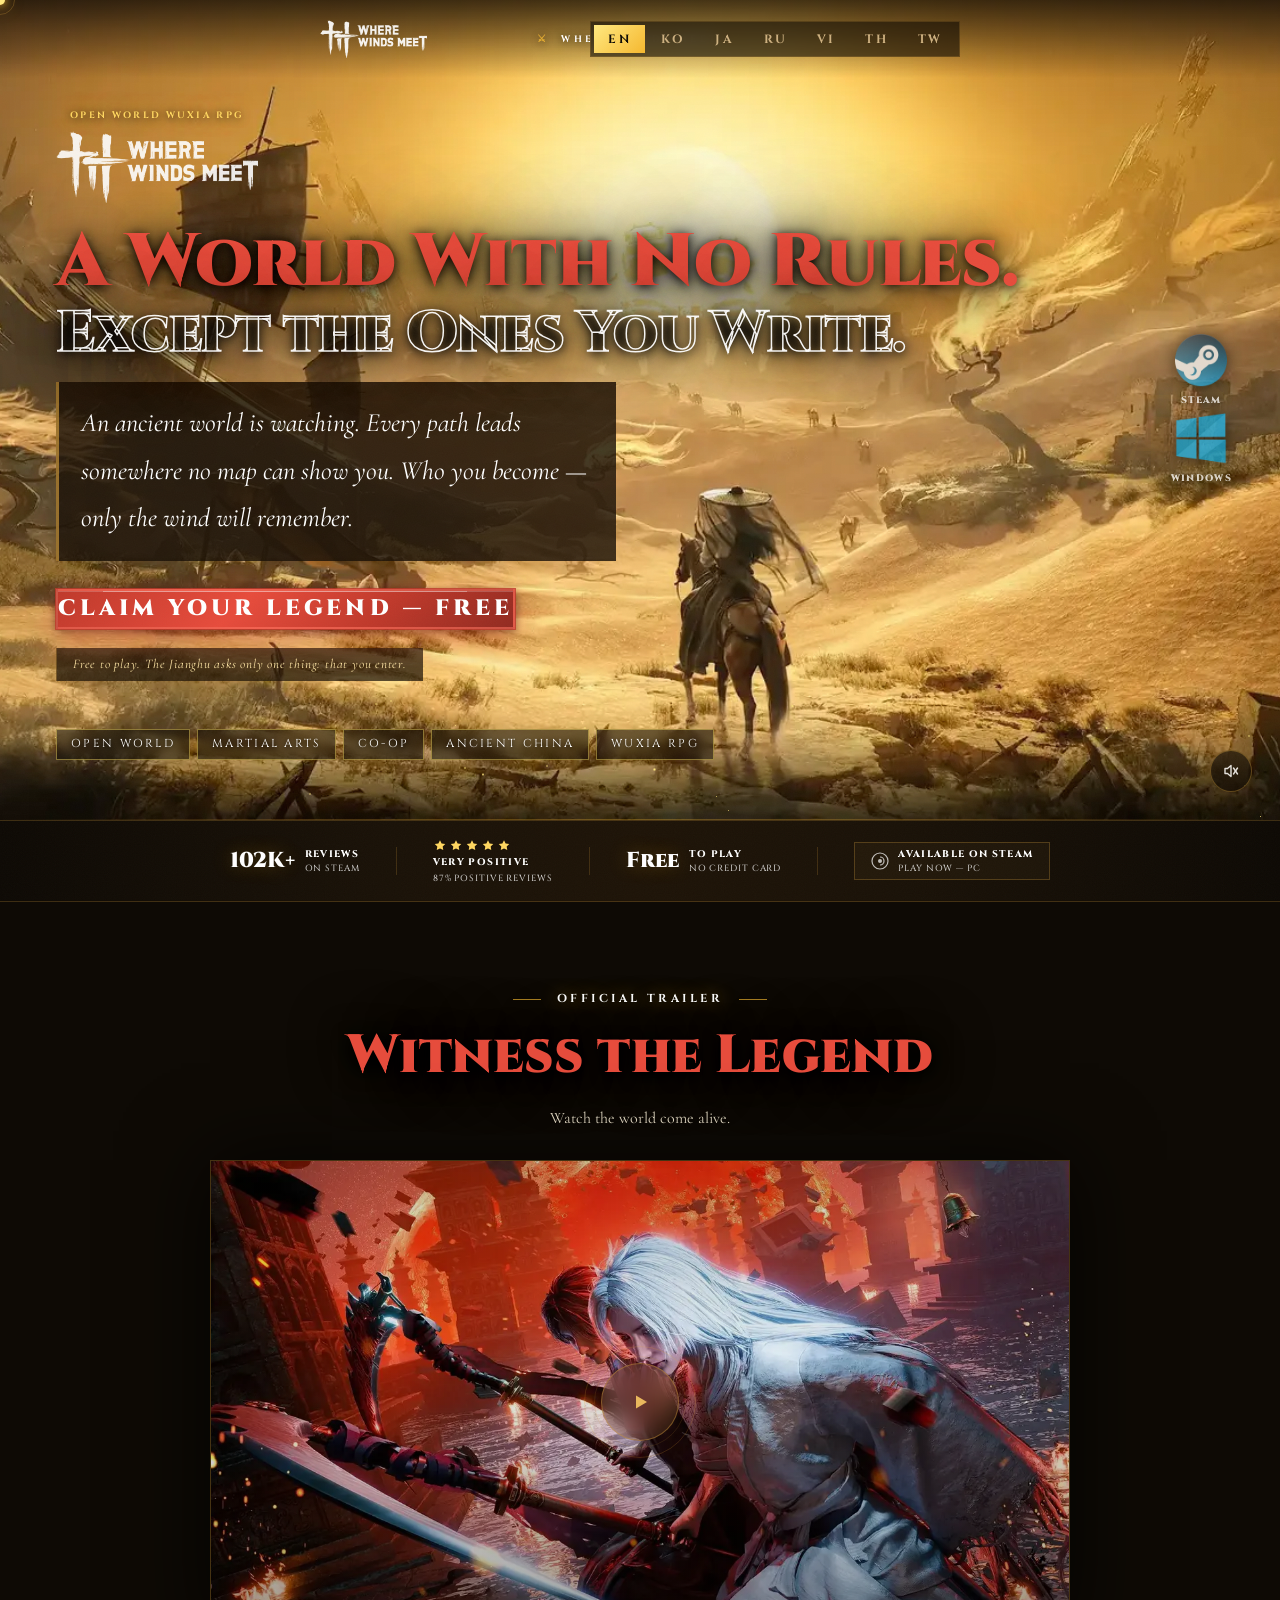
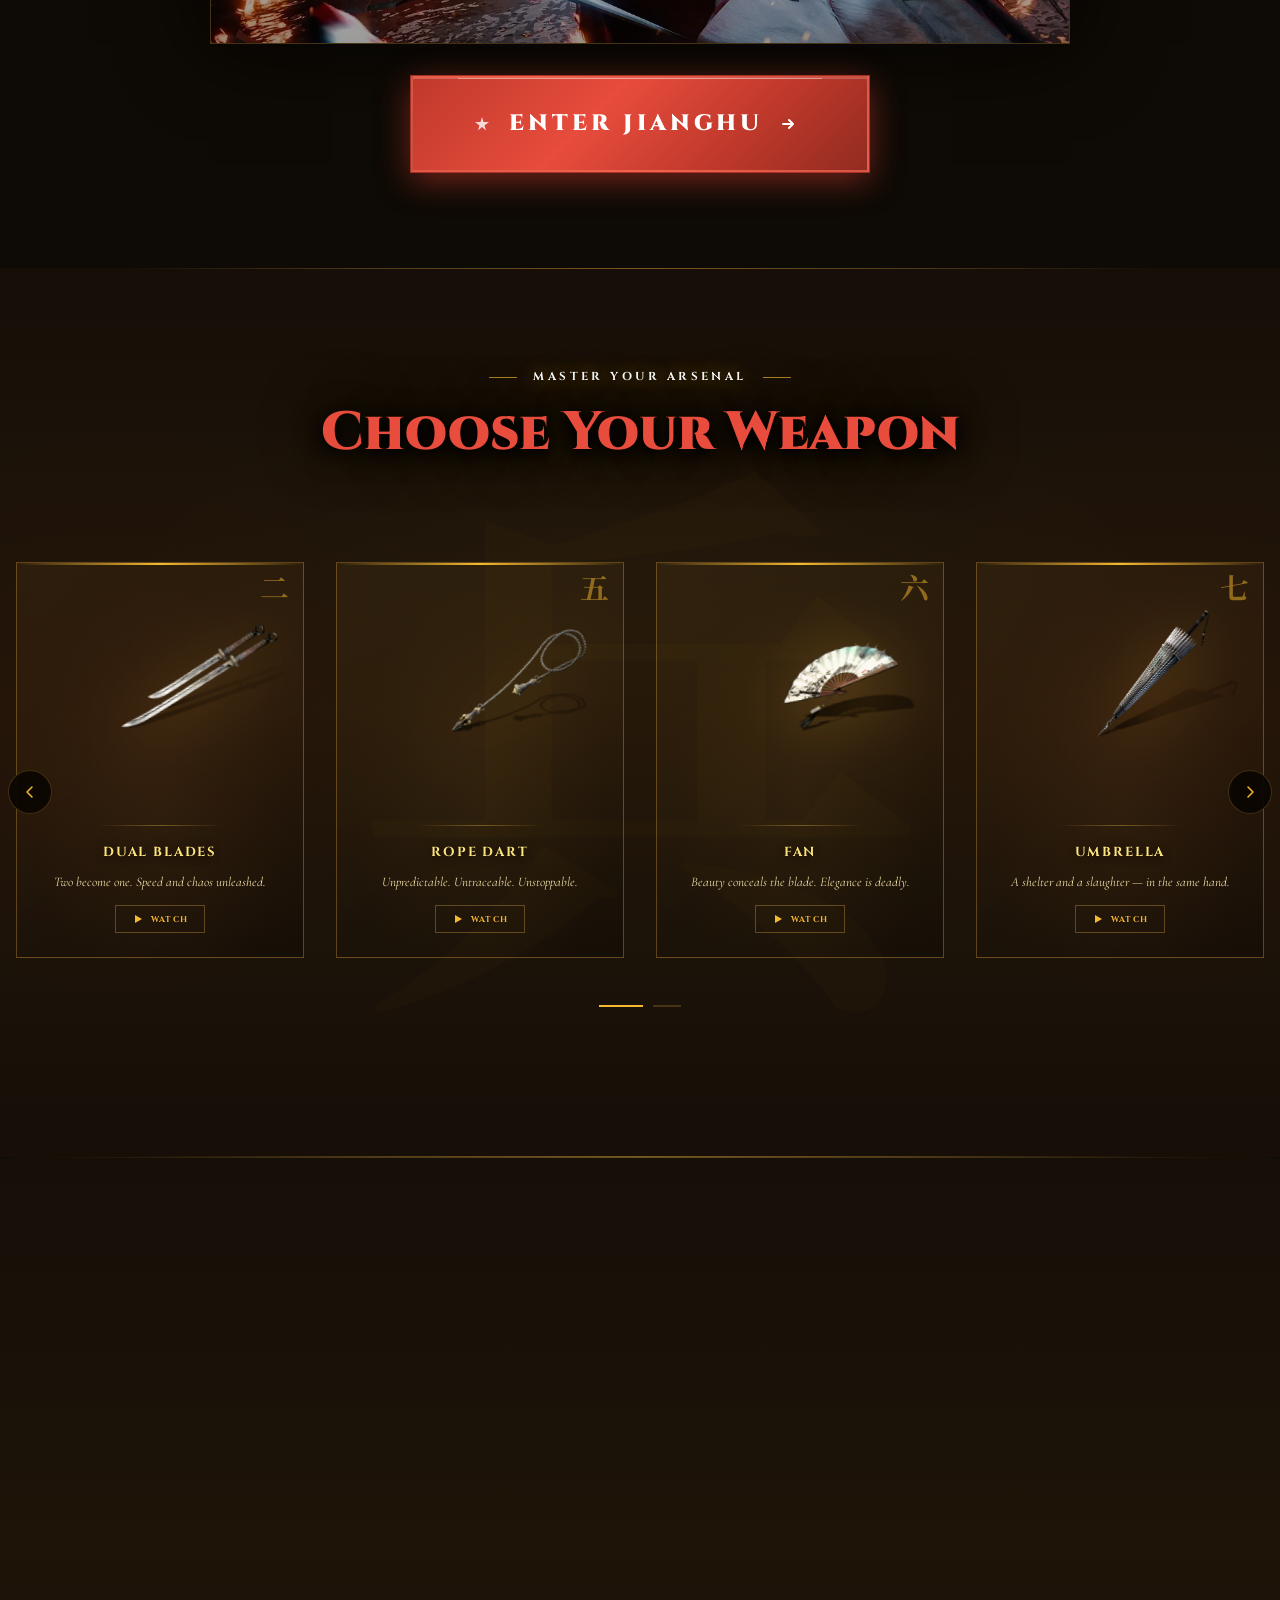
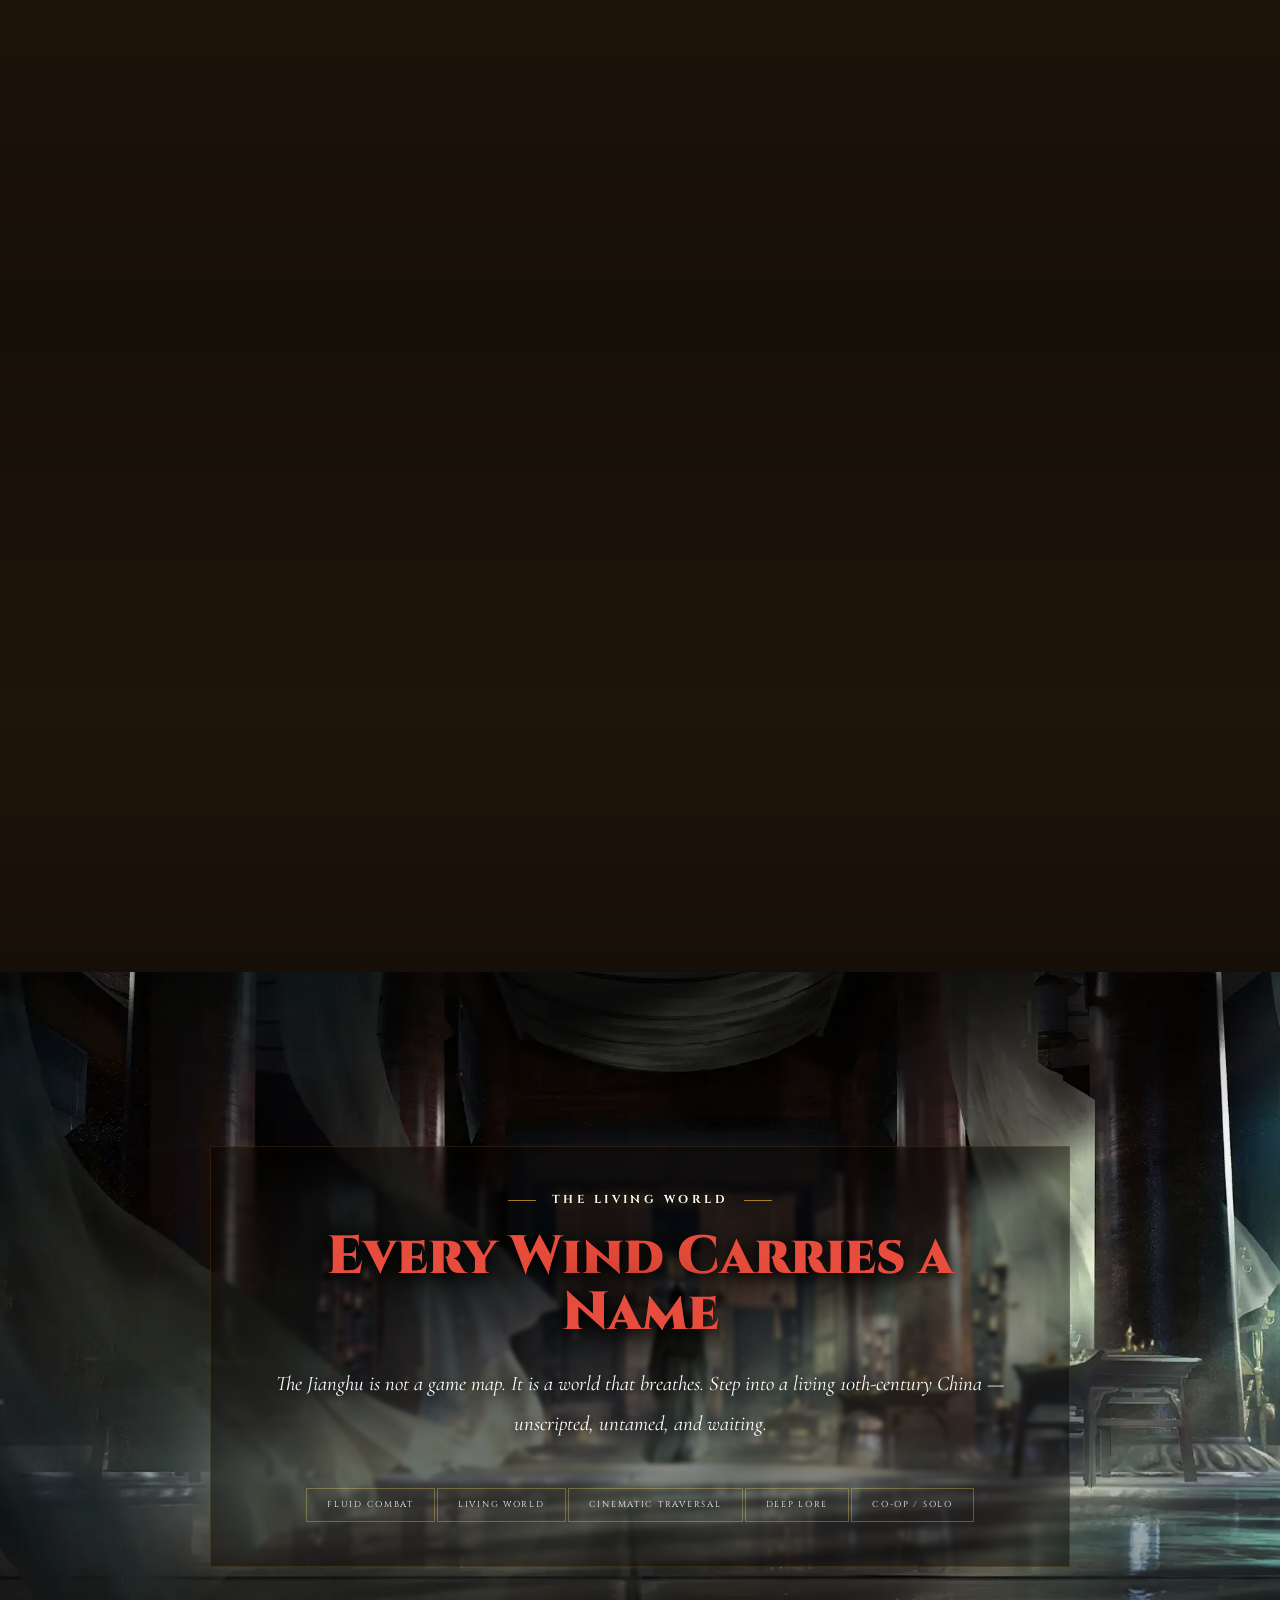
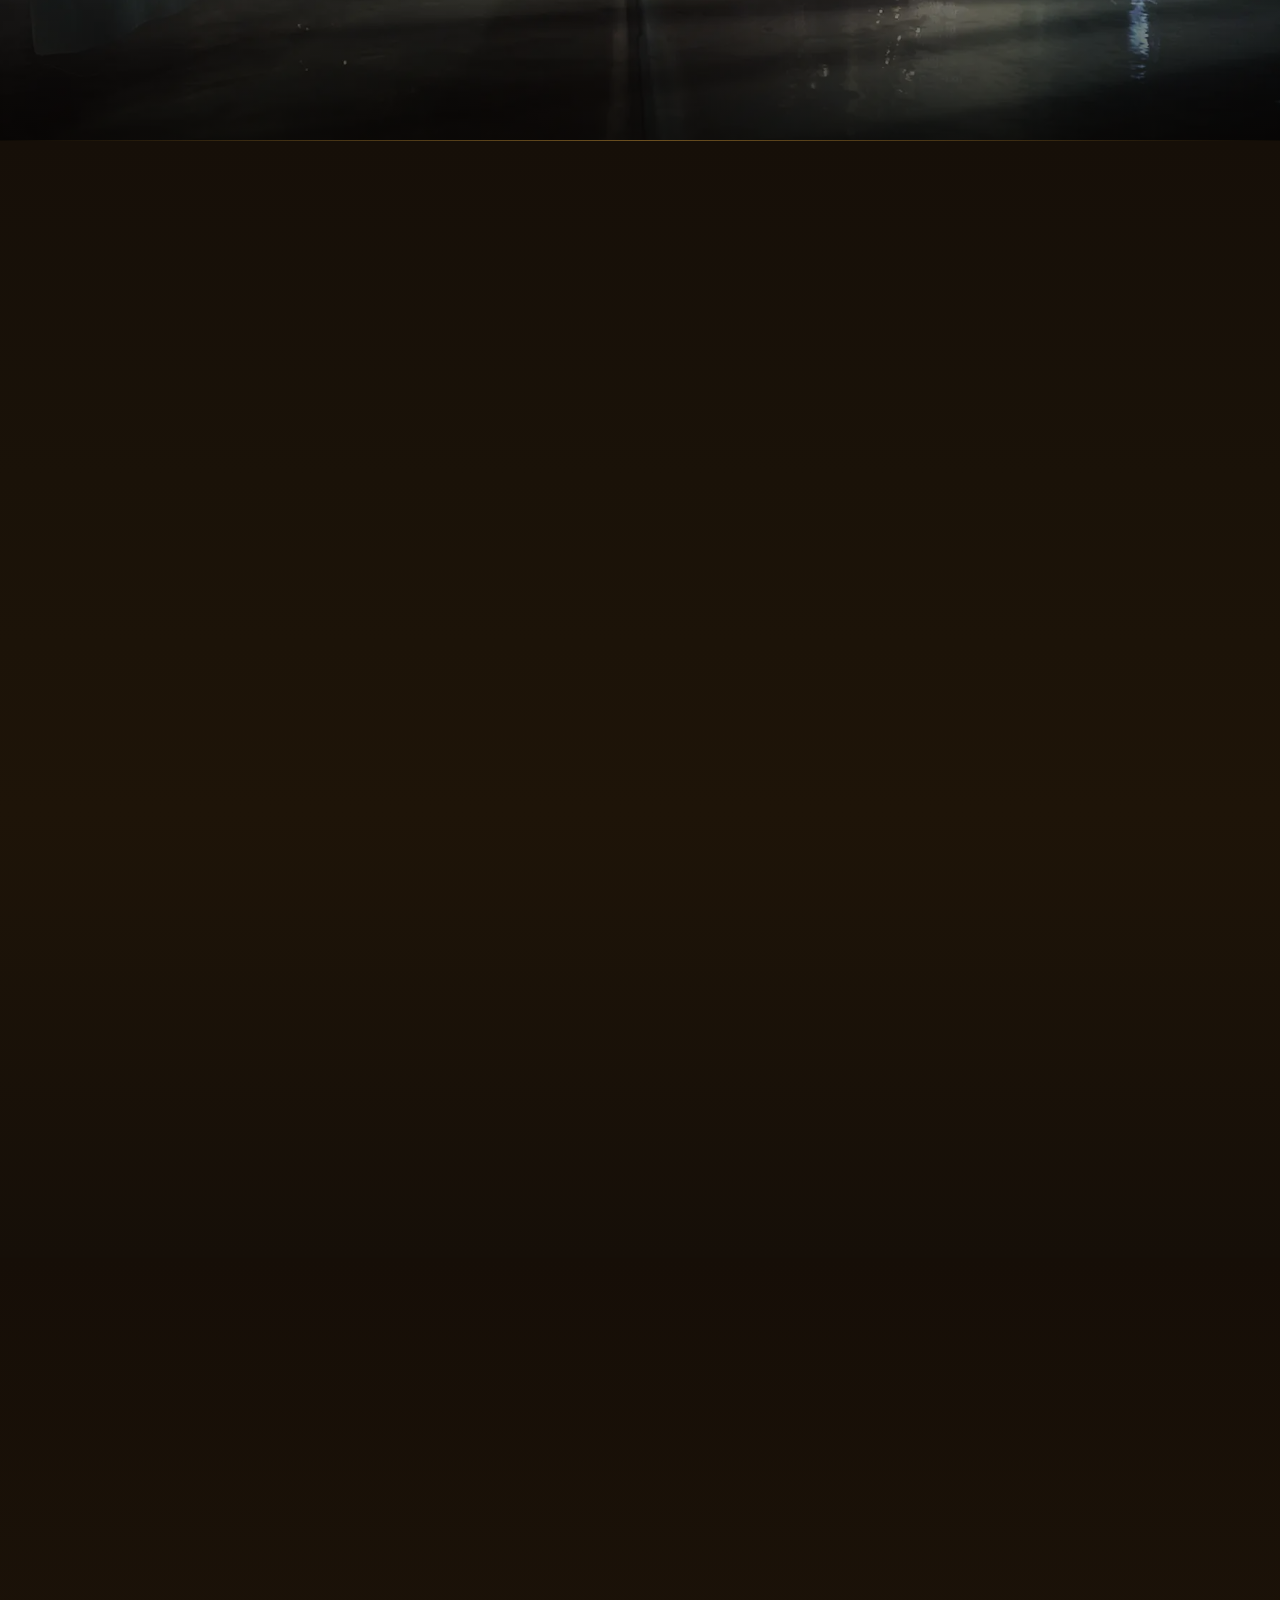
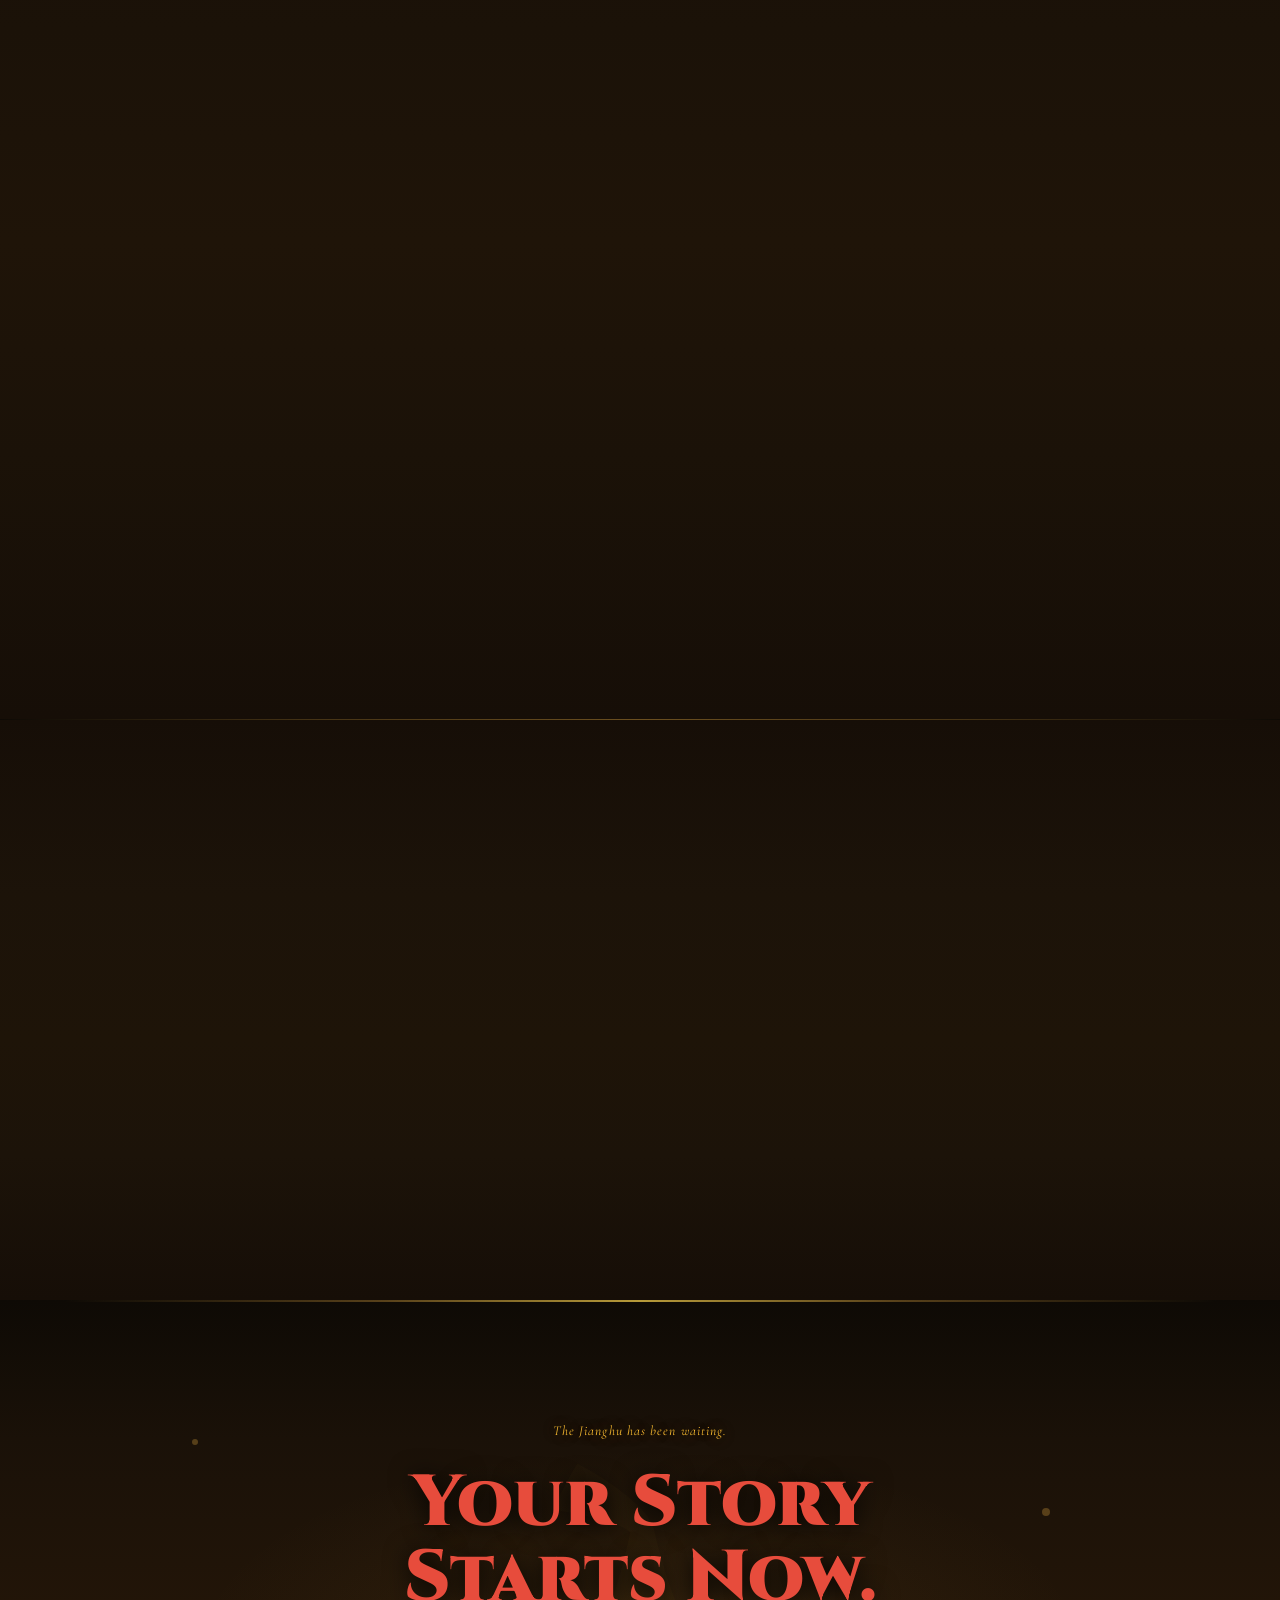
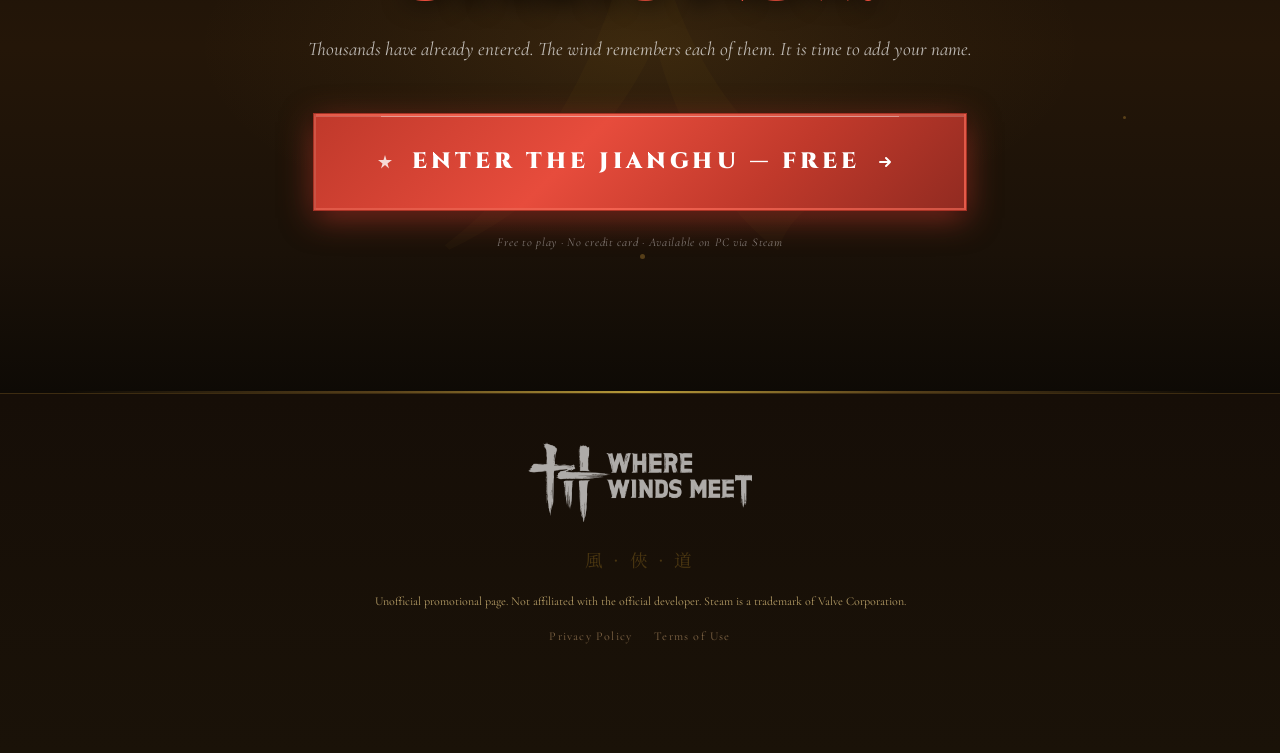
==== index.html @ 30699992 "Update index.html" ====
<!DOCTYPE html>
<html lang="en" dir="ltr">

<head>
  <meta charset="UTF-8">
  <link rel="icon"
    href="data:image/svg+xml,<svg xmlns='http://www.w3.org/2000/svg' viewBox='0 0 32 32'><text y='28' font-size='28'>⚔️</text></svg>"
    type="image/svg+xml">
  <meta name="viewport" content="width=device-width, initial-scale=1.0">
  <title>Where Winds Meet — Enter Jianghu</title>
  <meta property="og:type" content="website">
  <meta property="og:title" content="Where Winds Meet — Enter Jianghu">
  <meta property="og:description"
    content="An ancient world is watching. Free to play open-world wuxia RPG. 104K+ Steam reviews — Very Positive.">
  <meta property="og:image" content="assets/images/hero_poster.webp">
  <meta property="og:image:width" content="1920">
  <meta property="og:image:height" content="1080">
  <meta name="twitter:card" content="summary_large_image">
  <meta name="twitter:title" content="Where Winds Meet — Enter Jianghu">
  <meta name="twitter:description" content="Free to play. The Jianghu asks only one thing: that you enter.">
  <meta name="twitter:image" content="assets/images/hero_poster.webp">
  <meta name="description"
    content="An epic open-world wuxia action RPG set in ancient China. Master the blade. Shape your destiny.">
  <link rel="preconnect" href="https://fonts.googleapis.com">
  <link rel="preconnect" href="https://fonts.gstatic.com" crossorigin>
  <link rel="preload"
    href="https://fonts.googleapis.com/css2?family=Cinzel:wght@400;700;900&family=Cormorant+Garamond:ital,wght@0,300;0,400;0,600;1,300;1,400&family=Noto+Serif+SC:wght@300;400;700&family=Noto+Serif+KR:wght@300;400;700&family=Noto+Serif+JP:wght@300;400;700&display=swap"
    as="style" onload="this.onload=null;this.rel='stylesheet'">
  <noscript>
    <link
      href="https://fonts.googleapis.com/css2?family=Cinzel:wght@400;700;900&family=Cormorant+Garamond:ital,wght@0,300;0,400;0,600;1,300;1,400&family=Noto+Serif+SC:wght@300;400;700&family=Noto+Serif+KR:wght@300;400;700&family=Noto+Serif+JP:wght@300;400;700&display=swap"
      rel="stylesheet">
  </noscript>
  <style>
    *,
    *::before,
    *::after {
      box-sizing: border-box;
      margin: 0;
      padding: 0
    }

    :root {
      --void: #100c06;
      --deep: #07050300;
      --ember: #f5b830;
      --ember-hi: #ffe880;
      --ember-lo: #c08830;
      --blood: #8b1414;
      --text: #faf0d8;
      --text-soft: #d4aa78;
      --paper: #f0dea8;
      --paper-dim: #c8a870;
      --ff-en: 'Cinzel', serif;
      --ff-body: 'Cormorant Garamond', 'Georgia', serif;
      --ff-ko: 'Noto Serif KR', serif;
      --ff-ja: 'Noto Serif JP', serif;
      --ff-cn: 'Noto Serif SC', serif;
      --ease: cubic-bezier(.16, 1, .3, 1);
    }

    html {
      background: var(--void);
      scroll-behavior: smooth
    }

    body {
      font-family: var(--ff-body);
      color: var(--text);
      background: #0e0a05;
      overflow-x: hidden;
      line-height: 1.6;
      cursor: none
    }

    img {
      display: block;
      max-width: 100%
    }

    button {
      cursor: none;
      border: none;
      background: none;
      font-family: inherit
    }

    a {
      color: inherit;
      text-decoration: none;
      cursor: none
    }

    #cursor {
      position: fixed;
      z-index: 9999;
      pointer-events: none;
      width: 10px;
      height: 10px;
      border-radius: 50%;
      background: var(--ember-hi);
      box-shadow: 0 0 10px var(--ember), 0 0 20px rgba(200, 148, 58, .4);
      transform: translate(-50%, -50%);
      transition: width .2s, height .2s
    }

    #cursor-ring {
      position: fixed;
      z-index: 9998;
      pointer-events: none;
      width: 30px;
      height: 30px;
      border-radius: 50%;
      border: 1px solid rgba(200, 148, 58, .3);
      transform: translate(-50%, -50%)
    }

    html.lang-ko h1,
    html.lang-ko h2,
    html.lang-ko .card-name,
    html.lang-ko .lb,
    html.lang-ko .cta,
    html.lang-ko .chip,
    html.lang-ko .paths-label,
    html.lang-ko .sticky-btn,
    html.lang-ru .cta,
    html.lang-ru .chip,
    html.lang-ko .section-tag {
      font-family: var(--ff-ko);
      letter-spacing: .04em;
      text-transform: none
    }

    html.lang-ja h1,
    html.lang-ja h2,
    html.lang-ja .card-name,
    html.lang-ja .lb,
    html.lang-ja .cta,
    html.lang-ja .chip,
    html.lang-ja .paths-label,
    html.lang-ja .sticky-btn,
    html.lang-ja .section-tag {
      font-family: var(--ff-ja);
      letter-spacing: .04em;
      text-transform: none
    }

    body::after {
      content: '';
      position: fixed;
      inset: 0;
      z-index: 50;
      pointer-events: none;
      opacity: .025;
      background-image: url("data:image/svg+xml,%3Csvg xmlns='http://www.w3.org/2000/svg' width='250' height='250'%3E%3Cfilter id='n'%3E%3CfeTurbulence type='fractalNoise' baseFrequency='.9' numOctaves='4' stitchTiles='stitch'/%3E%3C/filter%3E%3Crect width='250' height='250' filter='url(%23n)'/%3E%3C/svg%3E");
      background-size: 250px
    }

    ::-webkit-scrollbar {
      width: 2px
    }

    ::-webkit-scrollbar-track {
      background: var(--void)
    }

    ::-webkit-scrollbar-thumb {
      background: var(--ember-lo)
    }

    .nav {
      position: fixed;
      top: 0;
      left: 0;
      right: 0;
      z-index: 200;
      padding: 20px 320px;
      display: flex;
      justify-content: space-between;
      align-items: center;
      transition: all .5s ease;
      background: linear-gradient(180deg, rgba(14, 10, 5, .75), transparent)
    }

    .nav.solid {
      background: rgba(14, 10, 5, .88);
      backdrop-filter: blur(16px);
      -webkit-backdrop-filter: blur(16px);
      border-bottom: 1px solid rgba(200, 148, 58, .2);
      padding: 14px 320px
    }

    @media(max-width:600px) {
      .nav {
        padding: 14px 20px
      }

      .nav.solid {
        padding: 12px 20px
      }
    }

    .nav-id {
      font-family: var(--ff-en);
      font-size: .6rem;
      font-weight: 700;
      letter-spacing: .3em;
      text-transform: uppercase;
      color: #fff;
      opacity: 1;
      text-shadow: 0 0 12px rgba(245, 184, 48, .4), 0 1px 8px rgba(0, 0, 0, .8)
    }

    .nav-id img {
      height: 30px;
      width: auto;
      display: none
    }

    .lang-row {
      display: flex;
      gap: 2px;
      background: rgba(4, 2, 1, .55);
      border: 1px solid rgba(200, 148, 58, .22);
      padding: 3px;
      backdrop-filter: blur(8px)
    }

    .lb {
      font-family: var(--ff-en);
      font-size: .75rem;
      font-weight: 700;
      letter-spacing: .18em;
      color: rgba(220, 190, 140, .90);
      padding: 6px 14px;
      border: none;
      background: transparent;
      transition: all .25s;
      cursor: none
    }

    .lb:hover {
      color: #fff;
      background: rgba(200, 148, 58, .15)
    }

    .lb.on {
      color: var(--void);
      background: linear-gradient(135deg, var(--ember-hi), var(--ember));
      letter-spacing: .2em
    }

    .lb:focus-visible {
      outline: 2px solid var(--ember-hi);
      outline-offset: 2px
    }

    .rv {
      opacity: 0;
      transform: translateY(22px);
      transition: opacity .9s var(--ease), transform .9s var(--ease)
    }

    .rv.show {
      opacity: 1;
      transform: none
    }

    .d1 {
      transition-delay: .12s
    }

    .d2 {
      transition-delay: .24s
    }

    .d3 {
      transition-delay: .36s
    }

    .d4 {
      transition-delay: .48s
    }

    .d5 {
      transition-delay: .6s
    }

    .hero {
      position: relative;
      width: 100%;
      min-height: min(100vh, 820px);
      height: min(100vh, 820px);
      display: flex;
      align-items: flex-start;
      justify-content: flex-start;
      overflow: hidden
    }

    .hero-world {
      position: absolute;
      inset: 0;
      z-index: 0
    }

    .hw-sky {
      position: absolute;
      inset: 0;
      background: radial-gradient(ellipse 70% 55% at 68% 22%, #4a2e0a 0%, #261408 38%, #160e06 65%, #100c06 100%)
    }

    .hw-sun {
      position: absolute;
      width: 200px;
      height: 200px;
      right: 14%;
      top: 8%;
      border-radius: 50%;
      background: radial-gradient(circle, #c8943a 0%, #7a4a10 35%, transparent 70%);
      opacity: .24;
      filter: blur(16px)
    }

    .hw-m1 {
      position: absolute;
      left: 0;
      right: 0;
      bottom: 0;
      height: 72%;
      background: linear-gradient(180deg, transparent 0%, #0e0906 60%, #0c0704 100%);
      clip-path: polygon(0 75%, 3% 60%, 8% 65%, 12% 48%, 17% 55%, 22% 38%, 27% 45%, 31% 28%, 36% 35%, 40% 20%, 44% 28%, 49% 12%, 53% 20%, 57% 8%, 60% 16%, 64% 5%, 67% 14%, 71% 2%, 74% 10%, 78% 6%, 82% 18%, 86% 12%, 90% 25%, 94% 15%, 97% 30%, 100% 22%, 100% 100%, 0 100%)
    }

    .hw-m2 {
      position: absolute;
      left: 0;
      right: 0;
      bottom: 0;
      height: 55%;
      background: linear-gradient(180deg, transparent 0%, #100b07 50%, #0e0805 100%);
      clip-path: polygon(0 82%, 5% 65%, 10% 72%, 14% 52%, 20% 60%, 25% 42%, 30% 52%, 35% 32%, 39% 42%, 44% 22%, 48% 35%, 53% 18%, 58% 30%, 62% 15%, 66% 28%, 70% 12%, 74% 24%, 79% 10%, 83% 20%, 87% 8%, 91% 18%, 95% 5%, 98% 16%, 100% 10%, 100% 100%, 0 100%)
    }

    .hw-m3 {
      position: absolute;
      left: 0;
      right: 0;
      bottom: 0;
      height: 38%;
      background: linear-gradient(180deg, transparent 0%, #130d08 40%, #100a06 100%);
      clip-path: polygon(0 88%, 4% 70%, 9% 78%, 15% 58%, 20% 68%, 26% 48%, 31% 60%, 36% 40%, 41% 52%, 46% 30%, 51% 45%, 56% 28%, 61% 42%, 66% 22%, 71% 36%, 76% 18%, 81% 32%, 86% 14%, 91% 28%, 95% 12%, 98% 22%, 100% 16%, 100% 100%, 0 100%)
    }

    .hw-m4 {
      position: absolute;
      left: 0;
      right: 0;
      bottom: 0;
      height: 22%;
      background: linear-gradient(180deg, transparent 0%, #261808 35%, #1e1208 100%);
      clip-path: polygon(0 90%, 6% 75%, 13% 82%, 20% 62%, 28% 72%, 35% 50%, 43% 65%, 50% 42%, 57% 58%, 64% 38%, 71% 55%, 78% 34%, 85% 50%, 91% 30%, 96% 44%, 100% 28%, 100% 100%, 0 100%)
    }

    .hw-m5 {
      position: absolute;
      left: 0;
      right: 0;
      bottom: 0;
      height: 12%;
      background: #281808;
      clip-path: polygon(0 95%, 8% 72%, 16% 85%, 24% 60%, 32% 78%, 40% 52%, 48% 70%, 56% 44%, 64% 65%, 72% 38%, 80% 58%, 88% 32%, 94% 50%, 100% 36%, 100% 100%, 0 100%)
    }

    .hw-mist {
      position: absolute;
      left: 0;
      right: 0;
      bottom: 8%;
      height: 28%;
      background: linear-gradient(180deg, transparent, rgba(180, 140, 90, .04) 40%, rgba(160, 120, 70, .06) 70%, transparent);
      animation: mist 22s ease-in-out infinite alternate
    }

    .hw-mist2 {
      position: absolute;
      left: -20%;
      right: -20%;
      bottom: 18%;
      height: 18%;
      background: linear-gradient(180deg, transparent, rgba(180, 140, 90, .03) 50%, transparent);
      animation: mist 30s ease-in-out infinite alternate-reverse;
      animation-delay: -10s
    }

    .hero-poster {
      position: absolute;
      inset: 0;
      width: 100%;
      height: 100%;
      object-fit: cover;
      z-index: 0;
      display: none
    }

    .hero-video {
      position: absolute;
      inset: 0;
      width: 100%;
      height: 100%;
      object-fit: cover;
      z-index: 1;
      opacity: 0;
      transition: opacity 1.4s ease
    }

    .hero-veil {
      display: none
    }

    .embers {
      position: absolute;
      inset: 0;
      z-index: 2;
      pointer-events: none;
      overflow: hidden
    }

    .em {
      position: absolute;
      border-radius: 50%;
      background: radial-gradient(circle, var(--ember-hi), transparent);
      animation: rise var(--d, 9s) var(--dl, 0s) infinite ease-out
    }

    @keyframes rise {
      0% {
        opacity: 0;
        transform: translate(0, 0)
      }

      8% {
        opacity: var(--op, .2)
      }

      90% {
        opacity: var(--op, .2)
      }

      100% {
        opacity: 0;
        transform: translate(var(--dx, 10px), calc(-60vh))
      }
    }

    .hero-vtext-l,
    .hero-vtext-r {
      position: absolute;
      z-index: 3;
      top: 50%;
      transform: translateY(-50%);
      writing-mode: vertical-rl;
      text-orientation: upright;
      font-family: var(--ff-cn);
      font-weight: 700;
      font-size: clamp(5rem, 10vw, 9rem);
      color: var(--ember);
      opacity: .03;
      pointer-events: none;
      user-select: none
    }

    .hero-vtext-l {
      left: 1%
    }

    .hero-vtext-r {
      right: 1%
    }

    .hero-content {
      position: relative;
      z-index: 4;
      pointer-events: auto;
      max-width: 1280px;
      width: 100%;
      margin: 0 auto;
      padding: clamp(90px, 12vh, 140px) 56px 60px
    }

    .hero-eyebrow {
      display: inline-flex;
      align-items: center;
      gap: 10px;
      font-family: var(--ff-body);
      font-size: .95rem;
      font-style: italic;
      font-weight: 400;
      letter-spacing: .03em;
      text-transform: none;
      color: #fff;
      margin-bottom: .9rem;
      background: rgba(28, 18, 8, .55);
      padding: 5px 14px 5px 10px;
      border-left: 2px solid #e74c3c
    }

    .hero-eyebrow::before {
      content: '';
      width: 38px;
      height: 1px;
      background: var(--ember);
      opacity: .8
    }

    h1.hero-hl {
      font-family: var(--ff-en);
      font-weight: 900;
      font-size: clamp(2.6rem, 5.8vw, 5rem);
      line-height: 1.0;
      letter-spacing: -.01em;
      color: #e74c3c;
      text-shadow: 0 2px 12px rgba(0, 0, 0, 1), 0 4px 40px rgba(0, 0, 0, 1), 0 0 80px rgba(0, 0, 0, .9), 0 0 120px rgba(231, 76, 60, .25);
      margin-bottom: 1.2rem
    }

    html.lang-ko h1.hero-hl,
    html.lang-ja h1.hero-hl {
      font-size: clamp(2.5rem, 7vw, 6.5rem);
      line-height: 1.1
    }

    .hero-hl-stroke {
      display: block;
      color: transparent;
      -webkit-text-stroke: 1.5px rgba(255, 255, 255, .95);
      font-size: .78em;
      margin-top: .08em
    }

    .hero-sub {
      max-width: 560px;
      font-size: clamp(1.25rem, 2.4vw, 1.65rem);
      font-weight: 400;
      font-style: italic;
      color: #fff;
      line-height: 1.8;
      margin-bottom: 1.8rem;
      background: rgba(28, 18, 8, .82);
      padding: 18px 22px;
      border-left: 3px solid rgba(200, 148, 58, .7)
    }

    html.lang-ko .hero-sub,
    html.lang-ja .hero-sub {
      font-style: normal;
      font-size: clamp(.92rem, 1.5vw, 1.08rem)
    }

    .hero-acts {
      display: flex;
      flex-wrap: wrap;
      gap: 10px;
      align-items: center;
      margin-bottom: 1.2rem
    }

    .cta {
      display: inline-flex;
      align-items: center;
      font-family: var(--ff-en);
      font-size: 1.4rem;
      font-weight: 900;
      letter-spacing: .18em;
      text-transform: uppercase;
      color: #ffffff;
      background: linear-gradient(135deg, #c0392b 0%, #e74c3c 40%, #c0392b 70%, #922b21 100%);
      padding: 0;
      position: relative;
      overflow: hidden;
      border: 2px solid rgba(255, 120, 100, .5);
      box-shadow:
        0 0 0 1px rgba(192, 57, 43, .8),
        0 8px 32px rgba(192, 57, 43, .6),
        0 2px 8px rgba(0, 0, 0, .5),
        inset 0 1px 0 rgba(255, 255, 255, .2);
      animation: cta-pulse 3s ease-in-out infinite;
      will-change: transform;
      transition: transform .25s ease, box-shadow .25s ease, filter .25s ease;
      cursor: pointer;
      text-decoration: none
    }

    .cta-inner {
      display: flex;
      align-items: center;
      gap: 18px;
      padding: 28px 72px 28px 60px;
      position: relative;
      z-index: 1
    }

    .cta::before {
      content: '';
      position: absolute;
      top: -10%;
      left: -80%;
      width: 50%;
      height: 120%;
      background: linear-gradient(90deg, transparent, rgba(255, 255, 255, .35), transparent);
      transform: skewX(-18deg);
      animation: cta-shimmer 3.5s ease-in-out infinite 1s;
      pointer-events: none
    }

    .cta::after {
      content: '';
      position: absolute;
      top: 0;
      left: 0;
      right: 0;
      height: 45%;
      background: linear-gradient(180deg, rgba(255, 255, 255, .12), transparent);
      pointer-events: none
    }

    .cta:hover {
      filter: brightness(1.15);
      transform: translateY(-4px) scale(1.02);
      box-shadow:
        0 0 0 2px rgba(231, 76, 60, .9),
        0 14px 48px rgba(192, 57, 43, .7),
        0 4px 14px rgba(0, 0, 0, .4),
        inset 0 1px 0 rgba(255, 255, 255, .25)
    }

    .cta:active {
      transform: translateY(0);
      filter: brightness(.95)
    }

    @keyframes cta-shimmer {
      0% {
        left: -80%
      }

      55%,
      100% {
        left: 130%
      }
    }

    }

    .cta-icon {
      width: 18px;
      height: 18px;
      flex-shrink: 0;
      opacity: .95
    }

    .cta::before {
      content: '';
      position: absolute;
      inset: 0;
      background: linear-gradient(105deg, transparent 30%, rgba(255, 255, 255, .28) 50%, transparent 70%);
      transform: translateX(-130%);
      transition: transform .7s ease
    }

    .cta::after {
      content: '';
      position: absolute;
      bottom: 0;
      left: 10%;
      right: 10%;
      height: 1px;
      background: rgba(255, 255, 255, .35)
    }

    .cta:hover::before {
      transform: translateX(130%)
    }

    .cta:hover {
      transform: translateY(-4px);
      box-shadow: 0 0 0 1px rgba(255, 224, 128, .7), 0 8px 40px rgba(200, 148, 58, .5), 0 2px 0 rgba(255, 255, 255, .15), inset 0 1px 0 rgba(255, 255, 255, .35)
    }

    .cta:focus-visible {
      outline: 2px solid var(--ember-hi);
      outline-offset: 4px
    }

    .cta svg {
      flex-shrink: 0;
      transition: transform .35s ease
    }

    .cta:hover svg {
      transform: translateX(5px)
    }

    .hero-note {
      font-size: .82rem;
      font-style: italic;
      color: #ffe9a8;
      margin-bottom: 1rem;
      font-family: var(--ff-body);
      letter-spacing: .06em;
      background: rgba(28, 18, 8, .72);
      padding: 6px 16px;
      display: inline-block;
      border-left: 1px solid rgba(200, 148, 58, .35)
    }

    .chips {
      display: flex;
      flex-wrap: wrap;
      gap: 7px
    }

    .chip {
      font-family: var(--ff-en);
      font-size: .72rem;
      letter-spacing: .2em;
      text-transform: uppercase;
      color: #fff;
      border: 1px solid rgba(255, 224, 100, .45);
      padding: 5px 14px;
      transition: all .25s;
      background: rgba(0, 0, 0, .5);
      backdrop-filter: blur(4px);
      text-shadow: 0 1px 4px rgba(0, 0, 0, .9)
    }

    .chip:hover {
      border-color: rgba(200, 148, 58, .38);
      color: var(--paper)
    }

    .hero-baseline {
      position: absolute;
      bottom: 0;
      left: 0;
      right: 0;
      height: 1px;
      z-index: 4;
      background: linear-gradient(90deg, transparent, var(--ember-lo), var(--ember), var(--ember-lo), transparent);
      opacity: .3
    }

    .world-section {
      position: relative;
      overflow: hidden
    }

    .world-art {
      width: 100%;
      height: clamp(480px, 60vw, 780px);
      position: relative;
      overflow: hidden
    }

    .world-art-bg {
      position: absolute;
      inset: 0;
      background-image: url("assets/images/screenshot_5.webp");
      background-size: cover;
      background-position: center 40%;
      background-repeat: no-repeat
    }

    .world-art-svg {
      display: none
    }

    .world-mist {
      display: none
    }

    .world-veil {
      position: absolute;
      inset: 0;
      z-index: 3;
      background: linear-gradient(180deg, rgba(6, 3, 1, .35) 0%, rgba(6, 3, 1, .05) 20%, rgba(6, 3, 1, .05) 65%, rgba(6, 3, 1, .75) 100%);
      display: flex;
      align-items: center;
      justify-content: center;
      padding: 48px 24px
    }

    .world-center {
      text-align: center;
      max-width: 860px;
      z-index: 3;
      position: relative;
      background: rgba(6, 3, 1, .45);
      backdrop-filter: blur(2px);
      -webkit-backdrop-filter: blur(2px);
      padding: 44px 48px;
      border: 1px solid rgba(200, 148, 58, .15)
    }

    .section-tag {
      font-family: var(--ff-en);
      font-size: .72rem;
      font-weight: 700;
      letter-spacing: .3em;
      text-transform: uppercase;
      color: #ffffff;
      margin-bottom: 1.2rem;
      display: flex;
      align-items: center;
      justify-content: center;
      gap: 16px;
      text-shadow: 0 0 16px rgba(245, 184, 48, .7), 0 1px 4px rgba(0, 0, 0, .9)
    }

    .section-tag::before,
    .section-tag::after {
      content: '';
      width: 28px;
      height: 1px;
      background: var(--ember);
      opacity: .65
    }

    h2.sect-hl {
      font-family: var(--ff-en);
      font-weight: 900;
      font-size: clamp(1.8rem, 4.2vw, 3.8rem);
      line-height: 1.05;
      color: #e74c3c;
      text-shadow: 0 2px 30px rgba(0, 0, 0, 1), 0 0 60px rgba(0, 0, 0, .95), 0 4px 16px rgba(0, 0, 0, 1);
      margin-bottom: 1.4rem
    }

    html.lang-ko h2.sect-hl,
    html.lang-ja h2.sect-hl {
      font-size: clamp(1.5rem, 3.5vw, 3rem)
    }

    .world-desc {
      font-size: clamp(1.05rem, 1.8vw, 1.3rem);
      font-weight: 400;
      font-style: italic;
      color: #fff;
      line-height: 1.9;
      margin-bottom: 2.8rem;
      text-shadow: 0 2px 24px rgba(0, 0, 0, 1), 0 1px 8px rgba(0, 0, 0, 1), 0 0 40px rgba(0, 0, 0, .9)
    }

    html.lang-ko .world-desc,
    html.lang-ja .world-desc {
      font-style: normal;
      font-size: clamp(.92rem, 1.4vw, 1.08rem)
    }

    .pillars {
      display: flex;
      justify-content: center;
      flex-wrap: wrap;
      gap: 2px
    }

    .pillar {
      padding: 9px 20px;
      border: 1px solid rgba(255, 224, 100, .3);
      font-family: var(--ff-en);
      font-size: .54rem;
      letter-spacing: .2em;
      text-transform: uppercase;
      color: #fff;
      transition: all .3s
    }

    html.lang-ko .pillar,
    html.lang-ja .pillar {
      letter-spacing: .04em;
      text-transform: none
    }

    .pillar:hover {
      border-color: rgba(200, 148, 58, .38);
      color: var(--paper);
      background: rgba(200, 148, 58, .04)
    }

    .paths-section {
      position: relative;
      padding: 100px 0 130px;
      overflow: hidden;
      background: linear-gradient(180deg, #160f08, #1a1208 30%, #1e1408 50%, #1a1208 70%, #160f08)
    }

    .paths-bg-glow {
      position: absolute;
      inset: 0;
      pointer-events: none;
      background: radial-gradient(ellipse 90% 60% at 50% 50%, rgba(200, 148, 58, .06) 0%, transparent 65%)
    }

    .paths-ghost {
      position: absolute;
      top: 50%;
      left: 50%;
      transform: translate(-50%, -50%);
      font-family: var(--ff-cn);
      font-weight: 700;
      font-size: clamp(18rem, 40vw, 50rem);
      color: var(--ember);
      opacity: .016;
      pointer-events: none;
      user-select: none;
      line-height: 1
    }

    .paths-header {
      text-align: center;
      padding: 0 24px 60px;
      position: relative;
      z-index: 1
    }

    .paths-label {
      font-family: var(--ff-en);
      font-size: .54rem;
      font-weight: 700;
      letter-spacing: .3em;
      text-transform: uppercase;
      color: #fff;
      margin-bottom: 1.2rem;
      display: flex;
      align-items: center;
      justify-content: center;
      gap: 16px;
      text-shadow: 0 0 16px rgba(245, 184, 48, .7), 0 1px 4px rgba(0, 0, 0, .9)
    }

    .paths-label::before,
    .paths-label::after {
      content: '';
      width: 28px;
      height: 1px;
      background: var(--ember);
      opacity: .65
    }

    .rod-wrap {
      position: relative;
      z-index: 1;
      display: flex;
      justify-content: center;
      margin-bottom: 0
    }

    .rod {
      width: min(92%, 1160px);
      height: 8px;
      background: linear-gradient(90deg, transparent, var(--ember-lo) 8%, #b07828 20%, var(--ember) 50%, #b07828 80%, var(--ember-lo) 92%, transparent);
      border-radius: 4px;
      box-shadow: 0 0 20px rgba(200, 148, 58, .15), 0 2px 8px rgba(0, 0, 0, .5);
      position: relative
    }

    .rod::before,
    .rod::after {
      content: '';
      position: absolute;
      top: 50%;
      transform: translateY(-50%);
      width: 14px;
      height: 14px;
      border-radius: 50%;
      background: radial-gradient(circle, var(--ember-hi), var(--ember-lo));
      box-shadow: 0 0 10px rgba(200, 148, 58, .3)
    }

    .rod::before {
      left: -5px
    }

    .rod::after {
      right: -5px
    }

    .strings {
      position: relative;
      z-index: 1;
      display: flex;
      justify-content: center;
      pointer-events: none;
      overflow: hidden
    }

    .string-line {
      flex: 1;
      max-width: calc(min(92%, 1160px)/5);
      height: 28px;
      border-right: 1px solid rgba(200, 148, 58, .18)
    }

    .string-line:first-child {
      border-left: 1px solid rgba(200, 148, 58, .18)
    }

    .scrolls {
      display: flex;
      justify-content: center;
      gap: 8px;
      padding: 0 max(4%, (100% - 1160px)/2);
      position: relative;
      z-index: 1
    }

    .scroll {
      flex: 1;
      min-width: 0;
      max-width: 232px;
      position: relative;
      transform-origin: top center;
      animation: sway var(--sw, 6s) var(--sd, 0s) ease-in-out infinite alternate
    }

    @keyframes sway {
      from {
        transform: rotate(var(--s1, -.4deg))
      }

      to {
        transform: rotate(var(--s2, .4deg))
      }
    }

    .scroll:hover {
      animation-play-state: paused;
      transform: scale(1.04) translateY(-10px) !important;
      transition: transform .4s var(--ease)
    }

    .scroll-top,
    .scroll-bot {
      height: 16px;
      border-radius: 3px;
      position: relative;
      z-index: 2;
      box-shadow: 0 2px 12px rgba(0, 0, 0, .5)
    }

    .scroll-top {
      background: linear-gradient(180deg, var(--ember-hi), var(--ember), #c0801a)
    }

    .scroll-bot {
      background: linear-gradient(0deg, var(--ember-hi), var(--ember), var(--ember-lo))
    }

    .scroll-body {
      padding: 28px 18px 24px;
      background: linear-gradient(180deg, rgba(200, 148, 58, .12), rgba(200, 100, 30, .08), rgba(200, 148, 58, .12)), #1c1509;
      border-left: 1px solid rgba(200, 148, 58, .09);
      border-right: 1px solid rgba(200, 148, 58, .09);
      text-align: center;
      min-height: 270px;
      display: flex;
      flex-direction: column;
      align-items: center;
      justify-content: center;
      gap: 14px;
      position: relative;
      overflow: hidden;
      transition: background .4s
    }

    .scroll:hover .scroll-body {
      background: linear-gradient(180deg, rgba(200, 148, 58, .1), rgba(200, 148, 58, .06), rgba(200, 148, 58, .1)), #0c0a06
    }

    .scroll-body::before {
      content: '';
      position: absolute;
      inset: 0;
      background: radial-gradient(ellipse at 50% 30%, rgba(200, 148, 58, .08), transparent 65%);
      opacity: 0;
      transition: opacity .4s
    }

    .scroll:hover .scroll-body::before {
      opacity: 1
    }

    .scroll-num {
      font-family: var(--ff-cn);
      font-size: 2.2rem;
      font-weight: 700;
      color: var(--ember-hi);
      opacity: .45;
      line-height: 1;
      position: absolute;
      top: 10px;
      right: 12px
    }

    .scroll-icon {
      width: 36px;
      height: 36px;
      opacity: .58
    }

    .scroll-div {
      width: 55%;
      height: 1px;
      background: linear-gradient(90deg, transparent, rgba(255, 220, 80, .7), transparent)
    }

    .card-name {
      font-family: var(--ff-en);
      font-size: .82rem;
      font-weight: 700;
      letter-spacing: .07em;
      text-transform: uppercase;
      color: #fff;
      line-height: 1.3;
      text-shadow: 0 1px 6px rgba(0, 0, 0, .7)
    }

    .card-desc {
      font-size: .86rem;
      font-style: italic;
      color: #f0dea8;
      line-height: 1.75
    }

    html.lang-ko .card-desc,
    html.lang-ja .card-desc {
      font-style: normal;
      font-size: .82rem
    }

    .scroll-tassel {
      display: flex;
      justify-content: center;
      gap: 7px;
      padding: 4px 0 0
    }

    .tsl {
      width: 1px;
      height: 20px;
      background: linear-gradient(180deg, rgba(200, 148, 58, .38), transparent)
    }

    @media(max-width:900px) {
      .scrolls {
        flex-wrap: wrap;
        padding: 0 5%
      }

      .scroll {
        flex: 0 0 calc(50% - 20px);
        max-width: none;
        min-width: 140px
      }

      .strings,
      .rod-wrap {
        display: none
      }
    }

    @media(max-width:480px) {
      .scroll {
        flex: 0 0 100%
      }
    }

    /* ═══════════════════════════
   GALLERY — CAROUSEL
═══════════════════════════ */
    .gallery-section {
      position: relative;
      padding: 100px 0 120px;
      overflow: hidden;
      background: linear-gradient(180deg, #160f08, #1a1208 30%, #1e1408 60%, #160f08)
    }

    .gallery-header {
      text-align: center;
      padding: 0 24px 48px
    }

    .gallery-carousel-wrap {
      position: relative;
      overflow: hidden
    }

    .gallery-track {
      display: flex;
      gap: 0;
      overflow-x: auto;
      -webkit-overflow-scrolling: touch;
      scrollbar-width: none;
      cursor: grab
    }

    .gallery-track::-webkit-scrollbar {
      display: none
    }

    .gallery-track:active {
      cursor: grabbing
    }

    .gallery-slide {
      flex: 0 0 calc(33.333% - 8px);
      margin: 0 4px;
      position: relative;
      overflow: hidden;
      aspect-ratio: 16/9
    }

    .gallery-slide img {
      width: 100%;
      height: 100%;
      object-fit: cover;
      display: block;
      transition: transform .5s ease
    }

    .gallery-slide:hover img {
      transform: scale(1.05)
    }

    .gallery-slide-overlay {
      position: absolute;
      inset: 0;
      background: linear-gradient(0deg, rgba(4, 2, 1, .7) 0%, transparent 50%);
      opacity: 0;
      transition: opacity .3s ease
    }

    .gallery-slide:hover .gallery-slide-overlay {
      opacity: 1
    }

    /* Nav dots */
    .gallery-dots {
      display: flex;
      justify-content: center;
      gap: 8px;
      margin-top: 28px;
      padding: 0 24px
    }

    .gallery-dot {
      width: 28px;
      height: 3px;
      background: rgba(200, 148, 58, .25);
      cursor: pointer;
      transition: background .3s, width .3s
    }

    .gallery-dot.active {
      background: var(--ember);
      width: 44px
    }

    /* Arrows */
    .gallery-arrows {
      position: absolute;
      top: 50%;
      transform: translateY(-50%);
      width: 100%;
      display: flex;
      justify-content: space-between;
      padding: 0 12px;
      pointer-events: none;
      z-index: 5
    }

    .gallery-arrow {
      width: 44px;
      height: 44px;
      background: rgba(4, 2, 1, .7);
      border: 1px solid rgba(200, 148, 58, .3);
      color: #fff;
      display: flex;
      align-items: center;
      justify-content: center;
      cursor: pointer;
      pointer-events: auto;
      transition: all .25s ease;
      backdrop-filter: blur(8px)
    }

    .gallery-arrow:hover {
      background: rgba(200, 148, 58, .2);
      border-color: var(--ember)
    }

    @media(max-width:768px) {
      .gallery-slide {
        flex: 0 0 calc(100% - 8px)
      }
    }

    @media(max-width:900px) and (min-width:769px) {
      .gallery-slide {
        flex: 0 0 calc(50% - 8px)
      }
    }

    .t-player {
      position: relative;
      aspect-ratio: 16/9;
      border: 1px solid rgba(232, 168, 58, .25);
      overflow: hidden;
      margin-bottom: 40px;
      box-shadow: 0 0 80px rgba(0, 0, 0, .8)
    }

    .t-ph {
      position: absolute;
      inset: 0;
      display: flex;
      align-items: center;
      justify-content: center;
      background: linear-gradient(135deg, #241809, #1c160a, #281c0a)
    }

    .t-ph svg {
      opacity: .08
    }

    .t-video {
      position: absolute;
      inset: 0;
      width: 100%;
      height: 100%;
      object-fit: cover;
      display: none
    }

    .play-ring {
      position: absolute;
      top: 50%;
      left: 50%;
      transform: translate(-50%, -50%);
      z-index: 5;
      width: 78px;
      height: 78px;
      border-radius: 50%;
      background: rgba(200, 148, 58, .1);
      border: 1px solid rgba(200, 148, 58, .45);
      display: flex;
      align-items: center;
      justify-content: center;
      backdrop-filter: blur(12px);
      -webkit-backdrop-filter: blur(12px);
      transition: background .35s, box-shadow .35s, opacity .3s;
      cursor: none
    }

    .t-player.is-playing .play-ring {
      opacity: 0;
      pointer-events: none
    }

    .t-player.is-playing:hover .play-ring {
      opacity: 1;
      pointer-events: auto
    }

    .play-ring::before {
      content: '';
      position: absolute;
      inset: -8px;
      border-radius: 50%;
      border: 1px solid rgba(200, 148, 58, .14);
      animation: pulse 3s ease-in-out infinite
    }

    .play-ring::after {
      content: '';
      position: absolute;
      inset: -18px;
      border-radius: 50%;
      border: 1px solid rgba(232, 168, 58, .18);
      animation: pulse 3s ease-in-out infinite .6s
    }

    @keyframes cta-pulse {

      0%,
      100% {
        box-shadow: 0 0 0 1px rgba(240, 192, 96, .4), 0 4px 24px rgba(200, 148, 58, .25), inset 0 1px 0 rgba(255, 255, 255, .3)
      }

      50% {
        box-shadow: 0 0 0 2px rgba(255, 220, 80, .7), 0 6px 36px rgba(200, 148, 58, .5), 0 0 60px rgba(200, 148, 58, .15), inset 0 1px 0 rgba(255, 255, 255, .35)
      }
    }

    .play-ring:hover {
      background: rgba(200, 148, 58, .25);
      box-shadow: 0 0 40px rgba(200, 148, 58, .25)
    }

    .play-ring:focus-visible {
      outline: 2px solid var(--ember-hi);
      outline-offset: 4px
    }

    .t-cta {
      text-align: center
    }

    .faq-section {
      padding: 90px 24px;
      background-image:
        linear-gradient(180deg, rgba(22, 14, 7, .86), rgba(28, 19, 9, .78) 30%, rgba(30, 20, 8, .8) 55%, rgba(28, 19, 9, .82) 75%, rgba(22, 14, 7, .9)),
        url('assets/images/screenshot_4.webp'),
        linear-gradient(180deg, #160e07, #1c1309 30%, #1e1408 55%, #1c1309 75%, #160e07);
      background-size: auto, cover, auto;
      background-position: center, center center, center;
      background-repeat: no-repeat, no-repeat, no-repeat;
      background-attachment: scroll, fixed, scroll
    }

    .faq-inner {
      max-width: 700px;
      margin: 0 auto
    }

    .faq-header {
      text-align: center;
      margin-bottom: 50px
    }

    .faq-list {
      list-style: none
    }

    .faq-item {
      border-bottom: 1px solid rgba(200, 148, 58, .22);
      position: relative
    }

    .faq-item::before {
      content: '';
      position: absolute;
      left: 0;
      top: 0;
      bottom: 0;
      width: 2px;
      background: linear-gradient(180deg, transparent, var(--ember), transparent);
      opacity: 0;
      transition: opacity .35s
    }

    .faq-item:has(.faq-q[aria-expanded="true"])::before {
      opacity: .38
    }

    .faq-q {
      width: 100%;
      text-align: left;
      padding: 20px 0 20px 16px;
      display: flex;
      justify-content: space-between;
      align-items: center;
      gap: 18px;
      cursor: none;
      transition: color .2s
    }

    .faq-q:hover {
      color: var(--paper)
    }

    .faq-q:focus-visible {
      outline: 1px solid var(--ember);
      outline-offset: 3px
    }

    .faq-q-t {
      font-family: var(--ff-en);
      font-size: .86rem;
      font-weight: 700;
      letter-spacing: .05em;
      color: #fff;
      transition: color .2s
    }

    .faq-q:hover .faq-q-t,
    .faq-q[aria-expanded="true"] .faq-q-t {
      color: var(--ember)
    }

    .faq-plus {
      flex-shrink: 0;
      width: 23px;
      height: 23px;
      border: 1px solid rgba(200, 148, 58, .24);
      border-radius: 50%;
      display: flex;
      align-items: center;
      justify-content: center;
      color: var(--ember);
      font-size: .85rem;
      transition: all .3s
    }

    .faq-q[aria-expanded="true"] .faq-plus {
      transform: rotate(45deg);
      background: rgba(200, 148, 58, .12);
      border-color: var(--ember)
    }

    .faq-a {
      display: grid;
      grid-template-rows: 0fr;
      transition: grid-template-rows .4s
    }

    .faq-a.open {
      grid-template-rows: 1fr
    }

    .faq-a-in {
      overflow: hidden
    }

    .faq-a-t {
      padding: 0 0 20px 16px;
      font-size: .93rem;
      font-style: italic;
      color: #f0dea8;
      line-height: 1.8
    }

    html.lang-ko .faq-a-t,
    html.lang-ja .faq-a-t {
      font-style: normal;
      font-size: .88rem
    }

    footer {
      padding: 48px 24px 110px;
      text-align: center;
      border-top: 1px solid rgba(200, 148, 58, .2);
      background: linear-gradient(180deg, #160e07, #1a1208)
    }

    .footer-seal {
      font-family: var(--ff-cn);
      font-size: 1.1rem;
      color: var(--ember);
      opacity: .22;
      margin-bottom: 16px;
      letter-spacing: .15em
    }

    .footer-note {
      font-size: .75rem;
      color: #d4b878;
      opacity: .85;
      line-height: 1.9;
      max-width: 560px;
      margin: 0 auto 16px
    }

    .footer-links {
      display: flex;
      justify-content: center;
      gap: 22px
    }

    .footer-link {
      font-size: .75rem;
      color: var(--text-soft);
      letter-spacing: .1em;
      opacity: .55;
      transition: opacity .2s, color .2s;
      cursor: none
    }

    .footer-link:hover {
      opacity: .9;
      color: var(--ember)
    }

    .sticky {
      position: fixed;
      z-index: 180;
      bottom: 24px;
      right: 80px;
      display: flex;
      align-items: center;
      gap: 16px;
      background: rgba(12, 8, 3, .95);
      backdrop-filter: blur(20px);
      -webkit-backdrop-filter: blur(20px);
      border: 1px solid rgba(192, 57, 43, .35);
      padding: 14px 32px 14px 32px;
      min-width: 420px;
      justify-content: space-between;
      transform: translateY(120px);
      opacity: 0;
      pointer-events: none;
      transition: transform .55s var(--ease), opacity .45s;
      box-shadow: 0 8px 40px rgba(0, 0, 0, .7), 0 0 0 1px rgba(192, 57, 43, .15)
    }

    .sticky.on {
      transform: translateY(0);
      opacity: 1;
      pointer-events: auto
    }

    @media(max-width:560px) {
      .sticky {
        left: 12px;
        right: 12px;
        bottom: 12px;
        justify-content: space-between
      }
    }

    .sticky-label {
      font-family: var(--ff-en);
      font-size: .55rem;
      letter-spacing: .15em;
      text-transform: uppercase;
      color: #fff
    }

    html.lang-ko .sticky-label,
    html.lang-ja .sticky-label {
      letter-spacing: .04em;
      text-transform: none
    }

    .sticky-btn {
      font-family: var(--ff-en);
      font-size: .72rem;
      font-weight: 900;
      letter-spacing: .14em;
      text-transform: uppercase;
      color: #fff;
      background: linear-gradient(135deg, #c0392b 0%, #e74c3c 50%, #c0392b 100%);
      padding: 13px 40px;
      white-space: nowrap;
      transition: all .25s;
      display: inline-block;
      box-shadow: 0 4px 20px rgba(192, 57, 43, .5), inset 0 1px 0 rgba(255, 255, 255, .15)
    }

    html.lang-ko .sticky-btn,
    html.lang-ja .sticky-btn {
      letter-spacing: .04em;
      text-transform: none
    }

    .sticky-btn:hover {
      filter: brightness(1.12);
      transform: translateY(-2px);
      box-shadow: 0 6px 28px rgba(192, 57, 43, .65)
    }

    .mbg {
      position: fixed;
      inset: 0;
      z-index: 500;
      background: rgba(18, 13, 6, .9);
      backdrop-filter: blur(12px);
      -webkit-backdrop-filter: blur(12px);
      display: flex;
      align-items: center;
      justify-content: center;
      padding: 24px;
      opacity: 0;
      pointer-events: none;
      transition: opacity .3s
    }

    .mbg.open {
      opacity: 1;
      pointer-events: auto
    }

    .mbox {
      background: #1e1609;
      border: 1px solid rgba(200, 148, 58, .18);
      max-width: 520px;
      width: 100%;
      padding: 44px;
      position: relative;
      max-height: 80vh;
      overflow-y: auto
    }

    .m-title {
      font-family: var(--ff-en);
      font-size: .7rem;
      letter-spacing: .22em;
      text-transform: uppercase;
      color: var(--ember);
      margin-bottom: 14px
    }

    .m-body {
      font-size: .88rem;
      color: var(--text-soft);
      line-height: 1.85
    }

    .m-close {
      position: absolute;
      top: 14px;
      right: 16px;
      color: var(--text-soft);
      font-size: 1rem;
      padding: 8px;
      transition: color .2s;
      cursor: none
    }

    .m-close:hover {
      color: var(--ember)
    }

    .m-close:focus-visible {
      outline: 1px solid var(--ember)
    }

    .sysreq-section {
      position: relative;
      padding: 100px 24px 110px;
      overflow: hidden;
      background-image:
        linear-gradient(180deg, rgba(22, 14, 7, .84), rgba(27, 18, 8, .76) 35%, rgba(31, 20, 8, .78) 55%, rgba(27, 18, 8, .8) 75%, rgba(22, 14, 7, .88)),
        url('assets/images/screenshot_4.webp'),
        linear-gradient(180deg, #160e07, #1b1208 35%, #1f1408 55%, #1b1208 75%, #160e07);
      background-size: auto, cover, auto;
      background-position: center, center center, center;
      background-repeat: no-repeat, no-repeat, no-repeat;
      background-attachment: scroll, fixed, scroll
    }

    .sysreq-ghost {
      position: absolute;
      top: 50%;
      left: 50%;
      transform: translate(-50%, -50%);
      font-family: var(--ff-cn);
      font-weight: 700;
      font-size: clamp(16rem, 35vw, 44rem);
      color: var(--ember);
      opacity: .016;
      pointer-events: none;
      user-select: none;
      line-height: 1
    }

    .sysreq-inner {
      max-width: 1100px;
      margin: 0 auto;
      position: relative;
      z-index: 1
    }

    .sysreq-header {
      text-align: center;
      margin-bottom: 60px
    }

    .tier-toggle {
      display: flex;
      justify-content: center;
      gap: 0;
      margin-bottom: 52px
    }

    .tier-btn {
      font-family: var(--ff-en);
      font-size: .75rem;
      font-weight: 700;
      letter-spacing: .2em;
      text-transform: uppercase;
      padding: 13px 36px;
      border: 1px solid rgba(200, 148, 58, .2);
      color: #fff;
      background: transparent;
      transition: all .3s ease;
      cursor: none;
      position: relative;
      overflow: hidden
    }

    html.lang-ko .tier-btn,
    html.lang-ja .tier-btn {
      letter-spacing: .05em;
      text-transform: none
    }

    .tier-btn::before {
      content: '';
      position: absolute;
      inset: 0;
      background: linear-gradient(90deg, transparent, rgba(200, 148, 58, .06), transparent);
      transform: translateX(-110%);
      transition: transform .5s ease
    }

    .tier-btn:hover::before {
      transform: translateX(110%)
    }

    .tier-btn.active {
      color: var(--void);
      background: linear-gradient(108deg, var(--ember-hi), var(--ember), #9a6a20);
      border-color: transparent
    }

    .tier-btn:focus-visible {
      outline: 2px solid var(--ember);
      outline-offset: 2px
    }

    .specs-panel {
      display: none
    }

    .specs-panel.active {
      display: block;
      animation: fadeSpec .4s ease
    }

    @keyframes fadeSpec {
      from {
        opacity: 0;
        transform: translateY(10px)
      }

      to {
        opacity: 1;
        transform: none
      }
    }

    .specs-grid {
      display: grid;
      grid-template-columns: 1fr;
      gap: 2px
    }

    @media(min-width:700px) {
      .specs-grid {
        grid-template-columns: 1fr 1fr;
        gap: 6px
      }
    }

    .spec-row {
      display: flex;
      align-items: flex-start;
      gap: 18px;
      padding: 20px 24px;
      background: rgba(200, 148, 58, .055);
      border: 1px solid rgba(232, 168, 58, .18);
      position: relative;
      overflow: hidden;
      transition: background .3s, border-color .3s
    }

    .spec-row:hover {
      background: rgba(200, 148, 58, .1);
      border-color: rgba(200, 148, 58, .38)
    }

    .spec-row::before {
      content: '';
      position: absolute;
      left: 0;
      top: 0;
      bottom: 0;
      width: 2px;
      background: linear-gradient(180deg, transparent, var(--ember), transparent);
      opacity: 0;
      transition: opacity .3s
    }

    .spec-row:hover::before {
      opacity: .5
    }

    @media(min-width:700px) {
      .spec-row.full {
        grid-column: span 2
      }
    }

    .spec-icon {
      width: 32px;
      height: 32px;
      flex-shrink: 0;
      display: flex;
      align-items: center;
      justify-content: center;
      opacity: .55;
      margin-top: 2px
    }

    .spec-content {
      flex: 1;
      min-width: 0
    }

    .spec-label {
      font-family: var(--ff-en);
      font-size: .72rem;
      font-weight: 700;
      letter-spacing: .22em;
      text-transform: uppercase;
      color: #ffe880;
      margin-bottom: 6px;
      line-height: 1;
      text-shadow: 0 0 14px rgba(245, 184, 48, .5), 0 1px 3px rgba(0, 0, 0, .8)
    }

    html.lang-ko .spec-label,
    html.lang-ja .spec-label {
      letter-spacing: .04em;
      text-transform: none
    }

    .spec-value {
      font-family: var(--ff-body);
      font-size: 1rem;
      font-weight: 400;
      color: #fff;
      line-height: 1.5
    }

    .spec-note {
      font-size: .78rem;
      font-style: italic;
      color: #eed898;
      margin-top: 4px
    }

    html.lang-ko .spec-note,
    html.lang-ja .spec-note {
      font-style: normal
    }

    .sysreq-footer {
      text-align: center;
      margin-top: 48px;
      display: flex;
      flex-direction: column;
      align-items: center;
      gap: 14px
    }

    .sysreq-note {
      font-size: .75rem;
      font-style: italic;
      color: #f0dea8;
      display: flex;
      align-items: center;
      gap: 10px
    }

    .sysreq-note::before,
    .sysreq-note::after {
      content: '';
      width: 20px;
      height: 1px;
      background: var(--ember);
      opacity: .3
    }

    html.lang-ko .sysreq-note,
    html.lang-ja .sysreq-note {
      font-style: normal
    }

    .weapons-section {
      position: relative;
      padding: 100px 0 120px;
      overflow: hidden;
      background: linear-gradient(180deg, #160e07 0%, #1c1309 25%, #211508 50%, #1c1309 75%, #160e07 100%)
    }

    .weapons-bg {
      position: absolute;
      inset: 0;
      pointer-events: none;
      background: radial-gradient(ellipse 70% 50% at 50% 40%, rgba(200, 148, 58, .04) 0%, transparent 60%), radial-gradient(ellipse 40% 60% at 10% 50%, rgba(139, 20, 20, .06) 0%, transparent 55%), radial-gradient(ellipse 40% 60% at 90% 50%, rgba(139, 20, 20, .06) 0%, transparent 55%)
    }

    .weapons-ghost {
      position: absolute;
      top: 50%;
      left: 50%;
      transform: translate(-50%, -50%);
      font-family: var(--ff-cn);
      font-weight: 700;
      font-size: clamp(20rem, 45vw, 60rem);
      color: var(--ember);
      opacity: .014;
      pointer-events: none;
      user-select: none;
      line-height: 1
    }

    .weapons-stroke {
      position: absolute;
      left: 10%;
      right: 10%;
      height: 1px;
      background: linear-gradient(90deg, transparent, rgba(200, 148, 58, .35) 25%, rgba(200, 148, 58, .55) 50%, rgba(200, 148, 58, .35) 75%, transparent)
    }

    .weapons-stroke.top {
      top: 0
    }

    .weapons-stroke.bot {
      bottom: 0
    }

    .weapons-header {
      text-align: center;
      padding: 0 24px 64px;
      position: relative;
      z-index: 1
    }

    .weapons-track-wrap {
      position: relative;
      z-index: 2;
      overflow: hidden;
      padding: 20px 0 30px
    }

    .weapons-track {
      display: flex;
      gap: 0;
      transition: transform .55s cubic-bezier(.4, 0, .2, 1);
      will-change: transform
    }

    .w-card {
      flex: 0 0 calc(100% / 4);
      padding: 0 16px;
      display: flex;
      flex-direction: column;
      align-items: center;
      cursor: none;
      position: relative
    }

    @media(min-width: 901px) {
      .w-card:nth-child(n+5) {
        flex: 0 0 calc(100% / 3);
      }
    }

    @media(max-width:900px) {
      .w-card {
        flex: 0 0 50%
      }
    }

    @media(max-width:540px) {
      .w-card {
        flex: 0 0 100%
      }
    }

    .w-card-inner {
      width: 100%;
      border: 1px solid rgba(200, 148, 58, .22);
      background: linear-gradient(160deg, rgba(200, 148, 58, .09), rgba(200, 148, 58, .05), rgba(20, 12, 4, .5));
      padding: 32px 16px 24px;
      display: flex;
      flex-direction: column;
      align-items: center;
      position: relative;
      overflow: hidden;
      transition: border-color .4s ease, background .4s ease, transform .4s ease;
    }

    .w-card-inner::before {
      content: '';
      position: absolute;
      top: 0;
      left: 0;
      right: 0;
      height: 2px;
      background: linear-gradient(90deg, transparent, var(--ember), transparent);
      opacity: 0;
      transition: opacity .4s ease
    }

    .w-card-inner::after {
      content: '';
      position: absolute;
      inset: 0;
      background: radial-gradient(ellipse at 50% 60%, rgba(200, 148, 58, .06), transparent 65%);
      opacity: 0;
      transition: opacity .4s ease
    }

    .w-card.active .w-card-inner,
    .w-card:hover .w-card-inner {
      border-color: rgba(200, 148, 58, .4);
      background: linear-gradient(160deg, rgba(200, 148, 58, .08), rgba(200, 148, 58, .04), rgba(0, 0, 0, .2));
      transform: translateY(-6px)
    }

    .w-card.active .w-card-inner::before,
    .w-card:hover .w-card-inner::before {
      opacity: 1
    }

    .w-card.active .w-card-inner::after,
    .w-card:hover .w-card-inner::after {
      opacity: 1
    }

    .w-num {
      font-family: var(--ff-cn);
      font-size: 1.8rem;
      font-weight: 700;
      color: var(--ember);
      opacity: .22;
      position: absolute;
      top: 10px;
      right: 14px;
      line-height: 1;
      transition: opacity .4s
    }

    .w-card.active .w-num,
    .w-card:hover .w-num {
      opacity: .5
    }

    .w-img-wrap {
      width: 100%;
      height: clamp(140px, 18vw, 210px);
      display: flex;
      align-items: center;
      justify-content: center;
      position: relative;
      margin-bottom: 20px
    }

    .w-img {
      max-width: 92%;
      max-height: 100%;
      object-fit: contain;
      mix-blend-mode: multiply;
      filter: drop-shadow(0 4px 18px rgba(200, 148, 58, .18)) brightness(1.08) contrast(1.05);
      transition: transform .5s ease, filter .4s ease;
      transform: rotate(var(--rot, 0deg));
      pointer-events: none
    }

    .w-card.active .w-img,
    .w-card:hover .w-img {
      transform: rotate(var(--rot, 0deg)) scale(1.1) translateY(-4px);
      filter: drop-shadow(0 8px 28px rgba(200, 148, 58, .35)) brightness(1.12) contrast(1.08)
    }

    .w-line {
      width: 50%;
      height: 1px;
      background: linear-gradient(90deg, transparent, rgba(200, 148, 58, .5), transparent);
      margin-bottom: 16px
    }

    .w-name {
      font-family: var(--ff-en);
      font-size: .82rem;
      font-weight: 700;
      letter-spacing: .14em;
      text-transform: uppercase;
      color: #fff;
      margin-bottom: 8px;
      text-align: center;
      transition: color .3s;
      text-shadow: 0 1px 8px rgba(0, 0, 0, .85)
    }

    html.lang-ko .w-name,
    html.lang-ja .w-name {
      letter-spacing: .05em;
      text-transform: none
    }

    .w-card.active .w-name,
    .w-card:hover .w-name {
      color: var(--ember-hi)
    }

    .w-desc {
      font-size: .82rem;
      font-style: italic;
      color: #f0dea8;
      text-align: center;
      line-height: 1.7;
      transition: color .3s
    }

    html.lang-ko .w-desc,
    html.lang-ja .w-desc {
      font-style: normal;
      font-size: .78rem
    }

    .w-card.active .w-desc,
    .w-card:hover .w-desc {
      color: var(--paper)
    }

    .weapons-dots {
      display: flex;
      justify-content: center;
      gap: 10px;
      margin-top: 40px;
      position: relative;
      z-index: 2
    }

    .w-dot {
      width: 28px;
      height: 2px;
      background: rgba(200, 148, 58, .25);
      border: none;
      padding: 0;
      cursor: none;
      transition: background .3s, width .3s
    }

    .w-dot.on {
      background: var(--ember);
      width: 44px
    }

    .w-dot:focus-visible {
      outline: 1px solid var(--ember);
      outline-offset: 3px
    }

    .weapons-arrows {
      position: absolute;
      top: 50%;
      transform: translateY(-50%);
      width: 100%;
      left: 0;
      display: flex;
      justify-content: space-between;
      padding: 0 8px;
      pointer-events: none;
      z-index: 3
    }

    .w-arrow {
      pointer-events: auto;
      width: 44px;
      height: 44px;
      border-radius: 50%;
      border: 1px solid rgba(200, 148, 58, .28);
      background: rgba(4, 2, 1, .75);
      backdrop-filter: blur(8px);
      display: flex;
      align-items: center;
      justify-content: center;
      color: var(--ember);
      cursor: none;
      transition: all .3s ease
    }

    .w-arrow:hover {
      border-color: var(--ember);
      background: rgba(200, 148, 58, .12);
      transform: scale(1.08)
    }

    .w-arrow:focus-visible {
      outline: 1px solid var(--ember);
      outline-offset: 2px
    }

    .divider {
      width: 100%;
      height: 1px;
      background: linear-gradient(90deg, transparent, rgba(200, 148, 58, .3) 25%, rgba(200, 148, 58, .5) 50%, rgba(200, 148, 58, .3) 75%, transparent)
    }

    .social-strip {
      position: relative;
      z-index: 10;
      background: linear-gradient(90deg, #0e0a05, #1a1208 30%, #1e1408 50%, #1a1208 70%, #0e0a05);
      border-top: 1px solid rgba(200, 148, 58, .25);
      border-bottom: 1px solid rgba(200, 148, 58, .25);
      padding: 18px 32px;
      display: flex;
      flex-direction: row;
      flex-wrap: nowrap;
      justify-content: center;
      align-items: center;
      gap: 0 36px;
      overflow-x: auto;
      -webkit-overflow-scrolling: touch
    }

    .social-item {
      display: flex;
      align-items: center;
      gap: 10px;
      white-space: nowrap
    }

    .social-divider {
      width: 1px;
      height: 28px;
      background: rgba(200, 148, 58, .22);
      flex-shrink: 0
    }

    @media(max-width:600px) {
      .social-divider {
        display: none
      }
    }

    .social-num {
      font-family: var(--ff-en);
      font-size: 1.35rem;
      font-weight: 900;
      color: #fff;
      line-height: 1;
      text-shadow: 0 0 20px rgba(245, 184, 48, .3)
    }

    .social-label {
      font-family: var(--ff-en);
      font-size: .5rem;
      font-weight: 600;
      letter-spacing: .18em;
      text-transform: uppercase;
      color: var(--ember);
      display: flex;
      flex-direction: column;
      gap: 1px
    }

    .social-label span {
      color: rgba(255, 255, 255, .55);
      font-weight: 400;
      letter-spacing: .12em
    }

    .stars {
      display: flex;
      gap: 2px;
      align-items: center
    }

    .star {
      width: 14px;
      height: 14px;
      fill: #ffd760
    }

    .star-empty {
      opacity: .25
    }

    .steam-badge {
      display: flex;
      align-items: center;
      gap: 9px;
      border: 1px solid rgba(200, 148, 58, .3);
      padding: 6px 16px;
      background: rgba(200, 148, 58, .05)
    }

    .steam-logo {
      display: flex;
      align-items: center;
      gap: 6px;
      font-family: var(--ff-en);
      font-size: .62rem;
      font-weight: 700;
      letter-spacing: .12em;
      text-transform: uppercase;
      color: #fff
    }

    .steam-icon {
      width: 18px;
      height: 18px;
      opacity: .85
    }

    .steam-status {
      font-family: var(--ff-en);
      font-size: .52rem;
      letter-spacing: .12em;
      text-transform: uppercase;
      color: var(--ember)
    }

    .scroll-img {
      position: absolute;
      inset: 0;
      width: 100%;
      height: 100%;
      object-fit: cover;
      object-position: center top;
      opacity: 0;
      transition: opacity .5s ease;
      pointer-events: none;
      z-index: 0
    }

    .scroll-card:hover .scroll-img {
      opacity: .25
    }

    @media(max-width:768px) {
      .nav {
        padding: 12px 16px
      }

      .nav.solid {
        padding: 10px 16px
      }

      .nav-id {
        font-size: .52rem;
        letter-spacing: .18em
      }

      .lb {
        font-size: .52rem;
        padding: 5px 9px;
        letter-spacing: .12em
      }

      .hero {
        min-height: 100svh
      }

      .hero-content {
        padding: 80px 20px 40px
      }

      .hero-vtext-l,
      .hero-vtext-r {
        display: none
      }

      h1.hero-hl {
        font-size: clamp(2rem, 10vw, 3.5rem);
        line-height: 1.0
      }

      html.lang-ko h1.hero-hl,
      html.lang-ja h1.hero-hl {
        font-size: clamp(2rem, 10vw, 3.5rem)
      }

      .hero-hl-stroke {
        font-size: .72em
      }

      .hero-eyebrow {
        font-size: .78rem
      }

      .hero-sub {
        font-size: 1rem;
        padding: 12px 14px;
        max-width: 100%
      }

      .hero-acts {
        margin-bottom: 1.4rem
      }

      .cta {
        font-size: .72rem;
        letter-spacing: .12em;
        width: 100%;
      }

      .cta-inner {
        padding: 18px 28px;
        justify-content: center;
        width: 100%
      }

      .hero-note {
        font-size: .75rem
      }

      .chips {
        gap: 6px
      }

      .chip {
        font-size: .48rem;
        padding: 4px 10px
      }

      .social-strip {
        padding: 14px 16px;
        gap: 0 20px
      }

      .social-num {
        font-size: 1.1rem
      }

      .steam-badge {
        padding: 5px 12px
      }

      .world-art {
        height: clamp(420px, 90vw, 580px)
      }

      .world-center {
        padding: 28px 20px
      }

      h2.sect-hl {
        font-size: clamp(1.5rem, 6vw, 2.5rem)
      }

      html.lang-ko h2.sect-hl,
      html.lang-ja h2.sect-hl {
        font-size: clamp(1.5rem, 6vw, 2.4rem)
      }

      .world-desc {
        font-size: .95rem
      }

      .pillars {
        gap: 4px
      }

      .pillar {
        font-size: .48rem;
        padding: 7px 12px
      }

      .weapons-header {
        padding: 0 16px 40px
      }

      .w-card {
        flex: 0 0 calc(50% - 14px)
      }

      .w-card-inner {
        padding: 20px 12px 18px
      }

      .w-img-wrap {
        height: clamp(100px, 22vw, 160px)
      }

      .w-name {
        font-size: .72rem;
        letter-spacing: .08em
      }

      .w-desc {
        font-size: .78rem
      }

      .weapons-ghost {
        font-size: clamp(12rem, 55vw, 30rem)
      }

      .paths-header {
        padding: 0 16px 40px
      }

      .scroll-body {
        min-height: 230px;
        padding: 22px 14px 18px
      }

      .card-name {
        font-size: .72rem
      }

      .card-desc {
        font-size: .78rem
      }

      .rod-wrap,
      .strings {
        display: none
      }

      .scrolls {
        gap: 6px
      }

      .gallery-header {
        padding: 0 16px 36px
      }

      .gallery-section {
        padding: 64px 0 80px
      }

      .trailer-section {
        padding: 64px 16px
      }

      .trailer-section::before,
      .trailer-section::after {
        display: none
      }

      .faq-section {
        padding: 64px 16px
      }

      .faq-inner {
        max-width: 100%
      }

      .faq-q-t {
        font-size: .8rem
      }

      .faq-a-t {
        font-size: .88rem
      }

      .sysreq-section {
        padding: 64px 16px 80px
      }

      .sysreq-ghost {
        font-size: clamp(12rem, 55vw, 28rem)
      }

      .tier-btn {
        padding: 11px 20px;
        font-size: .56rem
      }

      .spec-row {
        padding: 16px 16px
      }

      .spec-label {
        font-size: .46rem;
        letter-spacing: .18em
      }

      .spec-value {
        font-size: .9rem
      }

      .sticky {
        left: 10px;
        right: 10px;
        bottom: 10px;
        padding: 11px 14px;
        border-radius: 0
      }

      .sticky-label {
        font-size: .5rem
      }

      .sticky-btn {
        font-size: .58rem;
        padding: 9px 16px
      }

      footer {
        padding: 36px 16px 90px
      }

      .footer-seal {
        font-size: .9rem
      }

      .footer-note {
        font-size: .58rem
      }
    }

    @media(max-width:400px) {
      h1.hero-hl {
        font-size: clamp(2.2rem, 14vw, 3.5rem)
      }

      .hero-eyebrow {
        font-size: .72rem
      }

      .cta {
        font-size: .62rem;
        letter-spacing: .1em
      }

      .w-card {
        flex: 0 0 100%
      }

      .world-center {
        padding: 20px 16px
      }

      .section-tag {
        font-size: .46rem;
        letter-spacing: .2em
      }

      h2.sect-hl {
        font-size: clamp(1.5rem, 9vw, 2.4rem)
      }
    }

    @media(pointer:coarse) {
      .lb {
        min-width: 44px;
        min-height: 44px;
        display: flex;
        align-items: center;
        justify-content: center
      }

      .faq-q {
        min-height: 52px
      }

      .w-dot {
        min-height: 32px;
        min-width: 36px
      }

      .w-arrow {
        width: 48px;
        height: 48px
      }

      .play-ring {
        width: 88px;
        height: 88px
      }

      .footer-link {
        min-height: 44px;
        display: inline-flex;
        align-items: center
      }

      .scroll-card .scroll-img {
        opacity: .18
      }

      .w-card-inner {
        border-color: rgba(200, 148, 58, .18)
      }
    }

    @media(max-width:900px) and (orientation:landscape) and (max-height:500px) {
      .hero {
        min-height: auto;
        padding-bottom: 40px
      }

      .hero-content {
        padding: 72px 24px 36px
      }

      h1.hero-hl {
        font-size: clamp(2rem, 6vw, 3.5rem)
      }

      .hero-sub {
        font-size: .9rem;
        padding: 10px 14px
      }
    }

    .game-title-wrap {
      display: flex;
      flex-direction: column;
      align-items: flex-start;
      margin-bottom: 1.2rem;
      position: relative
    }

    .game-title {
      font-family: var(--ff-en);
      font-weight: 900;
      font-size: clamp(1rem, 2.5vw, 1.8rem);
      letter-spacing: .32em;
      text-transform: uppercase;
      color: #fff;
      text-shadow: 0 2px 20px rgba(0, 0, 0, 1), 0 0 50px rgba(0, 0, 0, 1);
      line-height: 1;
      position: relative;
      display: inline-block
    }

    html.lang-ko .game-title,
    html.lang-ja .game-title {
      font-family: var(--ff-ko);
      letter-spacing: .12em
    }

    html.lang-ja .game-title {
      font-family: var(--ff-ja)
    }

    .game-title-deco {
      display: flex;
      align-items: center;
      gap: 14px;
      margin-bottom: 8px
    }

    .game-title-line {
      height: 1px;
      background: linear-gradient(90deg, var(--ember), rgba(200, 148, 58, .3));
      flex: 1;
      max-width: 60px
    }

    .game-title-line.right {
      background: linear-gradient(270deg, var(--ember), rgba(200, 148, 58, .3))
    }

    .game-title-badge {
      font-family: var(--ff-en);
      font-size: .58rem;
      font-weight: 700;
      letter-spacing: .25em;
      text-transform: uppercase;
      color: #ffd760;
      text-shadow: 0 1px 8px rgba(0, 0, 0, 1), 0 0 20px rgba(245, 184, 48, .6)
    }

    .game-subtitle-line {
      display: flex;
      align-items: center;
      gap: 10px;
      margin-top: 6px
    }

    .game-subtitle-dot {
      width: 4px;
      height: 4px;
      border-radius: 50%;
      background: var(--ember);
      flex-shrink: 0
    }

    .game-subtitle-text {
      font-family: var(--ff-body);
      font-size: .82rem;
      font-style: italic;
      color: #fff;
      letter-spacing: .06em;
      background: rgba(28, 18, 8, .75);
      padding: 4px 14px;
      border-left: 2px solid rgba(200, 148, 58, .5)
    }

    html.lang-ko .game-subtitle-text,
    html.lang-ja .game-subtitle-text {
      font-style: normal;
      font-size: .7rem
    }

    @media(max-width:768px) {
      .game-title {
        font-size: clamp(1rem, 5.5vw, 1.5rem);
        letter-spacing: .2em
      }

      .game-title-line {
        max-width: 36px
      }

      .game-subtitle-text {
        font-size: .68rem
      }
    }

    .hero-controls {
      position: absolute;
      bottom: 28px;
      right: 28px;
      z-index: 10;
      display: flex;
      gap: 10px;
      align-items: center
    }

    .hero-ctrl-btn {
      width: 42px;
      height: 42px;
      border-radius: 50%;
      border: 1px solid rgba(200, 148, 58, .45);
      background: rgba(4, 2, 1, .65);
      backdrop-filter: blur(10px);
      -webkit-backdrop-filter: blur(10px);
      display: flex;
      align-items: center;
      justify-content: center;
      color: #fff;
      cursor: pointer;
      transition: all .25s ease;
      opacity: .85
    }

    .hero-ctrl-btn:hover {
      background: rgba(200, 148, 58, .25);
      border-color: var(--ember);
      opacity: 1;
      transform: scale(1.08)
    }

    .hero-ctrl-btn:focus-visible {
      outline: 1px solid var(--ember);
      outline-offset: 3px
    }

    .hero-ctrl-btn svg {
      pointer-events: none;
      flex-shrink: 0
    }

    .hero-replay {
      position: absolute;
      bottom: 90px;
      right: 0;
      left: 0;
      z-index: 6;
      display: none;
      align-items: center;
      justify-content: center;
      background: transparent;
      cursor: pointer;
      pointer-events: none
    }

    .hero-replay.show {
      display: flex;
      pointer-events: auto
    }

    .hero-replay-ring {
      width: 76px;
      height: 76px;
      border-radius: 50%;
      border: 1px solid rgba(200, 148, 58, .55);
      background: rgba(4, 2, 1, .45);
      backdrop-filter: blur(12px);
      -webkit-backdrop-filter: blur(12px);
      display: flex;
      align-items: center;
      justify-content: center;
      flex-direction: column;
      gap: 3px;
      transition: all .3s ease;
      opacity: .85
    }

    .hero-replay:hover .hero-replay-ring {
      background: rgba(200, 148, 58, .18);
      border-color: var(--ember-hi);
      opacity: 1;
      transform: scale(1.06)
    }

    .hero-replay-icon {
      color: var(--ember-hi)
    }

    .hero-replay-text {
      font-family: var(--ff-en);
      font-size: .4rem;
      letter-spacing: .16em;
      text-transform: uppercase;
      color: var(--ember-hi);
      margin-top: 1px
    }

    .reviews-section {
      position: relative;
      padding: 100px 0 120px;
      overflow: hidden;
      background-image:
        linear-gradient(180deg, rgba(22, 15, 8, .84), rgba(26, 18, 8, .76) 30%, rgba(30, 20, 8, .78) 60%, rgba(22, 15, 8, .88)),
        url('assets/images/screenshot_4.webp'),
        linear-gradient(180deg, #160f08, #1a1208 30%, #1e1408 60%, #160f08);
      background-size: auto, cover, auto;
      background-position: center, center center, center;
      background-repeat: no-repeat, no-repeat, no-repeat;
      background-attachment: scroll, fixed, scroll
    }

    .reviews-ghost {
      position: absolute;
      top: 50%;
      left: 50%;
      transform: translate(-50%, -50%);
      font-family: var(--ff-cn);
      font-weight: 700;
      font-size: clamp(16rem, 38vw, 48rem);
      color: var(--ember);
      opacity: .014;
      pointer-events: none;
      user-select: none;
      line-height: 1
    }

    .reviews-header {
      text-align: center;
      padding: 0 24px 60px;
      position: relative;
      z-index: 1
    }

    .reviews-stats {
      display: flex;
      justify-content: center;
      flex-wrap: wrap;
      gap: 0;
      margin-bottom: 72px;
      max-width: 900px;
      margin-left: auto;
      margin-right: auto;
      border: 1px solid rgba(200, 148, 58, .2);
      position: relative;
      z-index: 1
    }

    .reviews-stats::before {
      content: '';
      position: absolute;
      top: -1px;
      left: 10%;
      right: 10%;
      height: 2px;
      background: linear-gradient(90deg, transparent, var(--ember), transparent)
    }

    .reviews-stat {
      flex: 1;
      min-width: 160px;
      padding: 28px 24px;
      text-align: center;
      border-right: 1px solid rgba(200, 148, 58, .15);
      position: relative
    }

    .reviews-stat:last-child {
      border-right: none
    }

    .reviews-stat::after {
      content: '';
      position: absolute;
      bottom: 0;
      left: 20%;
      right: 20%;
      height: 1px;
      background: rgba(200, 148, 58, .1)
    }

    .rstat-num {
      font-family: var(--ff-en);
      font-size: clamp(1.8rem, 4vw, 2.8rem);
      font-weight: 900;
      color: #fff;
      line-height: 1;
      margin-bottom: 6px;
      text-shadow: 0 0 30px rgba(200, 148, 58, .25)
    }

    .rstat-label {
      font-family: var(--ff-en);
      font-size: .52rem;
      font-weight: 700;
      letter-spacing: .22em;
      text-transform: uppercase;
      color: var(--ember)
    }

    html.lang-ko .rstat-label,
    html.lang-ja .rstat-label {
      letter-spacing: .05em;
      text-transform: none
    }

    .rstat-sub {
      font-size: .72rem;
      font-style: italic;
      color: var(--text-soft);
      margin-top: 3px
    }

    html.lang-ko .rstat-sub,
    html.lang-ja .rstat-sub {
      font-style: normal
    }

    @media(max-width:600px) {
      .reviews-stats {
        flex-direction: column
      }

      .reviews-stat {
        border-right: none;
        border-bottom: 1px solid rgba(200, 148, 58, .15);
        padding: 20px
      }

      .reviews-stat:last-child {
        border-bottom: none
      }
    }

    .reviews-track-outer {
      position: relative;
      z-index: 1;
      overflow: hidden;
      padding: 8px 0 24px
    }

    .reviews-track {
      display: grid;
      grid-template-columns: repeat(3, 1fr);
      gap: 12px;
      max-width: 1200px;
      margin: 0 auto;
      padding: 0 24px
    }

    @media(max-width:900px) {
      .reviews-track {
        grid-template-columns: 1fr 1fr
      }
    }

    @media(max-width:540px) {
      .reviews-track {
        grid-template-columns: 1fr
      }
    }

    .review-card {
      position: relative;
      background: linear-gradient(160deg, rgba(200, 148, 58, .06), rgba(200, 148, 58, .02), rgba(0, 0, 0, .25));
      border: 1px solid rgba(200, 148, 58, .15);
      padding: 28px 24px 24px;
      overflow: hidden;
      transition: border-color .4s, transform .4s ease, background .4s
    }

    .review-card:hover {
      border-color: rgba(200, 148, 58, .38);
      background: linear-gradient(160deg, rgba(200, 148, 58, .1), rgba(200, 148, 58, .04), rgba(0, 0, 0, .15));
      transform: translateY(-4px)
    }

    .review-card::before {
      content: '';
      position: absolute;
      top: 0;
      left: 0;
      right: 0;
      height: 2px;
      background: linear-gradient(90deg, transparent, var(--ember), transparent);
      opacity: 0;
      transition: opacity .4s
    }

    .review-card:hover::before {
      opacity: 1
    }

    .review-card::after {
      content: '"';
      position: absolute;
      top: 10px;
      right: 16px;
      font-family: var(--ff-body);
      font-size: 4rem;
      font-weight: 900;
      line-height: 1;
      color: var(--ember);
      opacity: .1;
      pointer-events: none
    }

    .review-stars {
      display: flex;
      gap: 3px;
      margin-bottom: 14px
    }

    .review-stars svg {
      width: 13px;
      height: 13px;
      fill: var(--ember-hi)
    }

    .review-quote {
      font-family: var(--ff-body);
      font-size: 1rem;
      font-style: italic;
      color: #fff;
      line-height: 1.75;
      margin-bottom: 16px;
      text-shadow: 0 1px 6px rgba(0, 0, 0, .8)
    }

    html.lang-ko .review-quote,
    html.lang-ja .review-quote {
      font-style: normal;
      font-size: .94rem
    }

    .review-divider {
      height: 1px;
      background: linear-gradient(90deg, rgba(200, 148, 58, .3), transparent);
      margin-bottom: 14px
    }

    .review-author {
      display: flex;
      align-items: center;
      gap: 10px
    }

    .review-avatar {
      width: 28px;
      height: 28px;
      border-radius: 50%;
      background: linear-gradient(135deg, rgba(200, 148, 58, .35), rgba(200, 148, 58, .1));
      border: 1px solid rgba(200, 148, 58, .3);
      display: flex;
      align-items: center;
      justify-content: center;
      flex-shrink: 0;
      font-family: var(--ff-cn);
      font-size: .75rem;
      color: var(--ember);
      font-weight: 700
    }

    .review-name {
      font-family: var(--ff-en);
      font-size: .68rem;
      font-weight: 700;
      letter-spacing: .1em;
      color: var(--paper)
    }

    .review-hours {
      font-size: .62rem;
      font-style: italic;
      color: var(--text-soft);
      margin-top: 1px
    }

    html.lang-ko .review-hours,
    html.lang-ja .review-hours {
      font-style: normal
    }

    .review-steam {
      margin-left: auto;
      font-family: var(--ff-en);
      font-size: .48rem;
      letter-spacing: .12em;
      text-transform: uppercase;
      color: rgba(255, 255, 255, .3);
      white-space: nowrap
    }

    .reviews-footer {
      text-align: center;
      margin-top: 52px;
      position: relative;
      z-index: 1
    }

    .reviews-steam-link {
      display: inline-flex;
      align-items: center;
      gap: 10px;
      font-family: var(--ff-en);
      font-size: .6rem;
      font-weight: 700;
      letter-spacing: .18em;
      text-transform: uppercase;
      color: var(--ember);
      border: 1px solid rgba(200, 148, 58, .3);
      padding: 12px 28px;
      transition: all .3s ease
    }

    html.lang-ko .reviews-steam-link,
    html.lang-ja .reviews-steam-link {
      letter-spacing: .05em;
      text-transform: none
    }

    .reviews-steam-link:hover {
      color: #fff;
      border-color: var(--ember);
      background: rgba(200, 148, 58, .08)
    }

    .paths-section,
    .gallery-section,
    .trailer-section,
    .reviews-section,
    .sysreq-section,
    .faq-section {
      content-visibility: auto;
      contain-intrinsic-size: 0 600px
    }

    /* ═══════════════════════════
   FINAL CTA SECTION
═══════════════════════════ */
    .final-cta-section {
      position: relative;
      overflow: hidden;
      padding: 120px 24px 140px;
      background: linear-gradient(180deg, #0e0a05, #1a1108 20%, #241608 50%, #1a1108 80%, #0e0a05);
      text-align: center
    }

    /* Radial amber bloom */
    .final-cta-section::before {
      content: '';
      position: absolute;
      top: 50%;
      left: 50%;
      transform: translate(-50%, -50%);
      width: 900px;
      height: 400px;
      background: radial-gradient(ellipse at center, rgba(200, 148, 58, .12) 0%, rgba(200, 148, 58, .04) 40%, transparent 70%);
      pointer-events: none
    }

    /* Top and bottom amber lines */
    .final-cta-section::after {
      content: '';
      position: absolute;
      top: 0;
      left: 0;
      right: 0;
      height: 2px;
      background: linear-gradient(90deg, transparent 5%, rgba(200, 148, 58, .4) 30%, rgba(255, 216, 80, .7) 50%, rgba(200, 148, 58, .4) 70%, transparent 95%)
    }

    .final-cta-line-bot {
      position: absolute;
      bottom: 0;
      left: 0;
      right: 0;
      height: 2px;
      background: linear-gradient(90deg, transparent 5%, rgba(200, 148, 58, .4) 30%, rgba(255, 216, 80, .7) 50%, rgba(200, 148, 58, .4) 70%, transparent 95%)
    }

    .final-cta-ghost {
      position: absolute;
      top: 50%;
      left: 50%;
      transform: translate(-50%, -52%);
      font-family: var(--ff-cn);
      font-weight: 700;
      font-size: clamp(14rem, 32vw, 38rem);
      color: var(--ember);
      opacity: .025;
      pointer-events: none;
      user-select: none;
      line-height: 1;
      white-space: nowrap
    }

    .final-cta-inner {
      position: relative;
      z-index: 1;
      max-width: 700px;
      margin: 0 auto
    }

    .final-cta-pre {
      font-family: var(--ff-body);
      font-size: .85rem;
      font-style: italic;
      color: var(--ember);
      letter-spacing: .08em;
      margin-bottom: 24px;
      text-shadow: 0 0 20px rgba(200, 148, 58, .4)
    }

    html.lang-ko .final-cta-pre,
    html.lang-ja .final-cta-pre {
      font-style: normal
    }

    .final-cta-h {
      font-family: var(--ff-en);
      font-weight: 900;
      font-size: clamp(2.2rem, 6vw, 4.5rem);
      color: #e74c3c;
      line-height: 1.05;
      margin-bottom: 16px;
      text-shadow: 0 2px 24px rgba(0, 0, 0, .9)
    }

    html.lang-ko .final-cta-h,
    html.lang-ja .final-cta-h {
      font-size: clamp(1.8rem, 5vw, 3.5rem)
    }

    .final-cta-sub {
      font-size: clamp(1rem, 2vw, 1.2rem);
      font-style: italic;
      color: rgba(255, 255, 255, .7);
      margin-bottom: 48px;
      line-height: 1.7
    }

    html.lang-ko .final-cta-sub,
    html.lang-ja .final-cta-sub {
      font-style: normal
    }

    .final-cta-note {
      margin-top: 24px;
      font-size: .75rem;
      font-style: italic;
      color: rgba(255, 255, 255, .45);
      letter-spacing: .06em
    }

    /* Floating particles around final CTA */
    .final-cta-dots {
      position: absolute;
      inset: 0;
      pointer-events: none;
      overflow: hidden
    }

    .final-cta-dot {
      position: absolute;
      border-radius: 50%;
      background: rgba(200, 148, 58, .35);
      animation: float-dot 6s ease-in-out infinite
    }

    @keyframes float-dot {

      0%,
      100% {
        transform: translateY(0) scale(1);
        opacity: .3
      }

      50% {
        transform: translateY(-20px) scale(1.2);
        opacity: .6
      }
    }

    @media(max-width:768px) {
      .final-cta-section {
        padding: 80px 20px 100px
      }

      .final-cta-h {
        font-size: clamp(1.8rem, 8vw, 3rem)
      }

      .final-cta-sub {
        font-size: .95rem;
        margin-bottom: 36px
      }
    }


    /* ═══════════════════════
   HERO PLATFORM BADGES
═══════════════════════ */
    .hero-platforms {
      position: absolute;
      right: 48px;
      top: 50%;
      transform: translateY(-50%);
      z-index: 10;
      display: flex;
      flex-direction: column;
      align-items: center;
      gap: 4px
    }

    .hero-platform-btn {
      display: flex;
      flex-direction: column;
      align-items: center;
      gap: 7px;
      text-decoration: none;
      opacity: .75;
      transition: opacity .3s ease, transform .3s ease;
      cursor: pointer
    }

    .hero-platform-btn:hover {
      opacity: 1;
      transform: scale(1.1) translateX(-4px)
    }

    .hero-platform-img {
      width: 52px;
      height: 52px;
      object-fit: contain;
      filter: drop-shadow(0 2px 8px rgba(0, 0, 0, .7))
    }

    .hero-platform-label {
      font-family: var(--ff-en);
      font-size: .58rem;
      font-weight: 900;
      letter-spacing: .14em;
      text-transform: uppercase;
      color: #ffffff;
      text-shadow: 0 1px 8px rgba(0, 0, 0, 1), 0 0 16px rgba(0, 0, 0, 1)
    }

    .hero-platform-divider {
      display: none
    }

    @media(max-width:768px) {
      .hero-platforms {
        right: 16px;
        gap: 14px
      }

      .hero-platform-img {
        width: 38px;
        height: 38px
      }

      .hero-platform-divider {
        height: 20px
      }

      .hero-platform-label {
        font-size: .36rem
      }
    }


    .nav-center-title {
      position: absolute;
      left: 50%;
      transform: translateX(-50%);
      font-family: var(--ff-en);
      font-size: .58rem;
      font-weight: 700;
      letter-spacing: .38em;
      text-transform: uppercase;
      color: #fff;
      display: flex;
      align-items: center;
      gap: 12px;
      white-space: nowrap;
      text-shadow: 0 1px 8px rgba(0, 0, 0, .8);
      pointer-events: none;
      user-select: none
    }

    .nav-center-icon {
      color: var(--ember);
      font-size: .65rem;
      opacity: .8
    }

    /* Make nav position:relative for absolute child */
    .nav {
      position: fixed !important
    }


    .skip-link {
      position: absolute;
      top: -100px;
      left: 16px;
      background: #e74c3c;
      color: #fff;
      font-family: var(--ff-en);
      font-size: .75rem;
      font-weight: 700;
      letter-spacing: .1em;
      text-transform: uppercase;
      padding: 10px 20px;
      z-index: 9999;
      transition: top .2s ease;
      text-decoration: none
    }

    .skip-link:focus {
      top: 8px
    }


    .social-text-group {
      display: flex;
      flex-direction: column;
      gap: 2px
    }

    .social-stars-group {
      display: flex;
      flex-direction: column;
      gap: 4px;
      align-items: flex-start
    }

    .social-top {
      font-family: var(--ff-en);
      font-size: .6rem;
      font-weight: 800;
      letter-spacing: .14em;
      text-transform: uppercase;
      color: #ffffff;
      line-height: 1.2
    }

    .social-bot {
      font-family: var(--ff-en);
      font-size: .56rem;
      font-weight: 500;
      letter-spacing: .1em;
      text-transform: uppercase;
      color: rgba(255, 255, 255, .75);
      line-height: 1.2
    }

    /* Weapon card video */
    .w-video {
      position: absolute;
      inset: 0;
      width: 100%;
      height: 100%;
      object-fit: cover;
      object-position: center;
      display: none;
      opacity: 1;
      border-radius: 2px;
      z-index: 2
    }

    .w-img-wrap {
      position: relative
    }

    /* Play hint icon */
    .w-play-hint {
      position: absolute;
      bottom: 8px;
      right: 8px;
      width: 28px;
      height: 28px;
      background: rgba(200, 148, 58, .75);
      border-radius: 50%;
      display: flex;
      align-items: center;
      justify-content: center;
      opacity: 0;
      transition: opacity .3s ease;
      pointer-events: none;
      z-index: 3
    }

    .w-card[data-video]:hover .w-play-hint {
      opacity: 1
    }

    .w-card[data-video].playing .w-play-hint {
      opacity: 0
    }


    /* ═══════════════════════════
   WEAPON VIDEO MODAL
═══════════════════════════ */
    .wpn-modal-bg {
      position: fixed;
      inset: 0;
      z-index: 600;
      background: rgba(0, 0, 0, .88);
      backdrop-filter: blur(8px);
      -webkit-backdrop-filter: blur(8px);
      display: flex;
      align-items: center;
      justify-content: center;
      opacity: 0;
      pointer-events: none;
      transition: opacity .3s ease;
      padding: 20px
    }

    .wpn-modal-bg.open {
      opacity: 1;
      pointer-events: auto
    }

    .wpn-modal-inner {
      position: relative;
      display: flex;
      align-items: flex-start;
      gap: 20px;
      max-height: 90vh
    }

    /* Video container — 9:16 portrait */
    .wpn-modal-video-wrap {
      position: relative;
      width: min(340px, 40vw);
      aspect-ratio: 9/16;
      background: #000;
      flex-shrink: 0
    }

    .wpn-modal-video-wrap video {
      width: 100%;
      height: 100%;
      object-fit: cover;
      display: block
    }

    /* Info panel beside video */
    .wpn-modal-info {
      color: #fff;
      max-width: 280px;
      padding-top: 8px
    }

    .wpn-modal-name {
      font-family: var(--ff-en);
      font-weight: 900;
      font-size: clamp(1.4rem, 3vw, 2.2rem);
      color: #e74c3c;
      line-height: 1.1;
      margin-bottom: 12px;
      text-transform: uppercase;
      letter-spacing: .05em
    }

    .wpn-modal-desc {
      font-size: 1rem;
      font-style: italic;
      color: rgba(255, 255, 255, .8);
      line-height: 1.7;
      margin-bottom: 24px
    }

    .wpn-modal-divider {
      width: 48px;
      height: 2px;
      background: var(--ember);
      margin-bottom: 20px
    }

    .wpn-modal-cta {
      display: inline-flex;
      align-items: center;
      gap: 10px;
      font-family: var(--ff-en);
      font-size: .7rem;
      font-weight: 900;
      letter-spacing: .18em;
      text-transform: uppercase;
      color: #fff;
      background: linear-gradient(135deg, #c0392b, #e74c3c);
      padding: 14px 32px;
      box-shadow: 0 4px 20px rgba(192, 57, 43, .5);
      text-decoration: none;
      transition: filter .25s
    }

    .wpn-modal-cta:hover {
      filter: brightness(1.1)
    }

    /* Close button */
    .wpn-modal-close {
      position: absolute;
      top: -14px;
      right: -14px;
      width: 36px;
      height: 36px;
      border-radius: 50%;
      background: rgba(30, 20, 10, .9);
      border: 1px solid rgba(200, 148, 58, .4);
      color: #fff;
      font-size: 1.1rem;
      display: flex;
      align-items: center;
      justify-content: center;
      cursor: pointer !important;
      z-index: 10;
      transition: all .2s ease
    }

    .wpn-modal-close:hover {
      background: #e74c3c;
      border-color: #e74c3c
    }

    /* Mobile — stack vertically */
    @media(max-width:640px) {
      .wpn-modal-inner {
        flex-direction: column;
        align-items: center;
        gap: 16px
      }

      .wpn-modal-video-wrap {
        width: min(260px, 75vw)
      }

      .wpn-modal-info {
        max-width: min(260px, 75vw);
        padding-top: 0
      }

      .wpn-modal-close {
        top: -12px;
        right: -4px
      }
    }

    /* Watch button on weapon card */
    .w-watch-btn {
      display: inline-flex;
      align-items: center;
      gap: 7px;
      font-family: var(--ff-en);
      font-size: .52rem;
      font-weight: 700;
      letter-spacing: .14em;
      text-transform: uppercase;
      color: var(--ember);
      border: 1px solid rgba(200, 148, 58, .4);
      padding: 7px 16px;
      margin-top: 12px;
      cursor: pointer !important;
      transition: all .25s;
      background: transparent;
      pointer-events: auto !important;
      z-index: 10;
      position: relative
    }

    .w-watch-btn:hover {
      background: rgba(200, 148, 58, .12);
      color: #fff;
      border-color: var(--ember)
    }

    .w-watch-btn svg {
      flex-shrink: 0
    }



    /* === trailer section centered only === */
    .trailer-section {
      padding: 88px 16px 96px !important
    }

    .trailer-inner {
      width: min(980px, 100%);
      margin: 0 auto
    }

    .trailer-header {
      max-width: 760px;
      margin: 0 auto 28px;
      text-align: center
    }

    .t-player {
      width: min(860px, 100%);
      margin: 0 auto 32px !important
    }

    .t-cta {
      display: flex;
      justify-content: center
    }

    @media(max-width:768px) {
      .trailer-section {
        padding: 64px 16px 80px !important
      }

      .trailer-header {
        margin-bottom: 22px
      }

      .t-player {
        width: 100%;
        margin: 0 auto 24px !important
      }
    }

    @media(max-width:768px) {

      .reviews-section,
      .sysreq-section,
      .faq-section {
        background-attachment: scroll, scroll, scroll !important;
        background-position: center, center top, center
      }
    }
  </style>
  <!-- Preload LCP images -->
  <link rel="preload" as="image" href="assets/images/hero_poster.webp" fetchpriority="high">
  <link rel="preload" as="image" href="assets/images/screenshot_1.webp" fetchpriority="low">
</head>

<body>

  <a href="#hero" class="skip-link">Skip to content</a>
  <div id="cursor" aria-hidden="true"></div>
  <div id="cursor-ring" aria-hidden="true"></div>

  <!-- NAV -->
  <nav class="nav" id="nav">
    <div class="nav-id">
      <img id="nav-logo" alt="Where Winds Meet logo" width="180" height="38"
        style="height:38px;width:auto;display:none;object-fit:contain">
      <span id="nav-word">WHERE WINDS MEET</span>
    </div>
    <div class="nav-center-title">
      <span class="nav-center-icon">⚔</span>
      WHERE WINDS MEET
      <span class="nav-center-icon">⚔</span>
    </div>
    <div class="lang-row" role="group" aria-label="Language selector">
      <button class="lb on" data-lang="en" aria-pressed="true">EN</button>
      <button class="lb" data-lang="ko" aria-pressed="false">KO</button>
      <button class="lb" data-lang="ja" aria-pressed="false">JA</button>
      <button class="lb" data-lang="ru" aria-pressed="false">RU</button>
      <button class="lb" data-lang="vi" aria-pressed="false">VI</button>
      <button class="lb" data-lang="th" aria-pressed="false">TH</button>
      <button class="lb" data-lang="tw" aria-pressed="false">TW</button>
    </div>
  </nav>

  <!-- HERO -->
  <section class="hero" id="hero" aria-label="Hero section">
    <div class="hero-world" aria-hidden="true">
      <div class="hw-sky"></div>
      <div class="hw-sun"></div>
      <div class="hw-m1"></div>
      <div class="hw-m2"></div>
      <div class="hw-m3"></div>
      <div class="hw-m4"></div>
      <div class="hw-m5"></div>
      <div class="hw-mist"></div>
      <div class="hw-mist2"></div>
      <img class="hero-poster" id="hero-poster" alt="">
      <video class="hero-video" id="hero-video"
        src="https://res.cloudinary.com/dcc17awcl/video/upload/v1773723566/hero_sx3hiw_ed7f41.mp4" autoplay playsinline
        poster="assets/images/hero_poster.webp" preload="auto">
      </video>
    </div>
    <div class="hero-vtext-l" aria-hidden="true">武俠</div>
    <div class="hero-vtext-r" aria-hidden="true">江湖</div>
    <div class="hero-veil" aria-hidden="true"></div>

    <!-- Replay overlay — shows when video ends -->
    <button class="hero-replay" id="hero-replay" aria-label="Replay video" type="button">
      <div class="hero-replay-ring">
        <svg class="hero-replay-icon" width="28" height="28" viewBox="0 0 28 28" fill="none" aria-hidden="true">
          <path d="M6 14a8 8 0 1 0 1.5-4.7" stroke="currentColor" stroke-width="2" stroke-linecap="round" />
          <path d="M6 7v4h4" stroke="currentColor" stroke-width="2" stroke-linecap="round" stroke-linejoin="round" />
        </svg>
        <span class="hero-replay-text">Replay</span>
      </div>
    </button>

    <!-- Hero video controls -->
    <div class="hero-controls" aria-label="Video controls">
      <button class="hero-ctrl-btn" id="hero-mute-btn" aria-label="Mute video">
        <!-- Unmuted icon -->
        <svg id="icon-sound-on" width="18" height="18" viewBox="0 0 18 18" fill="none" aria-hidden="true">
          <path d="M3 6.5h2.5L9 3.5v11L5.5 11.5H3v-5z" stroke="currentColor" stroke-width="1.4"
            stroke-linejoin="round" />
          <path d="M11.5 6a3 3 0 0 1 0 6" stroke="currentColor" stroke-width="1.4" stroke-linecap="round" />
          <path d="M13 4a5.5 5.5 0 0 1 0 10" stroke="currentColor" stroke-width="1.4" stroke-linecap="round" />
        </svg>
        <!-- Muted icon -->
        <svg id="icon-sound-off" width="18" height="18" viewBox="0 0 18 18" fill="none" aria-hidden="true"
          style="display:none">
          <path d="M3 6.5h2.5L9 3.5v11L5.5 11.5H3v-5z" stroke="currentColor" stroke-width="1.4"
            stroke-linejoin="round" />
          <line x1="11.5" y1="6" x2="15.5" y2="12" stroke="currentColor" stroke-width="1.4" stroke-linecap="round" />
          <line x1="15.5" y1="6" x2="11.5" y2="12" stroke="currentColor" stroke-width="1.4" stroke-linecap="round" />
        </svg>
      </button>
    </div>
    <div class="embers" id="embers" aria-hidden="true"></div>
    <div class="hero-content">
      <!-- GAME TITLE IDENTITY -->
      <div class="game-title-wrap rv">
        <div class="game-title-deco">
          <div class="game-title-line"></div>
          <span class="game-title-badge" data-i18n="game.badge">Open World Wuxia RPG</span>
          <div class="game-title-line right"></div>
        </div>
        <img id="hero-logo" src="" alt="Where Winds Meet"
          style="height:clamp(40px,6vw,72px);width:auto;display:none;object-fit:contain;filter:brightness(0) invert(1);opacity:.9;margin-bottom:4px">
        <div class="game-title" id="game-title-text" data-i18n="game.name">WHERE WINDS MEET</div>
      </div>

      <h1 class="hero-hl rv d1">
        <span data-i18n="hero.h1">A World With No Rules.</span>
        <span class="hero-hl-stroke" data-i18n="hero.h2">Except the Ones You Write.</span>
      </h1>
      <p class="hero-sub rv d2" data-i18n="hero.sub">An ancient world is watching. Every path leads somewhere no map can
        show you. Who you become — only the wind will remember.</p>
      <div class="hero-acts rv d3" style="flex-wrap:wrap;gap:14px;align-items:center">
        <a href="https://to.wendiro.com/u?k=9db47141846349488810b469b5a18a32&via=16314" class="cta" id="hero-cta"
          data-i18n="hero.cta" aria-label="Play Where Winds Meet on PC">
          <span class="cta-inner">
            <svg class="cta-icon" width="18" height="18" viewBox="0 0 18 18" fill="none" aria-hidden="true">
              <path d="M9 2L10.5 7H16L11.5 10.5L13 15.5L9 12L5 15.5L6.5 10.5L2 7H7.5Z" fill="currentColor"
                opacity=".8" />
            </svg>
            <span data-i18n="hero.cta">Claim Your Legend — Free</span>
            <svg width="14" height="14" viewBox="0 0 14 14" fill="none" aria-hidden="true">
              <path d="M2 7h10M8 3l4 4-4 4" stroke="currentColor" stroke-width="2" stroke-linecap="round"
                stroke-linejoin="round" />
            </svg>
          </span>
        </a>
      </div>
      <p class="hero-note rv d3" data-i18n="hero.note">Free to play. The Jianghu asks only one thing: that you enter.
      </p>
      <div class="chips rv d4" role="list" aria-label="Game features" style="margin-top:auto;padding-top:32px">
        <span class="chip" role="listitem" data-i18n="chip1">Open World</span>
        <span class="chip" role="listitem" data-i18n="chip2">Martial Arts</span>
        <span class="chip" role="listitem" data-i18n="chip3">Co-op</span>
        <span class="chip" role="listitem" data-i18n="chip4">Ancient China</span>
        <span class="chip" role="listitem" data-i18n="chip5">Wuxia RPG</span>
      </div>
    </div>

    <!-- Platform Badges -->
    <div class="hero-platforms" aria-label="Available platforms">
      <a href="https://to.wendiro.com/u?k=9db47141846349488810b469b5a18a32&via=16314" id="steam-badge-btn"
        class="hero-platform-btn" aria-label="Play on Steam" target="_blank" rel="noopener noreferrer">
        <img src="assets/images/steam_logo.webp" alt="Steam" class="hero-platform-img">
        <span class="hero-platform-label">Steam</span>
      </a>
      <div class="hero-platform-divider" aria-hidden="true"></div>
      <a href="https://to.wendiro.com/u?k=9db47141846349488810b469b5a18a32&via=16314" id="win-badge-btn"
        class="hero-platform-btn" aria-label="Available on Windows PC" target="_blank" rel="noopener noreferrer">
        <img src="assets/images/windows_logo.webp" alt="Windows" class="hero-platform-img">
        <span class="hero-platform-label">Windows</span>
      </a>
    </div>

    <div class="hero-baseline" aria-hidden="true"></div>
  </section>


  <main id="main-content">
    <!-- SOCIAL PROOF STRIP -->
    <div class="social-strip" role="region" aria-label="Game statistics">

      <div class="social-item">
        <div class="social-num">102K+</div>
        <div class="social-text-group">
          <span class="social-top" data-i18n="social.rev_label">Reviews</span>
          <span class="social-bot" data-i18n="social.on_steam">on Steam</span>
        </div>
      </div>

      <div class="social-divider" aria-hidden="true"></div>

      <div class="social-item">
        <div class="social-stars-group">
          <div class="stars" aria-label="5 stars — Very Positive rating">
            <svg class="star" width="14" height="14" viewBox="0 0 12 12">
              <path d="M6 1l1.4 2.8 3.1.4-2.2 2.2.5 3.1L6 8.1 3.2 9.5l.5-3.1L1.5 4.2l3.1-.4z" />
            </svg>
            <svg class="star" width="14" height="14" viewBox="0 0 12 12">
              <path d="M6 1l1.4 2.8 3.1.4-2.2 2.2.5 3.1L6 8.1 3.2 9.5l.5-3.1L1.5 4.2l3.1-.4z" />
            </svg>
            <svg class="star" width="14" height="14" viewBox="0 0 12 12">
              <path d="M6 1l1.4 2.8 3.1.4-2.2 2.2.5 3.1L6 8.1 3.2 9.5l.5-3.1L1.5 4.2l3.1-.4z" />
            </svg>
            <svg class="star" width="14" height="14" viewBox="0 0 12 12">
              <path d="M6 1l1.4 2.8 3.1.4-2.2 2.2.5 3.1L6 8.1 3.2 9.5l.5-3.1L1.5 4.2l3.1-.4z" />
            </svg>
            <svg class="star" width="14" height="14" viewBox="0 0 12 12">
              <path d="M6 1l1.4 2.8 3.1.4-2.2 2.2.5 3.1L6 8.1 3.2 9.5l.5-3.1L1.5 4.2l3.1-.4z" />
            </svg>
          </div>
          <span class="social-top" data-i18n="social.very_pos">Very Positive</span>
          <span class="social-bot" data-i18n="social.reviews">87% Positive Reviews</span>
        </div>
      </div>

      <div class="social-divider" aria-hidden="true"></div>

      <div class="social-item">
        <div class="social-num" data-i18n="social.free_num">Free</div>
        <div class="social-text-group">
          <span class="social-top" data-i18n="social.to_play">to Play</span>
          <span class="social-bot" data-i18n="social.no_card">No credit card</span>
        </div>
      </div>

      <div class="social-divider" aria-hidden="true"></div>

      <div class="steam-badge">
        <svg class="steam-icon" width="22" height="22" viewBox="0 0 18 18" fill="none" aria-hidden="true">
          <circle cx="9" cy="9" r="8" stroke="rgba(255,255,255,.85)" stroke-width="1.2" />
          <path d="M9 5a4 4 0 0 1 0 8" stroke="rgba(255,255,255,.85)" stroke-width="1.2" fill="none" />
          <circle cx="9" cy="9" r="2" fill="rgba(255,255,255,.85)" />
        </svg>
        <div class="social-text-group">
          <span class="social-top" data-i18n="social.available">Available on Steam</span>
          <span class="social-bot" data-i18n="social.now">Play Now — PC</span>
        </div>
      </div>

    </div>


    <section class="trailer-section" aria-labelledby="trailer-h">
      <div class="trailer-inner">
        <div class="trailer-header">
          <p class="section-tag rv" data-i18n="tra.tag">Official Trailer</p>
          <h2 class="sect-hl rv d1" id="trailer-h" data-i18n="tra.h">Witness the Legend</h2>
          <p class="t-sub rv d2" data-i18n="tra.sub">Watch the world come alive.</p>
        </div>
        <div class="t-player rv d2">
          <div class="t-ph" id="t-ph">
            <img src="assets/images/screenshot_3.webp" alt="Trailer thumbnail"
              style="position:absolute;inset:0;width:100%;height:100%;object-fit:cover;object-position:center top">
            <div
              style="position:absolute;inset:0;background:linear-gradient(180deg,rgba(4,2,1,.2),rgba(4,2,1,.05) 40%,rgba(4,2,1,.4))">
            </div>
          </div>
          <video class="t-video" id="t-video"
            src="https://res.cloudinary.com/dcc17awcl/video/upload/v1773636073/Trailer_offic_lq0prb.mp4"
            poster="assets/images/screenshot_3.webp" playsinline aria-label="Game trailer">
          </video>
          <button class="play-ring" id="play-btn" aria-label="Play official trailer" data-state="paused">
            <svg id="icon-play" width="22" height="22" viewBox="0 0 22 22" fill="none" aria-hidden="true">
              <path d="M7 4.5L18 11L7 17.5Z" fill="rgba(240,192,96,.95)" />
            </svg>
            <svg id="icon-pause" width="22" height="22" viewBox="0 0 22 22" fill="none" aria-hidden="true"
              style="display:none">
              <rect x="5" y="4" width="4" height="14" rx="1.5" fill="rgba(240,192,96,.95)" />
              <rect x="13" y="4" width="4" height="14" rx="1.5" fill="rgba(240,192,96,.95)" />
            </svg>
          </button>
        </div>
        <div class="t-cta rv">
          <a href="https://to.wendiro.com/u?k=9db47141846349488810b469b5a18a32&via=16314" class="cta" id="tra-cta"
            aria-label="Play game on Steam">
            <span class="cta-inner">
              <svg class="cta-icon" width="18" height="18" viewBox="0 0 18 18" fill="none" aria-hidden="true">
                <path d="M9 2L10.5 7H16L11.5 10.5L13 15.5L9 12L5 15.5L6.5 10.5L2 7H7.5Z" fill="currentColor"
                  opacity=".8" />
              </svg>
              <span data-i18n="tra.cta">Enter Jianghu</span>
              <svg width="14" height="14" viewBox="0 0 14 14" fill="none" aria-hidden="true">
                <path d="M2 7h10M8 3l4 4-4 4" stroke="currentColor" stroke-width="2" stroke-linecap="round"
                  stroke-linejoin="round" />
              </svg>
            </span>
          </a>
        </div>
      </div>
    </section>

    <!-- WEAPONS ARSENAL -->
    <section class="weapons-section" aria-labelledby="weapons-h">
      <div class="weapons-bg" aria-hidden="true"></div>
      <div class="weapons-ghost" aria-hidden="true">兵</div>
      <div class="weapons-stroke top" aria-hidden="true"></div>
      <div class="weapons-stroke bot" aria-hidden="true"></div>

      <div class="weapons-header">
        <p class="section-tag rv" data-i18n="wpn.tag">Master Your Arsenal</p>
        <h2 class="sect-hl rv d1" id="weapons-h" data-i18n="wpn.h">Choose Your Weapon</h2>
      </div>

      <div class="weapons-track-wrap">
        <div class="weapons-arrows">
          <button class="w-arrow" id="w-prev" aria-label="Previous weapon">
            <svg width="14" height="14" viewBox="0 0 14 14" fill="none">
              <path d="M9 2L4 7L9 12" stroke="currentColor" stroke-width="1.5" stroke-linecap="round"
                stroke-linejoin="round" />
            </svg>
          </button>
          <button class="w-arrow" id="w-next" aria-label="Next weapon">
            <svg width="14" height="14" viewBox="0 0 14 14" fill="none">
              <path d="M5 2L10 7L5 12" stroke="currentColor" stroke-width="1.5" stroke-linecap="round"
                stroke-linejoin="round" />
            </svg>
          </button>
        </div>
        <div class="weapons-track" id="weapons-track" role="list" aria-label="Weapon carousel">

          <div class="w-card rv active" style="--rot:-14deg" role="listitem" data-idx="0"
            data-video="https://res.cloudinary.com/dcc17awcl/video/upload/v1773626628/Weapon_-_Dual_Blades_brjyxq.mp4">
            <div class="w-card-inner">
              <span class="w-num" aria-hidden="true">二</span>
              <div class="w-img-wrap">
                <img class="w-img" src="assets/images/dual_blades.webp" alt="Dual Blades weapon" loading="lazy">
                <div class="w-play-hint" aria-hidden="true">
                  <svg width="10" height="10" viewBox="0 0 10 10" fill="white">
                    <path d="M3 2l5 3-5 3z" />
                  </svg>
                </div>
              </div>
              <div class="w-line" aria-hidden="true"></div>
              <h3 class="w-name" data-i18n="wpn.w2.n">Dual Blades</h3>
              <p class="w-desc" data-i18n="wpn.w2.d">Two become one. Speed and chaos unleashed.</p>
              <button class="w-watch-btn" data-wpn-name="Dual Blades" data-wpn-key="wpn.w2.n"
                data-wpn-desc-key="wpn.w2.d" data-wpn-desc="Two become one. Speed and chaos unleashed.">
                <svg width="12" height="12" viewBox="0 0 12 12" fill="none">
                  <path d="M3 2l7 4-7 4z" fill="currentColor" />
                </svg>
                <span data-i18n="wpn.watch">Watch</span>
              </button>
            </div>
          </div>
          <div class="w-card rv d1" style="--rot:-10deg" role="listitem" data-idx="1"
            data-video="https://res.cloudinary.com/dcc17awcl/video/upload/v1773626631/weapon_-_Rope_Dart_g0the3.mp4">
            <div class="w-card-inner">
              <span class="w-num" aria-hidden="true">五</span>
              <div class="w-img-wrap">
                <img class="w-img" src="assets/images/rope_dart.webp" alt="Rope Dart weapon" loading="lazy">
                <div class="w-play-hint" aria-hidden="true">
                  <svg width="10" height="10" viewBox="0 0 10 10" fill="white">
                    <path d="M3 2l5 3-5 3z" />
                  </svg>
                </div>
              </div>
              <div class="w-line" aria-hidden="true"></div>
              <h3 class="w-name" data-i18n="wpn.w5.n">Rope Dart</h3>
              <p class="w-desc" data-i18n="wpn.w5.d">Unpredictable. Untraceable. Unstoppable.</p>
              <button class="w-watch-btn" data-wpn-name="Rope Dart" data-wpn-key="wpn.w5.n" data-wpn-desc-key="wpn.w5.d"
                data-wpn-desc="Unpredictable. Untraceable. Unstoppable.">
                <svg width="12" height="12" viewBox="0 0 12 12" fill="none">
                  <path d="M3 2l7 4-7 4z" fill="currentColor" />
                </svg>
                <span data-i18n="wpn.watch">Watch</span>
              </button>
            </div>
          </div>
          <div class="w-card rv d2" style="--rot:-8deg" role="listitem" data-idx="2"
            data-video="https://res.cloudinary.com/dcc17awcl/video/upload/v1773626627/Weapon_-_Fan_sdetd0.mp4">
            <div class="w-card-inner">
              <span class="w-num" aria-hidden="true">六</span>
              <div class="w-img-wrap">
                <img class="w-img" src="assets/images/fan.webp" alt="Fan weapon" loading="lazy">
                <div class="w-play-hint" aria-hidden="true">
                  <svg width="10" height="10" viewBox="0 0 10 10" fill="white">
                    <path d="M3 2l5 3-5 3z" />
                  </svg>
                </div>
              </div>
              <div class="w-line" aria-hidden="true"></div>
              <h3 class="w-name" data-i18n="wpn.w6.n">Fan</h3>
              <p class="w-desc" data-i18n="wpn.w6.d">Beauty conceals the blade. Elegance is deadly.</p>
              <button class="w-watch-btn" data-wpn-name="Fan" data-wpn-key="wpn.w6.n" data-wpn-desc-key="wpn.w6.d"
                data-wpn-desc="Beauty conceals the blade. Elegance is deadly.">
                <svg width="12" height="12" viewBox="0 0 12 12" fill="none">
                  <path d="M3 2l7 4-7 4z" fill="currentColor" />
                </svg>
                <span data-i18n="wpn.watch">Watch</span>
              </button>
            </div>
          </div>
          <div class="w-card rv d3" style="--rot:-20deg" role="listitem" data-idx="3"
            data-video="https://res.cloudinary.com/dcc17awcl/video/upload/v1773626628/weapon_-_umbrella_pqqudu.mp4">
            <div class="w-card-inner">
              <span class="w-num" aria-hidden="true">七</span>
              <div class="w-img-wrap">
                <img class="w-img" src="assets/images/umbrella.webp" alt="Umbrella weapon" loading="lazy">
                <div class="w-play-hint" aria-hidden="true">
                  <svg width="10" height="10" viewBox="0 0 10 10" fill="white">
                    <path d="M3 2l5 3-5 3z" />
                  </svg>
                </div>
              </div>
              <div class="w-line" aria-hidden="true"></div>
              <h3 class="w-name" data-i18n="wpn.w7.n">Umbrella</h3>
              <p class="w-desc" data-i18n="wpn.w7.d">A shelter and a slaughter — in the same hand.</p>
              <button class="w-watch-btn" data-wpn-name="Umbrella" data-wpn-key="wpn.w7.n" data-wpn-desc-key="wpn.w7.d"
                data-wpn-desc="A shelter and a slaughter — in the same hand.">
                <svg width="12" height="12" viewBox="0 0 12 12" fill="none">
                  <path d="M3 2l7 4-7 4z" fill="currentColor" />
                </svg>
                <span data-i18n="wpn.watch">Watch</span>
              </button>
            </div>
          </div>
          <div class="w-card rv d4" style="--rot:-12deg" role="listitem" data-idx="4">
            <div class="w-card-inner">
              <span class="w-num" aria-hidden="true">一</span>
              <div class="w-img-wrap">
                <img class="w-img" src="assets/images/sword.webp" alt="Sword weapon" loading="lazy">
              </div>
              <div class="w-line" aria-hidden="true"></div>
              <h3 class="w-name" data-i18n="wpn.w1.n">Sword</h3>
              <p class="w-desc" data-i18n="wpn.w1.d">Grace and lethality as one. The soul of the Jianghu.</p>
            </div>
          </div>
          <div class="w-card rv d5" style="--rot:-16deg" role="listitem" data-idx="5">
            <div class="w-card-inner">
              <span class="w-num" aria-hidden="true">三</span>
              <div class="w-img-wrap">
                <img class="w-img" src="assets/images/spear.webp" alt="Spear weapon" loading="lazy">
              </div>
              <div class="w-line" aria-hidden="true"></div>
              <h3 class="w-name" data-i18n="wpn.w3.n">Spear</h3>
              <p class="w-desc" data-i18n="wpn.w3.d">Strike before they reach you. Dominate the distance.</p>
            </div>
          </div>
          <div class="w-card rv d6" style="--rot:-18deg" role="listitem" data-idx="6">
            <div class="w-card-inner">
              <span class="w-num" aria-hidden="true">四</span>
              <div class="w-img-wrap">
                <img class="w-img" src="assets/images/mo_blade.webp" alt="Mo Blade weapon" loading="lazy">
              </div>
              <div class="w-line" aria-hidden="true"></div>
              <h3 class="w-name" data-i18n="wpn.w4.n">Mo Blade</h3>
              <p class="w-desc" data-i18n="wpn.w4.d">Brute force shaped into brutal art.</p>
            </div>
          </div>



        </div>

        <div class="weapons-dots" id="weapons-dots">
          <button class="w-dot on" data-page="0" aria-selected="true" aria-label="Page 1"></button>
          <button class="w-dot" data-page="1" aria-selected="false" aria-label="Page 2"></button>
        </div>

    </section>

    <div class="divider" aria-hidden="true"></div>




    <!-- PATHS — HANGING SCROLLS -->
    <section class="paths-section" aria-labelledby="paths-h">
      <div class="paths-bg-glow" aria-hidden="true"></div>
      <div class="paths-ghost" aria-hidden="true">道</div>
      <div class="paths-header">
        <p class="paths-label rv" data-i18n="paths.tag">Choose Your Path</p>
        <h2 class="sect-hl rv d1" id="paths-h" data-i18n="paths.h">Who Will You Be?</h2>
      </div>
      <div class="rod-wrap rv d1" aria-hidden="true">
        <div class="rod"></div>
      </div>
      <div class="strings rv d1" aria-hidden="true">
        <div class="string-line"></div>
        <div class="string-line"></div>
        <div class="string-line"></div>
        <div class="string-line"></div>
        <div class="string-line"></div>
      </div>
      <div class="scrolls" role="list">
        <article class="scroll rv" style="--tilt:-2.35deg" role="listitem">
          <div class="scroll-top"></div>
          <div class="scroll-body">
            <img class="scroll-img" src="assets/images/screenshot_3.webp" alt="" aria-hidden="true" loading="lazy">
            <span class="scroll-num" aria-hidden="true">一</span>
            <svg class="scroll-icon" viewBox="0 0 36 36" fill="none" aria-hidden="true">
              <line x1="18" y1="2" x2="18" y2="10" stroke="rgba(200,148,58,.7)" stroke-width="1.5" />
              <path d="M11 8L18 2L25 8" stroke="rgba(200,148,58,.7)" stroke-width="1.5" fill="none" />
              <line x1="8" y1="15" x2="28" y2="15" stroke="rgba(200,148,58,.4)" stroke-width="1" />
              <line x1="10" y1="23" x2="26" y2="23" stroke="rgba(200,148,58,.22)" stroke-width="1" />
            </svg>
            <div class="scroll-div"></div>
            <h3 class="card-name" data-i18n="paths.c1.n">The Swordmaster</h3>
            <p class="card-desc" data-i18n="paths.c1.d">Perfect every strike. Become untouchable.</p>
          </div>
          <div class="scroll-bot"></div>
          <div class="scroll-tassel" aria-hidden="true">
            <div class="tsl"></div>
            <div class="tsl"></div>
            <div class="tsl"></div>
            <div class="tsl"></div>
            <div class="tsl"></div>
          </div>
        </article>
        <article class="scroll rv d1" style="--tilt:1.3deg" role="listitem">
          <div class="scroll-top"></div>
          <div class="scroll-body">
            <img class="scroll-img" src="assets/images/screenshot_1.webp" alt="" aria-hidden="true" loading="lazy">
            <span class="scroll-num" aria-hidden="true">二</span>
            <svg class="scroll-icon" viewBox="0 0 36 36" fill="none" aria-hidden="true">
              <circle cx="18" cy="18" r="12" stroke="rgba(200,148,58,.65)" stroke-width="1.5" />
              <path d="M18 6Q25 12 18 18Q11 24 18 30" stroke="rgba(200,148,58,.4)" stroke-width="1" fill="none" />
              <circle cx="18" cy="18" r="2.8" fill="rgba(200,148,58,.5)" />
            </svg>
            <div class="scroll-div"></div>
            <h3 class="card-name" data-i18n="paths.c2.n">The Wanderer</h3>
            <p class="card-desc" data-i18n="paths.c2.d">Follow no map. Write your own legend.</p>
          </div>
          <div class="scroll-bot"></div>
          <div class="scroll-tassel" aria-hidden="true">
            <div class="tsl"></div>
            <div class="tsl"></div>
            <div class="tsl"></div>
            <div class="tsl"></div>
            <div class="tsl"></div>
          </div>
        </article>
        <article class="scroll rv d2" style="--tilt:-1.5deg" role="listitem">
          <div class="scroll-top"></div>
          <div class="scroll-body">
            <img class="scroll-img" src="assets/images/screenshot_2.webp" alt="" aria-hidden="true" loading="lazy">
            <span class="scroll-num" aria-hidden="true">三</span>
            <svg class="scroll-icon" viewBox="0 0 36 36" fill="none" aria-hidden="true">
              <rect x="3" y="3" width="11" height="11" stroke="rgba(200,148,58,.7)" stroke-width="1.5" />
              <rect x="22" y="3" width="11" height="11" stroke="rgba(200,148,58,.35)" stroke-width="1" />
              <rect x="3" y="22" width="11" height="11" stroke="rgba(200,148,58,.35)" stroke-width="1" />
              <rect x="22" y="22" width="11" height="11" stroke="rgba(200,148,58,.7)" stroke-width="1.5" />
            </svg>
            <div class="scroll-div"></div>
            <h3 class="card-name" data-i18n="paths.c3.n">The Strategist</h3>
            <p class="card-desc" data-i18n="paths.c3.d">Win before the fight begins.</p>
          </div>
          <div class="scroll-bot"></div>
          <div class="scroll-tassel" aria-hidden="true">
            <div class="tsl"></div>
            <div class="tsl"></div>
            <div class="tsl"></div>
            <div class="tsl"></div>
            <div class="tsl"></div>
          </div>
        </article>
        <article class="scroll rv d3" style="--tilt:1.42deg" role="listitem">
          <div class="scroll-top"></div>
          <div class="scroll-body">
            <img class="scroll-img" src="assets/images/screenshot_4.webp" alt="" aria-hidden="true" loading="lazy">
            <span class="scroll-num" aria-hidden="true">四</span>
            <svg class="scroll-icon" viewBox="0 0 36 36" fill="none" aria-hidden="true">
              <path d="M4 32L4 19L10 12L18 10L26 12L32 19L32 32" stroke="rgba(200,148,58,.7)" stroke-width="1.5"
                fill="rgba(200,148,58,.04)" />
              <line x1="2" y1="32" x2="34" y2="32" stroke="rgba(200,148,58,.35)" stroke-width="1" />
            </svg>
            <div class="scroll-div"></div>
            <h3 class="card-name" data-i18n="paths.c4.n">The Builder</h3>
            <p class="card-desc" data-i18n="paths.c4.d">Shape towns. Leave your mark.</p>
          </div>
          <div class="scroll-bot"></div>
          <div class="scroll-tassel" aria-hidden="true">
            <div class="tsl"></div>
            <div class="tsl"></div>
            <div class="tsl"></div>
            <div class="tsl"></div>
            <div class="tsl"></div>
          </div>
        </article>
        <article class="scroll rv d4" style="--tilt:-1.22deg" role="listitem">
          <div class="scroll-top"></div>
          <div class="scroll-body">
            <img class="scroll-img" src="assets/images/screenshot_5.webp" alt="" aria-hidden="true" loading="lazy">
            <span class="scroll-num" aria-hidden="true">五</span>
            <svg class="scroll-icon" viewBox="0 0 36 36" fill="none" aria-hidden="true">
              <path d="M18 2L22 12L33 15L24.5 23L26 34L18 29L10 34L11.5 23L3 15L14 12Z" stroke="rgba(200,148,58,.7)"
                stroke-width="1.5" fill="rgba(200,148,58,.06)" />
            </svg>
            <div class="scroll-div"></div>
            <h3 class="card-name" data-i18n="paths.c5.n">The Seeker</h3>
            <p class="card-desc" data-i18n="paths.c5.d">Some truths are buried deep.</p>
          </div>
          <div class="scroll-bot"></div>
          <div class="scroll-tassel" aria-hidden="true">
            <div class="tsl"></div>
            <div class="tsl"></div>
            <div class="tsl"></div>
            <div class="tsl"></div>
            <div class="tsl"></div>
          </div>
        </article>
      </div>
    </section>


    <!-- GALLERY -->
    <section class="gallery-section" aria-labelledby="gallery-h">
      <div class="gallery-header">
        <p class="section-tag rv" data-i18n="gal.tag">The World Awaits</p>
        <h2 class="sect-hl rv d1" id="gallery-h" data-i18n="gal.h">See the Jianghu</h2>
      </div>
      <div class="gallery-carousel-wrap">
        <div class="gallery-arrows" aria-hidden="true">
          <button class="gallery-arrow" id="gal-prev" aria-label="Previous"><svg width="14" height="14"
              viewBox="0 0 14 14" fill="none">
              <path d="M9 2L4 7L9 12" stroke="currentColor" stroke-width="2" stroke-linecap="round" />
            </svg></button>
          <button class="gallery-arrow" id="gal-next" aria-label="Next"><svg width="14" height="14" viewBox="0 0 14 14"
              fill="none">
              <path d="M5 2L10 7L5 12" stroke="currentColor" stroke-width="2" stroke-linecap="round" />
            </svg></button>
        </div>
        <div class="gallery-track" id="gallery-track" tabindex="0" aria-label="World gallery" role="region">
          <div class="gallery-slide rv"><img src="assets/images/screenshot_1.webp" alt="The Martial World"
              loading="lazy">
            <div class="gallery-slide-overlay"></div>
          </div>
          <div class="gallery-slide rv"><img src="assets/images/screenshot_2.webp" alt="Where the Rain Falls"
              loading="lazy">
            <div class="gallery-slide-overlay"></div>
          </div>
          <div class="gallery-slide rv"><img src="assets/images/screenshot_3.webp" alt="Where Legends Are Born"
              loading="lazy">
            <div class="gallery-slide-overlay"></div>
          </div>
          <div class="gallery-slide rv"><img src="assets/images/screenshot_4.webp" alt="Ancient Paths" loading="lazy">
            <div class="gallery-slide-overlay"></div>
          </div>
          <div class="gallery-slide rv"><img src="assets/images/screenshot_5.webp" alt="The Wandering Seeker"
              loading="lazy">
            <div class="gallery-slide-overlay"></div>
          </div>
          <div class="gallery-slide rv"><img src="assets/images/15.webp" alt="Game world" loading="lazy">
            <div class="gallery-slide-overlay"></div>
          </div>
          <div class="gallery-slide rv"><img src="assets/images/16.webp" alt="Game world" loading="lazy">
            <div class="gallery-slide-overlay"></div>
          </div>
          <div class="gallery-slide rv"><img src="assets/images/12.webp" alt="Game world" loading="lazy">
            <div class="gallery-slide-overlay"></div>
          </div>
          <div class="gallery-slide rv"><img src="assets/images/2.webp" alt="Game world" loading="lazy">
            <div class="gallery-slide-overlay"></div>
          </div>
          <div class="gallery-slide rv"><img src="assets/images/9.webp" alt="Game world" loading="lazy">
            <div class="gallery-slide-overlay"></div>
          </div>
        </div>
      </div>
      <div class="gallery-dots" id="gallery-dots" role="tablist" aria-label="Gallery pagination"></div>
    </section>


    <!-- TRAILER -->


    <!-- WORLD -->
    <section class="world-section" aria-labelledby="world-h">
      <div class="world-art" role="img" aria-label="Game world landscape art">
        <div class="world-art-bg"
          style="background-image:url('assets/images/screenshot_5.webp');background-size:cover;background-position:center 40%">
        </div>
        <svg class="world-art-svg" style="display:none" viewBox="0 0 1440 500" fill="none" aria-hidden="true"></svg>
        <div class="world-mist" style="display:none" aria-hidden="true"></div>
        <div class="world-veil">
          <div class="world-center">
            <p class="section-tag rv" data-i18n="world.tag">The Living World</p>
            <h2 class="sect-hl rv d1" id="world-h" data-i18n="world.h">Every Wind Carries a Name</h2>
            <p class="world-desc rv d2" data-i18n="world.desc">The Jianghu is not a game map. It is a world that
              breathes. Step into a living 10th-century China — unscripted, untamed, and waiting.</p>
            <div class="pillars rv d3" role="list">
              <span class="pillar" data-i18n="world.p1">Fluid Combat</span>
              <span class="pillar" data-i18n="world.p2">Living World</span>
              <span class="pillar" data-i18n="world.p3">Cinematic Traversal</span>
              <span class="pillar" data-i18n="world.p4">Deep Lore</span>
              <span class="pillar" data-i18n="world.p5">Co-op / Solo</span>
            </div>
          </div>
        </div>
      </div>
    </section>


    <!-- REVIEWS -->
    <div class="divider" aria-hidden="true"></div>
    <section class="reviews-section" aria-labelledby="reviews-h">
      <div class="reviews-ghost" aria-hidden="true">評</div>
      <div class="reviews-header">
        <p class="section-tag rv" data-i18n="rev.tag">What Players Say</p>
        <h2 class="sect-hl rv d1" id="reviews-h" data-i18n="rev.h">The Jianghu Speaks</h2>
      </div>
      <div class="reviews-stats rv d2" role="list">
        <div class="reviews-stat" role="listitem">
          <div class="rstat-num">104K+</div>
          <div class="rstat-label" data-i18n="rev.s1.lbl">Steam Reviews</div>
          <div class="rstat-sub" data-i18n="rev.s1.sub">All languages combined</div>
        </div>
        <div class="reviews-stat" role="listitem">
          <div class="rstat-num">87%</div>
          <div class="rstat-label" data-i18n="rev.s2.lbl">Very Positive</div>
          <div class="rstat-sub" data-i18n="rev.s2.sub">English reviews rating</div>
        </div>
        <div class="reviews-stat" role="listitem">
          <div class="rstat-num">9M+</div>
          <div class="rstat-label" data-i18n="rev.s3.lbl">Players in 2 Weeks</div>
          <div class="rstat-sub" data-i18n="rev.s3.sub">PC & PS5 combined</div>
        </div>
        <div class="reviews-stat" role="listitem">
          <div class="rstat-num">#5</div>
          <div class="rstat-label" data-i18n="rev.s4.lbl">Steam Most Played</div>
          <div class="rstat-sub" data-i18n="rev.s4.sub">At launch globally</div>
        </div>
      </div>
      <div class="reviews-track-outer">
        <div class="reviews-track" role="list">
          <article class="review-card rv" role="listitem" aria-label="Player review">
            <div class="review-stars" aria-label="5 stars"><svg viewBox="0 0 12 12">
                <path d="M6 1l1.4 2.8 3.1.4-2.2 2.2.5 3.1L6 8.1 3.2 9.5l.5-3.1L1.5 4.2l3.1-.4z"
                  fill="var(--ember-hi)" />
              </svg><svg viewBox="0 0 12 12">
                <path d="M6 1l1.4 2.8 3.1.4-2.2 2.2.5 3.1L6 8.1 3.2 9.5l.5-3.1L1.5 4.2l3.1-.4z"
                  fill="var(--ember-hi)" />
              </svg><svg viewBox="0 0 12 12">
                <path d="M6 1l1.4 2.8 3.1.4-2.2 2.2.5 3.1L6 8.1 3.2 9.5l.5-3.1L1.5 4.2l3.1-.4z"
                  fill="var(--ember-hi)" />
              </svg><svg viewBox="0 0 12 12">
                <path d="M6 1l1.4 2.8 3.1.4-2.2 2.2.5 3.1L6 8.1 3.2 9.5l.5-3.1L1.5 4.2l3.1-.4z"
                  fill="var(--ember-hi)" />
              </svg><svg viewBox="0 0 12 12">
                <path d="M6 1l1.4 2.8 3.1.4-2.2 2.2.5 3.1L6 8.1 3.2 9.5l.5-3.1L1.5 4.2l3.1-.4z"
                  fill="var(--ember-hi)" />
              </svg></div>
            <p class="review-quote" data-i18n="rev.q1">"How can a free game be this expansive? I expected a cash-grab
              and got one of the best open worlds I have ever explored."</p>
            <div class="review-divider" aria-hidden="true"></div>
            <div class="review-author">
              <div class="review-avatar" aria-hidden="true">劍</div>
              <div>
                <div class="review-name">SteelWanderer_92</div>
                <div class="review-hours"><span>247</span> <span data-i18n="rev.hours">hrs on record</span></div>
              </div><span class="review-steam">Steam ✓</span>
            </div>
          </article>
          <article class="review-card rv d1" role="listitem" aria-label="Player review">
            <div class="review-stars" aria-label="5 stars"><svg viewBox="0 0 12 12">
                <path d="M6 1l1.4 2.8 3.1.4-2.2 2.2.5 3.1L6 8.1 3.2 9.5l.5-3.1L1.5 4.2l3.1-.4z"
                  fill="var(--ember-hi)" />
              </svg><svg viewBox="0 0 12 12">
                <path d="M6 1l1.4 2.8 3.1.4-2.2 2.2.5 3.1L6 8.1 3.2 9.5l.5-3.1L1.5 4.2l3.1-.4z"
                  fill="var(--ember-hi)" />
              </svg><svg viewBox="0 0 12 12">
                <path d="M6 1l1.4 2.8 3.1.4-2.2 2.2.5 3.1L6 8.1 3.2 9.5l.5-3.1L1.5 4.2l3.1-.4z"
                  fill="var(--ember-hi)" />
              </svg><svg viewBox="0 0 12 12">
                <path d="M6 1l1.4 2.8 3.1.4-2.2 2.2.5 3.1L6 8.1 3.2 9.5l.5-3.1L1.5 4.2l3.1-.4z"
                  fill="var(--ember-hi)" />
              </svg><svg viewBox="0 0 12 12">
                <path d="M6 1l1.4 2.8 3.1.4-2.2 2.2.5 3.1L6 8.1 3.2 9.5l.5-3.1L1.5 4.2l3.1-.4z"
                  fill="var(--ember-hi)" />
              </svg></div>
            <p class="review-quote" data-i18n="rev.q2">"The open world detail rivals Red Dead Redemption 2. The Jianghu
              feels genuinely alive."</p>
            <div class="review-divider" aria-hidden="true"></div>
            <div class="review-author">
              <div class="review-avatar" aria-hidden="true">俠</div>
              <div>
                <div class="review-name">NightBladeKira</div>
                <div class="review-hours"><span>189</span> <span data-i18n="rev.hours">hrs on record</span></div>
              </div><span class="review-steam">Steam ✓</span>
            </div>
          </article>
          <article class="review-card rv d2" role="listitem" aria-label="Player review">
            <div class="review-stars" aria-label="5 stars"><svg viewBox="0 0 12 12">
                <path d="M6 1l1.4 2.8 3.1.4-2.2 2.2.5 3.1L6 8.1 3.2 9.5l.5-3.1L1.5 4.2l3.1-.4z"
                  fill="var(--ember-hi)" />
              </svg><svg viewBox="0 0 12 12">
                <path d="M6 1l1.4 2.8 3.1.4-2.2 2.2.5 3.1L6 8.1 3.2 9.5l.5-3.1L1.5 4.2l3.1-.4z"
                  fill="var(--ember-hi)" />
              </svg><svg viewBox="0 0 12 12">
                <path d="M6 1l1.4 2.8 3.1.4-2.2 2.2.5 3.1L6 8.1 3.2 9.5l.5-3.1L1.5 4.2l3.1-.4z"
                  fill="var(--ember-hi)" />
              </svg><svg viewBox="0 0 12 12">
                <path d="M6 1l1.4 2.8 3.1.4-2.2 2.2.5 3.1L6 8.1 3.2 9.5l.5-3.1L1.5 4.2l3.1-.4z"
                  fill="var(--ember-hi)" />
              </svg><svg viewBox="0 0 12 12">
                <path d="M6 1l1.4 2.8 3.1.4-2.2 2.2.5 3.1L6 8.1 3.2 9.5l.5-3.1L1.5 4.2l3.1-.4z"
                  fill="var(--ember-hi)" />
              </svg></div>
            <p class="review-quote" data-i18n="rev.q3">"When I got tired of fighting, I became an architect and healed
              villagers as a doctor. I ran into a bear practicing Tai Chi. This game is something else."</p>
            <div class="review-divider" aria-hidden="true"></div>
            <div class="review-author">
              <div class="review-avatar" aria-hidden="true">道</div>
              <div>
                <div class="review-name">CrimsonPetal_XI</div>
                <div class="review-hours"><span>312</span> <span data-i18n="rev.hours">hrs on record</span></div>
              </div><span class="review-steam">Steam ✓</span>
            </div>
          </article>
          <article class="review-card rv d1" role="listitem" aria-label="Player review">
            <div class="review-stars" aria-label="5 stars"><svg viewBox="0 0 12 12">
                <path d="M6 1l1.4 2.8 3.1.4-2.2 2.2.5 3.1L6 8.1 3.2 9.5l.5-3.1L1.5 4.2l3.1-.4z"
                  fill="var(--ember-hi)" />
              </svg><svg viewBox="0 0 12 12">
                <path d="M6 1l1.4 2.8 3.1.4-2.2 2.2.5 3.1L6 8.1 3.2 9.5l.5-3.1L1.5 4.2l3.1-.4z"
                  fill="var(--ember-hi)" />
              </svg><svg viewBox="0 0 12 12">
                <path d="M6 1l1.4 2.8 3.1.4-2.2 2.2.5 3.1L6 8.1 3.2 9.5l.5-3.1L1.5 4.2l3.1-.4z"
                  fill="var(--ember-hi)" />
              </svg><svg viewBox="0 0 12 12">
                <path d="M6 1l1.4 2.8 3.1.4-2.2 2.2.5 3.1L6 8.1 3.2 9.5l.5-3.1L1.5 4.2l3.1-.4z"
                  fill="var(--ember-hi)" />
              </svg><svg viewBox="0 0 12 12">
                <path d="M6 1l1.4 2.8 3.1.4-2.2 2.2.5 3.1L6 8.1 3.2 9.5l.5-3.1L1.5 4.2l3.1-.4z"
                  fill="var(--ember-hi)" />
              </svg></div>
            <p class="review-quote" data-i18n="rev.q4">"This is literally the best free-to-play game I have ever seen.
              Premium quality at zero cost."</p>
            <div class="review-divider" aria-hidden="true"></div>
            <div class="review-author">
              <div class="review-avatar" aria-hidden="true">風</div>
              <div>
                <div class="review-name">IronBamboo</div>
                <div class="review-hours"><span>421</span> <span data-i18n="rev.hours">hrs on record</span></div>
              </div><span class="review-steam">Steam ✓</span>
            </div>
          </article>
          <article class="review-card rv d2" role="listitem" aria-label="Player review">
            <div class="review-stars" aria-label="5 stars"><svg viewBox="0 0 12 12">
                <path d="M6 1l1.4 2.8 3.1.4-2.2 2.2.5 3.1L6 8.1 3.2 9.5l.5-3.1L1.5 4.2l3.1-.4z"
                  fill="var(--ember-hi)" />
              </svg><svg viewBox="0 0 12 12">
                <path d="M6 1l1.4 2.8 3.1.4-2.2 2.2.5 3.1L6 8.1 3.2 9.5l.5-3.1L1.5 4.2l3.1-.4z"
                  fill="var(--ember-hi)" />
              </svg><svg viewBox="0 0 12 12">
                <path d="M6 1l1.4 2.8 3.1.4-2.2 2.2.5 3.1L6 8.1 3.2 9.5l.5-3.1L1.5 4.2l3.1-.4z"
                  fill="var(--ember-hi)" />
              </svg><svg viewBox="0 0 12 12">
                <path d="M6 1l1.4 2.8 3.1.4-2.2 2.2.5 3.1L6 8.1 3.2 9.5l.5-3.1L1.5 4.2l3.1-.4z"
                  fill="var(--ember-hi)" />
              </svg><svg viewBox="0 0 12 12">
                <path d="M6 1l1.4 2.8 3.1.4-2.2 2.2.5 3.1L6 8.1 3.2 9.5l.5-3.1L1.5 4.2l3.1-.4z"
                  fill="var(--ember-hi)" />
              </svg></div>
            <p class="review-quote" data-i18n="rev.q5">"A live service game done right. Gameplay and player satisfaction
              come first. See you in the Jianghu."</p>
            <div class="review-divider" aria-hidden="true"></div>
            <div class="review-author">
              <div class="review-avatar" aria-hidden="true">江</div>
              <div>
                <div class="review-name">GhostOfTheSword</div>
                <div class="review-hours"><span>178</span> <span data-i18n="rev.hours">hrs on record</span></div>
              </div><span class="review-steam">Steam ✓</span>
            </div>
          </article>
          <article class="review-card rv d3" role="listitem" aria-label="Player review">
            <div class="review-stars" aria-label="5 stars"><svg viewBox="0 0 12 12">
                <path d="M6 1l1.4 2.8 3.1.4-2.2 2.2.5 3.1L6 8.1 3.2 9.5l.5-3.1L1.5 4.2l3.1-.4z"
                  fill="var(--ember-hi)" />
              </svg><svg viewBox="0 0 12 12">
                <path d="M6 1l1.4 2.8 3.1.4-2.2 2.2.5 3.1L6 8.1 3.2 9.5l.5-3.1L1.5 4.2l3.1-.4z"
                  fill="var(--ember-hi)" />
              </svg><svg viewBox="0 0 12 12">
                <path d="M6 1l1.4 2.8 3.1.4-2.2 2.2.5 3.1L6 8.1 3.2 9.5l.5-3.1L1.5 4.2l3.1-.4z"
                  fill="var(--ember-hi)" />
              </svg><svg viewBox="0 0 12 12">
                <path d="M6 1l1.4 2.8 3.1.4-2.2 2.2.5 3.1L6 8.1 3.2 9.5l.5-3.1L1.5 4.2l3.1-.4z"
                  fill="var(--ember-hi)" />
              </svg><svg viewBox="0 0 12 12">
                <path d="M6 1l1.4 2.8 3.1.4-2.2 2.2.5 3.1L6 8.1 3.2 9.5l.5-3.1L1.5 4.2l3.1-.4z"
                  fill="var(--ember-hi)" />
              </svg></div>
            <p class="review-quote" data-i18n="rev.q6">"Give it 2 hours. Do not rush. Immerse yourself. Better enjoyed
              with friends."</p>
            <div class="review-divider" aria-hidden="true"></div>
            <div class="review-author">
              <div class="review-avatar" aria-hidden="true">湖</div>
              <div>
                <div class="review-name">LotusStrike</div>
                <div class="review-hours"><span>556</span> <span data-i18n="rev.hours">hrs on record</span></div>
              </div><span class="review-steam">Steam ✓</span>
            </div>
          </article>
        </div>
      </div>
    </section>


    <!-- SYSTEM REQUIREMENTS -->
    <section class="sysreq-section" aria-labelledby="sysreq-h">
      <div class="sysreq-ghost" aria-hidden="true">硬</div>
      <div class="sysreq-inner">
        <div class="sysreq-header">
          <p class="section-tag rv" data-i18n="sys.tag">System Requirements</p>
          <h2 class="sect-hl rv d1" id="sysreq-h" data-i18n="sys.h">Is Your Blade Ready?</h2>
        </div>
        <div class="tier-toggle rv d2" role="group" aria-label="Select specification tier">
          <button class="tier-btn active" id="btn-min" aria-pressed="true" data-i18n="sys.min">Minimum</button>
          <button class="tier-btn" id="btn-rec" aria-pressed="false" data-i18n="sys.rec">Recommended</button>
        </div>
        <div class="specs-panel active" id="panel-min" aria-label="Minimum requirements">
          <div class="specs-grid">
            <div class="spec-row rv">
              <div class="spec-icon" aria-hidden="true"><svg width="28" height="28" viewBox="0 0 28 28" fill="none">
                  <rect x="2" y="5" width="24" height="16" rx="1" stroke="rgba(200,148,58,.8)" stroke-width="1.4" />
                  <line x1="8" y1="21" x2="20" y2="21" stroke="rgba(200,148,58,.8)" stroke-width="1.4" />
                  <line x1="6" y1="24" x2="22" y2="24" stroke="rgba(200,148,58,.5)" stroke-width="1.2" />
                </svg></div>
              <div class="spec-content">
                <p class="spec-label" data-i18n="sys.os.lbl">Operating System</p>
                <p class="spec-value">Windows 10 / 11 <span style="font-size:.75em;color:#d4c090">(64-bit)</span></p>
              </div>
            </div>
            <div class="spec-row rv d1">
              <div class="spec-icon" aria-hidden="true"><svg width="28" height="28" viewBox="0 0 28 28" fill="none">
                  <rect x="4" y="7" width="20" height="14" rx="1" stroke="rgba(200,148,58,.8)" stroke-width="1.4" />
                  <line x1="9" y1="11" x2="19" y2="11" stroke="rgba(200,148,58,.5)" stroke-width="1" />
                  <line x1="9" y1="14" x2="19" y2="14" stroke="rgba(200,148,58,.5)" stroke-width="1" />
                  <line x1="9" y1="17" x2="16" y2="17" stroke="rgba(200,148,58,.5)" stroke-width="1" />
                </svg></div>
              <div class="spec-content">
                <p class="spec-label" data-i18n="sys.cpu.lbl">Processor</p>
                <p class="spec-value">Intel Core i7-7700K</p>
                <p class="spec-note">AMD Ryzen 5 1600</p>
              </div>
            </div>
            <div class="spec-row rv d2">
              <div class="spec-icon" aria-hidden="true"><svg width="28" height="28" viewBox="0 0 28 28" fill="none">
                  <rect x="3" y="10" width="22" height="8" rx="1" stroke="rgba(200,148,58,.8)" stroke-width="1.4" />
                  <rect x="6" y="13" width="3" height="2" fill="rgba(200,148,58,.5)" />
                  <rect x="11" y="13" width="3" height="2" fill="rgba(200,148,58,.5)" />
                  <rect x="16" y="13" width="3" height="2" fill="rgba(200,148,58,.5)" />
                </svg></div>
              <div class="spec-content">
                <p class="spec-label" data-i18n="sys.ram.lbl">Memory</p>
                <p class="spec-value">16 GB RAM</p>
              </div>
            </div>
            <div class="spec-row rv d3">
              <div class="spec-icon" aria-hidden="true"><svg width="28" height="28" viewBox="0 0 28 28" fill="none">
                  <rect x="2" y="8" width="24" height="12" rx="1" stroke="rgba(200,148,58,.8)" stroke-width="1.4" />
                  <circle cx="9" cy="14" r="3" stroke="rgba(200,148,58,.6)" stroke-width="1.2" />
                  <line x1="14" y1="12" x2="22" y2="12" stroke="rgba(200,148,58,.4)" stroke-width="1" />
                </svg></div>
              <div class="spec-content">
                <p class="spec-label" data-i18n="sys.gpu.lbl">Graphics</p>
                <p class="spec-value">NVIDIA GTX 1060 <span style="font-size:.75em;color:#d4c090">(6 GB)</span></p>
                <p class="spec-note">AMD RX 480 (8 GB)</p>
              </div>
            </div>
            <div class="spec-row rv d1">
              <div class="spec-icon" aria-hidden="true"><svg width="28" height="28" viewBox="0 0 28 28" fill="none">
                  <path d="M14 4 L24 9 L24 19 L14 24 L4 19 L4 9 Z" stroke="rgba(200,148,58,.8)" stroke-width="1.4" />
                </svg></div>
              <div class="spec-content">
                <p class="spec-label" data-i18n="sys.dx.lbl">DirectX</p>
                <p class="spec-value">Version 12</p>
              </div>
            </div>
            <div class="spec-row rv d2">
              <div class="spec-icon" aria-hidden="true"><svg width="28" height="28" viewBox="0 0 28 28" fill="none">
                  <circle cx="14" cy="14" r="10" stroke="rgba(200,148,58,.8)" stroke-width="1.4" />
                  <line x1="4" y1="14" x2="24" y2="14" stroke="rgba(200,148,58,.4)" stroke-width="1" />
                </svg></div>
              <div class="spec-content">
                <p class="spec-label" data-i18n="sys.net.lbl">Network</p>
                <p class="spec-value" data-i18n="sys.net.val">Broadband Internet</p>
              </div>
            </div>
            <div class="spec-row full rv d3">
              <div class="spec-icon" aria-hidden="true"><svg width="28" height="28" viewBox="0 0 28 28" fill="none">
                  <rect x="5" y="6" width="18" height="16" rx="1" stroke="rgba(200,148,58,.8)" stroke-width="1.4" />
                  <line x1="9" y1="10" x2="19" y2="10" stroke="rgba(200,148,58,.4)" stroke-width="1" />
                  <line x1="9" y1="14" x2="16" y2="14" stroke="rgba(200,148,58,.4)" stroke-width="1" />
                  <circle cx="19" cy="19" r="3" stroke="rgba(200,148,58,.6)" stroke-width="1" />
                </svg></div>
              <div class="spec-content">
                <p class="spec-label" data-i18n="sys.sto.lbl">Storage</p>
                <p class="spec-value">100 GB <span style="font-size:.75em;color:#d4c090"
                    data-i18n="sys.sto.avail">available space</span></p>
                <p class="spec-note" data-i18n="sys.sto.note">SSD installation recommended for best performance</p>
              </div>
            </div>
          </div>
        </div>
        <div class="specs-panel" id="panel-rec" aria-label="Recommended requirements">
          <div class="specs-grid">
            <div class="spec-row rv">
              <div class="spec-icon" aria-hidden="true"><svg width="28" height="28" viewBox="0 0 28 28" fill="none">
                  <rect x="2" y="5" width="24" height="16" rx="1" stroke="rgba(200,148,58,.8)" stroke-width="1.4" />
                </svg></div>
              <div class="spec-content">
                <p class="spec-label" data-i18n="sys.os.lbl">Operating System</p>
                <p class="spec-value">Windows 10 / 11 <span style="font-size:.75em;color:#d4c090">(64-bit)</span></p>
              </div>
            </div>
            <div class="spec-row rv d1">
              <div class="spec-icon" aria-hidden="true"><svg width="28" height="28" viewBox="0 0 28 28" fill="none">
                  <rect x="4" y="7" width="20" height="14" rx="1" stroke="rgba(200,148,58,.8)" stroke-width="1.4" />
                </svg></div>
              <div class="spec-content">
                <p class="spec-label" data-i18n="sys.cpu.lbl">Processor</p>
                <p class="spec-value">Intel Core i7-10700</p>
                <p class="spec-note">AMD Ryzen 7 3700X</p>
              </div>
            </div>
            <div class="spec-row rv d2">
              <div class="spec-icon" aria-hidden="true"><svg width="28" height="28" viewBox="0 0 28 28" fill="none">
                  <rect x="3" y="10" width="22" height="8" rx="1" stroke="rgba(200,148,58,.8)" stroke-width="1.4" />
                </svg></div>
              <div class="spec-content">
                <p class="spec-label" data-i18n="sys.ram.lbl">Memory</p>
                <p class="spec-value">32 GB RAM</p>
              </div>
            </div>
            <div class="spec-row rv d3">
              <div class="spec-icon" aria-hidden="true"><svg width="28" height="28" viewBox="0 0 28 28" fill="none">
                  <rect x="2" y="8" width="24" height="12" rx="1" stroke="rgba(200,148,58,.8)" stroke-width="1.4" />
                </svg></div>
              <div class="spec-content">
                <p class="spec-label" data-i18n="sys.gpu.lbl">Graphics</p>
                <p class="spec-value">NVIDIA RTX 2070 SUPER</p>
                <p class="spec-note">AMD RX 6700 XT · Intel ARC A750</p>
              </div>
            </div>
            <div class="spec-row rv d1">
              <div class="spec-icon" aria-hidden="true"><svg width="28" height="28" viewBox="0 0 28 28" fill="none">
                  <path d="M14 4 L24 9 L24 19 L14 24 L4 19 L4 9 Z" stroke="rgba(200,148,58,.8)" stroke-width="1.4" />
                </svg></div>
              <div class="spec-content">
                <p class="spec-label" data-i18n="sys.dx.lbl">DirectX</p>
                <p class="spec-value">Version 12</p>
              </div>
            </div>
            <div class="spec-row rv d2">
              <div class="spec-icon" aria-hidden="true"><svg width="28" height="28" viewBox="0 0 28 28" fill="none">
                  <circle cx="14" cy="14" r="10" stroke="rgba(200,148,58,.8)" stroke-width="1.4" />
                </svg></div>
              <div class="spec-content">
                <p class="spec-label" data-i18n="sys.net.lbl">Network</p>
                <p class="spec-value" data-i18n="sys.net.val">Broadband Internet</p>
              </div>
            </div>
            <div class="spec-row full rv d3">
              <div class="spec-icon" aria-hidden="true"><svg width="28" height="28" viewBox="0 0 28 28" fill="none">
                  <rect x="5" y="6" width="18" height="16" rx="1" stroke="rgba(200,148,58,.8)" stroke-width="1.4" />
                </svg></div>
              <div class="spec-content">
                <p class="spec-label" data-i18n="sys.sto.lbl">Storage</p>
                <p class="spec-value">100 GB <span style="font-size:.75em;color:#d4c090"
                    data-i18n="sys.sto.avail">available space</span></p>
                <p class="spec-note" data-i18n="sys.sto.note">SSD installation recommended for best performance</p>
              </div>
            </div>
          </div>
        </div>
        <div class="sysreq-footer rv">
          <p class="sysreq-note" data-i18n="sys.footnote">Requires 64-bit processor and operating system</p>
          <a href="https://to.wendiro.com/u?k=9db47141846349488810b469b5a18a32&via=16314" class="cta" id="sysreq-cta"
            aria-label="Download the game">
            <span class="cta-inner">
              <svg class="cta-icon" width="18" height="18" viewBox="0 0 18 18" fill="none" aria-hidden="true">
                <path d="M9 2L10.5 7H16L11.5 10.5L13 15.5L9 12L5 15.5L6.5 10.5L2 7H7.5Z" fill="currentColor"
                  opacity=".8" />
              </svg>
              <span data-i18n="sys.cta">Play Free on PC</span>
              <svg width="14" height="14" viewBox="0 0 14 14" fill="none" aria-hidden="true">
                <path d="M2 7h10M8 3l4 4-4 4" stroke="currentColor" stroke-width="2" stroke-linecap="round"
                  stroke-linejoin="round" />
              </svg>
            </span>
          </a>
        </div>
      </div>
    </section>

    <div class="divider" aria-hidden="true"></div>

    <!-- FAQ -->
    <section class="faq-section" aria-labelledby="faq-h">
      <div class="faq-inner">
        <div class="faq-header">
          <p class="section-tag rv" data-i18n="faq.tag">Quick Answers</p>
          <h2 class="sect-hl rv d1" id="faq-h" data-i18n="faq.h">Before You Step In</h2>
        </div>
        <ul class="faq-list rv" aria-label="Frequently asked questions">
          <li class="faq-item"><button class="faq-q" aria-expanded="false" aria-controls="fa1"><span class="faq-q-t"
                data-i18n="faq.q1">Is it free to play?</span><span class="faq-plus" aria-hidden="true">+</span></button>
            <div class="faq-a" id="fa1" role="region">
              <div class="faq-a-in">
                <p class="faq-a-t" data-i18n="faq.a1">Yes. Where Winds Meet is free to play on PC.</p>
              </div>
            </div>
          </li>
          <li class="faq-item"><button class="faq-q" aria-expanded="false" aria-controls="fa2"><span class="faq-q-t"
                data-i18n="faq.q2">What platform?</span><span class="faq-plus" aria-hidden="true">+</span></button>
            <div class="faq-a" id="fa2" role="region">
              <div class="faq-a-in">
                <p class="faq-a-t" data-i18n="faq.a2">Available on PC via Steam.</p>
              </div>
            </div>
          </li>
          <li class="faq-item"><button class="faq-q" aria-expanded="false" aria-controls="fa3"><span class="faq-q-t"
                data-i18n="faq.q3">Is co-op supported?</span><span class="faq-plus" aria-hidden="true">+</span></button>
            <div class="faq-a" id="fa3" role="region">
              <div class="faq-a-in">
                <p class="faq-a-t" data-i18n="faq.a3">Yes — explore solo or with friends.</p>
              </div>
            </div>
          </li>
          <li class="faq-item"><button class="faq-q" aria-expanded="false" aria-controls="fa4"><span class="faq-q-t"
                data-i18n="faq.q4">Can I start now?</span><span class="faq-plus" aria-hidden="true">+</span></button>
            <div class="faq-a" id="fa4" role="region">
              <div class="faq-a-in">
                <p class="faq-a-t" data-i18n="faq.a4">Right now. Click below.</p>
              </div>
            </div>
          </li>
        </ul>
      </div>
    </section>


    <!-- FINAL CTA -->
    <section class="final-cta-section" aria-labelledby="final-cta-h">
      <div class="final-cta-ghost" aria-hidden="true">入</div>
      <div class="final-cta-line-bot" aria-hidden="true"></div>
      <div class="final-cta-dots" aria-hidden="true">
        <div class="final-cta-dot"
          style="width:6px;height:6px;top:20%;left:15%;animation-delay:0s;animation-duration:7s"></div>
        <div class="final-cta-dot"
          style="width:4px;height:4px;top:70%;left:25%;animation-delay:1s;animation-duration:5s"></div>
        <div class="final-cta-dot"
          style="width:8px;height:8px;top:30%;right:18%;animation-delay:2s;animation-duration:8s"></div>
        <div class="final-cta-dot"
          style="width:3px;height:3px;top:60%;right:12%;animation-delay:.5s;animation-duration:6s"></div>
        <div class="final-cta-dot"
          style="width:5px;height:5px;top:80%;left:50%;animation-delay:3s;animation-duration:7s"></div>
      </div>
      <div class="final-cta-inner">
        <p class="final-cta-pre rv" data-i18n="fcta.pre">The Jianghu has been waiting.</p>
        <h2 class="final-cta-h rv d1" id="final-cta-h" data-i18n="fcta.h">Your Story<br>Starts Now.</h2>
        <p class="final-cta-sub rv d2" data-i18n="fcta.sub">Thousands have already entered. The wind remembers each of
          them. It is time to add your name.</p>
        <div class="rv d3">
          <a href="https://to.wendiro.com/u?k=9db47141846349488810b469b5a18a32&via=16314" class="cta" id="final-cta-btn"
            aria-label="Play Where Winds Meet for free">
            <span class="cta-inner">
              <svg class="cta-icon" width="18" height="18" viewBox="0 0 18 18" fill="none" aria-hidden="true">
                <path d="M9 2L10.5 7H16L11.5 10.5L13 15.5L9 12L5 15.5L6.5 10.5L2 7H7.5Z" fill="currentColor"
                  opacity=".8" />
              </svg>
              <span data-i18n="fcta.cta">Enter the Jianghu — Free</span>
              <svg width="14" height="14" viewBox="0 0 14 14" fill="none" aria-hidden="true">
                <path d="M2 7h10M8 3l4 4-4 4" stroke="currentColor" stroke-width="2" stroke-linecap="round"
                  stroke-linejoin="round" />
              </svg>
            </span>
          </a>
        </div>
        <p class="final-cta-note rv d4" data-i18n="fcta.note">Free to play · No credit card · Available on PC via Steam
        </p>
      </div>
    </section>

    <footer>
      <img id="footer-logo" src="assets/images/logo.webp" alt=""
        style="height:clamp(56px,7vw,80px);width:auto;display:none;object-fit:contain;filter:brightness(0) invert(1);opacity:.65;margin:0 auto 24px">
      <p class="footer-seal" aria-hidden="true">風 · 俠 · 道</p>
      <p class="footer-note" data-i18n="footer.note">Unofficial promotional page. Not affiliated with the official
        developer. Steam is a trademark of Valve Corporation.</p>
      <div class="footer-links">
        <button class="footer-link" id="priv-btn" type="button" data-i18n="footer.priv">Privacy Policy</button>
        <button class="footer-link" id="terms-btn" type="button" data-i18n="footer.terms">Terms of Use</button>
      </div>
    </footer>

    <div class="sticky" id="sticky" role="complementary" aria-label="Download prompt">
      <span class="sticky-label" data-i18n="sty.lbl">Where Winds Meet</span>
      <a href="https://to.wendiro.com/u?k=9db47141846349488810b469b5a18a32&via=16314" class="sticky-btn" id="sty-cta"
        data-i18n="sty.cta">Play Free on PC</a>
    </div>

    <div class="mbg" id="priv-modal" role="dialog" aria-modal="true" aria-labelledby="pm-t">
      <div class="mbox"><button class="m-close" id="close-priv" aria-label="Close">✕</button>
        <h3 class="m-title" id="pm-t">PRIVACY POLICY</h3>
        <div class="m-body">
          <p>This is an unofficial promotional page and is not affiliated with the official developers of Where Winds
            Meet. For official privacy information, please visit the official Steam page.</p>
        </div>
      </div>
    </div>
    <div class="mbg" id="terms-modal" role="dialog" aria-modal="true" aria-labelledby="tm-t">
      <div class="mbox"><button class="m-close" id="close-terms" aria-label="Close">✕</button>
        <h3 class="m-title" id="tm-t">TERMS OF USE</h3>
        <div class="m-body">
          <p>Unofficial promotional page for Where Winds Meet. Steam® is a trademark of Valve Corporation.</p>
        </div>
      </div>
    </div>

    <!-- WEAPON VIDEO MODAL -->
    <div class="wpn-modal-bg" id="wpn-modal" role="dialog" aria-modal="true" aria-label="Weapon video">
      <div class="wpn-modal-inner">
        <div class="wpn-modal-video-wrap">
          <button class="wpn-modal-close" id="wpn-modal-close" aria-label="Close video">✕</button>
          <video id="wpn-modal-video" muted playsinline controls></video>
        </div>
        <div class="wpn-modal-info">
          <div class="wpn-modal-divider"></div>
          <h3 class="wpn-modal-name" id="wpn-modal-name"></h3>
          <p class="wpn-modal-desc" id="wpn-modal-desc"></p>
          <a href="https://to.wendiro.com/u?k=9db47141846349488810b469b5a18a32&via=16314" class="wpn-modal-cta"
            target="_blank" rel="noopener">
            <svg width="14" height="14" viewBox="0 0 18 18" fill="none">
              <path d="M9 2L10.5 7H16L11.5 10.5L13 15.5L9 12L5 15.5L6.5 10.5L2 7H7.5Z" fill="currentColor" />
            </svg>
            <span data-i18n="hero.cta">Claim Your Legend — Free</span>
          </a>
        </div>
      </div>
    </div>

    <!-- removed duplicate main element -->

    <script>
      (function () {
        'use strict';
        /* ── CONFIG ── */
        var CFG = {
          logo: 'assets/images/logo.webp',
          heroVideo: 'assets/videos/hero.mp4',
          heroPoster: 'assets/images/hero_poster.webp',
          ss1: 'assets/images/screenshot_1.webp',
          ss2: 'assets/images/screenshot_2.webp',
          ss3: 'assets/images/screenshot_3.webp',
          trailerVideo: 'assets/videos/trailer.mp4',
          trailerPoster: 'assets/images/screenshot_3.webp',
          ctaUrl: 'https://to.wendiro.com/u?k=9db47141846349488810b469b5a18a32&via=16314'
        };
        function isPH(v) { return !v || v.startsWith('{{') || /^[A-Z][A-Z0-9_]+$/.test(v); }
        /* ── TRANSLATIONS ── */
        var T = {
          en: {
            'meta.t': 'Where Winds Meet — Enter Jianghu',
            'game.badge': 'Open World Wuxia RPG', 'game.name': 'WHERE WINDS MEET', 'game.tagline': '10th-Century China · Free to Play · PC',
            'hero.ey': 'Every blade has a story. Write yours.', 'hero.h1': 'A World With No Rules.', 'hero.h2': 'Except the Ones You Write.',
            'hero.sub': 'An ancient world is watching. Every path leads somewhere no map can show you. Who you become — only the wind will remember.',
            'hero.cta': 'Claim Your Legend — Free', 'hero.note': 'Free to play. The Jianghu asks only one thing: that you enter.',
            'chip1': 'Open World', 'chip2': 'Martial Arts', 'chip3': 'Co-op', 'chip4': 'Ancient China', 'chip5': 'Wuxia RPG',
            'world.tag': 'The Living World', 'world.h': 'Every Wind Carries a Name',
            'world.desc': 'The Jianghu is not a game map. It is a world that breathes. Step into a living 10th-century China — unscripted, untamed, and waiting.',
            'world.p1': 'Fluid Combat', 'world.p2': 'Living World', 'world.p3': 'Cinematic Traversal', 'world.p4': 'Deep Lore', 'world.p5': 'Co-op / Solo',
            'paths.tag': 'Choose Your Path', 'paths.h': 'Who Will You Be?',
            'paths.c1.n': 'The Swordmaster', 'paths.c1.d': 'Perfect every strike. Become untouchable.',
            'paths.c2.n': 'The Wanderer', 'paths.c2.d': 'Follow no map. Write your own legend.',
            'paths.c3.n': 'The Strategist', 'paths.c3.d': 'Win before the fight begins.',
            'paths.c4.n': 'The Builder', 'paths.c4.d': 'Shape towns. Leave your mark.',
            'paths.c5.n': 'The Seeker', 'paths.c5.d': 'Some truths are buried deep.',
            'wpn.tag': 'Master Your Arsenal', 'wpn.h': 'Choose Your Weapon',
            'wpn.w1.n': 'Sword', 'wpn.w1.d': 'Grace and lethality as one. The soul of the Jianghu.',
            'wpn.w2.n': 'Dual Blades', 'wpn.w2.d': 'Two become one. Speed and chaos unleashed.',
            'wpn.w3.n': 'Spear', 'wpn.w3.d': 'Strike before they reach you. Dominate the distance.',
            'wpn.w4.n': 'Mo Blade', 'wpn.w4.d': 'Brute force shaped into brutal art.',
            'wpn.w5.n': 'Rope Dart', 'wpn.w5.d': 'Unpredictable. Untraceable. Unstoppable.',
            'wpn.w6.n': 'Fan', 'wpn.w6.d': 'Beauty conceals the blade. Elegance is deadly.',
            'wpn.w7.n': 'Umbrella', 'wpn.w7.d': 'A shelter and a slaughter — in the same hand.',
            'gal.tag': 'The World Awaits', 'gal.h': 'See the Jianghu',
            'gal.l1': 'The Martial World', 'gal.l2': 'Where the Rain Falls', 'gal.l3': 'Where Legends Are Born', 'gal.l4': 'Ancient Paths', 'gal.l5': 'The Wandering Seeker',
            'tra.tag': 'Official Trailer', 'tra.h': 'Witness the Legend', 'tra.sub': 'Watch the world come alive.', 'tra.cta': 'Enter Jianghu',
            'rev.tag': 'What Players Say', 'rev.h': 'The Jianghu Speaks',
            'rev.s1.lbl': 'Steam Reviews', 'rev.s1.sub': 'All languages combined',
            'rev.s2.lbl': 'Very Positive', 'rev.s2.sub': 'English reviews rating',
            'rev.s3.lbl': 'Players in 2 Weeks', 'rev.s3.sub': 'PC & PS5 combined',
            'rev.s4.lbl': 'Steam Most Played', 'rev.s4.sub': 'At launch globally',
            'rev.hours': 'hrs on record',
            'rev.q1': '"How can a free game be this expansive? I expected a cash-grab and got one of the best open worlds I have ever explored."',
            'rev.q2': '"The open world detail rivals Red Dead Redemption 2. The Jianghu feels genuinely alive."',
            'rev.q3': '"When I got tired of fighting, I became an architect and healed villagers as a doctor. I ran into a bear practicing Tai Chi. This game is something else."',
            'rev.q4': '"This is literally the best free-to-play game I have ever seen. The combat, the world, the story — premium quality at zero cost."',
            'rev.q5': '"A live service game done right. Gameplay and player satisfaction come first. I found the game that is right for me. See you in the Jianghu."',
            'rev.q6': '"Give it 2 hours. Do not rush. Immerse yourself. Better enjoyed with friends."',
            'rev.link': 'Read All 104K+ Reviews on Steam',
            'sys.tag': 'System Requirements', 'sys.h': 'Is Your Blade Ready?', 'sys.min': 'Minimum', 'sys.rec': 'Recommended',
            'sys.os.lbl': 'Operating System', 'sys.cpu.lbl': 'Processor', 'sys.ram.lbl': 'Memory', 'sys.gpu.lbl': 'Graphics',
            'sys.dx.lbl': 'DirectX', 'sys.net.lbl': 'Network', 'sys.net.val': 'Broadband Internet',
            'sys.sto.lbl': 'Storage', 'sys.sto.avail': 'available space', 'sys.sto.note': 'SSD installation recommended for best performance',
            'sys.footnote': 'Requires 64-bit processor and operating system', 'sys.cta': 'Play Free on PC',
            'faq.tag': 'Quick Answers', 'faq.h': 'Before You Step In',
            'faq.q1': 'Is it free to play?', 'faq.a1': 'Yes. Where Winds Meet is free to play on PC.',
            'faq.q2': 'What platform?', 'faq.a2': 'Available on PC via Steam.',
            'faq.q3': 'Is co-op supported?', 'faq.a3': 'Yes — explore solo or with friends.',
            'faq.q4': 'Can I start now?', 'faq.a4': 'Right now. Click below.',
            'social.rev_label': 'Reviews', 'social.on_steam': 'on Steam', 'social.very_pos': 'Very Positive',
            'social.reviews': '87% Positive Reviews', 'social.free_num': 'Free', 'social.to_play': 'to Play',
            'social.no_card': 'No credit card', 'social.available': 'Available on Steam', 'social.now': 'Play Now — PC',
            'social.steam_hero': 'Available Free on Steam',
            'sty.lbl': 'Where Winds Meet', 'sty.cta': 'Play Free on PC',
            'fcta.pre': 'The Jianghu has been waiting.', 'fcta.h': 'Your Story<br>Starts Now.', 'fcta.sub': 'Thousands have already entered. The wind remembers each of them. It is time to add your name.', 'fcta.cta': 'Enter the Jianghu — Free', 'fcta.note': 'Free to play · No credit card · Available on PC via Steam', 'footer.note': 'Unofficial promotional page. Not affiliated with the official developer. Steam is a trademark of Valve Corporation.',
            'footer.priv': 'Privacy Policy', 'footer.terms': 'Terms of Use'
          },
          ko: {
            'meta.t': 'Where Winds Meet — 강호 입문',
            'game.badge': '오픈 월드 무협 RPG', 'game.name': '바람이 만나는 곳', 'game.tagline': '10세기 중국 · 무료 플레이 · PC',
            'hero.ey': '모든 검에는 이야기가 있다. 당신의 것을 써라.', 'hero.h1': '규칙 없는 세계.', 'hero.h2': '오직 당신이 쓰는 것만이 규칙이다.',
            'hero.sub': '고대의 세계가 당신을 지켜보고 있다. 모든 길은 어떤 지도도 보여줄 수 없는 곳으로 이어진다.',
            'hero.cta': '전설을 차지하라 — 무료', 'hero.note': '무료 플레이. 강호는 단 하나만 요구한다: 들어올 것.',
            'chip1': '오픈 월드', 'chip2': '무술', 'chip3': '협동 플레이', 'chip4': '고대 중국', 'chip5': '무협 RPG',
            'world.tag': '살아 숨쉬는 세계', 'world.h': '모든 바람에는 이름이 있다',
            'world.desc': '강호는 게임 지도가 아닙니다. 숨 쉬는 세계입니다. 10세기 중국으로 발을 들이세요.',
            'world.p1': '유동적인 전투', 'world.p2': '살아있는 세계', 'world.p3': '시네마틱 이동', 'world.p4': '심층 세계관', 'world.p5': '협동 / 솔로',
            'paths.tag': '당신의 길을 선택하세요', 'paths.h': '당신은 누가 될 것인가?',
            'paths.c1.n': '검의 대가', 'paths.c1.d': '모든 자세를 완성하라. 무적이 되어라.',
            'paths.c2.n': '방랑자', 'paths.c2.d': '지도를 따르지 마라. 전설을 써라.',
            'paths.c3.n': '전략가', 'paths.c3.d': '싸움이 시작되기 전에 이겨라.',
            'paths.c4.n': '건설자', 'paths.c4.d': '마을을 만들어라. 흔적을 남겨라.',
            'paths.c5.n': '탐구자', 'paths.c5.d': '어떤 진실은 깊이 묻혀 있다.',
            'wpn.tag': '무기를 마스터하라', 'wpn.h': '무기를 선택하라',
            'wpn.w1.n': '검', 'wpn.w1.d': '강호의 혼.', 'wpn.w2.n': '쌍검', 'wpn.w2.d': '속도와 혼돈.',
            'wpn.w3.n': '창', 'wpn.w3.d': '거리를 지배하라.', 'wpn.w4.n': '모검', 'wpn.w4.d': '힘을 예술로.',
            'wpn.w5.n': '유성추', 'wpn.w5.d': '예측불가.', 'wpn.w6.n': '부채', 'wpn.w6.d': '우아함은 치명적이다.',
            'wpn.w7.n': '우산', 'wpn.w7.d': '피난처이자 학살.',
            'gal.tag': '세계가 기다린다', 'gal.h': '강호를 보라',
            'gal.l1': '무협의 세계', 'gal.l2': '비가 내리는 곳', 'gal.l3': '전설이 태어나는 곳', 'gal.l4': '고대의 길', 'gal.l5': '방랑하는 탐구자',
            'tra.tag': '공식 트레일러', 'tra.h': '전설을 목격하라', 'tra.sub': '세계가 살아 숨쉬는 모습을 보라.', 'tra.cta': '강호 입문',
            'rev.tag': '플레이어들의 이야기', 'rev.h': '강호가 말하다',
            'rev.s1.lbl': 'Steam 리뷰', 'rev.s1.sub': '전체 언어 합산',
            'rev.s2.lbl': '매우 긍정적', 'rev.s2.sub': '영어 리뷰 평가',
            'rev.s3.lbl': '2주 만에 플레이어', 'rev.s3.sub': 'PC & PS5 합산',
            'rev.s4.lbl': 'Steam 최다 플레이', 'rev.s4.sub': '글로벌 출시 당시',
            'rev.hours': '시간 플레이',
            'rev.q1': '"무료 게임이 이렇게 방대할 수 있나? 역대 최고의 오픈 월드였다."',
            'rev.q2': '"강호의 디테일은 레드 데드 리뎀션 2에 필적한다. 강호는 정말 살아있다."',
            'rev.q3': '"전투에 지쳤을 때 건축가가 됐다. 태극권 하는 곰도 만났다. 이 게임은 독특하다."',
            'rev.q4': '"내가 본 최고의 무료 게임이다. 유료 게임 수준의 퀄리티다."',
            'rev.q5': '"제대로 된 라이브 서비스 게임. 내게 맞는 게임을 찾았다. 강호에서 만나자."',
            'rev.q6': '"2시간을 줘라. 서두르지 마라. 친구들과 더욱 즐겁다."',
            'rev.link': 'Steam에서 104K+ 리뷰 전체 읽기',
            'sys.tag': '시스템 사양', 'sys.h': '당신의 검은 준비되었나?', 'sys.min': '최소 사양', 'sys.rec': '권장 사양',
            'sys.os.lbl': '운영 체제', 'sys.cpu.lbl': '프로세서', 'sys.ram.lbl': '메모리', 'sys.gpu.lbl': '그래픽',
            'sys.dx.lbl': 'DirectX', 'sys.net.lbl': '네트워크', 'sys.net.val': '광대역 인터넷',
            'sys.sto.lbl': '저장 공간', 'sys.sto.avail': '여유 공간', 'sys.sto.note': 'SSD 설치를 권장합니다',
            'sys.footnote': '64비트 프로세서 및 운영 체제 필요', 'sys.cta': 'PC에서 무료 플레이',
            'faq.tag': '빠른 답변', 'faq.h': '발을 들이기 전에',
            'faq.q1': '무료 플레이인가요?', 'faq.a1': '네. PC에서 무료로 플레이할 수 있습니다.',
            'faq.q2': '어떤 플랫폼인가요?', 'faq.a2': 'Steam을 통해 PC에서 이용 가능합니다.',
            'faq.q3': '협동 플레이가 가능한가요?', 'faq.a3': '네 — 혼자 또는 친구들과 탐험할 수 있습니다.',
            'faq.q4': '지금 시작할 수 있나요?', 'faq.a4': '지금 바로. 아래를 클릭하세요.',
            'social.rev_label': '리뷰', 'social.on_steam': 'Steam 기준', 'social.very_pos': '매우 긍정적',
            'social.reviews': '87% 긍정적 리뷰', 'social.free_num': '무료', 'social.to_play': '플레이',
            'social.no_card': '신용카드 불필요', 'social.available': 'Steam에서 이용 가능', 'social.now': '지금 플레이 — PC',
            'social.steam_hero': 'Steam에서 무료 이용 가능',
            'sty.lbl': '바람이 만나는 곳', 'sty.cta': 'PC에서 무료 플레이',
            'fcta.pre': '강호는 기다려 왔다.', 'fcta.h': '당신의 이야기가<br>지금 시작된다.', 'fcta.sub': '수천 명이 이미 강호에 들어섰다. 바람은 그들 모두를 기억한다. 이제 당신의 이름을 새길 차례다.', 'fcta.cta': '강호에 들어서라 — 무료', 'fcta.note': '무료 플레이 · 신용카드 불필요 · Steam PC', 'footer.note': '비공식 홍보 페이지입니다. Steam은 Valve Corporation의 상표입니다.',
            'footer.priv': '개인정보 처리방침', 'footer.terms': '이용약관'
          },
          ja: {
            'meta.t': 'Where Winds Meet — 江湖へ踏み込め',
            'game.badge': 'オープンワールド武侠RPG', 'game.name': 'Where Winds Meet', 'game.tagline': '10世紀の中国 · 無料プレイ · PC',
            'hero.ey': 'すべての剣には物語がある。お前の物語を刻め。', 'hero.h1': 'ルールのない世界。', 'hero.h2': 'ルールはお前が書く。',
            'hero.sub': '古の世界がお前を見ている。すべての道は地図にない場所へ続く。',
            'hero.cta': '伝説を掴め — 無料', 'hero.note': '無料プレイ。江湖はただ一つだけを求める：踏み込むこと。',
            'chip1': 'オープンワールド', 'chip2': '武術', 'chip3': '協力プレイ', 'chip4': '古代中国', 'chip5': '武侠RPG',
            'world.tag': '生きた世界', 'world.h': 'すべての風に名がある',
            'world.desc': '江湖はゲームマップではない。息吹く世界だ。10世紀の中国へ踏み込め。',
            'world.p1': '流体戦闘', 'world.p2': '生きた世界', 'world.p3': '映像的移動', 'world.p4': '深い伝承', 'world.p5': '協力 / ソロ',
            'paths.tag': '道を選べ', 'paths.h': 'あなたは何者になる？',
            'paths.c1.n': '剣の達人', 'paths.c1.d': 'あらゆる一刀を極め、無敵となれ。',
            'paths.c2.n': '放浪者', 'paths.c2.d': '地図に従うな。伝説を刻め。',
            'paths.c3.n': '策士', 'paths.c3.d': '戦う前に勝て。',
            'paths.c4.n': '建設者', 'paths.c4.d': '街を築き、爪痕を残せ。',
            'paths.c5.n': '探求者', 'paths.c5.d': '深く埋もれた真実がある。',
            'wpn.tag': '武器を極めよ', 'wpn.h': '武器を選べ',
            'wpn.w1.n': '剣', 'wpn.w1.d': '江湖の魂。', 'wpn.w2.n': '双剣', 'wpn.w2.d': '速度と混沌。',
            'wpn.w3.n': '槍', 'wpn.w3.d': '距離を制圧せよ。', 'wpn.w4.n': '莫刀', 'wpn.w4.d': '力を芸術へ。',
            'wpn.w5.n': '流星錘', 'wpn.w5.d': '予測不能。', 'wpn.w6.n': '扇', 'wpn.w6.d': '優雅さは致命的だ。',
            'wpn.w7.n': '傘', 'wpn.w7.d': '避難所と殺戮が宿る。',
            'gal.tag': '世界が待つ', 'gal.h': '江湖を見よ',
            'gal.l1': '武侠の世界', 'gal.l2': '雨が降る場所', 'gal.l3': '伝説が生まれる場所', 'gal.l4': '古の道', 'gal.l5': 'さすらいの探求者',
            'tra.tag': '公式トレーラー', 'tra.h': '伝説を目撃せよ', 'tra.sub': '世界が息吹く瞬間を見よ。', 'tra.cta': '江湖へ進む',
            'rev.tag': 'プレイヤーの声', 'rev.h': '江湖が語る',
            'rev.s1.lbl': 'Steamレビュー', 'rev.s1.sub': '全言語合計',
            'rev.s2.lbl': '非常に好評', 'rev.s2.sub': '英語レビュー評価',
            'rev.s3.lbl': '2週間でのプレイヤー数', 'rev.s3.sub': 'PC & PS5合算',
            'rev.s4.lbl': 'Steam最多プレイ', 'rev.s4.sub': 'グローバル発売時',
            'rev.hours': '時間プレイ済み',
            'rev.q1': '"無料ゲームがこれほど広大なはずがない。史上最高のオープンワールドだった。"',
            'rev.q2': '"江湖の細部はRDR2に匹敵する。江湖は本当に生きている。"',
            'rev.q3': '"戦闘に飽きたとき建築家になり村人を治療した。太極拳の熊にも会った。このゲームは別格だ。"',
            'rev.q4': '"今まで見た最高の無料ゲームだ。有料タイトルのような品質だ。"',
            'rev.q5': '"正しいライブサービスゲーム。自分にぴったりのゲームを見つけた。江湖で会おう。"',
            'rev.q6': '"2時間与えろ。急ぐな。没入せよ。友達と一緒がさらに良い。"',
            'rev.link': 'Steamで104K+レビューを全て読む',
            'sys.tag': '動作環境', 'sys.h': 'あなたの刃は準備できているか？', 'sys.min': '最低要件', 'sys.rec': '推奨要件',
            'sys.os.lbl': 'OS', 'sys.cpu.lbl': 'プロセッサ', 'sys.ram.lbl': 'メモリ', 'sys.gpu.lbl': 'グラフィック',
            'sys.dx.lbl': 'DirectX', 'sys.net.lbl': 'ネットワーク', 'sys.net.val': 'ブロードバンド接続',
            'sys.sto.lbl': 'ストレージ', 'sys.sto.avail': '空き容量', 'sys.sto.note': 'SSDへのインストールを推奨',
            'sys.footnote': '64ビットプロセッサとOSが必要', 'sys.cta': 'PCで無料プレイ',
            'faq.tag': 'よくある質問', 'faq.h': '踏み込む前に',
            'faq.q1': '無料でプレイできますか？', 'faq.a1': 'はい。PCで無料プレイできます。',
            'faq.q2': 'どのプラットフォームですか？', 'faq.a2': 'Steam経由でPCにて利用可能です。',
            'faq.q3': '協力プレイはできますか？', 'faq.a3': 'はい — 一人でも友達とでも探索できます。',
            'faq.q4': '今すぐ始められますか？', 'faq.a4': '今すぐ。以下をクリックして始めましょう。',
            'social.rev_label': 'レビュー', 'social.on_steam': 'Steam基準', 'social.very_pos': '非常に好評',
            'social.reviews': '87%のポジティブレビュー', 'social.free_num': '無料', 'social.to_play': 'プレイ',
            'social.no_card': 'クレジットカード不要', 'social.available': 'Steamで利用可能', 'social.now': '今すぐプレイ — PC',
            'social.steam_hero': 'Steamで無料プレイ',
            'sty.lbl': 'Where Winds Meet', 'sty.cta': 'PCで無料プレイ',
            'fcta.pre': '江湖はずっと待っていた。', 'fcta.h': 'あなたの物語が<br>今始まる。', 'fcta.sub': 'すでに何千人もが江湖に踏み込んだ。風は彼らすべてを覚えている。今こそあなたの名を刻む時だ。', 'fcta.cta': '江湖へ踏み込め — 無料', 'fcta.note': '無料プレイ · クレジットカード不要 · Steam PC', 'footer.note': '非公式プロモーションページです。Steam はValve Corporationの商標です。',
            'footer.priv': 'プライバシーポリシー', 'footer.terms': '利用規約'
          }
        };

        Object.assign(T, {
          ru: {
            'meta.t': 'Where Winds Meet — Войти в Цзянху',
            'game.badge': 'Wuxia RPG с открытым миром', 'game.name': 'WHERE WINDS MEET', 'game.tagline': 'Китай X века · Бесплатно · PC',
            'hero.ey': 'У каждого клинка есть история. Напиши свою.', 'hero.h1': 'Мир без правил.', 'hero.h2': 'Кроме тех, что ты создашь сам.',
            'hero.sub': 'Древний мир наблюдает за тобой. Каждая тропа ведёт туда, куда не укажет ни одна карта. Кем ты станешь — запомнит только ветер.',
            'hero.cta': 'Начать легенду — бесплатно', 'hero.note': 'Играть можно бесплатно. Цзянху просит только одного: сделай первый шаг.',
            'chip1': 'Открытый мир', 'chip2': 'Боевые искусства', 'chip3': 'Кооператив', 'chip4': 'Древний Китай', 'chip5': 'Wuxia RPG',
            'world.tag': 'Живой мир', 'world.h': 'У каждого ветра есть имя',
            'world.desc': 'Цзянху — это не просто карта. Это мир, который дышит. Войди в Китай X века: дикий, живой и полный историй, которые ещё не написаны.',
            'world.p1': 'Плавный бой', 'world.p2': 'Живой мир', 'world.p3': 'Кинематографичное передвижение', 'world.p4': 'Глубокий лор', 'world.p5': 'Соло / кооп',
            'paths.tag': 'Выбери свой путь', 'paths.h': 'Кем ты станешь?',
            'paths.c1.n': 'Мастер меча', 'paths.c1.d': 'Идеальный тайминг. Безупречный удар.',
            'paths.c2.n': 'Странник', 'paths.c2.d': 'Иди не по карте, а по зову мира.',
            'paths.c3.n': 'Стратег', 'paths.c3.d': 'Побеждай ещё до начала боя.',
            'paths.c4.n': 'Созидатель', 'paths.c4.d': 'Меняй города. Оставляй след.',
            'paths.c5.n': 'Искатель', 'paths.c5.d': 'Самые важные тайны лежат глубже всего.',
            'wpn.tag': 'Овладей арсеналом', 'wpn.h': 'Выбери своё оружие',
            'wpn.w1.n': 'Меч', 'wpn.w1.d': 'Изящество и смертельная точность — сердце Цзянху.',
            'wpn.w2.n': 'Парные клинки', 'wpn.w2.d': 'Скорость, ритм и чистый хаос в двух руках.',
            'wpn.w3.n': 'Копьё', 'wpn.w3.d': 'Держи дистанцию под своим контролем.',
            'wpn.w4.n': 'Мо-дао', 'wpn.w4.d': 'Грубая сила, превращённая в искусство.',
            'wpn.w5.n': 'Верёвочный дротик', 'wpn.w5.d': 'Непредсказуемо. Неуловимо. Неостановимо.',
            'wpn.w6.n': 'Веер', 'wpn.w6.d': 'Красота скрывает клинок. Элегантность тоже убивает.',
            'wpn.w7.n': 'Зонт', 'wpn.w7.d': 'Защита и расправа — в одной ладони.',
            'gal.tag': 'Мир уже зовёт', 'gal.h': 'Увидь Цзянху',
            'gal.l1': 'Мир боевых искусств', 'gal.l2': 'Там, где приходит дождь', 'gal.l3': 'Там, где рождаются легенды', 'gal.l4': 'Древние тропы', 'gal.l5': 'Странник в поиске',
            'tra.tag': 'Официальный трейлер', 'tra.h': 'Увидь легенду', 'tra.sub': 'Посмотри, как этот мир оживает.', 'tra.cta': 'Войти в Цзянху',
            'rev.tag': 'Что говорят игроки', 'rev.h': 'Цзянху говорит само за себя',
            'rev.s1.lbl': 'Отзывы в Steam', 'rev.s1.sub': 'Все языки вместе',
            'rev.s2.lbl': 'Очень положительные', 'rev.s2.sub': 'Оценка англоязычных отзывов',
            'rev.s3.lbl': 'Игроков за 2 недели', 'rev.s3.sub': 'PC и PS5 вместе',
            'rev.s4.lbl': 'Топ Steam по онлайну', 'rev.s4.sub': 'На глобальном старте',
            'rev.hours': 'часов в игре',
            'rev.q1': '"Сначала ожидал обычную бесплатную игру, а получил один из самых впечатляющих открытых миров за долгое время."',
            'rev.q2': '"По деталям мира игра легко держится на уровне больших премиум-релизов. Цзянху ощущается живым."',
            'rev.q3': '"Когда устал от боёв, занялся архитектурой и лечением людей. А потом встретил медведя, тренирующего тайцзи. Это нечто особенное."',
            'rev.q4': '"Одна из самых качественных free-to-play игр, которые я видел. Бой, мир и история ощущаются по-настоящему дорогими."',
            'rev.q5': '"Редкий пример live service, где на первом месте сама игра. В Цзянху хочется возвращаться."',
            'rev.q6': '"Дай ей пару часов, не спеши и просто растворись в мире. С друзьями впечатление ещё сильнее."',
            'rev.link': 'Читать все 104K+ отзывов в Steam',
            'sys.tag': 'Системные требования', 'sys.h': 'Твой клинок готов?', 'sys.min': 'Минимум', 'sys.rec': 'Рекомендовано',
            'sys.os.lbl': 'ОС', 'sys.cpu.lbl': 'Процессор', 'sys.ram.lbl': 'Память', 'sys.gpu.lbl': 'Видеокарта',
            'sys.dx.lbl': 'DirectX', 'sys.net.lbl': 'Сеть', 'sys.net.val': 'Широкополосный интернет',
            'sys.sto.lbl': 'Место на диске', 'sys.sto.avail': 'свободного места', 'sys.sto.note': 'Для лучшей производительности рекомендуется SSD',
            'sys.footnote': 'Требуются 64-битный процессор и ОС', 'sys.cta': 'Играть бесплатно на PC',
            'faq.tag': 'Быстрые ответы', 'faq.h': 'Перед первым шагом',
            'faq.q1': 'Игра бесплатная?', 'faq.a1': 'Да. Where Winds Meet доступна бесплатно на PC.',
            'faq.q2': 'На какой платформе?', 'faq.a2': 'Игра доступна на PC через Steam.',
            'faq.q3': 'Есть кооператив?', 'faq.a3': 'Да — можно идти в путь одному или вместе с друзьями.',
            'faq.q4': 'Можно начать прямо сейчас?', 'faq.a4': 'Да. Нажми ниже и входи.',
            'social.rev_label': 'Отзывы', 'social.on_steam': 'в Steam', 'social.very_pos': 'Очень положительные',
            'social.reviews': '87% положительных отзывов', 'social.free_num': 'Бесплатно', 'social.to_play': 'играть',
            'social.no_card': 'Без банковской карты', 'social.available': 'Доступно в Steam', 'social.now': 'Играть сейчас — PC',
            'social.steam_hero': 'Бесплатно в Steam',
            'sty.lbl': 'Where Winds Meet', 'sty.cta': 'Играть бесплатно на PC',
            'fcta.pre': 'Цзянху уже ждёт.', 'fcta.h': 'Твоя история<br>начинается сейчас.', 'fcta.sub': 'Тысячи игроков уже вошли в этот мир. Ветер запомнит и твоё имя.', 'fcta.cta': 'Войти в Цзянху — бесплатно', 'fcta.note': 'Бесплатно · Без банковской карты · Доступно на PC через Steam', 'footer.note': 'Неофициальная промостраница. Steam является товарным знаком Valve Corporation.',
            'footer.priv': 'Политика конфиденциальности', 'footer.terms': 'Условия использования'
          },
          vi: {
            'meta.t': 'Where Winds Meet — Bước vào giang hồ',
            'game.badge': 'Wuxia RPG thế giới mở', 'game.name': 'WHERE WINDS MEET', 'game.tagline': 'Trung Hoa thế kỷ 10 · Miễn phí · PC',
            'hero.ey': 'Mỗi lưỡi kiếm đều có một câu chuyện. Hãy viết nên câu chuyện của bạn.', 'hero.h1': 'Một thế giới không luật lệ.', 'hero.h2': 'Ngoại trừ luật do chính bạn tạo ra.',
            'hero.sub': 'Một thế giới cổ xưa đang dõi theo bạn. Mỗi con đường đều dẫn đến nơi không tấm bản đồ nào chỉ ra được. Người bạn trở thành — chỉ gió mới còn nhớ.',
            'hero.cta': 'Mở ra huyền thoại — miễn phí', 'hero.note': 'Chơi miễn phí. Giang hồ chỉ hỏi bạn một điều: dám bước vào.',
            'chip1': 'Thế giới mở', 'chip2': 'Võ hiệp', 'chip3': 'Co-op', 'chip4': 'Trung Hoa cổ đại', 'chip5': 'Wuxia RPG',
            'world.tag': 'Một thế giới đang sống', 'world.h': 'Mỗi cơn gió đều mang một cái tên',
            'world.desc': 'Giang hồ không phải một bản đồ nhiệm vụ. Đó là một thế giới biết thở. Hãy bước vào Trung Hoa thế kỷ 10 — sống động, dữ dội và đầy những ngã rẽ chưa ai viết sẵn.',
            'world.p1': 'Chiến đấu mượt mà', 'world.p2': 'Thế giới sống động', 'world.p3': 'Di chuyển điện ảnh', 'world.p4': 'Lore chiều sâu', 'world.p5': 'Co-op / Solo',
            'paths.tag': 'Chọn con đường của bạn', 'paths.h': 'Bạn sẽ trở thành ai?',
            'paths.c1.n': 'Kiếm khách', 'paths.c1.d': 'Từng nhát chém phải thật hoàn hảo.',
            'paths.c2.n': 'Lãng khách', 'paths.c2.d': 'Không đi theo bản đồ. Tự viết nên hành trình.',
            'paths.c3.n': 'Mưu sĩ', 'paths.c3.d': 'Thắng trước khi giao chiến bắt đầu.',
            'paths.c4.n': 'Kiến tạo giả', 'paths.c4.d': 'Định hình thị trấn. Để lại dấu ấn.',
            'paths.c5.n': 'Kẻ truy tầm', 'paths.c5.d': 'Có những chân tướng chỉ lộ ra với người dám đi sâu.',
            'wpn.tag': 'Luyện khí thành danh', 'wpn.h': 'Chọn vũ khí của bạn',
            'wpn.w1.n': 'Kiếm', 'wpn.w1.d': 'Thanh thoát và chí mạng — linh hồn của giang hồ.',
            'wpn.w2.n': 'Song đao', 'wpn.w2.d': 'Tốc độ, nhịp điệu và hỗn loạn trong một thể thống nhất.',
            'wpn.w3.n': 'Thương', 'wpn.w3.d': 'Làm chủ khoảng cách trước khi đối thủ kịp chạm tới.',
            'wpn.w4.n': 'Mạch đao', 'wpn.w4.d': 'Sức mạnh thô được rèn thành nghệ thuật chiến đấu.',
            'wpn.w5.n': 'Phi tiêu dây', 'wpn.w5.d': 'Khó đoán. Khó lần. Khó ngăn.',
            'wpn.w6.n': 'Phiến', 'wpn.w6.d': 'Vẻ đẹp che giấu lưỡi dao. Sự tao nhã vẫn có thể chí mạng.',
            'wpn.w7.n': 'Ô', 'wpn.w7.d': 'Vừa che chở, vừa kết liễu — trong cùng một bàn tay.',
            'gal.tag': 'Thế giới đang chờ', 'gal.h': 'Ngắm nhìn giang hồ',
            'gal.l1': 'Thế giới võ lâm', 'gal.l2': 'Nơi mưa rơi', 'gal.l3': 'Nơi huyền thoại ra đời', 'gal.l4': 'Lối xưa cổ kính', 'gal.l5': 'Người lữ khách đơn hành',
            'tra.tag': 'Trailer chính thức', 'tra.h': 'Chứng kiến huyền thoại', 'tra.sub': 'Xem thế giới ấy chuyển động và sống dậy.', 'tra.cta': 'Bước vào giang hồ',
            'rev.tag': 'Người chơi nói gì', 'rev.h': 'Giang hồ đã lên tiếng',
            'rev.s1.lbl': 'Đánh giá trên Steam', 'rev.s1.sub': 'Tổng hợp mọi ngôn ngữ',
            'rev.s2.lbl': 'Rất tích cực', 'rev.s2.sub': 'Tỷ lệ đánh giá tiếng Anh',
            'rev.s3.lbl': 'Người chơi trong 2 tuần', 'rev.s3.sub': 'PC & PS5 cộng gộp',
            'rev.s4.lbl': 'Top Steam Most Played', 'rev.s4.sub': 'Trong giai đoạn ra mắt toàn cầu',
            'rev.hours': 'giờ đã chơi',
            'rev.q1': '"Tôi từng nghĩ đây chỉ là một game miễn phí nữa thôi, nhưng thứ tôi nhận được lại là một thế giới mở đáng nhớ đến bất ngờ."',
            'rev.q2': '"Mức độ chi tiết của thế giới có thể đứng cạnh nhiều bom tấn lớn. Giang hồ thực sự có linh hồn."',
            'rev.q3': '"Lúc mệt vì chiến đấu, tôi chuyển sang làm kiến trúc sư rồi chữa bệnh cho dân làng. Sau đó gặp cả gấu tập Thái Cực Quyền. Quá khác biệt."',
            'rev.q4': '"Đây là một trong những game free-to-play chất lượng nhất tôi từng chơi. Combat, thế giới và cốt truyện đều rất premium."',
            'rev.q5': '"Một live service hiếm hoi đặt trải nghiệm người chơi lên trước. Tôi đã tìm được game dành cho mình."',
            'rev.q6': '"Hãy cho game này vài tiếng, đừng vội. Cứ để mình chìm vào thế giới đó. Chơi cùng bạn bè còn đã hơn nữa."',
            'rev.link': 'Đọc toàn bộ 104K+ đánh giá trên Steam',
            'sys.tag': 'Cấu hình yêu cầu', 'sys.h': 'Thanh kiếm của bạn đã sẵn sàng chưa?', 'sys.min': 'Tối thiểu', 'sys.rec': 'Khuyên dùng',
            'sys.os.lbl': 'Hệ điều hành', 'sys.cpu.lbl': 'Bộ xử lý', 'sys.ram.lbl': 'Bộ nhớ', 'sys.gpu.lbl': 'Card đồ hoạ',
            'sys.dx.lbl': 'DirectX', 'sys.net.lbl': 'Mạng', 'sys.net.val': 'Internet băng thông rộng',
            'sys.sto.lbl': 'Dung lượng lưu trữ', 'sys.sto.avail': 'dung lượng trống', 'sys.sto.note': 'Khuyến nghị cài trên SSD để có hiệu năng tốt hơn',
            'sys.footnote': 'Yêu cầu CPU và hệ điều hành 64-bit', 'sys.cta': 'Chơi miễn phí trên PC',
            'faq.tag': 'Giải đáp nhanh', 'faq.h': 'Trước khi bước vào',
            'faq.q1': 'Game có miễn phí không?', 'faq.a1': 'Có. Where Winds Meet miễn phí trên PC.',
            'faq.q2': 'Có trên nền tảng nào?', 'faq.a2': 'Hiện có trên PC qua Steam.',
            'faq.q3': 'Có hỗ trợ co-op không?', 'faq.a3': 'Có — bạn có thể đi một mình hoặc cùng bạn bè.',
            'faq.q4': 'Có thể chơi ngay bây giờ không?', 'faq.a4': 'Có. Chỉ cần bấm bên dưới.',
            'social.rev_label': 'Đánh giá', 'social.on_steam': 'trên Steam', 'social.very_pos': 'Rất tích cực',
            'social.reviews': '87% đánh giá tích cực', 'social.free_num': 'Miễn phí', 'social.to_play': 'để chơi',
            'social.no_card': 'Không cần thẻ tín dụng', 'social.available': 'Có trên Steam', 'social.now': 'Chơi ngay — PC',
            'social.steam_hero': 'Miễn phí trên Steam',
            'sty.lbl': 'Where Winds Meet', 'sty.cta': 'Chơi miễn phí trên PC',
            'fcta.pre': 'Giang hồ đã chờ rất lâu.', 'fcta.h': 'Câu chuyện của bạn<br>bắt đầu từ đây.', 'fcta.sub': 'Hàng nghìn người đã bước vào thế giới ấy. Đã đến lúc để gió nhớ đến tên bạn.', 'fcta.cta': 'Bước vào giang hồ — miễn phí', 'fcta.note': 'Miễn phí · Không cần thẻ tín dụng · Có trên PC qua Steam', 'footer.note': 'Trang quảng bá không chính thức. Steam là thương hiệu của Valve Corporation.',
            'footer.priv': 'Chính sách quyền riêng tư', 'footer.terms': 'Điều khoản sử dụng'
          },
          th: {
            'meta.t': 'Where Winds Meet — ก้าวเข้าสู่ยุทธภพ',
            'game.badge': 'Wuxia RPG โลกเปิด', 'game.name': 'WHERE WINDS MEET', 'game.tagline': 'จีนศตวรรษที่ 10 · เล่นฟรี · PC',
            'hero.ey': 'ทุกคมดาบมีเรื่องราวของตัวเอง ถึงเวลาที่คุณจะเขียนของคุณ.', 'hero.h1': 'โลกที่ไร้กฎเกณฑ์.', 'hero.h2': 'ยกเว้นกฎที่คุณสร้างขึ้นเอง.',
            'hero.sub': 'โลกโบราณกำลังเฝ้ามองอยู่ ทุกเส้นทางพาคุณไปยังสถานที่ที่ไม่มีแผนที่ใดบอกได้ว่าคือที่ไหน สุดท้ายแล้วสายลมเท่านั้นที่จะจดจำว่าคุณกลายเป็นใคร.',
            'hero.cta': 'เริ่มตำนานของคุณ — เล่นฟรี', 'hero.note': 'เล่นฟรี ยุทธภพขอเพียงอย่างเดียว: กล้าก้าวเข้ามา.',
            'chip1': 'โลกเปิด', 'chip2': 'ยุทธศิลป์', 'chip3': 'Co-op', 'chip4': 'จีนโบราณ', 'chip5': 'Wuxia RPG',
            'world.tag': 'โลกที่มีลมหายใจ', 'world.h': 'ทุกสายลมล้วนมีชื่อ',
            'world.desc': 'ยุทธภพไม่ใช่แค่แผนที่ของเกม แต่มันคือโลกที่มีชีวิตจริง ก้าวเข้าสู่จีนศตวรรษที่ 10 ที่ดิบ ลึก และเต็มไปด้วยเรื่องราวที่ยังไม่มีใครเขียนแทนคุณ.',
            'world.p1': 'การต่อสู้ลื่นไหล', 'world.p2': 'โลกที่มีชีวิต', 'world.p3': 'การเคลื่อนไหวแบบภาพยนตร์', 'world.p4': 'เนื้อเรื่องลึกซึ้ง', 'world.p5': 'เล่นเดี่ยว / Co-op',
            'paths.tag': 'เลือกเส้นทางของคุณ', 'paths.h': 'คุณจะเป็นใครในยุทธภพ?',
            'paths.c1.n': 'จอมดาบ', 'paths.c1.d': 'ทุกจังหวะ ทุกคมดาบ ต้องสมบูรณ์แบบ.',
            'paths.c2.n': 'ผู้พเนจร', 'paths.c2.d': 'ไม่ต้องเดินตามแผนที่ เขียนตำนานของตัวเอง.',
            'paths.c3.n': 'นักวางกลยุทธ์', 'paths.c3.d': 'ชนะตั้งแต่ก่อนการต่อสู้จะเริ่ม.',
            'paths.c4.n': 'ผู้สร้าง', 'paths.c4.d': 'เปลี่ยนเมืองให้จำชื่อของคุณ.',
            'paths.c5.n': 'ผู้แสวงหา', 'paths.c5.d': 'ความจริงบางอย่างมีไว้สำหรับคนที่กล้าลงลึก.',
            'wpn.tag': 'ฝึกอาวุธให้เป็นตำนาน', 'wpn.h': 'เลือกอาวุธของคุณ',
            'wpn.w1.n': 'ดาบ', 'wpn.w1.d': 'งามสง่าและเฉียบคม — หัวใจของยุทธภพ.',
            'wpn.w2.n': 'ดาบคู่', 'wpn.w2.d': 'ความเร็ว จังหวะ และความโกลาหลในมือเดียวกัน.',
            'wpn.w3.n': 'หอก', 'wpn.w3.d': 'คุมระยะก่อนศัตรูจะเข้าถึงตัว.',
            'wpn.w4.n': 'มีดโม', 'wpn.w4.d': 'พลังดิบที่ถูกตีขึ้นเป็นศิลปะแห่งการสังหาร.',
            'wpn.w5.n': 'เชือกพุ่ง', 'wpn.w5.d': 'คาดเดาไม่ได้ ไล่ไม่ทัน หยุดยาก.',
            'wpn.w6.n': 'พัด', 'wpn.w6.d': 'ความงามซ่อนคมมีด ความอ่อนช้อยก็อันตรายได้.',
            'wpn.w7.n': 'ร่ม', 'wpn.w7.d': 'ทั้งปกป้องและปลิดชีพในมือเดียว.',
            'gal.tag': 'โลกกำลังรออยู่', 'gal.h': 'มองเห็นยุทธภพด้วยตา',
            'gal.l1': 'โลกแห่งยุทธจักร', 'gal.l2': 'ที่ซึ่งฝนโปรยลงมา', 'gal.l3': 'ที่ซึ่งตำนานถือกำเนิด', 'gal.l4': 'เส้นทางโบราณ', 'gal.l5': 'ผู้แสวงหาที่เดินเดียวดาย',
            'tra.tag': 'ตัวอย่างอย่างเป็นทางการ', 'tra.h': 'เห็นตำนานด้วยตาของคุณเอง', 'tra.sub': 'ดูโลกใบนี้มีชีวิตขึ้นตรงหน้า.', 'tra.cta': 'ก้าวสู่ยุทธภพ',
            'rev.tag': 'เสียงจากผู้เล่น', 'rev.h': 'ยุทธภพพูดแทนตัวเองแล้ว',
            'rev.s1.lbl': 'รีวิวบน Steam', 'rev.s1.sub': 'รวมทุกภาษา',
            'rev.s2.lbl': 'แง่บวกมาก', 'rev.s2.sub': 'คะแนนจากรีวิวภาษาอังกฤษ',
            'rev.s3.lbl': 'จำนวนผู้เล่นใน 2 สัปดาห์', 'rev.s3.sub': 'รวม PC และ PS5',
            'rev.s4.lbl': 'Steam Most Played', 'rev.s4.sub': 'ช่วงเปิดตัวทั่วโลก',
            'rev.hours': 'ชั่วโมงที่เล่น',
            'rev.q1': '"ตอนแรกคิดว่าเป็นเกมฟรีทั่ว ๆ ไป แต่สิ่งที่ได้กลับเป็นโอเพนเวิลด์ที่น่าจดจำอย่างไม่น่าเชื่อ."',
            'rev.q2': '"รายละเอียดของโลกเกมทำได้ถึงระดับเกมฟอร์มใหญ่หลายเกม ยุทธภพรู้สึกมีชีวิตจริง ๆ."',
            'rev.q3': '"พอเบื่อการต่อสู้ ฉันไปเป็นสถาปนิกแล้วรักษาชาวบ้านต่อ ยังมีหมีฝึกไทเก็กอีก เกมนี้มันไม่ธรรมดา."',
            'rev.q4': '"นี่คือหนึ่งในเกม free-to-play ที่คุณภาพดีที่สุดที่ฉันเคยเล่น ทั้งโลก การต่อสู้ และเรื่องราวให้ความรู้สึกพรีเมียมมาก."',
            'rev.q5': '"เป็นเกม live service ที่เอาความพอใจของผู้เล่นมาก่อนจริง ๆ ฉันเจอเกมที่ใช่สำหรับตัวเองแล้ว."',
            'rev.q6': '"ให้เวลากับมันสักสองชั่วโมง อย่ารีบ ปล่อยให้ตัวเองจมไปกับบรรยากาศ แล้วจะเข้าใจทันที."',
            'rev.link': 'อ่านรีวิวทั้งหมด 104K+ บน Steam',
            'sys.tag': 'สเปกที่ต้องใช้', 'sys.h': 'คมดาบของคุณพร้อมหรือยัง?', 'sys.min': 'ขั้นต่ำ', 'sys.rec': 'แนะนำ',
            'sys.os.lbl': 'ระบบปฏิบัติการ', 'sys.cpu.lbl': 'โปรเซสเซอร์', 'sys.ram.lbl': 'หน่วยความจำ', 'sys.gpu.lbl': 'กราฟิก',
            'sys.dx.lbl': 'DirectX', 'sys.net.lbl': 'เครือข่าย', 'sys.net.val': 'อินเทอร์เน็ตบรอดแบนด์',
            'sys.sto.lbl': 'พื้นที่เก็บข้อมูล', 'sys.sto.avail': 'พื้นที่ว่าง', 'sys.sto.note': 'แนะนำให้ติดตั้งบน SSD เพื่อประสิทธิภาพที่ดีกว่า',
            'sys.footnote': 'ต้องใช้ระบบปฏิบัติการและโปรเซสเซอร์แบบ 64-bit', 'sys.cta': 'เล่นฟรีบน PC',
            'faq.tag': 'คำตอบแบบรวดเร็ว', 'faq.h': 'ก่อนจะก้าวเข้าไป',
            'faq.q1': 'เล่นฟรีไหม?', 'faq.a1': 'ใช่ Where Winds Meet เล่นฟรีบน PC.',
            'faq.q2': 'เล่นได้บนแพลตฟอร์มไหน?', 'faq.a2': 'เล่นได้บน PC ผ่าน Steam.',
            'faq.q3': 'มีโหมด co-op ไหม?', 'faq.a3': 'มี — จะเล่นคนเดียวหรือไปกับเพื่อนก็ได้.',
            'faq.q4': 'เริ่มได้ตอนนี้เลยไหม?', 'faq.a4': 'ได้เลย กดด้านล่างแล้วเข้าไป.',
            'social.rev_label': 'รีวิว', 'social.on_steam': 'บน Steam', 'social.very_pos': 'แง่บวกมาก',
            'social.reviews': '87% รีวิวเชิงบวก', 'social.free_num': 'ฟรี', 'social.to_play': 'ให้เล่น',
            'social.no_card': 'ไม่ต้องใช้บัตรเครดิต', 'social.available': 'พร้อมบน Steam', 'social.now': 'เล่นตอนนี้ — PC',
            'social.steam_hero': 'เล่นฟรีบน Steam',
            'sty.lbl': 'Where Winds Meet', 'sty.cta': 'เล่นฟรีบน PC',
            'fcta.pre': 'ยุทธภพกำลังรอคุณอยู่.', 'fcta.h': 'เรื่องราวของคุณ<br>เริ่มได้ตอนนี้.', 'fcta.sub': 'มีผู้เล่นนับพันก้าวเข้าไปแล้ว ถึงเวลาที่สายลมจะจดจำชื่อของคุณบ้าง.', 'fcta.cta': 'ก้าวสู่ยุทธภพ — เล่นฟรี', 'fcta.note': 'เล่นฟรี · ไม่ต้องใช้บัตรเครดิต · เล่นบน PC ผ่าน Steam', 'footer.note': 'หน้านี้เป็นหน้าประชาสัมพันธ์อย่างไม่เป็นทางการ Steam เป็นเครื่องหมายการค้าของ Valve Corporation.',
            'footer.priv': 'นโยบายความเป็นส่วนตัว', 'footer.terms': 'ข้อกำหนดการใช้งาน'
          },
          tw: {
            'meta.t': 'Where Winds Meet — 踏入江湖',
            'game.badge': '開放世界武俠 RPG', 'game.name': 'WHERE WINDS MEET', 'game.tagline': '十世紀中國 · 免費遊玩 · PC',
            'hero.ey': '每一把劍，都有自己的故事。現在輪到你來寫。', 'hero.h1': '一個沒有既定規則的世界。', 'hero.h2': '除了你親手寫下的那一套。',
            'hero.sub': '古老的世界正注視著你。每一條路都通往地圖之外的地方。你會成為誰，最後只有風會記得。',
            'hero.cta': '開啟你的傳奇 — 免費', 'hero.note': '免費遊玩。江湖只問你一件事：敢不敢踏進來。',
            'chip1': '開放世界', 'chip2': '武學', 'chip3': '合作遊玩', 'chip4': '古代中國', 'chip5': '武俠 RPG',
            'world.tag': '一個會呼吸的世界', 'world.h': '每一道風，都有名字',
            'world.desc': '江湖不是任務地圖，而是一個真正活著的世界。走進十世紀的中國——野性、鮮活，且沒有任何一條路是替你預先安排好的。',
            'world.p1': '流暢戰鬥', 'world.p2': '活著的世界', 'world.p3': '電影感移動', 'world.p4': '厚重世界觀', 'world.p5': '單人 / 合作',
            'paths.tag': '選擇你的道路', 'paths.h': '你想成為什麼樣的人？',
            'paths.c1.n': '劍客', 'paths.c1.d': '把每一次出手都磨到極致。',
            'paths.c2.n': '行者', 'paths.c2.d': '不跟著地圖走，跟著心走。',
            'paths.c3.n': '謀者', 'paths.c3.d': '在交手之前，就先贏下局勢。',
            'paths.c4.n': '築者', 'paths.c4.d': '改變城鎮，留下屬於你的痕跡。',
            'paths.c5.n': '尋者', 'paths.c5.d': '真正的答案，從來都藏得更深。',
            'wpn.tag': '練就你的兵器之道', 'wpn.h': '選擇你的武器',
            'wpn.w1.n': '劍', 'wpn.w1.d': '優雅與致命並存，這就是江湖的靈魂。',
            'wpn.w2.n': '雙刀', 'wpn.w2.d': '速度、節奏與混亂，在雙手之間合而為一。',
            'wpn.w3.n': '長槍', 'wpn.w3.d': '掌握距離，先於敵人出手。',
            'wpn.w4.n': '陌刀', 'wpn.w4.d': '把純粹的力量鍛造成暴烈的藝術。',
            'wpn.w5.n': '繩鏢', 'wpn.w5.d': '難以預測，也幾乎無法阻止。',
            'wpn.w6.n': '扇', 'wpn.w6.d': '美感遮住了鋒芒，優雅也可以很致命。',
            'wpn.w7.n': '傘', 'wpn.w7.d': '同一隻手裡，既能護你，也能奪命。',
            'gal.tag': '世界正在等你', 'gal.h': '看見這片江湖',
            'gal.l1': '武俠世界', 'gal.l2': '雨落之地', 'gal.l3': '傳奇誕生之所', 'gal.l4': '古道舊跡', 'gal.l5': '行於風中的尋路人',
            'tra.tag': '官方預告片', 'tra.h': '親眼見證傳奇', 'tra.sub': '看這個世界如何真正活起來。', 'tra.cta': '踏入江湖',
            'rev.tag': '玩家怎麼說', 'rev.h': '江湖自己會說話',
            'rev.s1.lbl': 'Steam 評價', 'rev.s1.sub': '所有語言綜合',
            'rev.s2.lbl': '極度好評', 'rev.s2.sub': '英文評價表現',
            'rev.s3.lbl': '兩週玩家數', 'rev.s3.sub': 'PC 與 PS5 合計',
            'rev.s4.lbl': 'Steam 熱門排行', 'rev.s4.sub': '全球上市期間',
            'rev.hours': '遊玩時數',
            'rev.q1': '"原本以為只是又一款免費遊戲，結果卻得到了一個規模驚人、讓人停不下來的開放世界。"',
            'rev.q2': '"世界細節完全有大作水準，這片江湖不是背景板，而是真的有靈魂。"',
            'rev.q3': '"打累了之後我跑去當建築師、當大夫，甚至遇到正在打太極的熊。這遊戲真的很特別。"',
            'rev.q4': '"這是我看過最有誠意的免費遊戲之一。戰鬥、世界、故事都很有高品質感。"',
            'rev.q5': '"少數真正把玩家體驗放在前面的 live service 遊戲。我找到想長期待下去的江湖了。"',
            'rev.q6': '"先給它兩個小時，不要急著衝，讓自己沉進去。跟朋友一起玩會更有感。"',
            'rev.link': '在 Steam 閱讀全部 104K+ 則評價',
            'sys.tag': '系統需求', 'sys.h': '你的刀，準備好了嗎？', 'sys.min': '最低配備', 'sys.rec': '建議配備',
            'sys.os.lbl': '作業系統', 'sys.cpu.lbl': '處理器', 'sys.ram.lbl': '記憶體', 'sys.gpu.lbl': '顯示卡',
            'sys.dx.lbl': 'DirectX', 'sys.net.lbl': '網路', 'sys.net.val': '寬頻網路連線',
            'sys.sto.lbl': '儲存空間', 'sys.sto.avail': '可用空間', 'sys.sto.note': '建議安裝於 SSD 以獲得更佳表現',
            'sys.footnote': '需要 64 位元處理器與作業系統', 'sys.cta': '在 PC 免費開玩',
            'faq.tag': '快速解答', 'faq.h': '踏進去之前',
            'faq.q1': '這款遊戲免費嗎？', 'faq.a1': '是的，Where Winds Meet 可在 PC 免費遊玩。',
            'faq.q2': '支援哪些平台？', 'faq.a2': '目前可透過 Steam 在 PC 上遊玩。',
            'faq.q3': '有合作模式嗎？', 'faq.a3': '有——你可以獨行，也可以與朋友同行。',
            'faq.q4': '現在就能開始嗎？', 'faq.a4': '當然，點下去就能進入江湖。',
            'social.rev_label': '評價', 'social.on_steam': '於 Steam', 'social.very_pos': '極度好評',
            'social.reviews': '87% 正面評價', 'social.free_num': '免費', 'social.to_play': '遊玩',
            'social.no_card': '不需信用卡', 'social.available': 'Steam 現已上線', 'social.now': '立即遊玩 — PC',
            'social.steam_hero': 'Steam 免費遊玩',
            'sty.lbl': 'Where Winds Meet', 'sty.cta': '在 PC 免費遊玩',
            'fcta.pre': '江湖一直都在等你。', 'fcta.h': '你的故事<br>現在開始。', 'fcta.sub': '已有成千上萬的人踏進這片世界。現在，該輪到風記住你的名字了。', 'fcta.cta': '踏入江湖 — 免費', 'fcta.note': '免費遊玩 · 不需信用卡 · 透過 Steam 在 PC 上體驗', 'footer.note': '本頁為非官方宣傳頁面。Steam 為 Valve Corporation 之商標。',
            'footer.priv': '隱私政策', 'footer.terms': '使用條款'
          }
        });

        /* ── LANGUAGE ── */
        var lang = 'en';
        function detectLang() {
          try {
            var u = new URLSearchParams(location.search).get('lang');
            if (u && T[u]) return u;
            var s = localStorage.getItem('wwm_lang');
            if (s && T[s]) return s;
          } catch (e) { }
          var b = (navigator.language || '').toLowerCase();
          if (b.startsWith('ko')) return 'ko';
          if (b.startsWith('ja')) return 'ja';
          if (b.startsWith('ru')) return 'ru';
          if (b.startsWith('vi')) return 'vi';
          if (b.startsWith('th')) return 'th';
          if (b.startsWith('zh-tw') || b.startsWith('zh-hk') || b.indexOf('hant') > -1) return 'tw';
          return 'en';
        }
        function setLang(l, push) {
          if (!T[l]) l = 'en';
          lang = l;
          document.documentElement.lang = l;
          document.documentElement.className = document.documentElement.className.replace(/\blang-\S+/g, '').trim();
          document.documentElement.classList.add('lang-' + l);
          document.querySelectorAll('[data-i18n]').forEach(function (el) {
            var k = el.dataset.i18n;
            var v = T[l][k];
            if (v === undefined) return;
            var htmlKeys = ['fcta.h', 'fcta.sub'];
            var isHtml = htmlKeys.indexOf(k) >= 0 || k.indexOf('rev.q') === 0 || v.indexOf('<br') >= 0 || v.indexOf('<b>') >= 0;
            if (isHtml) {
              el.innerHTML = v;
            } else {
              el.textContent = v;
            }
          });
          document.title = T[l]['meta.t'] || T.en['meta.t'];
          document.querySelectorAll('.lb').forEach(function (b) {
            var on = b.dataset.lang === l;
            b.classList.toggle('on', on);
            b.setAttribute('aria-pressed', String(on));
          });
          if (push) {
            try {
              var u = new URL(location.href);
              u.searchParams.set('lang', l);
              history.pushState({ lang: l }, '', u.toString());
              localStorage.setItem('wwm_lang', l);
            } catch (e) { }
          }
        }
        document.querySelectorAll('.lb').forEach(function (b) {
          b.addEventListener('click', function () { setLang(b.dataset.lang, true); });
        });
        window.addEventListener('popstate', function () {
          setLang(new URLSearchParams(location.search).get('lang') || 'en', false);
        });
        /* ── ASSETS ── */
        function loadAssets() {
          var url = isPH(CFG.ctaUrl) ? '#' : CFG.ctaUrl;
          ['hero-cta', 'tra-cta', 'sty-cta', 'sysreq-cta', 'final-cta-btn', 'steam-badge-btn', 'win-badge-btn'].forEach(function (id) {
            var el = document.getElementById(id); if (el) el.href = url;
          });
          if (!isPH(CFG.logo)) {
            var li = document.getElementById('nav-logo');
            if (li) {
              li.src = CFG.logo;
              li.style.display = 'block';
              li.style.filter = 'brightness(0) invert(1)';
              li.style.opacity = '.92';
            }
            var nw = document.getElementById('nav-word');
            if (nw) nw.style.display = 'none';
            var hl = document.getElementById('hero-logo');
            if (hl) { hl.src = CFG.logo; hl.style.display = 'block'; }
            var gt = document.getElementById('game-title-text');
            if (gt) gt.style.display = 'none';
            var fl = document.getElementById('footer-logo'); if (fl) { fl.src = CFG.logo; fl.style.display = 'block'; fl.style.marginLeft = 'auto'; fl.style.marginRight = 'auto'; }
          }
          var galSrcs = [CFG.ss1, CFG.ss2, CFG.ss3,
            'assets/images/screenshot_4.webp',
            'assets/images/screenshot_5.webp'];
          document.querySelectorAll('.gallery-grid .g-img').forEach(function (img, i) {
            if (galSrcs[i] && !isPH(galSrcs[i])) img.src = galSrcs[i];
          });
          var wpnSrcs = [
            'assets/images/dual_blades.webp', 'assets/images/rope_dart.webp',
            'assets/images/fan.webp', 'assets/images/umbrella.webp',
            'assets/images/sword.webp', 'assets/images/spear.webp', 'assets/images/mo_blade.webp'
          ];
          document.querySelectorAll('.w-img').forEach(function (img, i) {
            if (wpnSrcs[i]) img.src = wpnSrcs[i];
          });
          var scrollSrcs = [
            'assets/images/screenshot_3.webp', 'assets/images/screenshot_1.webp',
            'assets/images/screenshot_2.webp', 'assets/images/screenshot_4.webp',
            'assets/images/screenshot_5.webp'
          ];
          document.querySelectorAll('.scroll-img').forEach(function (img, i) {
            if (scrollSrcs[i]) img.src = scrollSrcs[i];
          });
          var wb = document.querySelector('.world-art-bg');
          if (wb) {
            wb.style.backgroundImage = 'url(assets/images/screenshot_5.webp)';
            wb.style.backgroundSize = 'cover';
            wb.style.backgroundPosition = 'center 40%';
          }
          var tph = document.getElementById('t-ph');
          if (tph) {
            var timg = tph.querySelector('img');
            if (timg) timg.src = 'assets/images/screenshot_3.webp';
          }
        }
        /* ── HERO VIDEO ── */
        function initHeroVideo() {
          var hv = document.getElementById('hero-video');
          var poster = document.getElementById('hero-poster');
          var replay = document.getElementById('hero-replay');
          var muteBtn = document.getElementById('hero-mute-btn');
          var iconOn = document.getElementById('icon-sound-on');
          var iconOff = document.getElementById('icon-sound-off');
          if (!hv) return;
          function hideMountains() {
            ['hw-sky', 'hw-sun', 'hw-m1', 'hw-m2', 'hw-m3', 'hw-m4', 'hw-m5', 'hw-mist', 'hw-mist2'].forEach(function (c) {
              var el = document.querySelector('.' + c);
              if (el) { el.style.transition = 'opacity 1.2s ease'; el.style.opacity = '0'; }
            });
          }
          function showVideo() {
            hv.style.opacity = '1';
            hideMountains();
          }
          if (poster) {
            poster.src = 'assets/images/hero_poster.webp';
          }
          hv.poster = 'assets/images/hero_poster.webp';
          hv.muted = false;
          hv.volume = 0.8;
          var p = hv.play();
          if (p) {
            p.then(showVideo).catch(function () {
              hv.muted = true;
              if (iconOn) iconOn.style.display = 'none';
              if (iconOff) iconOff.style.display = '';
              if (muteBtn) muteBtn.setAttribute('aria-label', 'Unmute video');
              hv.play().then(showVideo).catch(function () {
                hv.style.opacity = '1';
                hideMountains();
              });
            });
          }
          if (hv.readyState >= 2) showVideo();
          else {
            hv.addEventListener('canplay', showVideo, { once: true });
            hv.addEventListener('loadeddata', showVideo, { once: true });
          }
          hv.addEventListener('ended', function () {
            hv.style.transition = 'opacity .6s ease';
            hv.style.opacity = '0';
            setTimeout(function () {
              hv.style.display = 'none';
              if (poster) {
                poster.style.display = 'block';
                poster.style.opacity = '0';
                poster.style.transition = 'opacity .8s ease';
                requestAnimationFrame(function () {
                  requestAnimationFrame(function () { poster.style.opacity = '1'; });
                });
              }
              if (replay) {
                replay.classList.add('show');
                var hc = document.querySelector('.hero-content');
                if (hc) hc.style.pointerEvents = 'none';
              }
            }, 600);
          });
          if (replay) {
            replay.addEventListener('click', function () {
              replay.classList.remove('show');
              var hc = document.querySelector('.hero-content');
              if (hc) hc.style.pointerEvents = '';
              if (poster) {
                poster.style.transition = 'opacity .3s ease';
                poster.style.opacity = '0';
                setTimeout(function () { poster.style.display = 'none'; }, 300);
              }
              hv.style.display = '';
              hv.style.opacity = '0';
              hv.style.transition = 'opacity .8s ease';
              hv.currentTime = 0;
              setTimeout(function () {
                hv.style.opacity = '1';
                hv.play().catch(function () { });
              }, 50);
            });
            replay.addEventListener('keydown', function (e) {
              if (e.key === 'Enter' || e.key === ' ') { e.preventDefault(); replay.click(); }
            });
          }
          if (muteBtn) {
            muteBtn.addEventListener('click', function () {
              hv.muted = !hv.muted;
              if (iconOn) iconOn.style.display = hv.muted ? 'none' : '';
              if (iconOff) iconOff.style.display = hv.muted ? '' : 'none';
              muteBtn.setAttribute('aria-label', hv.muted ? 'Unmute video' : 'Mute video');
            });
          }
        }
        /* ── EMBERS ── */
        function spawnEmbers() {
          var c = document.getElementById('embers'); if (!c) return;
          for (var i = 0; i < 20; i++) {
            var e = document.createElement('div'); e.className = 'em';
            var sz = .8 + Math.random() * 1.8;
            e.style.cssText = ['left:' + (Math.random() * 100) + '%', 'bottom:' + (Math.random() * 20) + '%',
            'width:' + sz + 'px', 'height:' + sz + 'px',
            '--d:' + (7 + Math.random() * 10) + 's', '--dl:' + (-Math.random() * 14) + 's',
            '--dx:' + ((Math.random() - .5) * 60) + 'px', '--op:' + (0.1 + Math.random() * .2)].join(';');
            c.appendChild(e);
          }
        }
        /* ── CURSOR ── */
        function initCursor() {
          if (window.matchMedia('(pointer:coarse)').matches) {
            var cur = document.getElementById('cursor');
            var ring = document.getElementById('cursor-ring');
            if (cur) cur.style.display = 'none';
            if (ring) ring.style.display = 'none';
            document.body.style.cursor = 'auto';
            document.querySelectorAll('a,button').forEach(function (el) { el.style.cursor = 'auto'; });
            return;
          }
          var cur = document.getElementById('cursor'), ring = document.getElementById('cursor-ring');
          var mx = 0, my = 0, rx = 0, ry = 0;
          document.addEventListener('mousemove', function (e) {
            mx = e.clientX; my = e.clientY;
            cur.style.left = mx + 'px'; cur.style.top = my + 'px';
          });
          (function anim() {
            rx += (mx - rx) * .16; ry += (my - ry) * .16;
            ring.style.left = rx + 'px'; ring.style.top = ry + 'px';
            requestAnimationFrame(anim);
          })();
        }
        /* ── REVEAL ── */
        function initReveal() {
          if (!window.IntersectionObserver) return;
          var obs = new IntersectionObserver(function (entries) {
            entries.forEach(function (e) {
              if (e.isIntersecting) { e.target.classList.add('show'); obs.unobserve(e.target); }
            });
          }, { threshold: .07, rootMargin: '0px 0px -20px 0px' });
          document.querySelectorAll('.rv').forEach(function (el) { obs.observe(el); });
        }
        /* ── NAV ── */
        function initNav() {
          var nav = document.getElementById('nav');
          function up() { nav.classList.toggle('solid', scrollY > 55); }
          addEventListener('scroll', up, { passive: true }); up();
        }
        /* ── STICKY ── */
        function initSticky() {
          var s = document.getElementById('sticky'), h = document.getElementById('hero');
          if (!window.IntersectionObserver || !h) return;
          new IntersectionObserver(function (entries) {
            s.classList.toggle('on', !entries[0].isIntersecting);
          }, { threshold: 0 }).observe(h);
        }
        /* ── FAQ ── */
        function initFaq() {
          document.querySelectorAll('.faq-q').forEach(function (btn) {
            btn.addEventListener('click', function () {
              var open = this.getAttribute('aria-expanded') === 'true';
              document.querySelectorAll('.faq-q').forEach(function (b) {
                b.setAttribute('aria-expanded', 'false');
                document.getElementById(b.getAttribute('aria-controls')).classList.remove('open');
              });
              if (!open) {
                this.setAttribute('aria-expanded', 'true');
                document.getElementById(this.getAttribute('aria-controls')).classList.add('open');
              }
            });
          });
        }
        /* ── TRAILER ── */
        function initTrailer() {
          var btn = document.getElementById('play-btn');
          var tv = document.getElementById('t-video');
          var ph = document.getElementById('t-ph');
          var iconPlay = document.getElementById('icon-play');
          var iconPause = document.getElementById('icon-pause');
          if (!btn || !tv) return;
          var player = tv.closest('.t-player') || tv.parentElement;
          function setPlaying(playing) {
            if (iconPlay) iconPlay.style.display = playing ? 'none' : '';
            if (iconPause) iconPause.style.display = playing ? '' : 'none';
            btn.setAttribute('aria-label', playing ? 'Pause trailer' : 'Play official trailer');
            btn.dataset.state = playing ? 'playing' : 'paused';
            btn.style.opacity = '';
            btn.style.pointerEvents = '';
            btn.style.animationPlayState = playing ? 'paused' : 'running';
            if (player) player.classList.toggle('is-playing', playing);
          }
          btn.addEventListener('click', function () {
            var isPlaying = btn.dataset.state === 'playing';
            if (isPlaying) {
              tv.pause(); setPlaying(false);
            } else {
              tv.style.display = 'block';
              tv.style.opacity = '0';
              tv.style.transition = 'opacity .8s ease';
              if (ph) { ph.style.transition = 'opacity .6s ease'; ph.style.opacity = '0'; }
              var p = tv.play();
              if (p) {
                p.then(function () {
                  tv.style.opacity = '1';
                  setPlaying(true);
                  setTimeout(function () { if (ph) ph.style.display = 'none'; }, 600);
                }).catch(function () { setPlaying(false); });
              } else {
                tv.style.opacity = '1';
                setPlaying(true);
                if (ph) ph.style.display = 'none';
              }
            }
          });
          tv.addEventListener('click', function () { btn.click(); });
          tv.addEventListener('ended', function () {
            setPlaying(false);
            tv.style.transition = 'opacity .5s ease';
            tv.style.opacity = '0';
            setTimeout(function () {
              tv.style.display = 'none';
              if (ph) {
                ph.style.display = ''; ph.style.opacity = '0';
                requestAnimationFrame(function () { ph.style.transition = 'opacity .5s ease'; ph.style.opacity = '1'; });
              }
            }, 500);
          });
        }
        /* ── PARALLAX ── */
        function initParallax() {
          if (window.matchMedia('(prefers-reduced-motion:reduce)').matches) return;
          var items = [{ s: '.hw-m1', r: .06 }, { s: '.hw-m2', r: .1 }, { s: '.hw-m3', r: .14 }, { s: '.hw-sun', r: .04 }, { s: '.hw-mist', r: .08 }];
          var els = items.map(function (it) { return { el: document.querySelector(it.s), r: it.r }; });
          var tick = false;
          addEventListener('scroll', function () {
            if (!tick) {
              requestAnimationFrame(function () {
                var y = scrollY;
                els.forEach(function (it) { if (it.el) it.el.style.transform = 'translateY(' + (y * it.r) + 'px)'; });
                tick = false;
              }); tick = true;
            }
          }, { passive: true });
        }
        /* ── MODALS ── */
        function initModals() {
          function open(id) { document.getElementById(id).classList.add('open'); }
          function close(id) { document.getElementById(id).classList.remove('open'); }
          var pb = document.getElementById('priv-btn');
          var tb = document.getElementById('terms-btn');
          var cp = document.getElementById('close-priv');
          var ct = document.getElementById('close-terms');
          if (pb) pb.addEventListener('click', function () { open('priv-modal'); });
          if (tb) tb.addEventListener('click', function () { open('terms-modal'); });
          if (cp) cp.addEventListener('click', function () { close('priv-modal'); });
          if (ct) ct.addEventListener('click', function () { close('terms-modal'); });
          document.querySelectorAll('.mbg').forEach(function (m) {
            m.addEventListener('click', function (e) { if (e.target === m) m.classList.remove('open'); });
          });
          document.addEventListener('keydown', function (e) {
            if (e.key === 'Escape') document.querySelectorAll('.mbg.open').forEach(function (m) { m.classList.remove('open'); });
          });
        }

        /* ── GALLERY CAROUSEL ── */
        function initGallery() {
          var track = document.getElementById('gallery-track');
          var prev = document.getElementById('gal-prev');
          var next = document.getElementById('gal-next');
          var dotsWrap = document.getElementById('gallery-dots');
          if (!track || !dotsWrap) return;

          var slides = [].slice.call(track.querySelectorAll('.gallery-slide'));
          if (!slides.length) return;

          dotsWrap.innerHTML = slides.map(function (_, i) {
            return '<button class="gallery-dot' + (i === 0 ? ' active' : '') + '" data-idx="' + i + '" role="tab" aria-selected="' + (i === 0 ? 'true' : 'false') + '" aria-label="Go to image ' + (i + 1) + '"></button>';
          }).join('');

          var dots = [].slice.call(dotsWrap.querySelectorAll('.gallery-dot'));

          function slideWidth() {
            return slides[0].getBoundingClientRect().width + 8;
          }

          function activeIndex() {
            var w = slideWidth();
            return Math.max(0, Math.min(slides.length - 1, Math.round(track.scrollLeft / w)));
          }

          function updateDots() {
            var idx = activeIndex();
            dots.forEach(function (dot, i) {
              var on = i === idx;
              dot.classList.toggle('active', on);
              dot.setAttribute('aria-selected', String(on));
            });
          }

          function goTo(idx) {
            idx = Math.max(0, Math.min(slides.length - 1, idx));
            slides[idx].scrollIntoView({ behavior: 'smooth', inline: 'start', block: 'nearest' });
          }

          if (prev) prev.addEventListener('click', function () { goTo(activeIndex() - 1); });
          if (next) next.addEventListener('click', function () { goTo(activeIndex() + 1); });
          dots.forEach(function (dot) {
            dot.addEventListener('click', function () { goTo(parseInt(dot.dataset.idx, 10) || 0); });
          });

          var raf;
          track.addEventListener('scroll', function () {
            cancelAnimationFrame(raf);
            raf = requestAnimationFrame(updateDots);
          }, { passive: true });

          track.addEventListener('keydown', function (e) {
            if (e.key === 'ArrowRight') { e.preventDefault(); goTo(activeIndex() + 1); }
            if (e.key === 'ArrowLeft') { e.preventDefault(); goTo(activeIndex() - 1); }
          });

          updateDots();

          /* Auto-slide logic */
          var animId;
          function startAutoSlide() {
            stopAutoSlide();
            function step() {
              track.scrollLeft += 0.5; // slow speed
              if (track.scrollLeft >= track.scrollWidth - track.clientWidth) {
                // simple loop back
                track.scrollLeft = 0;
              }
              animId = requestAnimationFrame(step);
            }
            animId = requestAnimationFrame(step);
          }
          function stopAutoSlide() {
            if (animId) cancelAnimationFrame(animId);
          }
          var galWrap = track.closest('.gallery-section');
          if (galWrap) {
            galWrap.addEventListener('mouseenter', stopAutoSlide);
            galWrap.addEventListener('mouseleave', startAutoSlide);
            galWrap.addEventListener('touchstart', stopAutoSlide, { passive: true });
            galWrap.addEventListener('touchend', startAutoSlide, { passive: true });
          }
          startAutoSlide();
        }

        /* ── WEAPONS CAROUSEL ── */
        function initWeapons() {
          var track = document.getElementById('weapons-track');
          var dots = document.querySelectorAll('.w-dot');
          var cards = document.querySelectorAll('.w-card');
          if (!track) return;
          var page = 0;
          function getPerPage() {
            if (window.innerWidth <= 400) return 1;
            if (window.innerWidth <= 768) return 2;
            return 4;
          }
          function goTo(p) {
            var perPage = getPerPage();
            var total = cards.length;
            var pages = Math.ceil(total / perPage);
            p = Math.max(0, Math.min(p, pages - 1));
            page = p;
            var shiftPercent = p * 100;
            if (window.innerWidth <= 900) {
              var shiftCards = p * perPage;
              if (shiftCards > total - perPage) {
                shiftCards = total - perPage;
              }
              shiftPercent = shiftCards * (100 / perPage);
            }
            track.style.transform = 'translateX(-' + shiftPercent + '%)';
            dots.forEach(function (d, i) {
              d.classList.toggle('on', i === p);
              d.setAttribute('aria-selected', String(i === p));
            });
            cards.forEach(function (c, i) {
              c.classList.toggle('active', i >= p * perPage && i < (p + 1) * perPage);
            });
          }
          var wp = document.getElementById('w-prev');
          var wn = document.getElementById('w-next');
          if (wp) wp.addEventListener('click', function () { goTo(page - 1); });
          if (wn) wn.addEventListener('click', function () { goTo(page + 1); });
          dots.forEach(function (d) {
            d.addEventListener('click', function () { goTo(parseInt(d.dataset.page)); });
          });
          cards.forEach(function (c) {
            c.addEventListener('click', function () {
              cards.forEach(function (x) { x.classList.remove('active'); });
              c.classList.add('active');
            });
          });
          var sx = 0;
          track.addEventListener('touchstart', function (e) { sx = e.touches[0].clientX; }, { passive: true });
          track.addEventListener('touchend', function (e) {
            var dx = e.changedTouches[0].clientX - sx;
            if (Math.abs(dx) > 40) goTo(dx < 0 ? page + 1 : page - 1);
          }, { passive: true });
          window.addEventListener('resize', function () { goTo(page); });
          goTo(0);
        }

        /* ── WEAPON VIDEO MODAL ── */
        function initWeaponVideoModal() {
          var modal = document.getElementById('wpn-modal');
          var modalVideo = document.getElementById('wpn-modal-video');
          var modalName = document.getElementById('wpn-modal-name');
          var modalDesc = document.getElementById('wpn-modal-desc');
          var modalClose = document.getElementById('wpn-modal-close');
          if (!modal || !modalVideo || !modalName || !modalDesc) return;

          function openWeapon(card, btn) {
            if (!card) return;
            var src = card.getAttribute('data-video');
            if (!src) return;
            var nameKey = btn && btn.getAttribute('data-wpn-key');
            var descKey = btn && btn.getAttribute('data-wpn-desc-key');
            var fallbackName = btn && btn.getAttribute('data-wpn-name') || '';
            var fallbackDesc = btn && btn.getAttribute('data-wpn-desc') || '';
            modalName.textContent = (nameKey && T[lang] && T[lang][nameKey]) || fallbackName;
            modalDesc.textContent = (descKey && T[lang] && T[lang][descKey]) || fallbackDesc;
            modalVideo.pause();
            modalVideo.removeAttribute('src');
            modalVideo.load();
            modalVideo.src = src;
            modal.classList.add('open');
            document.body.classList.add('modal-open');
            try { modalVideo.currentTime = 0; } catch (e) { }
            modalVideo.play().catch(function () { });
          }

          function closeWeapon() {
            modal.classList.remove('open');
            document.body.classList.remove('modal-open');
            modalVideo.pause();
            modalVideo.removeAttribute('src');
            modalVideo.load();
          }

          document.querySelectorAll('.w-watch-btn').forEach(function (btn) {
            btn.addEventListener('click', function (e) {
              e.preventDefault();
              e.stopPropagation();
              openWeapon(btn.closest('.w-card'), btn);
            });
          });

          modalClose.addEventListener('click', closeWeapon);
          modal.addEventListener('click', function (e) {
            if (e.target === modal) closeWeapon();
          });
          document.addEventListener('keydown', function (e) {
            if (e.key === 'Escape' && modal.classList.contains('open')) closeWeapon();
          });
        }

        /* ── SYSREQ TOGGLE ── */
        function initSysreq() {
          var btnMin = document.getElementById('btn-min');
          var btnRec = document.getElementById('btn-rec');
          var pMin = document.getElementById('panel-min');
          var pRec = document.getElementById('panel-rec');
          if (!btnMin) return;
          function activate(panel, btn, other, otherBtn) {
            panel.classList.add('active'); other.classList.remove('active');
            btn.classList.add('active'); btn.setAttribute('aria-pressed', 'true');
            otherBtn.classList.remove('active'); otherBtn.setAttribute('aria-pressed', 'false');
            panel.querySelectorAll('.rv:not(.show)').forEach(function (el) {
              setTimeout(function () { el.classList.add('show'); }, 30);
            });
          }
          btnMin.addEventListener('click', function () { activate(pMin, btnMin, pRec, btnRec); });
          btnRec.addEventListener('click', function () { activate(pRec, btnRec, pMin, btnMin); });
        }
        /* ── INIT ── */
        function init() {
          setLang(detectLang());
          loadAssets();
          initHeroVideo();
          spawnEmbers();
          initCursor();
          initReveal();
          initNav();
          initSticky();
          initFaq();
          initTrailer();
          initParallax();
          initModals();
          initGallery();
          initWeapons();
          initWeaponVideoModal();
          initSysreq();
          requestAnimationFrame(function () {
            document.querySelectorAll('.hero .rv').forEach(function (el) { el.classList.add('show'); });
          });
        }
        document.readyState === 'loading'
          ? document.addEventListener('DOMContentLoaded', init)
          : init();
      })();

    </script>
</body>

</html>
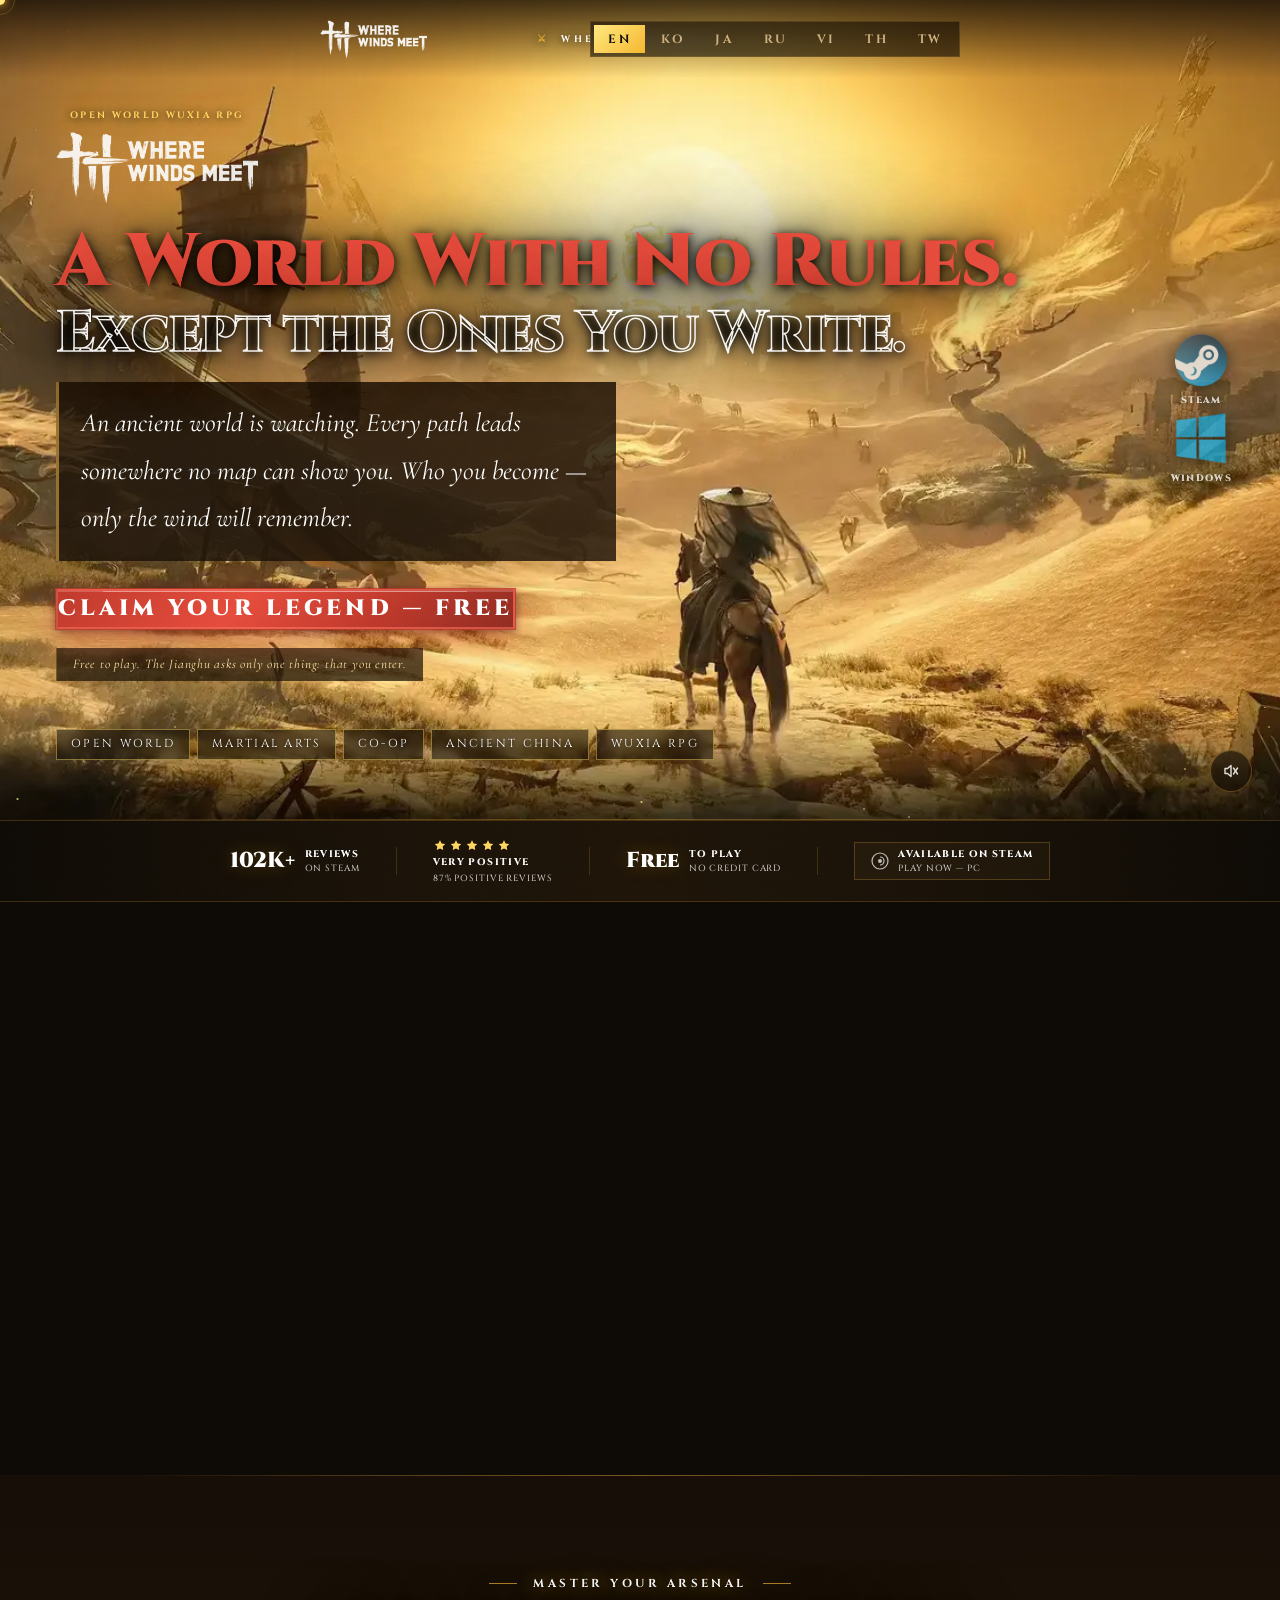
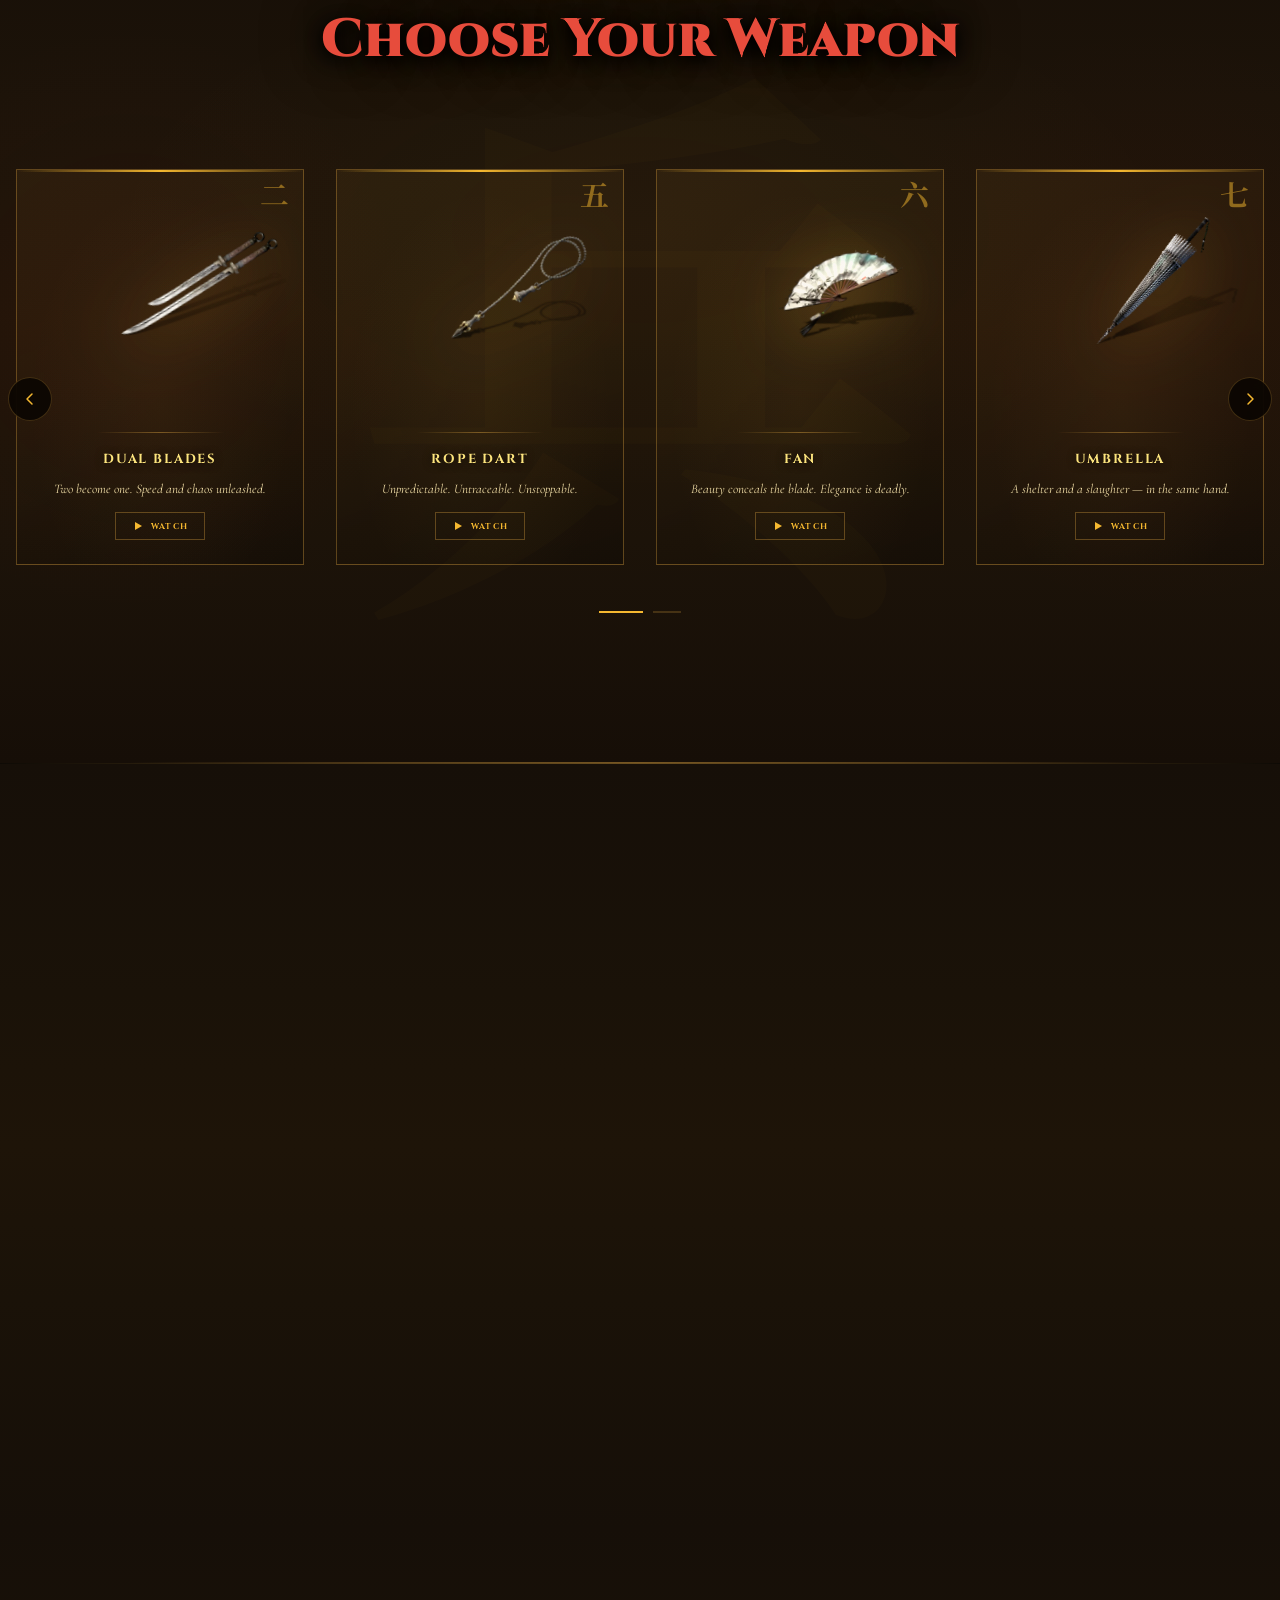
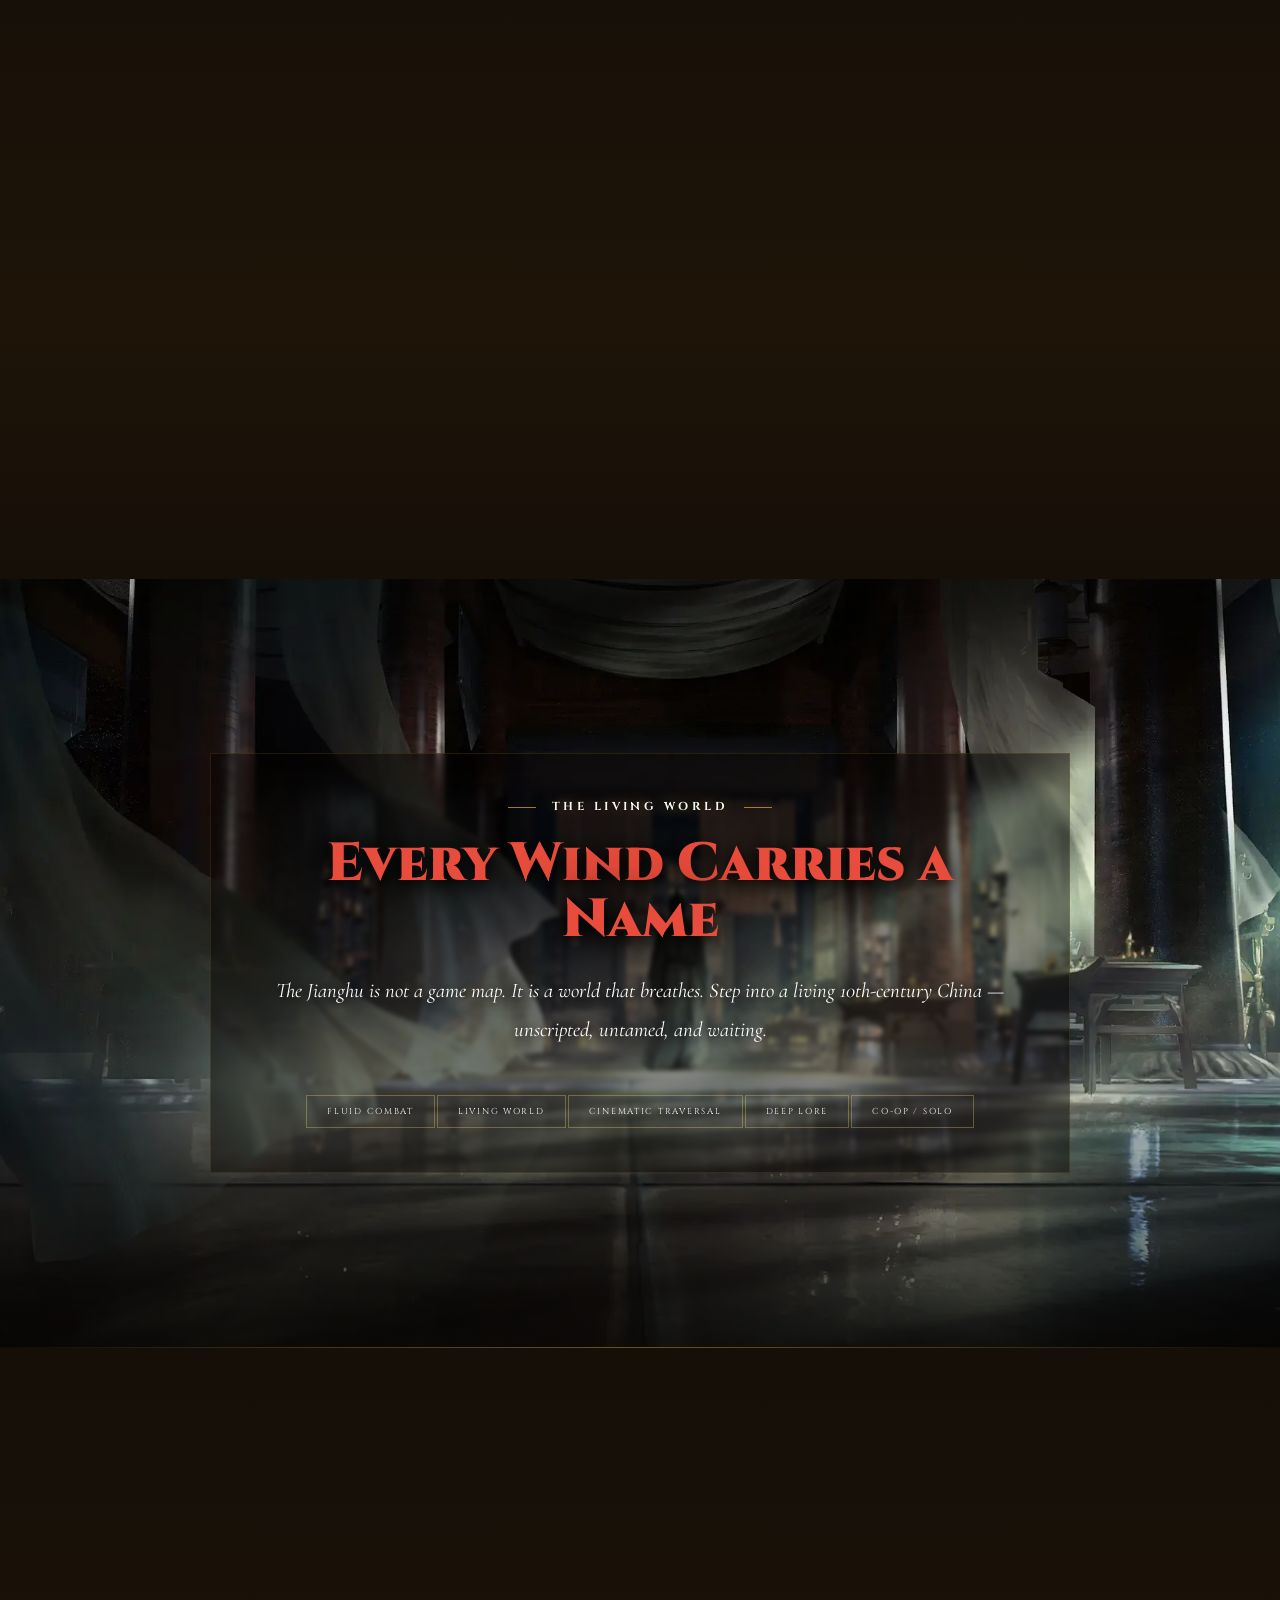
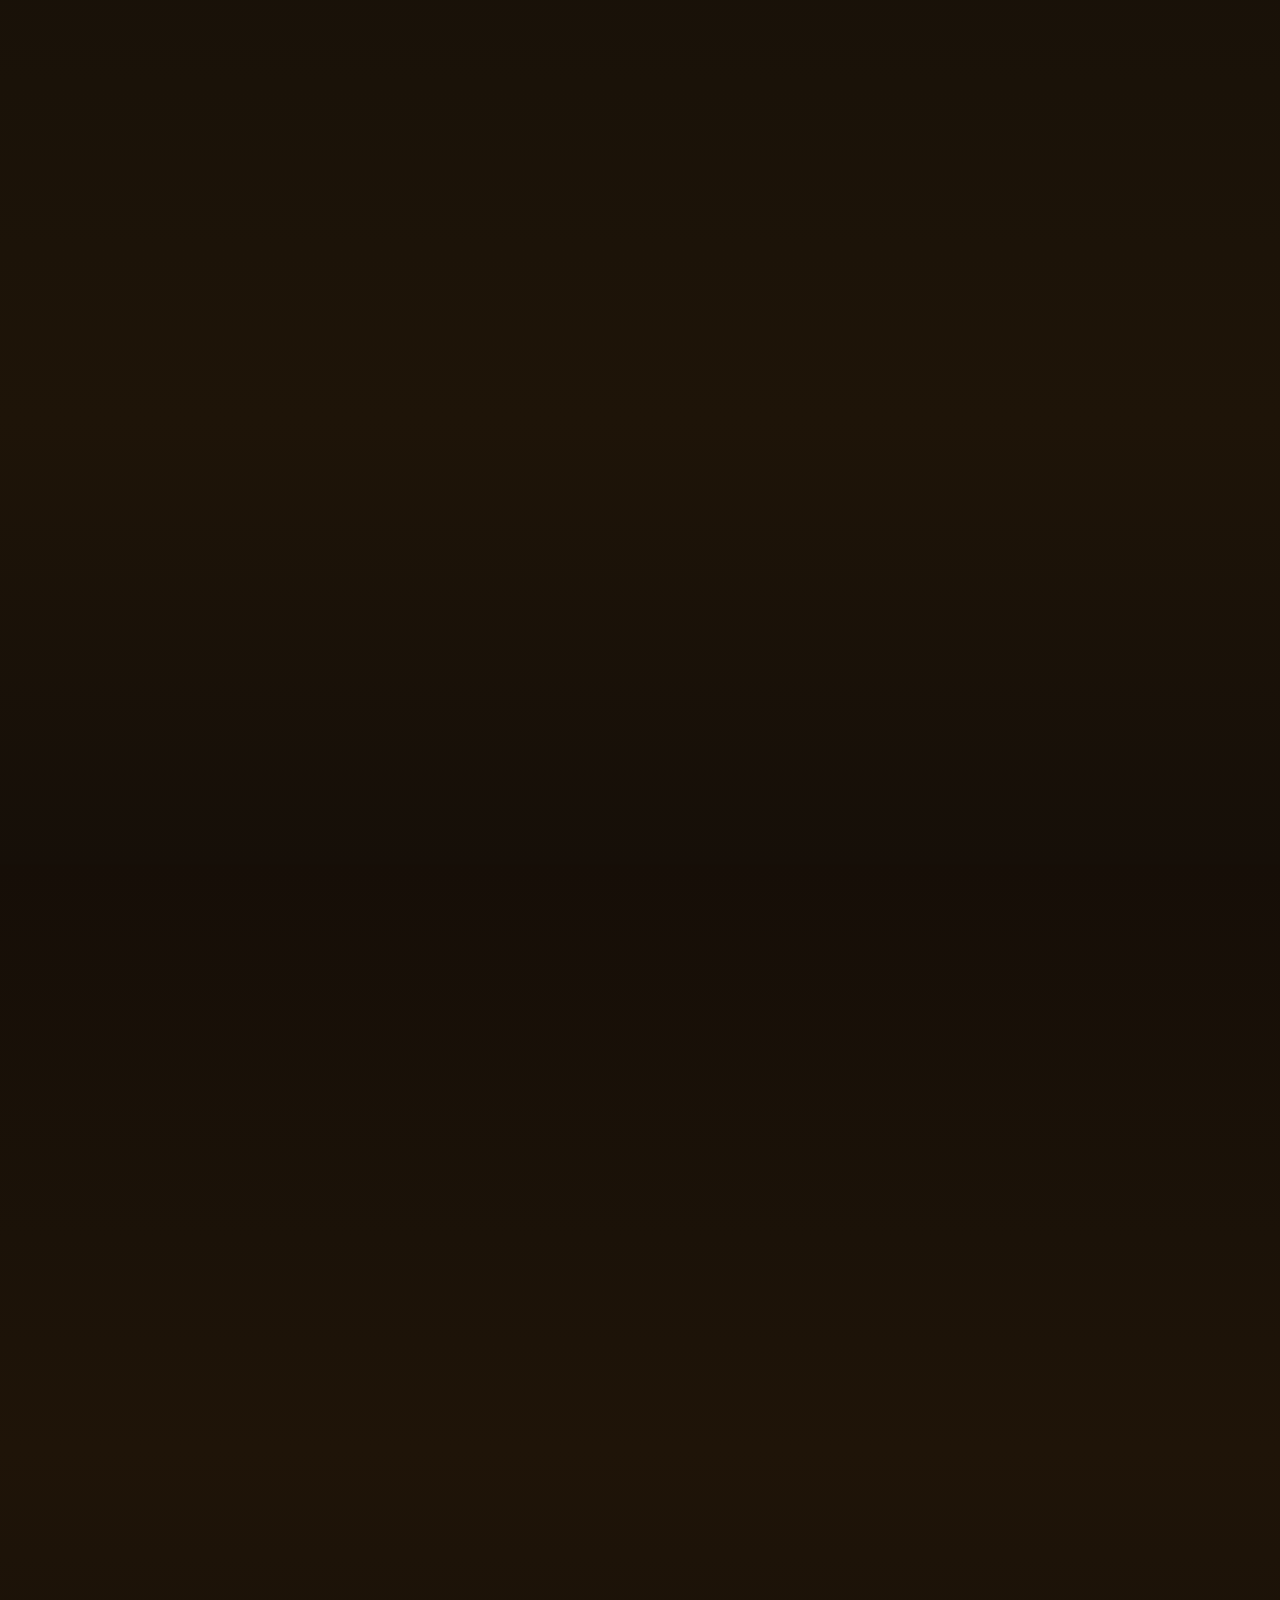
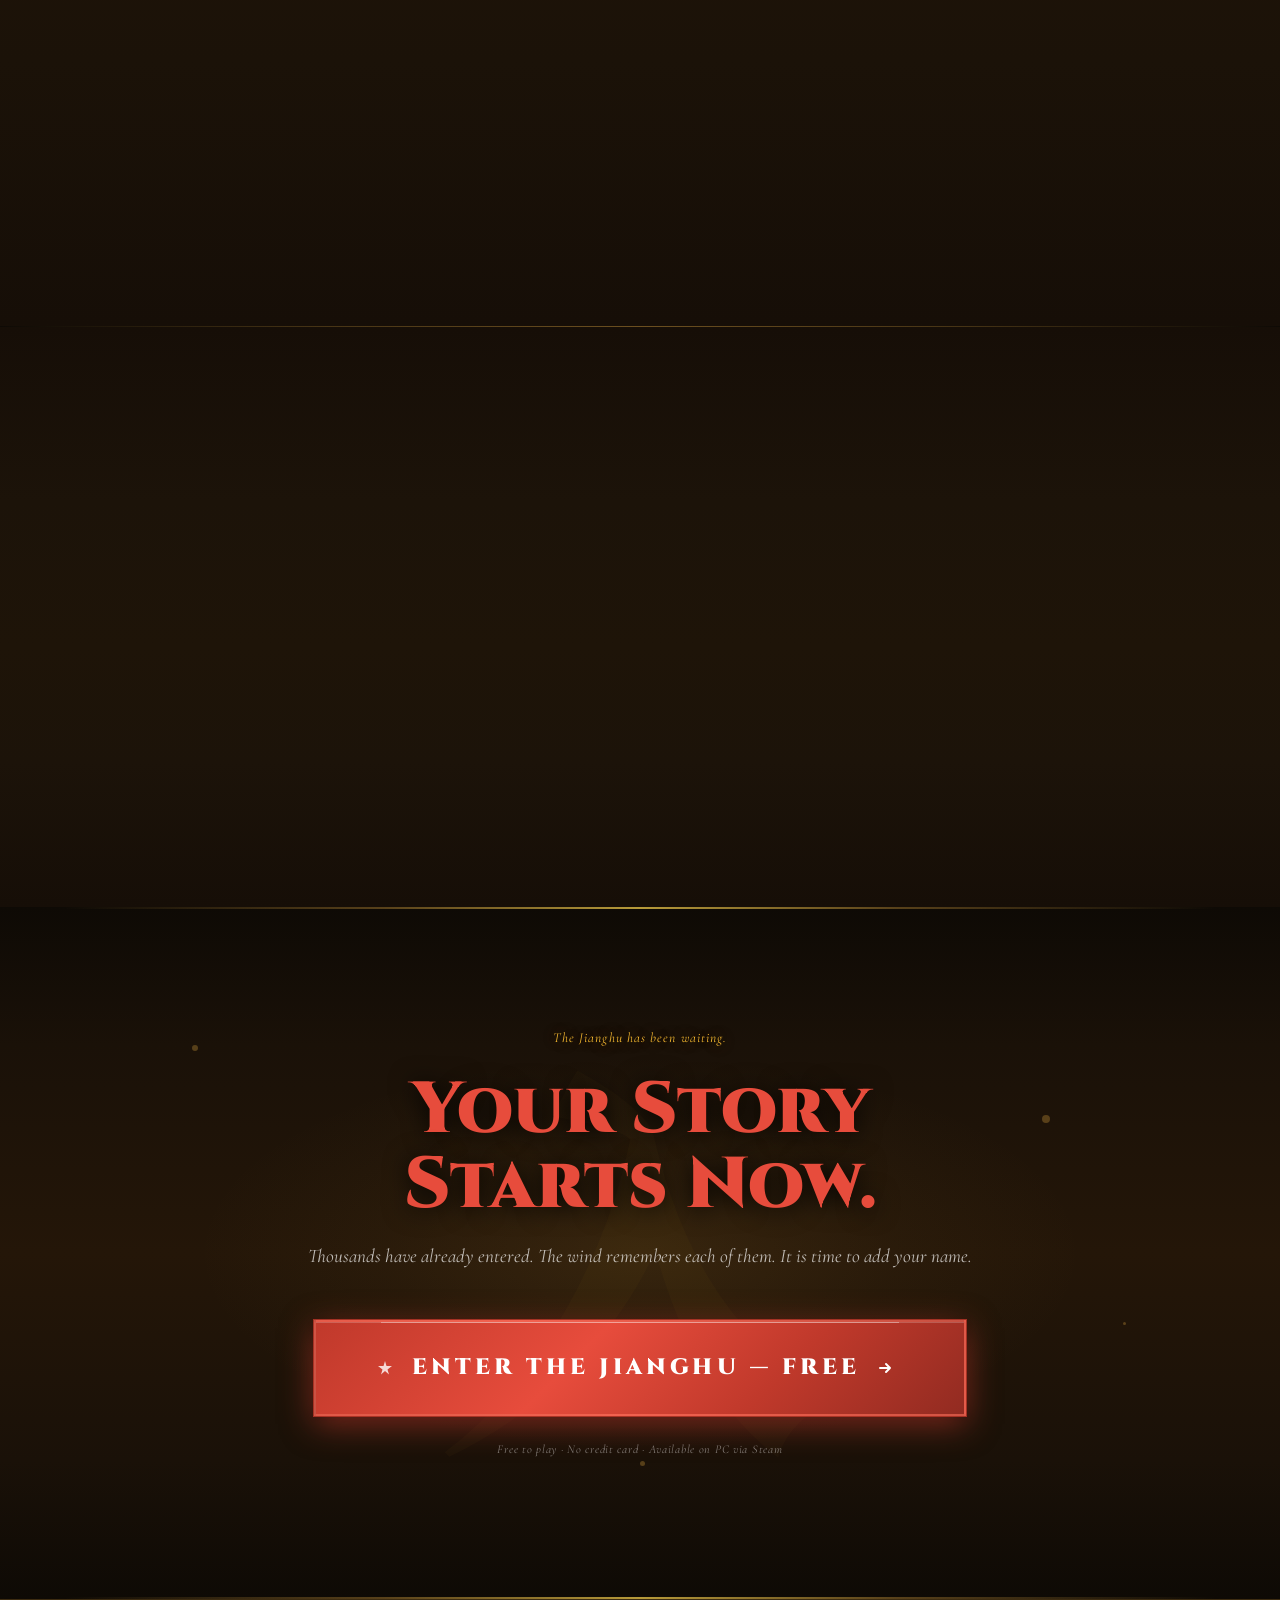
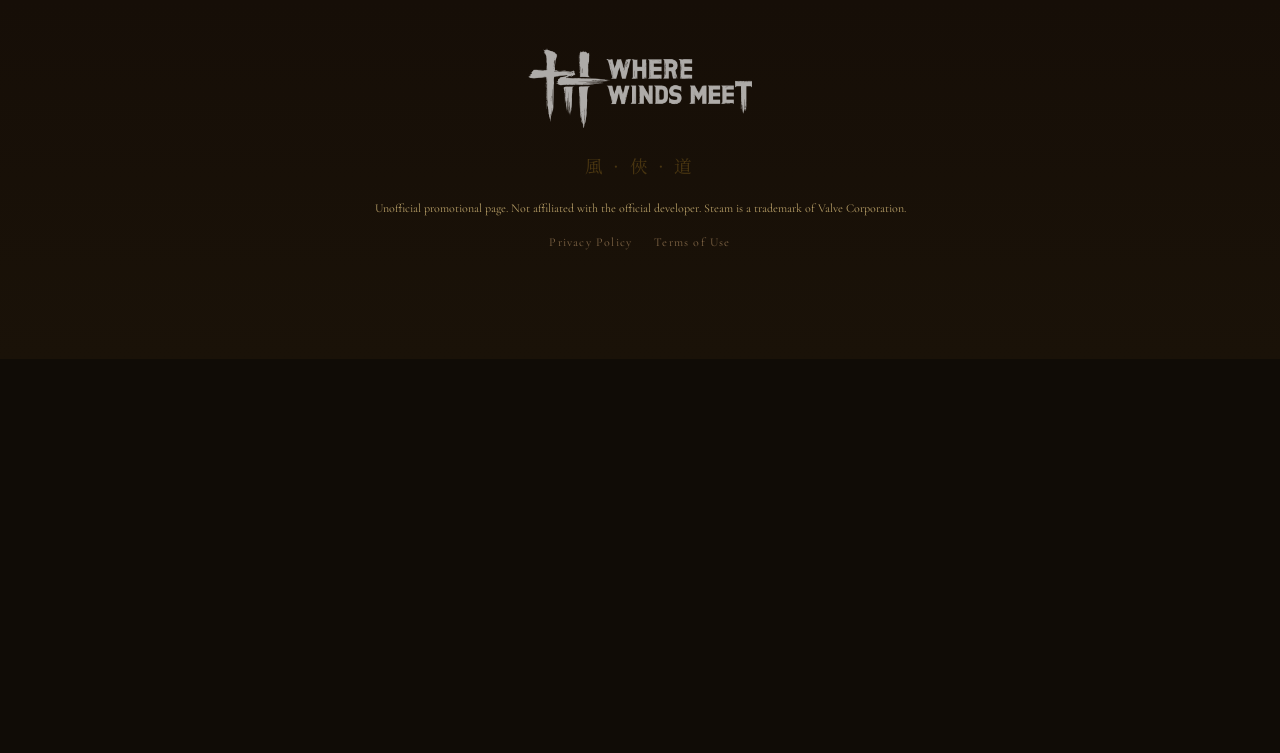
==== commit f3ad9592: "Update index.html" ====
--- a/index.html
+++ b/index.html
@@ -5195,7 +5195,7 @@
             'paths.c3.n': 'The Strategist', 'paths.c3.d': 'Win before the fight begins.',
             'paths.c4.n': 'The Builder', 'paths.c4.d': 'Shape towns. Leave your mark.',
             'paths.c5.n': 'The Seeker', 'paths.c5.d': 'Some truths are buried deep.',
-            'wpn.tag': 'Master Your Arsenal', 'wpn.h': 'Choose Your Weapon',
+            'wpn.tag': 'Master Your Arsenal', 'wpn.h': 'Choose Your Weapon', 'wpn.watch': 'Watch',
             'wpn.w1.n': 'Sword', 'wpn.w1.d': 'Grace and lethality as one. The soul of the Jianghu.',
             'wpn.w2.n': 'Dual Blades', 'wpn.w2.d': 'Two become one. Speed and chaos unleashed.',
             'wpn.w3.n': 'Spear', 'wpn.w3.d': 'Strike before they reach you. Dominate the distance.',
@@ -5253,7 +5253,7 @@
             'paths.c3.n': '전략가', 'paths.c3.d': '싸움이 시작되기 전에 이겨라.',
             'paths.c4.n': '건설자', 'paths.c4.d': '마을을 만들어라. 흔적을 남겨라.',
             'paths.c5.n': '탐구자', 'paths.c5.d': '어떤 진실은 깊이 묻혀 있다.',
-            'wpn.tag': '무기를 마스터하라', 'wpn.h': '무기를 선택하라',
+            'wpn.tag': '무기를 마스터하라', 'wpn.h': '무기를 선택하라', 'wpn.watch': '시청하기',
             'wpn.w1.n': '검', 'wpn.w1.d': '강호의 혼.', 'wpn.w2.n': '쌍검', 'wpn.w2.d': '속도와 혼돈.',
             'wpn.w3.n': '창', 'wpn.w3.d': '거리를 지배하라.', 'wpn.w4.n': '모검', 'wpn.w4.d': '힘을 예술로.',
             'wpn.w5.n': '유성추', 'wpn.w5.d': '예측불가.', 'wpn.w6.n': '부채', 'wpn.w6.d': '우아함은 치명적이다.',
@@ -5308,7 +5308,7 @@
             'paths.c3.n': '策士', 'paths.c3.d': '戦う前に勝て。',
             'paths.c4.n': '建設者', 'paths.c4.d': '街を築き、爪痕を残せ。',
             'paths.c5.n': '探求者', 'paths.c5.d': '深く埋もれた真実がある。',
-            'wpn.tag': '武器を極めよ', 'wpn.h': '武器を選べ',
+            'wpn.tag': '武器を極めよ', 'wpn.h': '武器を選べ', 'wpn.watch': '視聴する',
             'wpn.w1.n': '剣', 'wpn.w1.d': '江湖の魂。', 'wpn.w2.n': '双剣', 'wpn.w2.d': '速度と混沌。',
             'wpn.w3.n': '槍', 'wpn.w3.d': '距離を制圧せよ。', 'wpn.w4.n': '莫刀', 'wpn.w4.d': '力を芸術へ。',
             'wpn.w5.n': '流星錘', 'wpn.w5.d': '予測不能。', 'wpn.w6.n': '扇', 'wpn.w6.d': '優雅さは致命的だ。',
@@ -5366,7 +5366,7 @@
             'paths.c3.n': 'Стратег', 'paths.c3.d': 'Побеждай ещё до начала боя.',
             'paths.c4.n': 'Созидатель', 'paths.c4.d': 'Меняй города. Оставляй след.',
             'paths.c5.n': 'Искатель', 'paths.c5.d': 'Самые важные тайны лежат глубже всего.',
-            'wpn.tag': 'Овладей арсеналом', 'wpn.h': 'Выбери своё оружие',
+            'wpn.tag': 'Овладей арсеналом', 'wpn.h': 'Выбери своё оружие', 'wpn.watch': 'Смотреть',
             'wpn.w1.n': 'Меч', 'wpn.w1.d': 'Изящество и смертельная точность — сердце Цзянху.',
             'wpn.w2.n': 'Парные клинки', 'wpn.w2.d': 'Скорость, ритм и чистый хаос в двух руках.',
             'wpn.w3.n': 'Копьё', 'wpn.w3.d': 'Держи дистанцию под своим контролем.',
@@ -5424,7 +5424,7 @@
             'paths.c3.n': 'Mưu sĩ', 'paths.c3.d': 'Thắng trước khi giao chiến bắt đầu.',
             'paths.c4.n': 'Kiến tạo giả', 'paths.c4.d': 'Định hình thị trấn. Để lại dấu ấn.',
             'paths.c5.n': 'Kẻ truy tầm', 'paths.c5.d': 'Có những chân tướng chỉ lộ ra với người dám đi sâu.',
-            'wpn.tag': 'Luyện khí thành danh', 'wpn.h': 'Chọn vũ khí của bạn',
+            'wpn.tag': 'Luyện khí thành danh', 'wpn.h': 'Chọn vũ khí của bạn', 'wpn.watch': 'Xem',
             'wpn.w1.n': 'Kiếm', 'wpn.w1.d': 'Thanh thoát và chí mạng — linh hồn của giang hồ.',
             'wpn.w2.n': 'Song đao', 'wpn.w2.d': 'Tốc độ, nhịp điệu và hỗn loạn trong một thể thống nhất.',
             'wpn.w3.n': 'Thương', 'wpn.w3.d': 'Làm chủ khoảng cách trước khi đối thủ kịp chạm tới.',
@@ -5482,7 +5482,7 @@
             'paths.c3.n': 'นักวางกลยุทธ์', 'paths.c3.d': 'ชนะตั้งแต่ก่อนการต่อสู้จะเริ่ม.',
             'paths.c4.n': 'ผู้สร้าง', 'paths.c4.d': 'เปลี่ยนเมืองให้จำชื่อของคุณ.',
             'paths.c5.n': 'ผู้แสวงหา', 'paths.c5.d': 'ความจริงบางอย่างมีไว้สำหรับคนที่กล้าลงลึก.',
-            'wpn.tag': 'ฝึกอาวุธให้เป็นตำนาน', 'wpn.h': 'เลือกอาวุธของคุณ',
+            'wpn.tag': 'ฝึกอาวุธให้เป็นตำนาน', 'wpn.h': 'เลือกอาวุธของคุณ', 'wpn.watch': 'รับชมวิดีโอ',
             'wpn.w1.n': 'ดาบ', 'wpn.w1.d': 'งามสง่าและเฉียบคม — หัวใจของยุทธภพ.',
             'wpn.w2.n': 'ดาบคู่', 'wpn.w2.d': 'ความเร็ว จังหวะ และความโกลาหลในมือเดียวกัน.',
             'wpn.w3.n': 'หอก', 'wpn.w3.d': 'คุมระยะก่อนศัตรูจะเข้าถึงตัว.',
@@ -5540,7 +5540,7 @@
             'paths.c3.n': '謀者', 'paths.c3.d': '在交手之前，就先贏下局勢。',
             'paths.c4.n': '築者', 'paths.c4.d': '改變城鎮，留下屬於你的痕跡。',
             'paths.c5.n': '尋者', 'paths.c5.d': '真正的答案，從來都藏得更深。',
-            'wpn.tag': '練就你的兵器之道', 'wpn.h': '選擇你的武器',
+            'wpn.tag': '練就你的兵器之道', 'wpn.h': '選擇你的武器', 'wpn.watch': '觀看',
             'wpn.w1.n': '劍', 'wpn.w1.d': '優雅與致命並存，這就是江湖的靈魂。',
             'wpn.w2.n': '雙刀', 'wpn.w2.d': '速度、節奏與混亂，在雙手之間合而為一。',
             'wpn.w3.n': '長槍', 'wpn.w3.d': '掌握距離，先於敵人出手。',
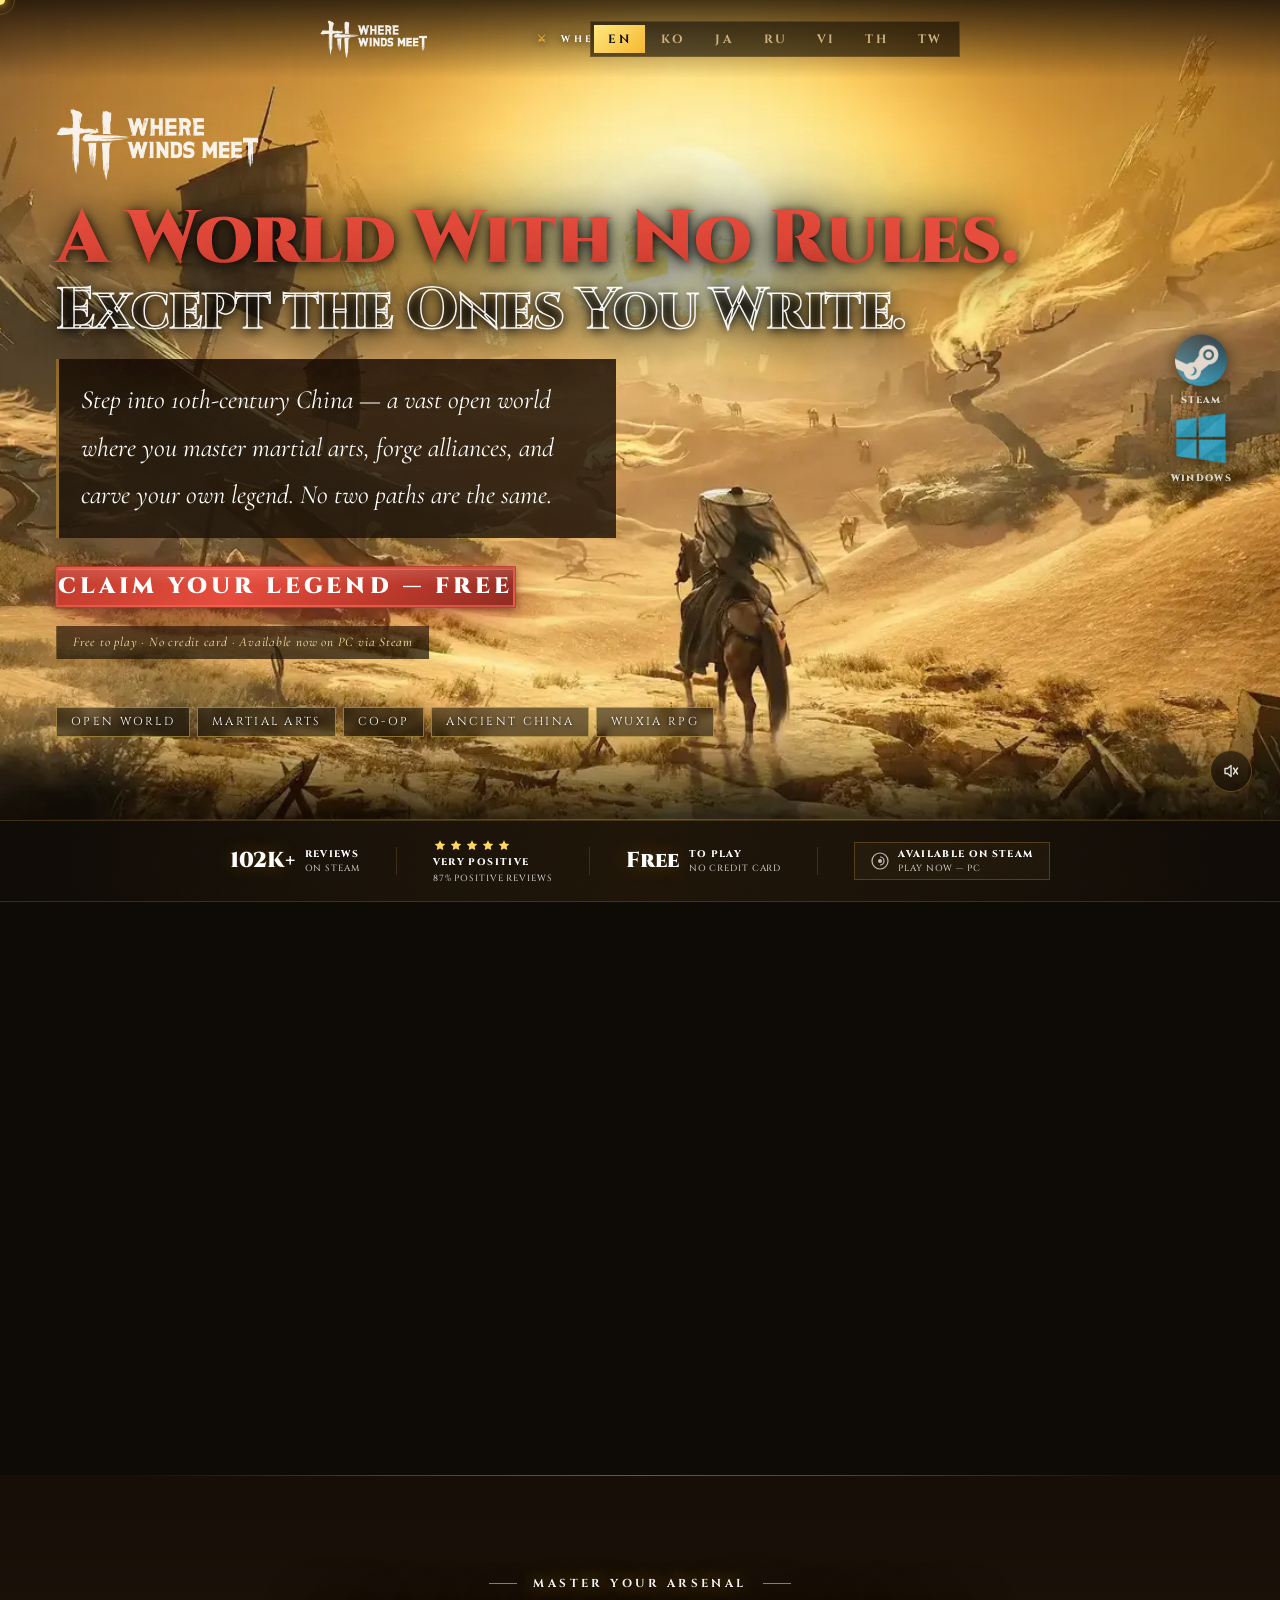
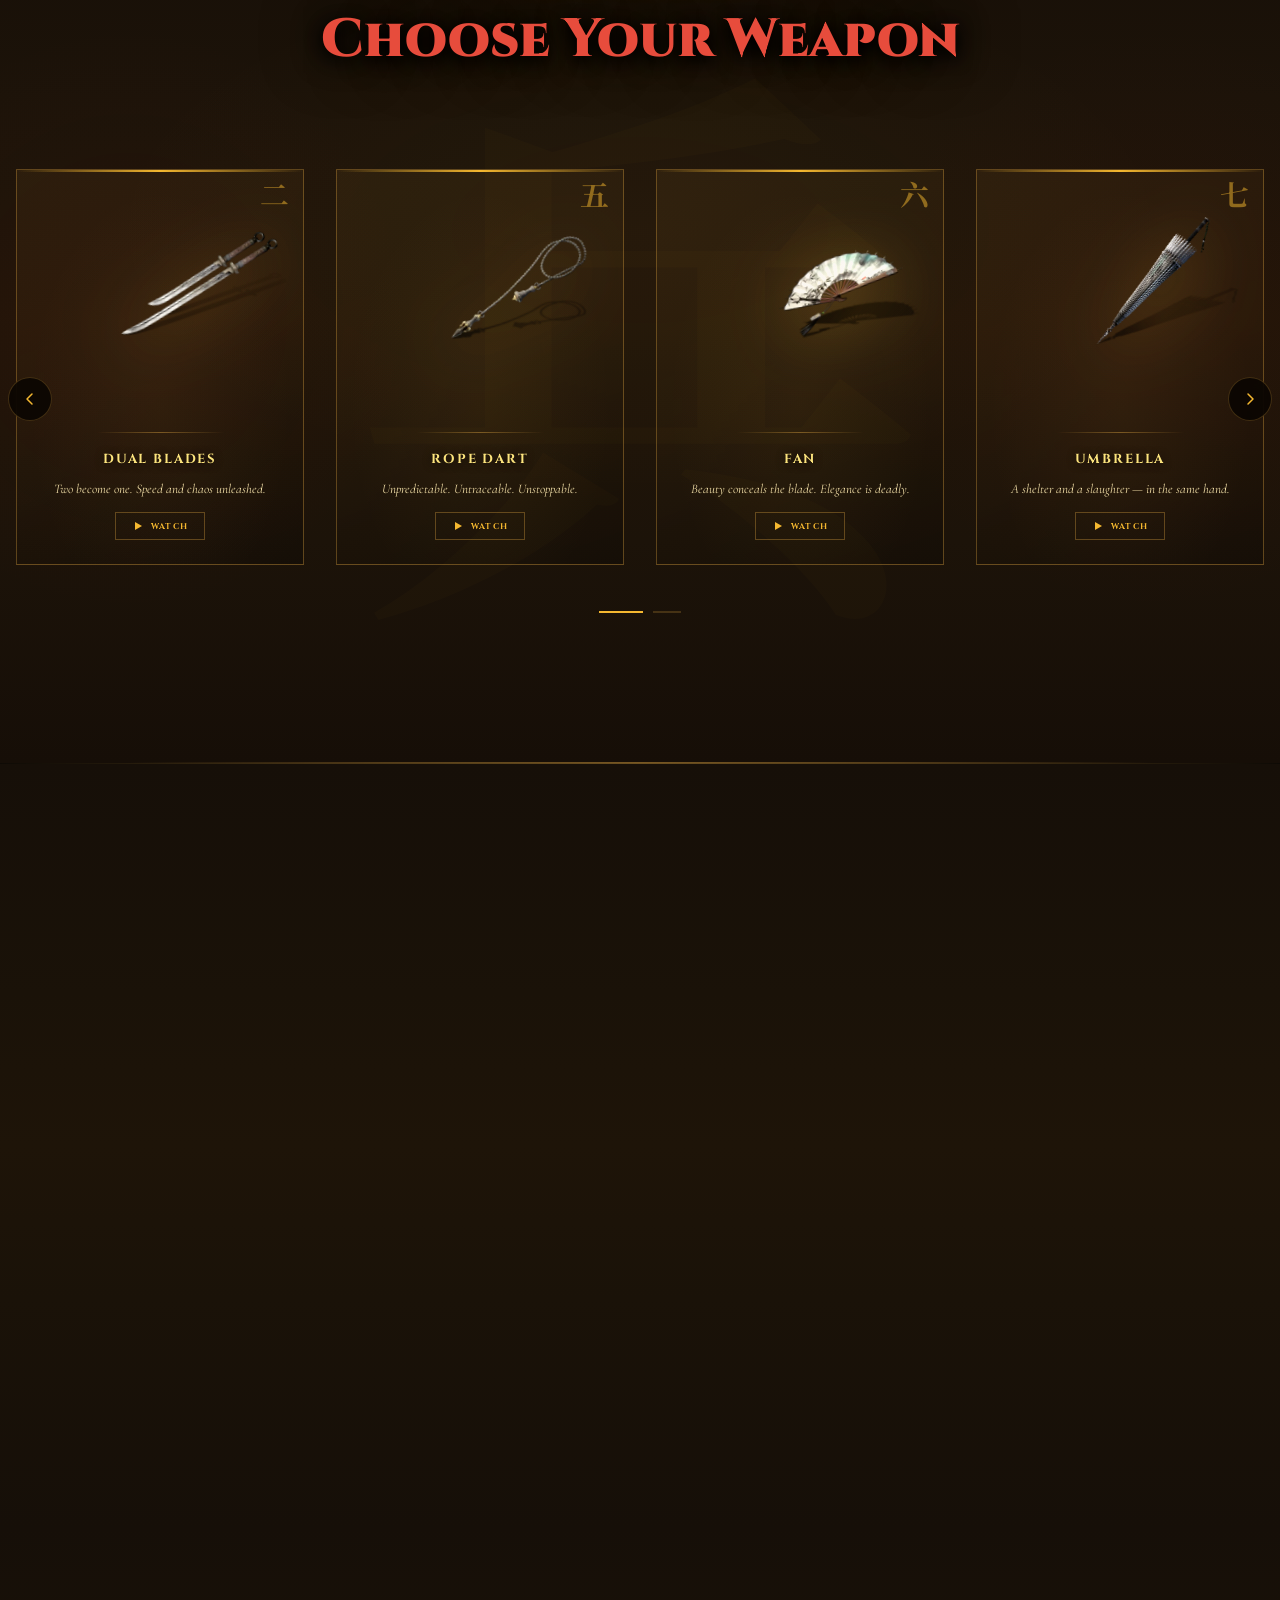
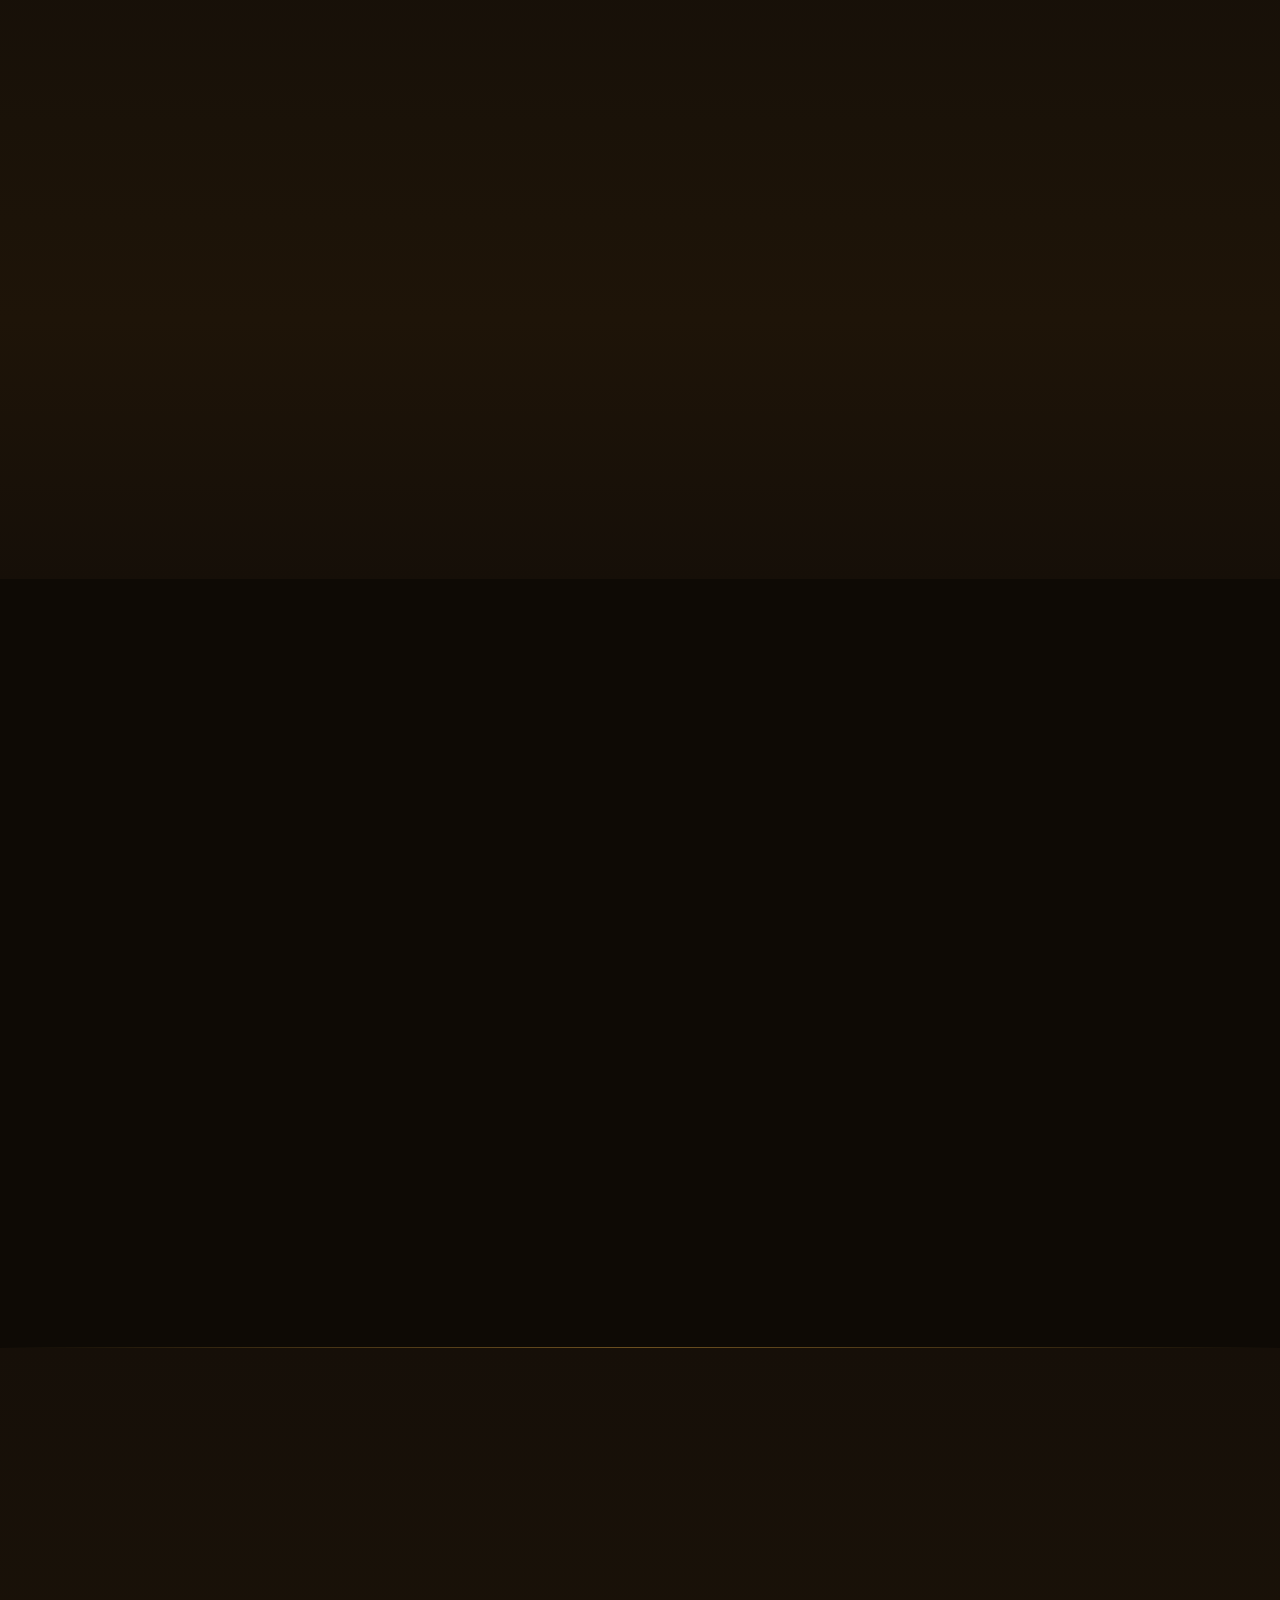
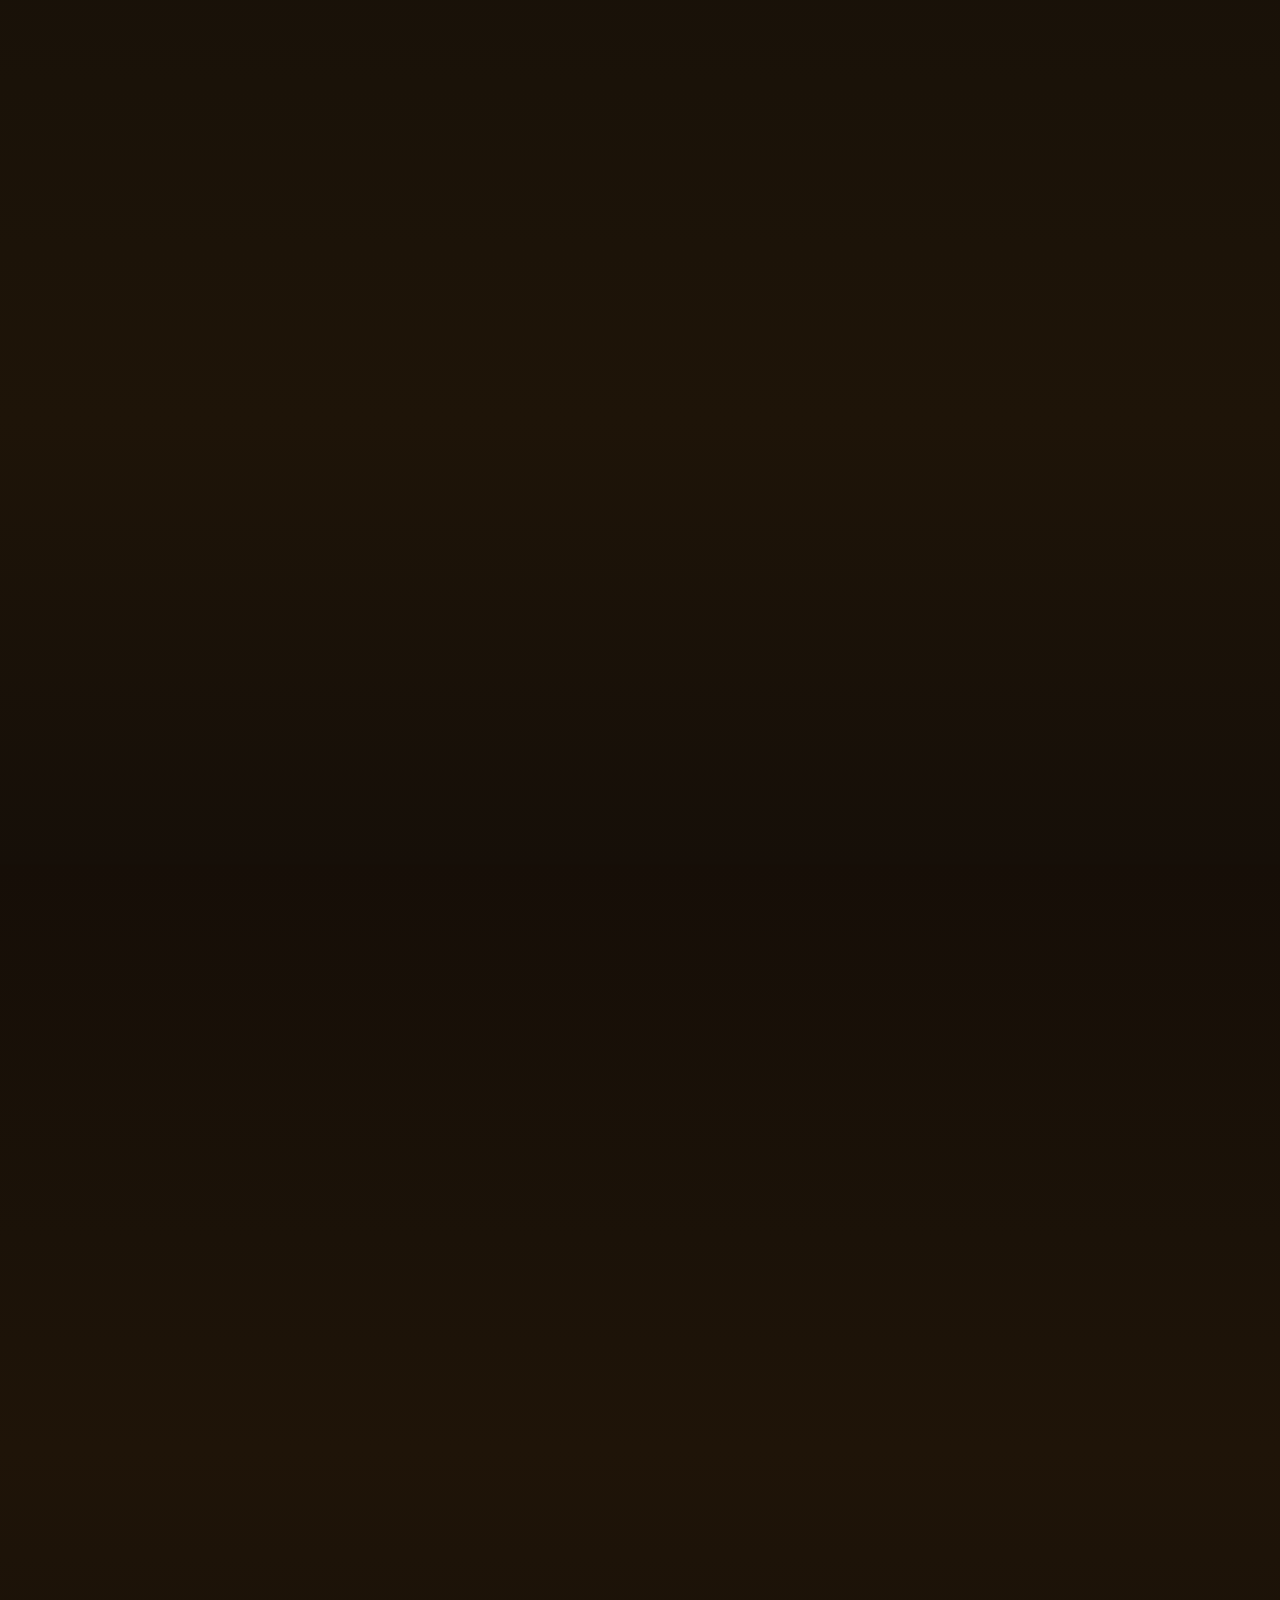
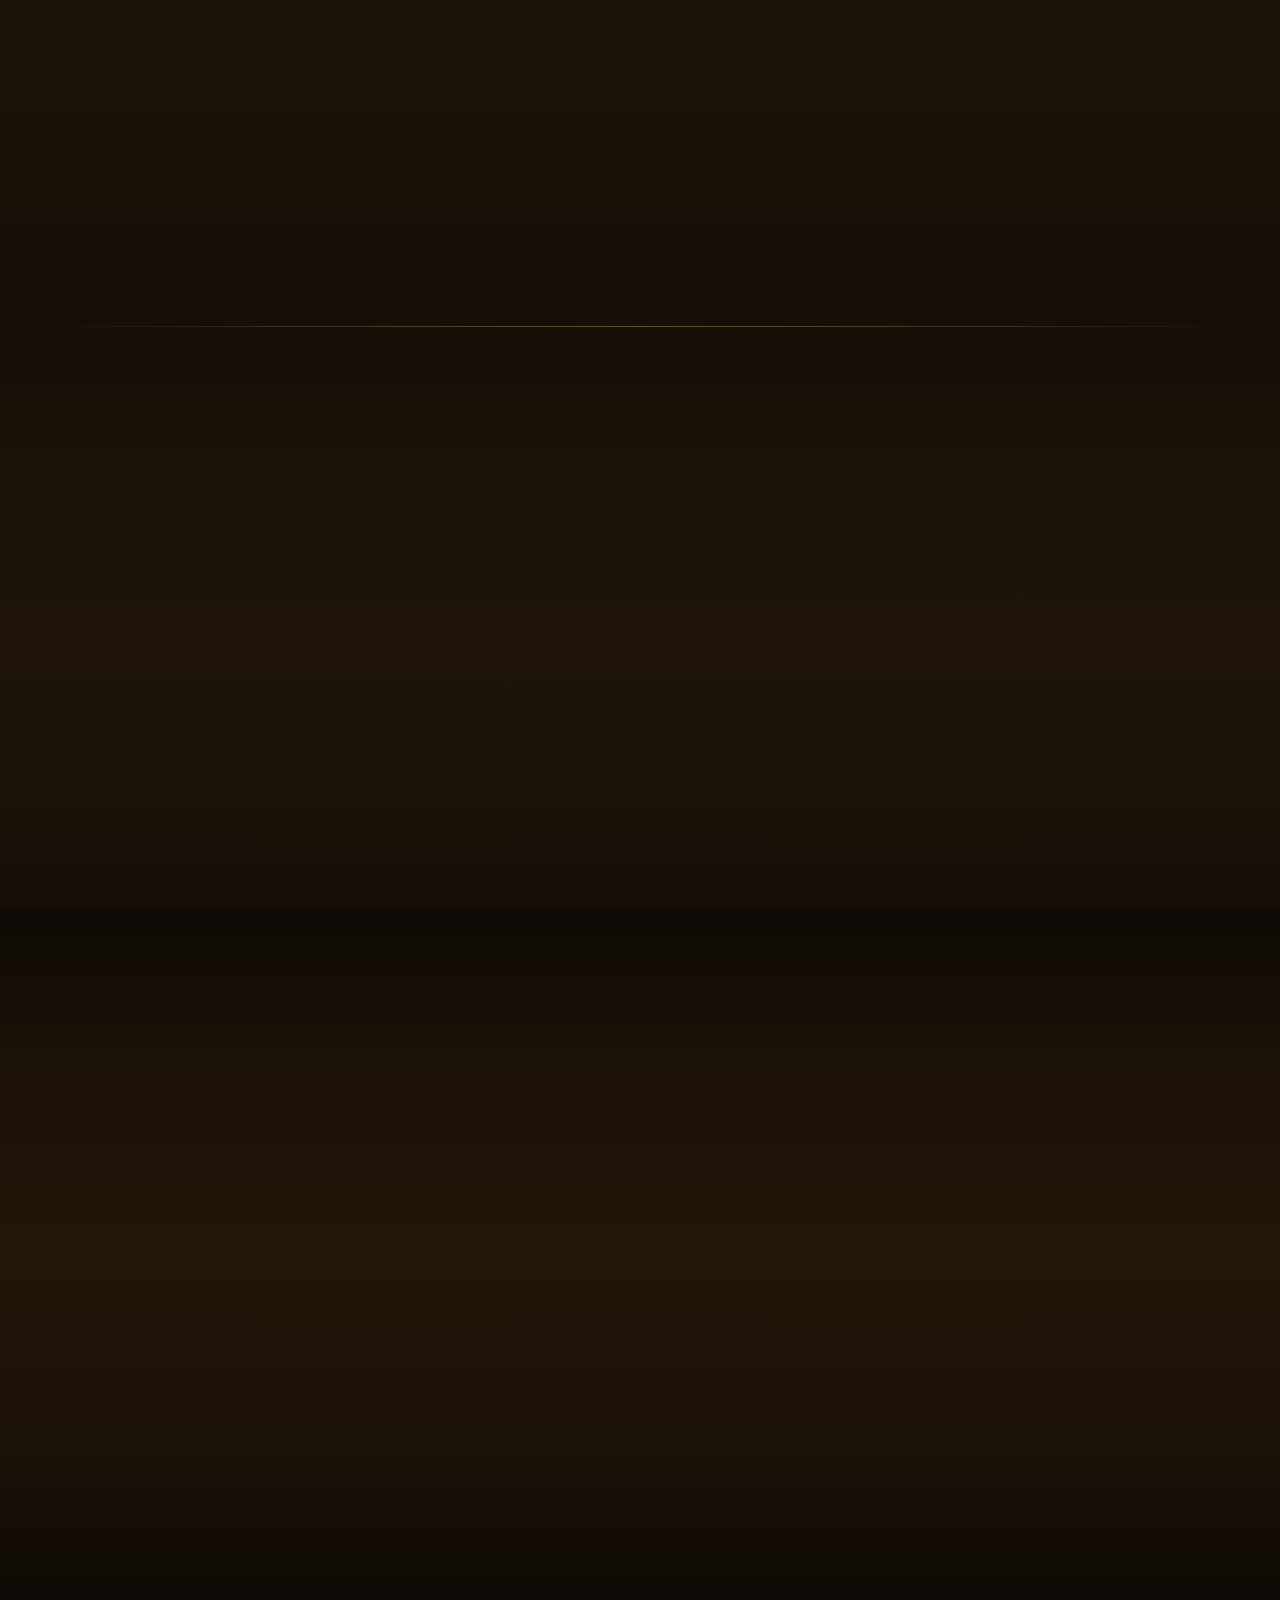
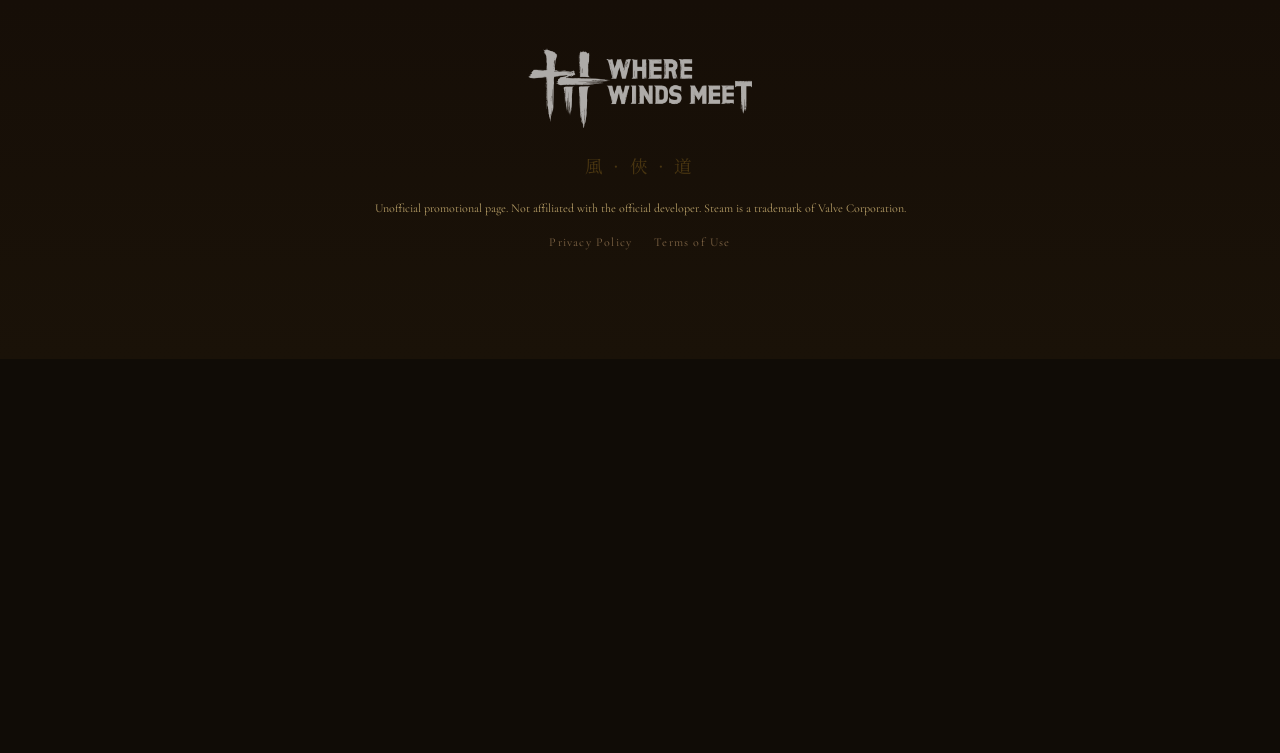
==== commit 80cae9f0: "Update index.html" ====
--- a/index.html
+++ b/index.html
@@ -23,13 +23,12 @@
     content="An epic open-world wuxia action RPG set in ancient China. Master the blade. Shape your destiny.">
   <link rel="preconnect" href="https://fonts.googleapis.com">
   <link rel="preconnect" href="https://fonts.gstatic.com" crossorigin>
+  <!-- Critical fonts (above-the-fold): load immediately -->
   <link rel="preload"
-    href="https://fonts.googleapis.com/css2?family=Cinzel:wght@400;700;900&family=Cormorant+Garamond:ital,wght@0,300;0,400;0,600;1,300;1,400&family=Noto+Serif+SC:wght@300;400;700&family=Noto+Serif+KR:wght@300;400;700&family=Noto+Serif+JP:wght@300;400;700&display=swap"
+    href="https://fonts.googleapis.com/css2?family=Cinzel:wght@700;900&family=Cormorant+Garamond:ital,wght@0,400;0,600;1,400&display=swap"
     as="style" onload="this.onload=null;this.rel='stylesheet'">
   <noscript>
-    <link
-      href="https://fonts.googleapis.com/css2?family=Cinzel:wght@400;700;900&family=Cormorant+Garamond:ital,wght@0,300;0,400;0,600;1,300;1,400&family=Noto+Serif+SC:wght@300;400;700&family=Noto+Serif+KR:wght@300;400;700&family=Noto+Serif+JP:wght@300;400;700&display=swap"
-      rel="stylesheet">
+    <link href="https://fonts.googleapis.com/css2?family=Cinzel:wght@700;900&family=Cormorant+Garamond:ital,wght@0,400;0,600;1,400&display=swap" rel="stylesheet">
   </noscript>
   <style>
     *,
@@ -399,7 +398,7 @@
       height: 100%;
       object-fit: cover;
       z-index: 0;
-      display: none
+      display: block
     }
 
     .hero-video {
@@ -410,7 +409,8 @@
       object-fit: cover;
       z-index: 1;
       opacity: 0;
-      transition: opacity 1.4s ease
+      transition: opacity 1.4s ease;
+      will-change: opacity
     }
 
     .hero-veil {
@@ -651,41 +651,6 @@
 
     }
 
-    .cta-icon {
-      width: 18px;
-      height: 18px;
-      flex-shrink: 0;
-      opacity: .95
-    }
-
-    .cta::before {
-      content: '';
-      position: absolute;
-      inset: 0;
-      background: linear-gradient(105deg, transparent 30%, rgba(255, 255, 255, .28) 50%, transparent 70%);
-      transform: translateX(-130%);
-      transition: transform .7s ease
-    }
-
-    .cta::after {
-      content: '';
-      position: absolute;
-      bottom: 0;
-      left: 10%;
-      right: 10%;
-      height: 1px;
-      background: rgba(255, 255, 255, .35)
-    }
-
-    .cta:hover::before {
-      transform: translateX(130%)
-    }
-
-    .cta:hover {
-      transform: translateY(-4px);
-      box-shadow: 0 0 0 1px rgba(255, 224, 128, .7), 0 8px 40px rgba(200, 148, 58, .5), 0 2px 0 rgba(255, 255, 255, .15), inset 0 1px 0 rgba(255, 255, 255, .35)
-    }
-
     .cta:focus-visible {
       outline: 2px solid var(--ember-hi);
       outline-offset: 4px
@@ -3466,33 +3431,7 @@
       letter-spacing: .06em
     }
 
-    /* Floating particles around final CTA */
-    .final-cta-dots {
-      position: absolute;
-      inset: 0;
-      pointer-events: none;
-      overflow: hidden
-    }
-
-    .final-cta-dot {
-      position: absolute;
-      border-radius: 50%;
-      background: rgba(200, 148, 58, .35);
-      animation: float-dot 6s ease-in-out infinite
-    }
-
-    @keyframes float-dot {
-
-      0%,
-      100% {
-        transform: translateY(0) scale(1);
-        opacity: .3
-      }
-
-      50% {
-        transform: translateY(-20px) scale(1.2);
-        opacity: .6
-      }
+
     }
 
     @media(max-width:768px) {
@@ -3953,6 +3892,19 @@
   <!-- Preload LCP images -->
   <link rel="preload" as="image" href="assets/images/hero_poster.webp" fetchpriority="high">
   <link rel="preload" as="image" href="assets/images/screenshot_1.webp" fetchpriority="low">
+  <style>
+    /* Performance: defer rendering of off-screen sections */
+    .world-section,
+    .paths-section,
+    .gallery-section,
+    .reviews-section,
+    .sysreq-section,
+    .faq-section,
+    .final-cta-section {
+      content-visibility: auto;
+      contain-intrinsic-size: 0 600px;
+    }
+  </style>
 </head>
 
 <body>
@@ -3996,10 +3948,11 @@
       <div class="hw-m5"></div>
       <div class="hw-mist"></div>
       <div class="hw-mist2"></div>
-      <img class="hero-poster" id="hero-poster" alt="">
+      <img class="hero-poster" id="hero-poster" src="assets/images/hero_poster.webp" alt="" decoding="async" fetchpriority="high">
       <video class="hero-video" id="hero-video"
         src="https://res.cloudinary.com/dcc17awcl/video/upload/v1773723566/hero_sx3hiw_ed7f41.mp4" autoplay playsinline
-        poster="assets/images/hero_poster.webp" preload="auto">
+        muted
+        poster="assets/images/hero_poster.webp" preload="metadata">
       </video>
     </div>
     <div class="hero-vtext-l" aria-hidden="true">武俠</div>
@@ -4041,11 +3994,7 @@
     <div class="hero-content">
       <!-- GAME TITLE IDENTITY -->
       <div class="game-title-wrap rv">
-        <div class="game-title-deco">
-          <div class="game-title-line"></div>
-          <span class="game-title-badge" data-i18n="game.badge">Open World Wuxia RPG</span>
-          <div class="game-title-line right"></div>
-        </div>
+
         <img id="hero-logo" src="" alt="Where Winds Meet"
           style="height:clamp(40px,6vw,72px);width:auto;display:none;object-fit:contain;filter:brightness(0) invert(1);opacity:.9;margin-bottom:4px">
         <div class="game-title" id="game-title-text" data-i18n="game.name">WHERE WINDS MEET</div>
@@ -4055,8 +4004,7 @@
         <span data-i18n="hero.h1">A World With No Rules.</span>
         <span class="hero-hl-stroke" data-i18n="hero.h2">Except the Ones You Write.</span>
       </h1>
-      <p class="hero-sub rv d2" data-i18n="hero.sub">An ancient world is watching. Every path leads somewhere no map can
-        show you. Who you become — only the wind will remember.</p>
+      <p class="hero-sub rv d2" data-i18n="hero.sub">Step into 10th-century China — a vast open world where you master martial arts, forge alliances, and carve your own legend. No two paths are the same.</p>
       <div class="hero-acts rv d3" style="flex-wrap:wrap;gap:14px;align-items:center">
         <a href="https://to.wendiro.com/u?k=9db47141846349488810b469b5a18a32&via=16314" class="cta" id="hero-cta"
           data-i18n="hero.cta" aria-label="Play Where Winds Meet on PC">
@@ -4073,9 +4021,8 @@
           </span>
         </a>
       </div>
-      <p class="hero-note rv d3" data-i18n="hero.note">Free to play. The Jianghu asks only one thing: that you enter.
-      </p>
-      <div class="chips rv d4" role="list" aria-label="Game features" style="margin-top:auto;padding-top:32px">
+      <p class="hero-note rv d3" data-i18n="hero.note">Free to play · No credit card · Available now on PC via Steam</p>
+      <div class="chips rv d4" role="list" aria-label="Game features" style="padding-top:32px">
         <span class="chip" role="listitem" data-i18n="chip1">Open World</span>
         <span class="chip" role="listitem" data-i18n="chip2">Martial Arts</span>
         <span class="chip" role="listitem" data-i18n="chip3">Co-op</span>
@@ -5063,18 +5010,7 @@
     <section class="final-cta-section" aria-labelledby="final-cta-h">
       <div class="final-cta-ghost" aria-hidden="true">入</div>
       <div class="final-cta-line-bot" aria-hidden="true"></div>
-      <div class="final-cta-dots" aria-hidden="true">
-        <div class="final-cta-dot"
-          style="width:6px;height:6px;top:20%;left:15%;animation-delay:0s;animation-duration:7s"></div>
-        <div class="final-cta-dot"
-          style="width:4px;height:4px;top:70%;left:25%;animation-delay:1s;animation-duration:5s"></div>
-        <div class="final-cta-dot"
-          style="width:8px;height:8px;top:30%;right:18%;animation-delay:2s;animation-duration:8s"></div>
-        <div class="final-cta-dot"
-          style="width:3px;height:3px;top:60%;right:12%;animation-delay:.5s;animation-duration:6s"></div>
-        <div class="final-cta-dot"
-          style="width:5px;height:5px;top:80%;left:50%;animation-delay:3s;animation-duration:7s"></div>
-      </div>
+
       <div class="final-cta-inner">
         <p class="final-cta-pre rv" data-i18n="fcta.pre">The Jianghu has been waiting.</p>
         <h2 class="final-cta-h rv d1" id="final-cta-h" data-i18n="fcta.h">Your Story<br>Starts Now.</h2>
@@ -5183,8 +5119,8 @@
             'meta.t': 'Where Winds Meet — Enter Jianghu',
             'game.badge': 'Open World Wuxia RPG', 'game.name': 'WHERE WINDS MEET', 'game.tagline': '10th-Century China · Free to Play · PC',
             'hero.ey': 'Every blade has a story. Write yours.', 'hero.h1': 'A World With No Rules.', 'hero.h2': 'Except the Ones You Write.',
-            'hero.sub': 'An ancient world is watching. Every path leads somewhere no map can show you. Who you become — only the wind will remember.',
-            'hero.cta': 'Claim Your Legend — Free', 'hero.note': 'Free to play. The Jianghu asks only one thing: that you enter.',
+            'hero.sub': 'Step into 10th-century China — a vast open world where you master martial arts, forge alliances, and carve your own legend. No two paths are the same.',
+            'hero.cta': 'Claim Your Legend — Free', 'hero.note': 'Free to play · No credit card · Available now on PC via Steam',
             'chip1': 'Open World', 'chip2': 'Martial Arts', 'chip3': 'Co-op', 'chip4': 'Ancient China', 'chip5': 'Wuxia RPG',
             'world.tag': 'The Living World', 'world.h': 'Every Wind Carries a Name',
             'world.desc': 'The Jianghu is not a game map. It is a world that breathes. Step into a living 10th-century China — unscripted, untamed, and waiting.',
@@ -5717,7 +5653,8 @@
             hideMountains();
           }
           if (poster) {
-            poster.src = 'assets/images/hero_poster.webp';
+            // src already set in HTML for faster LCP — no need to reassign
+            poster.style.display = 'block';
           }
           hv.poster = 'assets/images/hero_poster.webp';
           hv.muted = false;
@@ -5794,16 +5731,7 @@
         }
         /* ── EMBERS ── */
         function spawnEmbers() {
-          var c = document.getElementById('embers'); if (!c) return;
-          for (var i = 0; i < 20; i++) {
-            var e = document.createElement('div'); e.className = 'em';
-            var sz = .8 + Math.random() * 1.8;
-            e.style.cssText = ['left:' + (Math.random() * 100) + '%', 'bottom:' + (Math.random() * 20) + '%',
-            'width:' + sz + 'px', 'height:' + sz + 'px',
-            '--d:' + (7 + Math.random() * 10) + 's', '--dl:' + (-Math.random() * 14) + 's',
-            '--dx:' + ((Math.random() - .5) * 60) + 'px', '--op:' + (0.1 + Math.random() * .2)].join(';');
-            c.appendChild(e);
-          }
+          return; // Disabled to improve performance (lighter page)
         }
         /* ── CURSOR ── */
         function initCursor() {
@@ -6197,6 +6125,13 @@
           requestAnimationFrame(function () {
             document.querySelectorAll('.hero .rv').forEach(function (el) { el.classList.add('show'); });
           });
+          // Defer heavy Noto fonts (CJK) until after page load — saves ~200ms on LCP
+          window.addEventListener('load', function () {
+            var noto = document.createElement('link');
+            noto.rel = 'stylesheet';
+            noto.href = 'https://fonts.googleapis.com/css2?family=Noto+Serif+SC:wght@300;400;700&family=Noto+Serif+KR:wght@300;400;700&family=Noto+Serif+JP:wght@300;400;700&display=swap';
+            document.head.appendChild(noto);
+          }, { once: true });
         }
         document.readyState === 'loading'
           ? document.addEventListener('DOMContentLoaded', init)
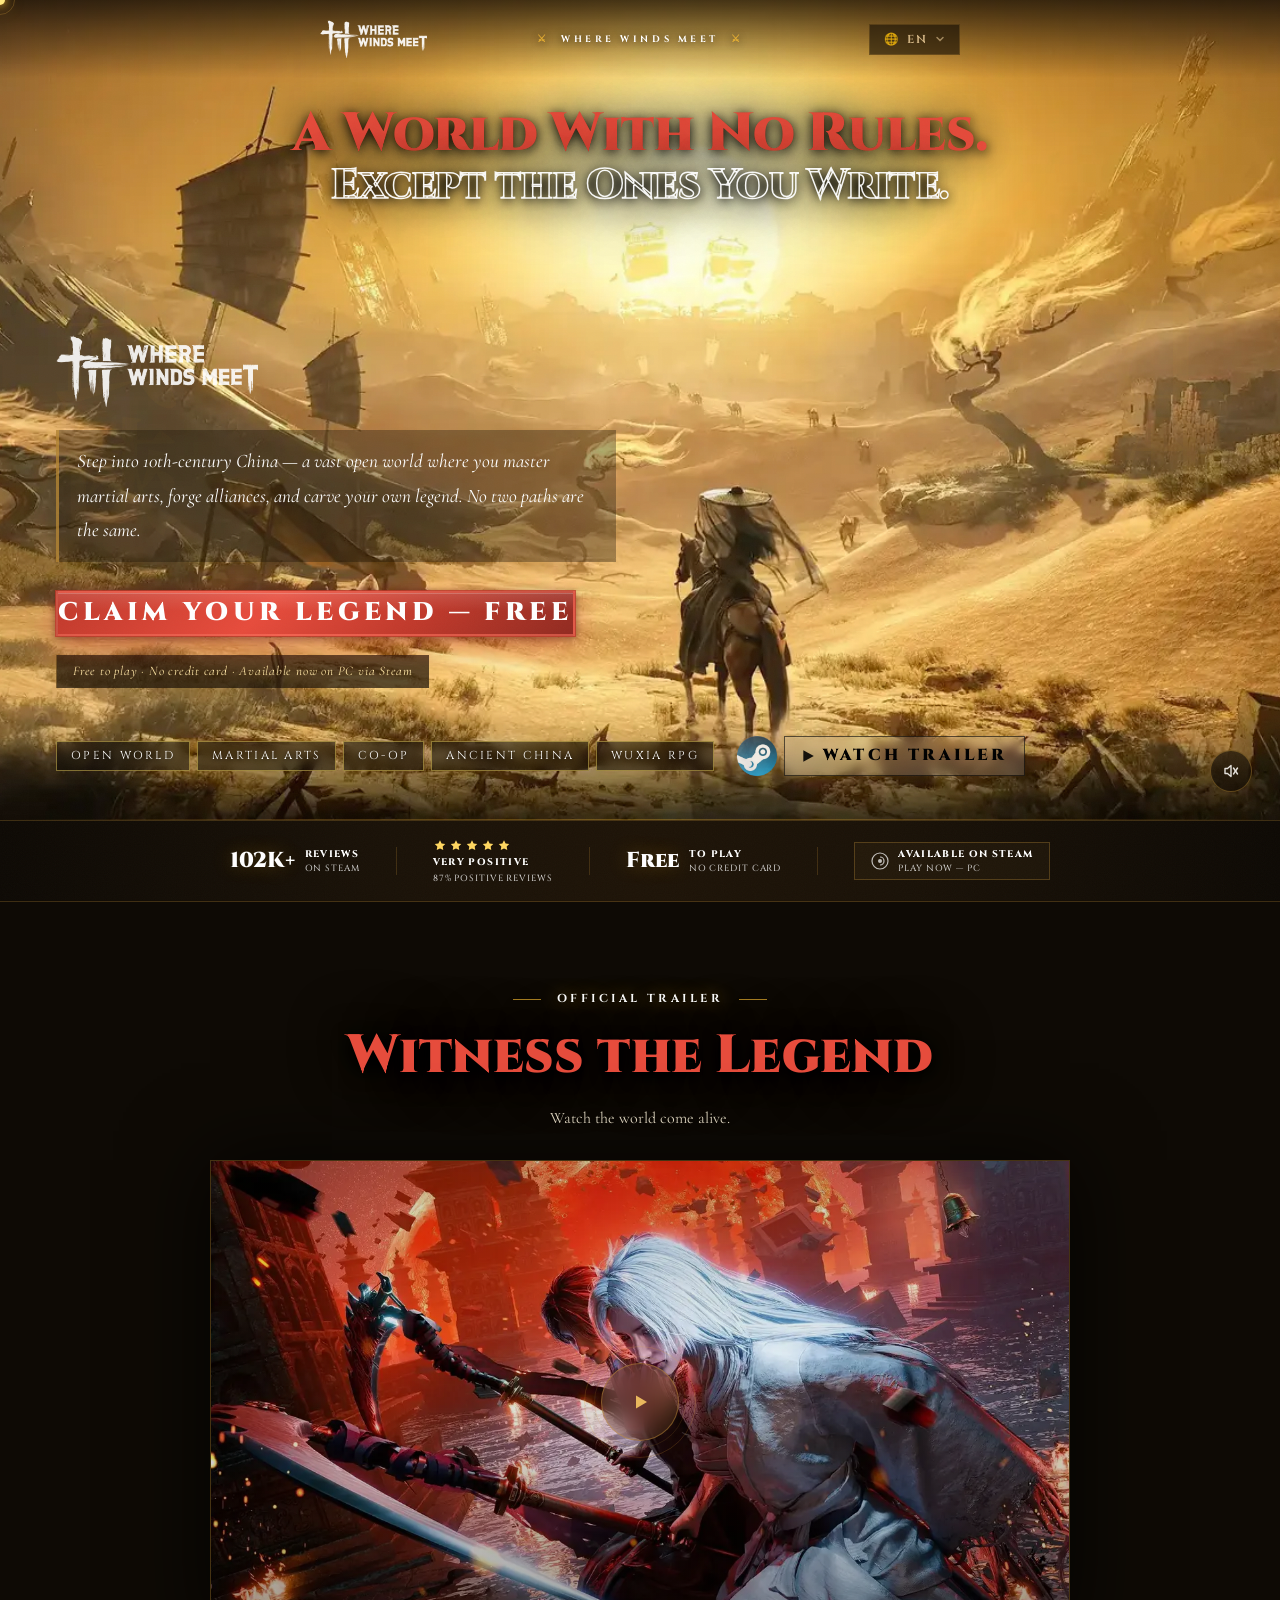
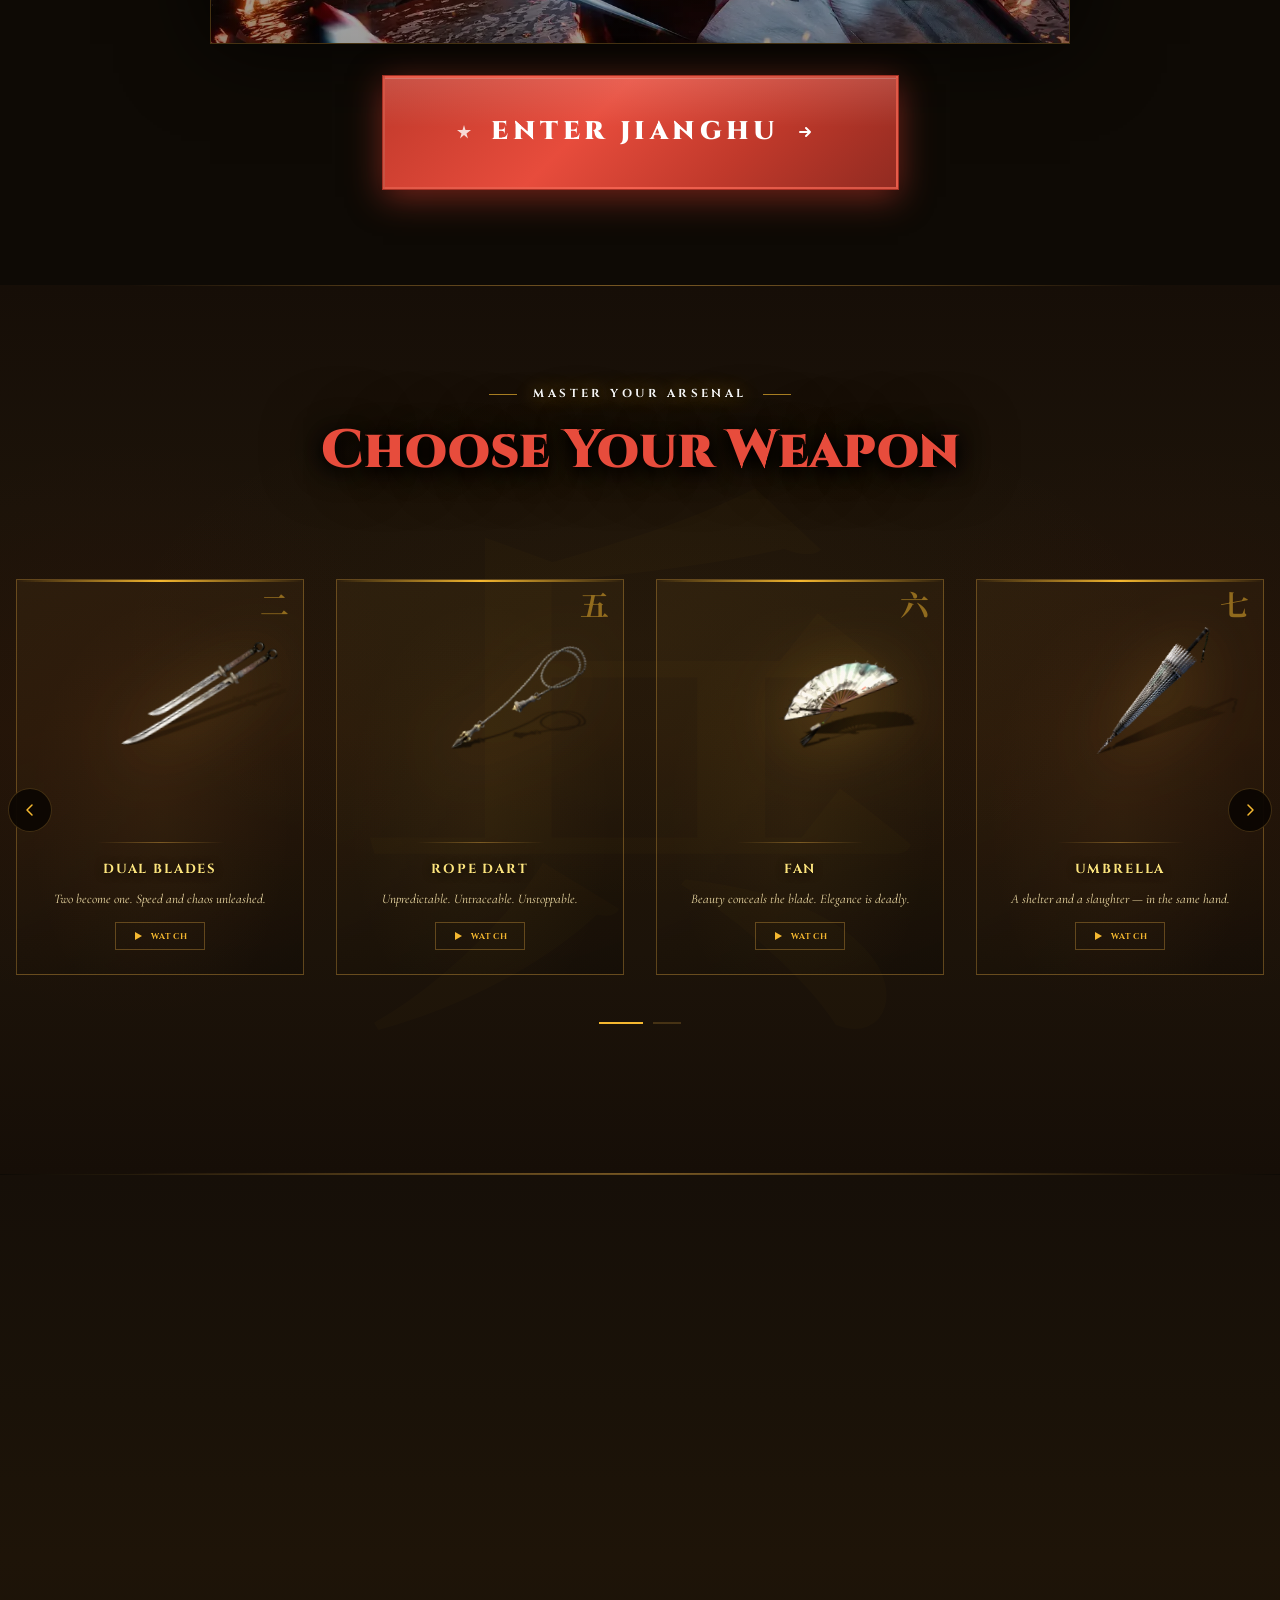
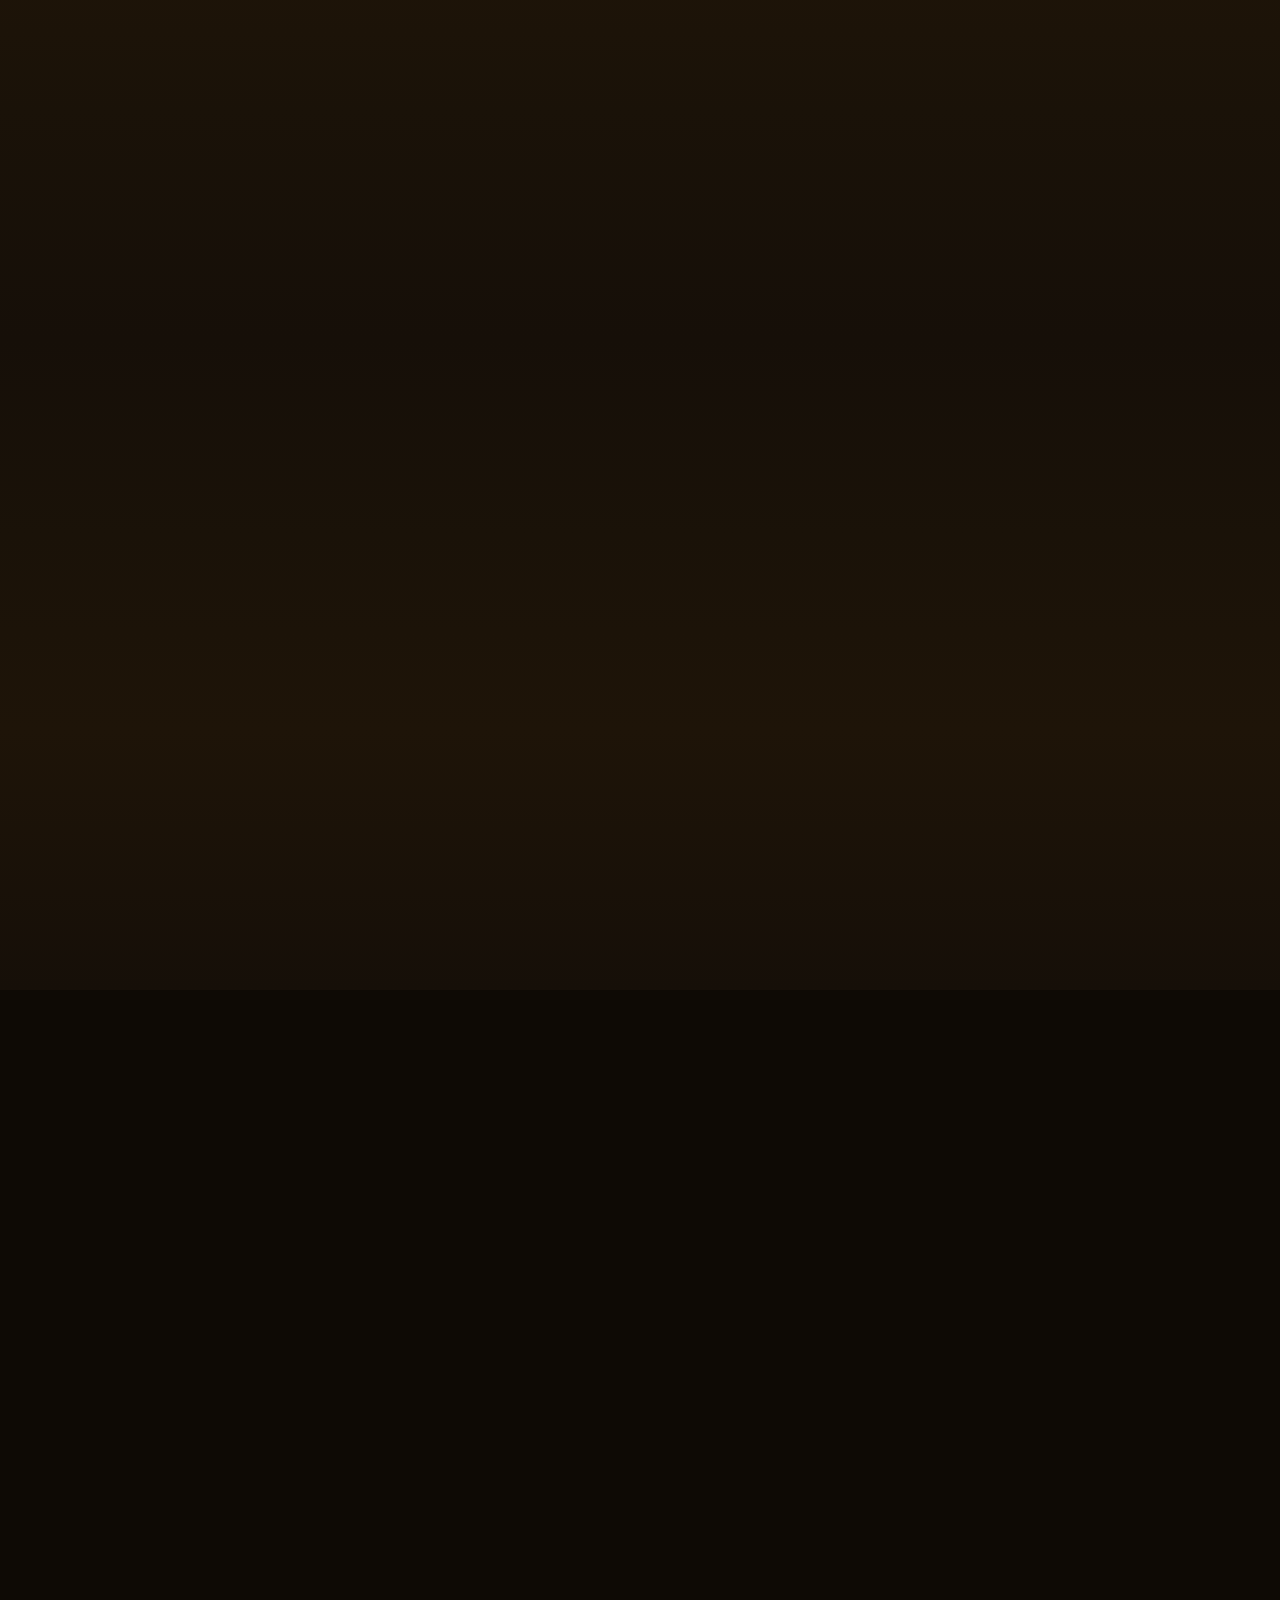
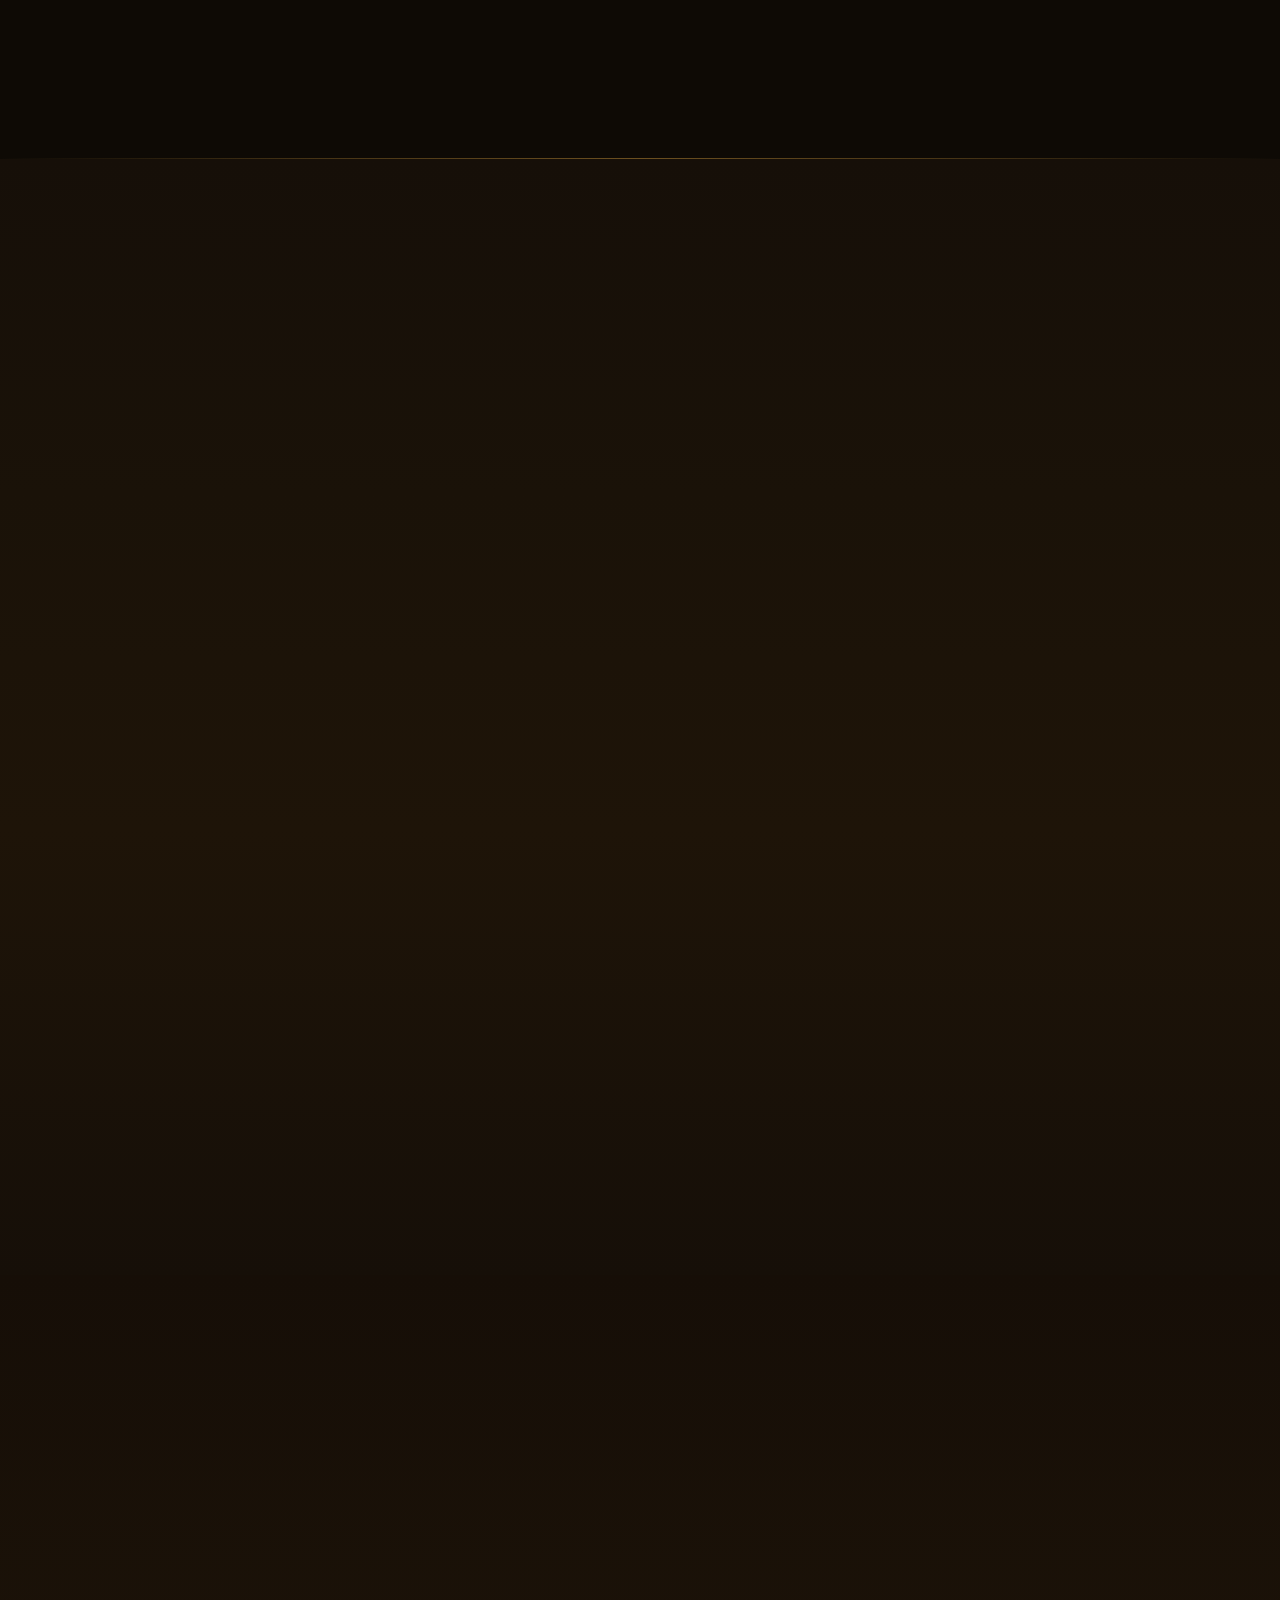
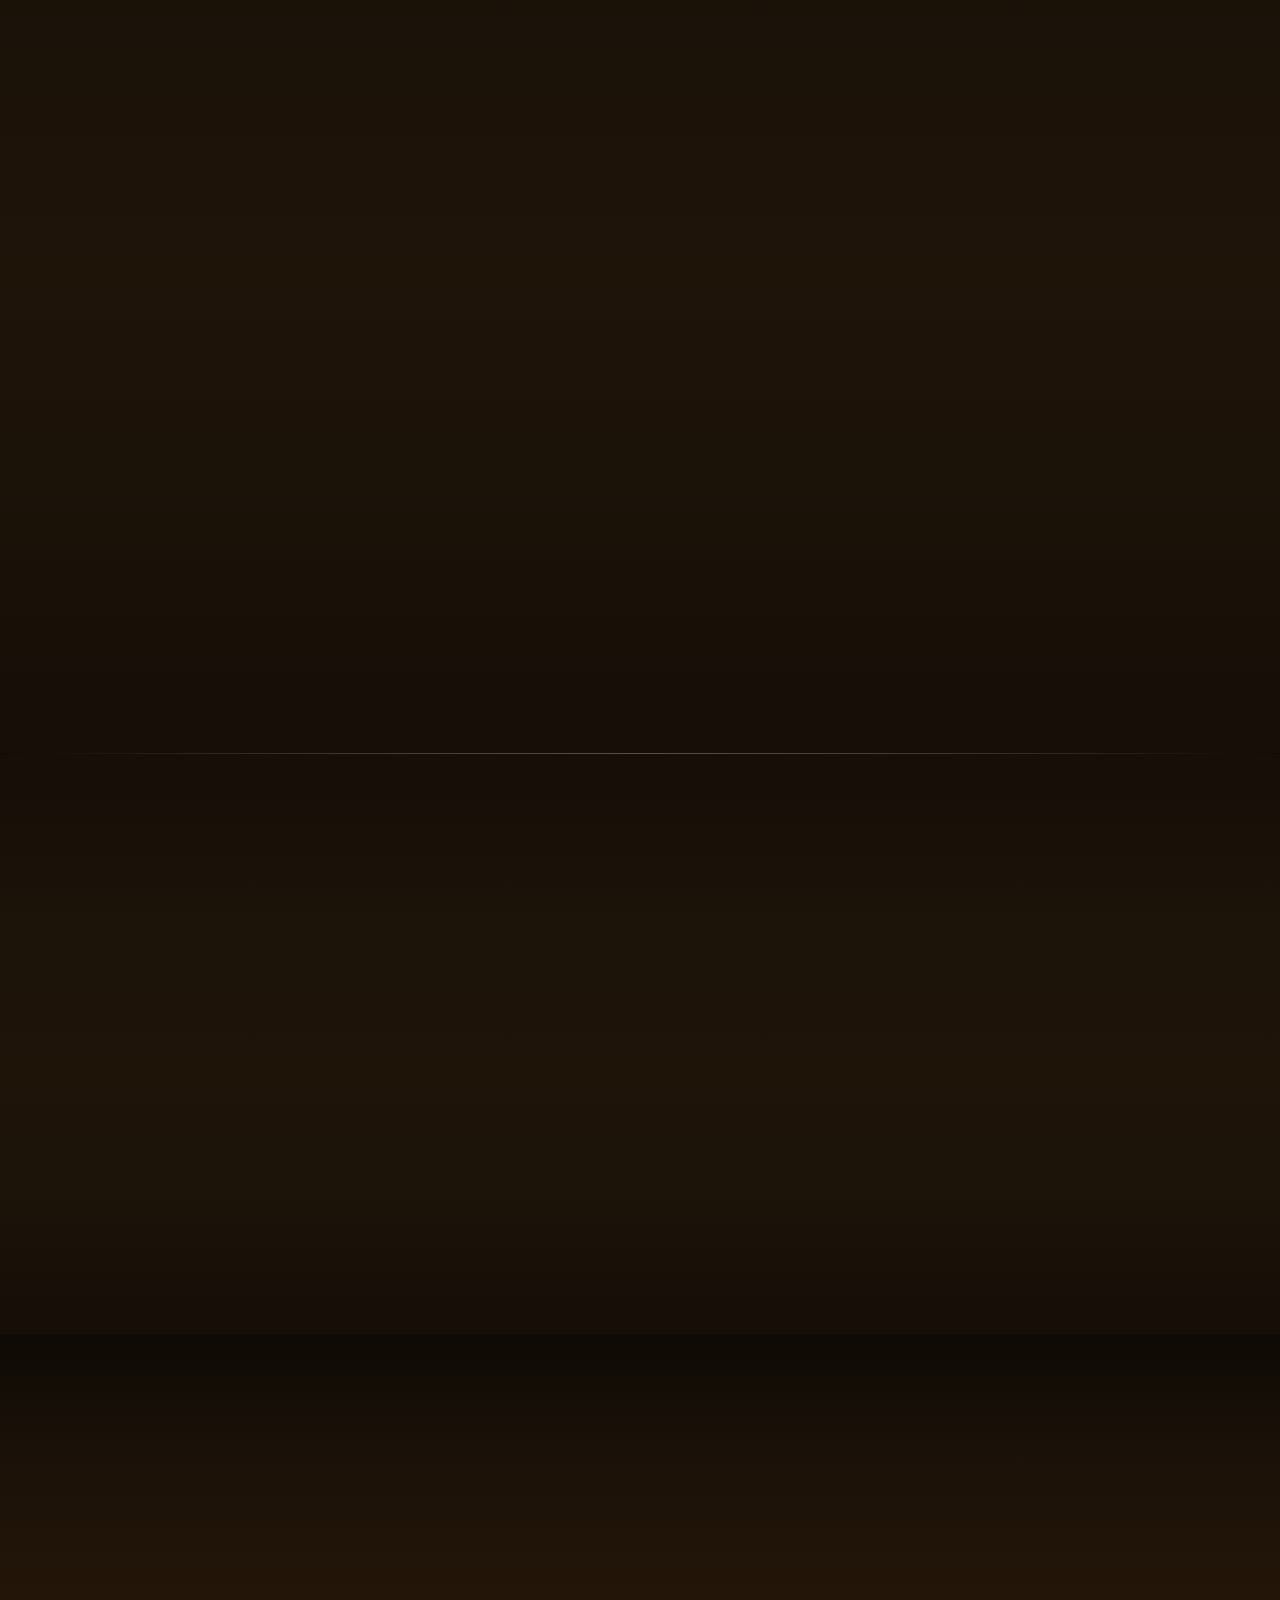
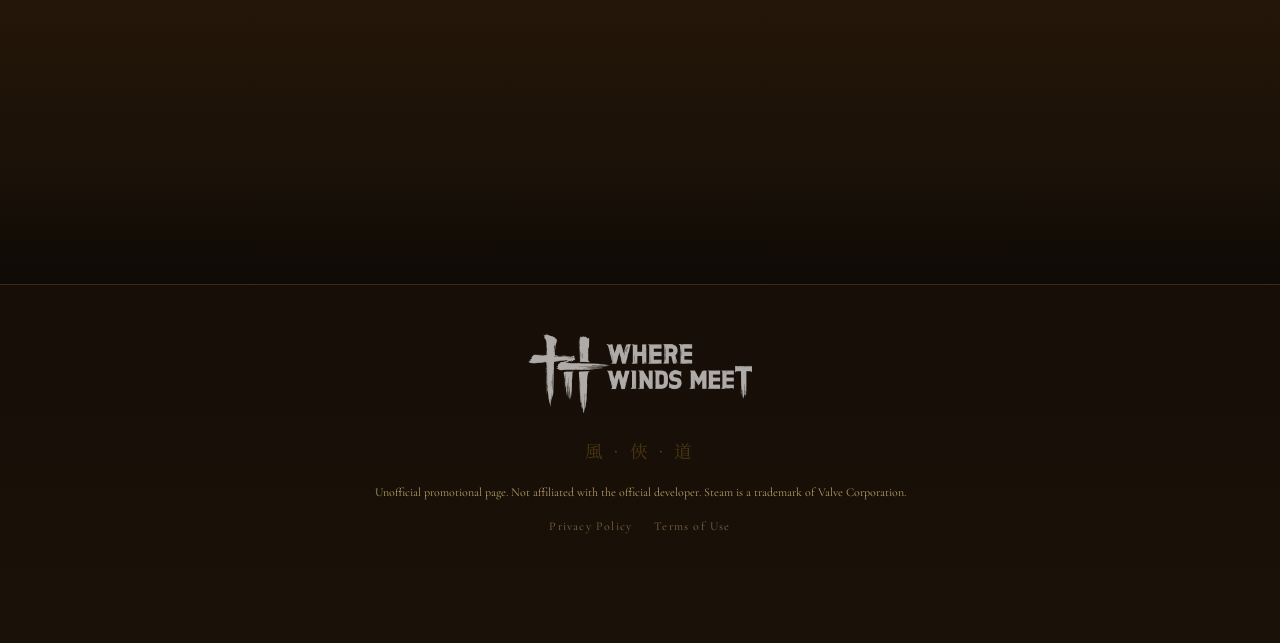
==== commit 409f5a0d: "Update index.html" ====
--- a/index.html
+++ b/index.html
@@ -225,6 +225,81 @@
       backdrop-filter: blur(8px)
     }
 
+    /* Language dropdown */
+    .lang-drop {
+      position: relative
+    }
+
+    .lang-drop-btn {
+      display: inline-flex;
+      align-items: center;
+      gap: 7px;
+      font-family: var(--ff-en);
+      font-size: .72rem;
+      font-weight: 700;
+      letter-spacing: .18em;
+      color: rgba(220, 190, 140, .9);
+      background: rgba(4, 2, 1, .55);
+      border: 1px solid rgba(200, 148, 58, .22);
+      padding: 7px 14px;
+      cursor: pointer;
+      backdrop-filter: blur(8px);
+      transition: all .25s
+    }
+
+    .lang-drop-btn:hover {
+      color: #fff;
+      border-color: rgba(200, 148, 58, .5)
+    }
+
+    .lang-drop-arrow {
+      transition: transform .25s;
+      opacity: .7
+    }
+
+    .lang-drop.open .lang-drop-arrow {
+      transform: rotate(180deg)
+    }
+
+    .lang-drop-list {
+      display: none;
+      position: absolute;
+      top: calc(100% + 6px);
+      right: 0;
+      min-width: 160px;
+      background: rgba(14, 10, 5, .96);
+      border: 1px solid rgba(200, 148, 58, .25);
+      backdrop-filter: blur(16px);
+      list-style: none;
+      padding: 4px 0;
+      z-index: 999
+    }
+
+    .lang-drop.open .lang-drop-list {
+      display: block
+    }
+
+    .lang-drop-list li {
+      font-family: var(--ff-en);
+      font-size: .7rem;
+      font-weight: 700;
+      letter-spacing: .15em;
+      color: rgba(220, 190, 140, .85);
+      padding: 9px 18px;
+      cursor: pointer;
+      transition: all .2s
+    }
+
+    .lang-drop-list li:hover {
+      background: rgba(200, 148, 58, .12);
+      color: #fff
+    }
+
+    .lang-drop-list li[aria-selected="true"] {
+      color: var(--ember);
+      background: rgba(200, 148, 58, .08)
+    }
+
     .lb {
       font-family: var(--ff-en);
       font-size: .75rem;
@@ -515,18 +590,19 @@
     h1.hero-hl {
       font-family: var(--ff-en);
       font-weight: 900;
-      font-size: clamp(2.6rem, 5.8vw, 5rem);
+      font-size: clamp(2rem, 4.2vw, 3.6rem);
       line-height: 1.0;
       letter-spacing: -.01em;
       color: #e74c3c;
+      text-align: center;
       text-shadow: 0 2px 12px rgba(0, 0, 0, 1), 0 4px 40px rgba(0, 0, 0, 1), 0 0 80px rgba(0, 0, 0, .9), 0 0 120px rgba(231, 76, 60, .25);
       margin-bottom: 1.2rem
     }
 
     html.lang-ko h1.hero-hl,
     html.lang-ja h1.hero-hl {
-      font-size: clamp(2.5rem, 7vw, 6.5rem);
-      line-height: 1.1
+      font-size: clamp(1.8rem, 3.8vw, 3.2rem);
+      line-height: 1.15
     }
 
     .hero-hl-stroke {
@@ -539,14 +615,14 @@
 
     .hero-sub {
       max-width: 560px;
-      font-size: clamp(1.25rem, 2.4vw, 1.65rem);
+      font-size: clamp(1rem, 1.6vw, 1.2rem);
       font-weight: 400;
       font-style: italic;
       color: #fff;
       line-height: 1.8;
       margin-bottom: 1.8rem;
-      background: rgba(28, 18, 8, .82);
-      padding: 18px 22px;
+      background: rgba(28, 18, 8, .35);
+      padding: 14px 18px;
       border-left: 3px solid rgba(200, 148, 58, .7)
     }
 
@@ -568,7 +644,7 @@
       display: inline-flex;
       align-items: center;
       font-family: var(--ff-en);
-      font-size: 1.4rem;
+      font-size: 1.6rem;
       font-weight: 900;
       letter-spacing: .18em;
       text-transform: uppercase;
@@ -594,9 +670,10 @@
       display: flex;
       align-items: center;
       gap: 18px;
-      padding: 28px 72px 28px 60px;
+      padding: 34px 84px 34px 70px;
       position: relative;
-      z-index: 1
+      z-index: 1;
+      white-space: nowrap
     }
 
     .cta::before {
@@ -2920,9 +2997,9 @@
 
     .hero-replay {
       position: absolute;
-      bottom: 90px;
-      right: 0;
-      left: 0;
+      top: 50%;
+      left: 50%;
+      transform: translate(-50%, -50%);
       z-index: 6;
       display: none;
       align-items: center;
@@ -3319,7 +3396,7 @@
     .final-cta-section {
       position: relative;
       overflow: hidden;
-      padding: 120px 24px 140px;
+      padding: 70px 24px 80px;
       background: linear-gradient(180deg, #0e0a05, #1a1108 20%, #241608 50%, #1a1108 80%, #0e0a05);
       text-align: center
     }
@@ -3398,7 +3475,7 @@
     .final-cta-h {
       font-family: var(--ff-en);
       font-weight: 900;
-      font-size: clamp(2.2rem, 6vw, 4.5rem);
+      font-size: clamp(1.8rem, 4vw, 3rem);
       color: #e74c3c;
       line-height: 1.05;
       margin-bottom: 16px;
@@ -3925,14 +4002,23 @@
       WHERE WINDS MEET
       <span class="nav-center-icon">⚔</span>
     </div>
-    <div class="lang-row" role="group" aria-label="Language selector">
-      <button class="lb on" data-lang="en" aria-pressed="true">EN</button>
-      <button class="lb" data-lang="ko" aria-pressed="false">KO</button>
-      <button class="lb" data-lang="ja" aria-pressed="false">JA</button>
-      <button class="lb" data-lang="ru" aria-pressed="false">RU</button>
-      <button class="lb" data-lang="vi" aria-pressed="false">VI</button>
-      <button class="lb" data-lang="th" aria-pressed="false">TH</button>
-      <button class="lb" data-lang="tw" aria-pressed="false">TW</button>
+    <div class="lang-drop" id="lang-drop">
+      <button class="lang-drop-btn" id="lang-drop-btn" aria-haspopup="listbox" aria-expanded="false">
+        <span style="filter:sepia(1) saturate(4) hue-rotate(5deg) brightness(1.2)">🌐</span>
+        <span id="lang-drop-label">EN</span>
+        <svg width="10" height="10" viewBox="0 0 10 10" fill="none" aria-hidden="true" class="lang-drop-arrow">
+          <path d="M2 3.5l3 3 3-3" stroke="currentColor" stroke-width="1.5" stroke-linecap="round"/>
+        </svg>
+      </button>
+      <ul class="lang-drop-list" id="lang-drop-list" role="listbox">
+        <li role="option" data-lang="en" aria-selected="true">EN — English</li>
+        <li role="option" data-lang="ko" aria-selected="false">KO — 한국어</li>
+        <li role="option" data-lang="ja" aria-selected="false">JA — 日本語</li>
+        <li role="option" data-lang="ru" aria-selected="false">RU — Русский</li>
+        <li role="option" data-lang="vi" aria-selected="false">VI — Tiếng Việt</li>
+        <li role="option" data-lang="th" aria-selected="false">TH — ภาษาไทย</li>
+        <li role="option" data-lang="tw" aria-selected="false">TW — 繁體中文</li>
+      </ul>
     </div>
   </nav>
 
@@ -3992,18 +4078,18 @@
     </div>
     <div class="embers" id="embers" aria-hidden="true"></div>
     <div class="hero-content">
+      <h1 class="hero-hl rv d1">
+        <span data-i18n="hero.h1">A World With No Rules.</span>
+        <span class="hero-hl-stroke" data-i18n="hero.h2">Except the Ones You Write.</span>
+      </h1>
+
       <!-- GAME TITLE IDENTITY -->
-      <div class="game-title-wrap rv">
-
+      <div style="margin-top:8rem">
+      <div class="game-title-wrap rv d2">
         <img id="hero-logo" src="" alt="Where Winds Meet"
           style="height:clamp(40px,6vw,72px);width:auto;display:none;object-fit:contain;filter:brightness(0) invert(1);opacity:.9;margin-bottom:4px">
         <div class="game-title" id="game-title-text" data-i18n="game.name">WHERE WINDS MEET</div>
       </div>
-
-      <h1 class="hero-hl rv d1">
-        <span data-i18n="hero.h1">A World With No Rules.</span>
-        <span class="hero-hl-stroke" data-i18n="hero.h2">Except the Ones You Write.</span>
-      </h1>
       <p class="hero-sub rv d2" data-i18n="hero.sub">Step into 10th-century China — a vast open world where you master martial arts, forge alliances, and carve your own legend. No two paths are the same.</p>
       <div class="hero-acts rv d3" style="flex-wrap:wrap;gap:14px;align-items:center">
         <a href="https://to.wendiro.com/u?k=9db47141846349488810b469b5a18a32&via=16314" class="cta" id="hero-cta"
@@ -4022,28 +4108,25 @@
         </a>
       </div>
       <p class="hero-note rv d3" data-i18n="hero.note">Free to play · No credit card · Available now on PC via Steam</p>
-      <div class="chips rv d4" role="list" aria-label="Game features" style="padding-top:32px">
+      <div class="chips rv d4" role="list" aria-label="Game features" style="padding-top:32px;align-items:center">
         <span class="chip" role="listitem" data-i18n="chip1">Open World</span>
         <span class="chip" role="listitem" data-i18n="chip2">Martial Arts</span>
         <span class="chip" role="listitem" data-i18n="chip3">Co-op</span>
         <span class="chip" role="listitem" data-i18n="chip4">Ancient China</span>
         <span class="chip" role="listitem" data-i18n="chip5">Wuxia RPG</span>
+        <a href="https://to.wendiro.com/u?k=9db47141846349488810b469b5a18a32&via=16314" aria-label="Play on Steam" target="_blank" rel="noopener noreferrer"
+          style="display:inline-flex;align-items:center;margin-left:16px;opacity:.85;transition:opacity .25s">
+          <img src="assets/images/steam_logo.webp" alt="Steam" style="height:40px;width:auto;display:block;mix-blend-mode:screen">
+        </a>
+        <a href="#trailer-section"
+          style="display:inline-flex;align-items:center;gap:8px;font-family:var(--ff-en);font-size:1rem;font-weight:900;letter-spacing:.2em;text-transform:uppercase;color:#000;text-decoration:none;transition:all .25s;border:1.5px solid rgba(0,0,0,.6);padding:6px 16px;background:rgba(255,255,255,.15);backdrop-filter:blur(4px)">
+          <svg width="14" height="14" viewBox="0 0 12 12" fill="none" aria-hidden="true">
+            <polygon points="2,1 11,6 2,11" fill="currentColor" opacity=".9"/>
+          </svg>
+          <span data-i18n="tra.watch">Watch Trailer</span>
+        </a>
       </div>
-    </div>
-
-    <!-- Platform Badges -->
-    <div class="hero-platforms" aria-label="Available platforms">
-      <a href="https://to.wendiro.com/u?k=9db47141846349488810b469b5a18a32&via=16314" id="steam-badge-btn"
-        class="hero-platform-btn" aria-label="Play on Steam" target="_blank" rel="noopener noreferrer">
-        <img src="assets/images/steam_logo.webp" alt="Steam" class="hero-platform-img">
-        <span class="hero-platform-label">Steam</span>
-      </a>
-      <div class="hero-platform-divider" aria-hidden="true"></div>
-      <a href="https://to.wendiro.com/u?k=9db47141846349488810b469b5a18a32&via=16314" id="win-badge-btn"
-        class="hero-platform-btn" aria-label="Available on Windows PC" target="_blank" rel="noopener noreferrer">
-        <img src="assets/images/windows_logo.webp" alt="Windows" class="hero-platform-img">
-        <span class="hero-platform-label">Windows</span>
-      </a>
+      </div>
     </div>
 
     <div class="hero-baseline" aria-hidden="true"></div>
@@ -4115,7 +4198,7 @@
     </div>
 
 
-    <section class="trailer-section" aria-labelledby="trailer-h">
+    <section class="trailer-section" id="trailer-section" aria-labelledby="trailer-h">
       <div class="trailer-inner">
         <div class="trailer-header">
           <p class="section-tag rv" data-i18n="tra.tag">Official Trailer</p>
@@ -5141,7 +5224,7 @@
             'wpn.w7.n': 'Umbrella', 'wpn.w7.d': 'A shelter and a slaughter — in the same hand.',
             'gal.tag': 'The World Awaits', 'gal.h': 'See the Jianghu',
             'gal.l1': 'The Martial World', 'gal.l2': 'Where the Rain Falls', 'gal.l3': 'Where Legends Are Born', 'gal.l4': 'Ancient Paths', 'gal.l5': 'The Wandering Seeker',
-            'tra.tag': 'Official Trailer', 'tra.h': 'Witness the Legend', 'tra.sub': 'Watch the world come alive.', 'tra.cta': 'Enter Jianghu',
+            'tra.tag': 'Official Trailer', 'tra.h': 'Witness the Legend', 'tra.sub': 'Watch the world come alive.', 'tra.cta': 'Enter Jianghu', 'tra.watch': 'Watch Trailer',
             'rev.tag': 'What Players Say', 'rev.h': 'The Jianghu Speaks',
             'rev.s1.lbl': 'Steam Reviews', 'rev.s1.sub': 'All languages combined',
             'rev.s2.lbl': 'Very Positive', 'rev.s2.sub': 'English reviews rating',
@@ -5177,7 +5260,7 @@
             'meta.t': 'Where Winds Meet — 강호 입문',
             'game.badge': '오픈 월드 무협 RPG', 'game.name': '바람이 만나는 곳', 'game.tagline': '10세기 중국 · 무료 플레이 · PC',
             'hero.ey': '모든 검에는 이야기가 있다. 당신의 것을 써라.', 'hero.h1': '규칙 없는 세계.', 'hero.h2': '오직 당신이 쓰는 것만이 규칙이다.',
-            'hero.sub': '고대의 세계가 당신을 지켜보고 있다. 모든 길은 어떤 지도도 보여줄 수 없는 곳으로 이어진다.',
+            'hero.sub': '10세기 중국으로 발을 들이세요 — 무술을 연마하고, 동맹을 맺고, 나만의 전설을 새기는 광활한 오픈 월드. 같은 길은 없습니다.',
             'hero.cta': '전설을 차지하라 — 무료', 'hero.note': '무료 플레이. 강호는 단 하나만 요구한다: 들어올 것.',
             'chip1': '오픈 월드', 'chip2': '무술', 'chip3': '협동 플레이', 'chip4': '고대 중국', 'chip5': '무협 RPG',
             'world.tag': '살아 숨쉬는 세계', 'world.h': '모든 바람에는 이름이 있다',
@@ -5196,7 +5279,7 @@
             'wpn.w7.n': '우산', 'wpn.w7.d': '피난처이자 학살.',
             'gal.tag': '세계가 기다린다', 'gal.h': '강호를 보라',
             'gal.l1': '무협의 세계', 'gal.l2': '비가 내리는 곳', 'gal.l3': '전설이 태어나는 곳', 'gal.l4': '고대의 길', 'gal.l5': '방랑하는 탐구자',
-            'tra.tag': '공식 트레일러', 'tra.h': '전설을 목격하라', 'tra.sub': '세계가 살아 숨쉬는 모습을 보라.', 'tra.cta': '강호 입문',
+            'tra.tag': '공식 트레일러', 'tra.h': '전설을 목격하라', 'tra.sub': '세계가 살아 숨쉬는 모습을 보라.', 'tra.cta': '강호 입문', 'tra.watch': '트레일러 보기',
             'rev.tag': '플레이어들의 이야기', 'rev.h': '강호가 말하다',
             'rev.s1.lbl': 'Steam 리뷰', 'rev.s1.sub': '전체 언어 합산',
             'rev.s2.lbl': '매우 긍정적', 'rev.s2.sub': '영어 리뷰 평가',
@@ -5251,7 +5334,7 @@
             'wpn.w7.n': '傘', 'wpn.w7.d': '避難所と殺戮が宿る。',
             'gal.tag': '世界が待つ', 'gal.h': '江湖を見よ',
             'gal.l1': '武侠の世界', 'gal.l2': '雨が降る場所', 'gal.l3': '伝説が生まれる場所', 'gal.l4': '古の道', 'gal.l5': 'さすらいの探求者',
-            'tra.tag': '公式トレーラー', 'tra.h': '伝説を目撃せよ', 'tra.sub': '世界が息吹く瞬間を見よ。', 'tra.cta': '江湖へ進む',
+            'tra.tag': '公式トレーラー', 'tra.h': '伝説を目撃せよ', 'tra.sub': '世界が息吹く瞬間を見よ。', 'tra.cta': '江湖へ進む', 'tra.watch': 'トレーラーを見る',
             'rev.tag': 'プレイヤーの声', 'rev.h': '江湖が語る',
             'rev.s1.lbl': 'Steamレビュー', 'rev.s1.sub': '全言語合計',
             'rev.s2.lbl': '非常に好評', 'rev.s2.sub': '英語レビュー評価',
@@ -5312,7 +5395,7 @@
             'wpn.w7.n': 'Зонт', 'wpn.w7.d': 'Защита и расправа — в одной ладони.',
             'gal.tag': 'Мир уже зовёт', 'gal.h': 'Увидь Цзянху',
             'gal.l1': 'Мир боевых искусств', 'gal.l2': 'Там, где приходит дождь', 'gal.l3': 'Там, где рождаются легенды', 'gal.l4': 'Древние тропы', 'gal.l5': 'Странник в поиске',
-            'tra.tag': 'Официальный трейлер', 'tra.h': 'Увидь легенду', 'tra.sub': 'Посмотри, как этот мир оживает.', 'tra.cta': 'Войти в Цзянху',
+            'tra.tag': 'Официальный трейлер', 'tra.h': 'Увидь легенду', 'tra.sub': 'Посмотри, как этот мир оживает.', 'tra.cta': 'Войти в Цзянху', 'tra.watch': 'Смотреть трейлер',
             'rev.tag': 'Что говорят игроки', 'rev.h': 'Цзянху говорит само за себя',
             'rev.s1.lbl': 'Отзывы в Steam', 'rev.s1.sub': 'Все языки вместе',
             'rev.s2.lbl': 'Очень положительные', 'rev.s2.sub': 'Оценка англоязычных отзывов',
@@ -5370,7 +5453,7 @@
             'wpn.w7.n': 'Ô', 'wpn.w7.d': 'Vừa che chở, vừa kết liễu — trong cùng một bàn tay.',
             'gal.tag': 'Thế giới đang chờ', 'gal.h': 'Ngắm nhìn giang hồ',
             'gal.l1': 'Thế giới võ lâm', 'gal.l2': 'Nơi mưa rơi', 'gal.l3': 'Nơi huyền thoại ra đời', 'gal.l4': 'Lối xưa cổ kính', 'gal.l5': 'Người lữ khách đơn hành',
-            'tra.tag': 'Trailer chính thức', 'tra.h': 'Chứng kiến huyền thoại', 'tra.sub': 'Xem thế giới ấy chuyển động và sống dậy.', 'tra.cta': 'Bước vào giang hồ',
+            'tra.tag': 'Trailer chính thức', 'tra.h': 'Chứng kiến huyền thoại', 'tra.sub': 'Xem thế giới ấy chuyển động và sống dậy.', 'tra.cta': 'Bước vào giang hồ', 'tra.watch': 'Xem Trailer',
             'rev.tag': 'Người chơi nói gì', 'rev.h': 'Giang hồ đã lên tiếng',
             'rev.s1.lbl': 'Đánh giá trên Steam', 'rev.s1.sub': 'Tổng hợp mọi ngôn ngữ',
             'rev.s2.lbl': 'Rất tích cực', 'rev.s2.sub': 'Tỷ lệ đánh giá tiếng Anh',
@@ -5428,7 +5511,7 @@
             'wpn.w7.n': 'ร่ม', 'wpn.w7.d': 'ทั้งปกป้องและปลิดชีพในมือเดียว.',
             'gal.tag': 'โลกกำลังรออยู่', 'gal.h': 'มองเห็นยุทธภพด้วยตา',
             'gal.l1': 'โลกแห่งยุทธจักร', 'gal.l2': 'ที่ซึ่งฝนโปรยลงมา', 'gal.l3': 'ที่ซึ่งตำนานถือกำเนิด', 'gal.l4': 'เส้นทางโบราณ', 'gal.l5': 'ผู้แสวงหาที่เดินเดียวดาย',
-            'tra.tag': 'ตัวอย่างอย่างเป็นทางการ', 'tra.h': 'เห็นตำนานด้วยตาของคุณเอง', 'tra.sub': 'ดูโลกใบนี้มีชีวิตขึ้นตรงหน้า.', 'tra.cta': 'ก้าวสู่ยุทธภพ',
+            'tra.tag': 'ตัวอย่างอย่างเป็นทางการ', 'tra.h': 'เห็นตำนานด้วยตาของคุณเอง', 'tra.sub': 'ดูโลกใบนี้มีชีวิตขึ้นตรงหน้า.', 'tra.cta': 'ก้าวสู่ยุทธภพ', 'tra.watch': 'ชมตัวอย่าง',
             'rev.tag': 'เสียงจากผู้เล่น', 'rev.h': 'ยุทธภพพูดแทนตัวเองแล้ว',
             'rev.s1.lbl': 'รีวิวบน Steam', 'rev.s1.sub': 'รวมทุกภาษา',
             'rev.s2.lbl': 'แง่บวกมาก', 'rev.s2.sub': 'คะแนนจากรีวิวภาษาอังกฤษ',
@@ -5486,7 +5569,7 @@
             'wpn.w7.n': '傘', 'wpn.w7.d': '同一隻手裡，既能護你，也能奪命。',
             'gal.tag': '世界正在等你', 'gal.h': '看見這片江湖',
             'gal.l1': '武俠世界', 'gal.l2': '雨落之地', 'gal.l3': '傳奇誕生之所', 'gal.l4': '古道舊跡', 'gal.l5': '行於風中的尋路人',
-            'tra.tag': '官方預告片', 'tra.h': '親眼見證傳奇', 'tra.sub': '看這個世界如何真正活起來。', 'tra.cta': '踏入江湖',
+            'tra.tag': '官方預告片', 'tra.h': '親眼見證傳奇', 'tra.sub': '看這個世界如何真正活起來。', 'tra.cta': '踏入江湖', 'tra.watch': '觀看預告片',
             'rev.tag': '玩家怎麼說', 'rev.h': '江湖自己會說話',
             'rev.s1.lbl': 'Steam 評價', 'rev.s1.sub': '所有語言綜合',
             'rev.s2.lbl': '極度好評', 'rev.s2.sub': '英文評價表現',
@@ -5557,10 +5640,12 @@
             }
           });
           document.title = T[l]['meta.t'] || T.en['meta.t'];
-          document.querySelectorAll('.lb').forEach(function (b) {
-            var on = b.dataset.lang === l;
-            b.classList.toggle('on', on);
-            b.setAttribute('aria-pressed', String(on));
+          // Update dropdown label
+          var lbl = document.getElementById('lang-drop-label');
+          if (lbl) lbl.textContent = l.toUpperCase();
+          document.querySelectorAll('.lang-drop-list li').forEach(function (li) {
+            var on = li.dataset.lang === l;
+            li.setAttribute('aria-selected', String(on));
           });
           if (push) {
             try {
@@ -5571,9 +5656,28 @@
             } catch (e) { }
           }
         }
-        document.querySelectorAll('.lb').forEach(function (b) {
-          b.addEventListener('click', function () { setLang(b.dataset.lang, true); });
-        });
+        // Dropdown toggle
+        var dropBtn = document.getElementById('lang-drop-btn');
+        var dropEl = document.getElementById('lang-drop');
+        var dropList = document.getElementById('lang-drop-list');
+        if (dropBtn && dropEl) {
+          dropBtn.addEventListener('click', function (e) {
+            e.stopPropagation();
+            var open = dropEl.classList.toggle('open');
+            dropBtn.setAttribute('aria-expanded', String(open));
+          });
+          document.addEventListener('click', function () {
+            dropEl.classList.remove('open');
+            dropBtn.setAttribute('aria-expanded', 'false');
+          });
+          document.querySelectorAll('.lang-drop-list li').forEach(function (li) {
+            li.addEventListener('click', function () {
+              setLang(li.dataset.lang, true);
+              dropEl.classList.remove('open');
+              dropBtn.setAttribute('aria-expanded', 'false');
+            });
+          });
+        }
         window.addEventListener('popstate', function () {
           setLang(new URLSearchParams(location.search).get('lang') || 'en', false);
         });
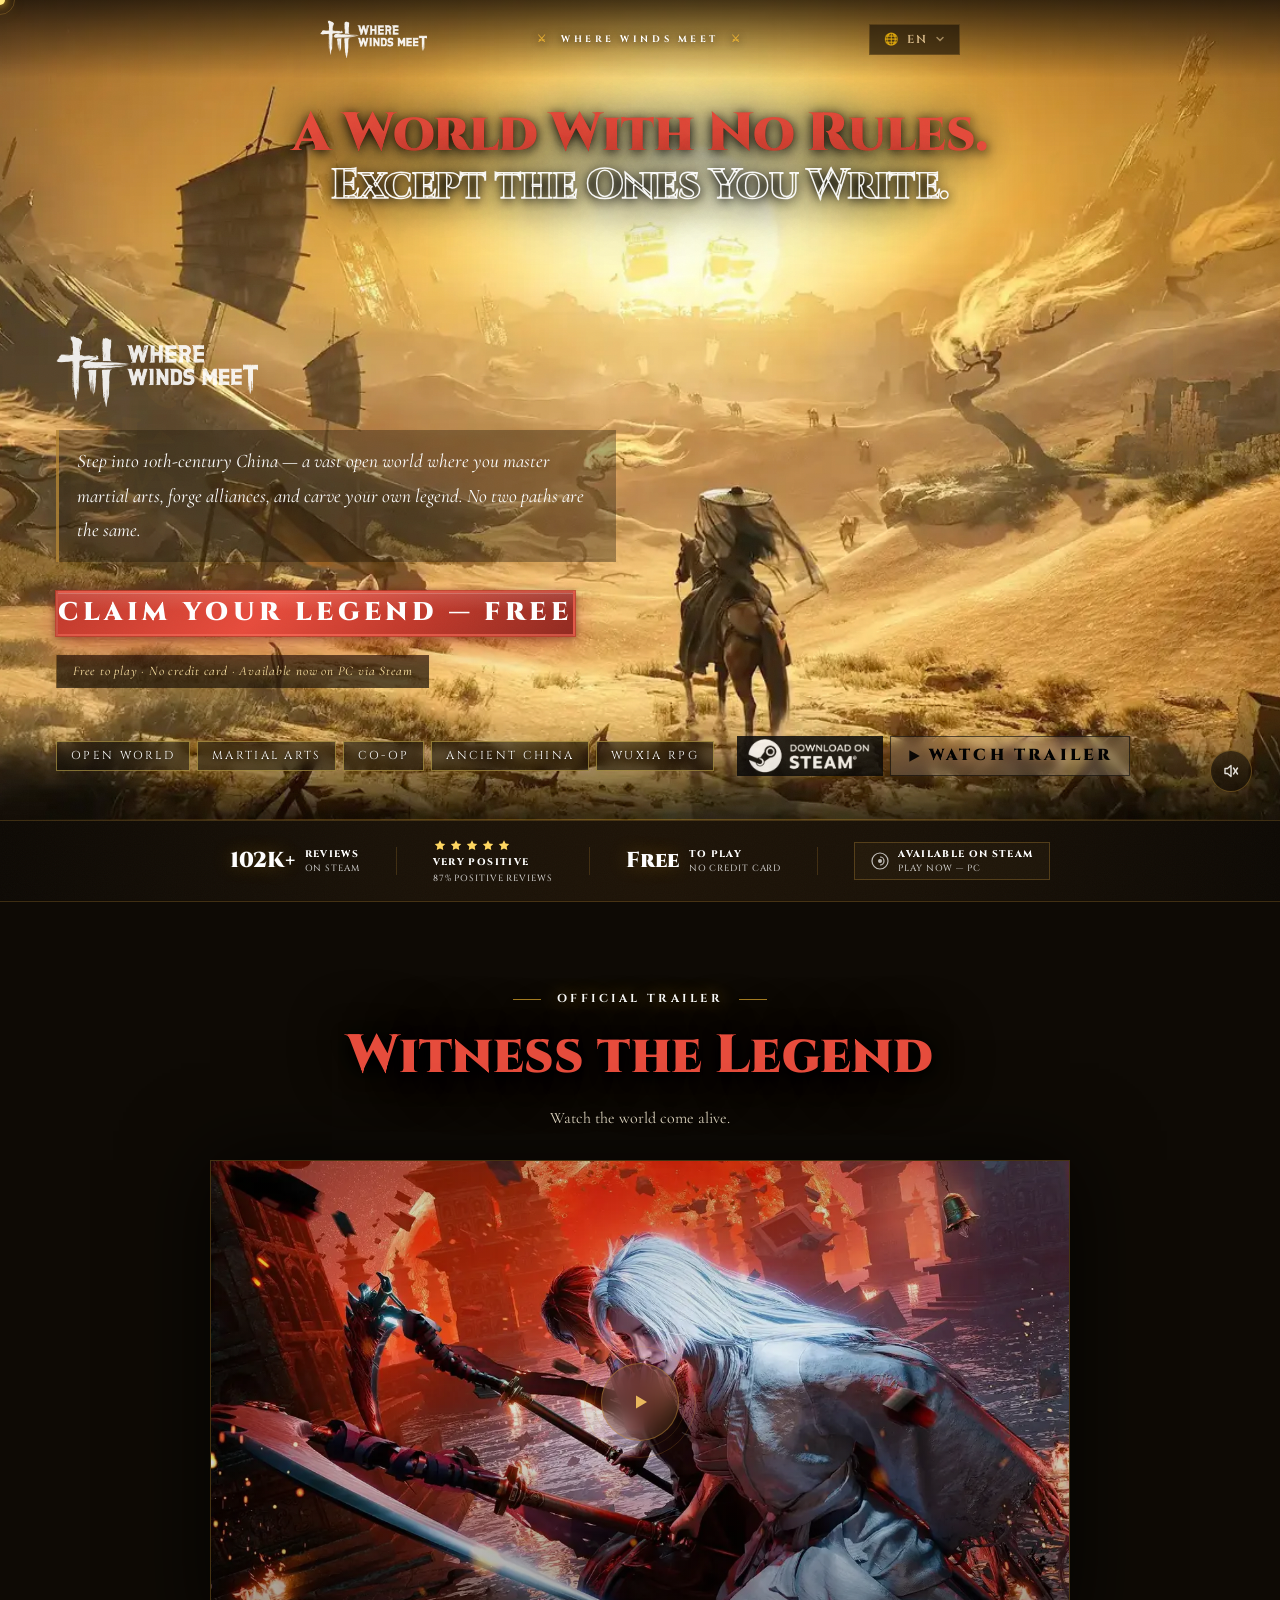
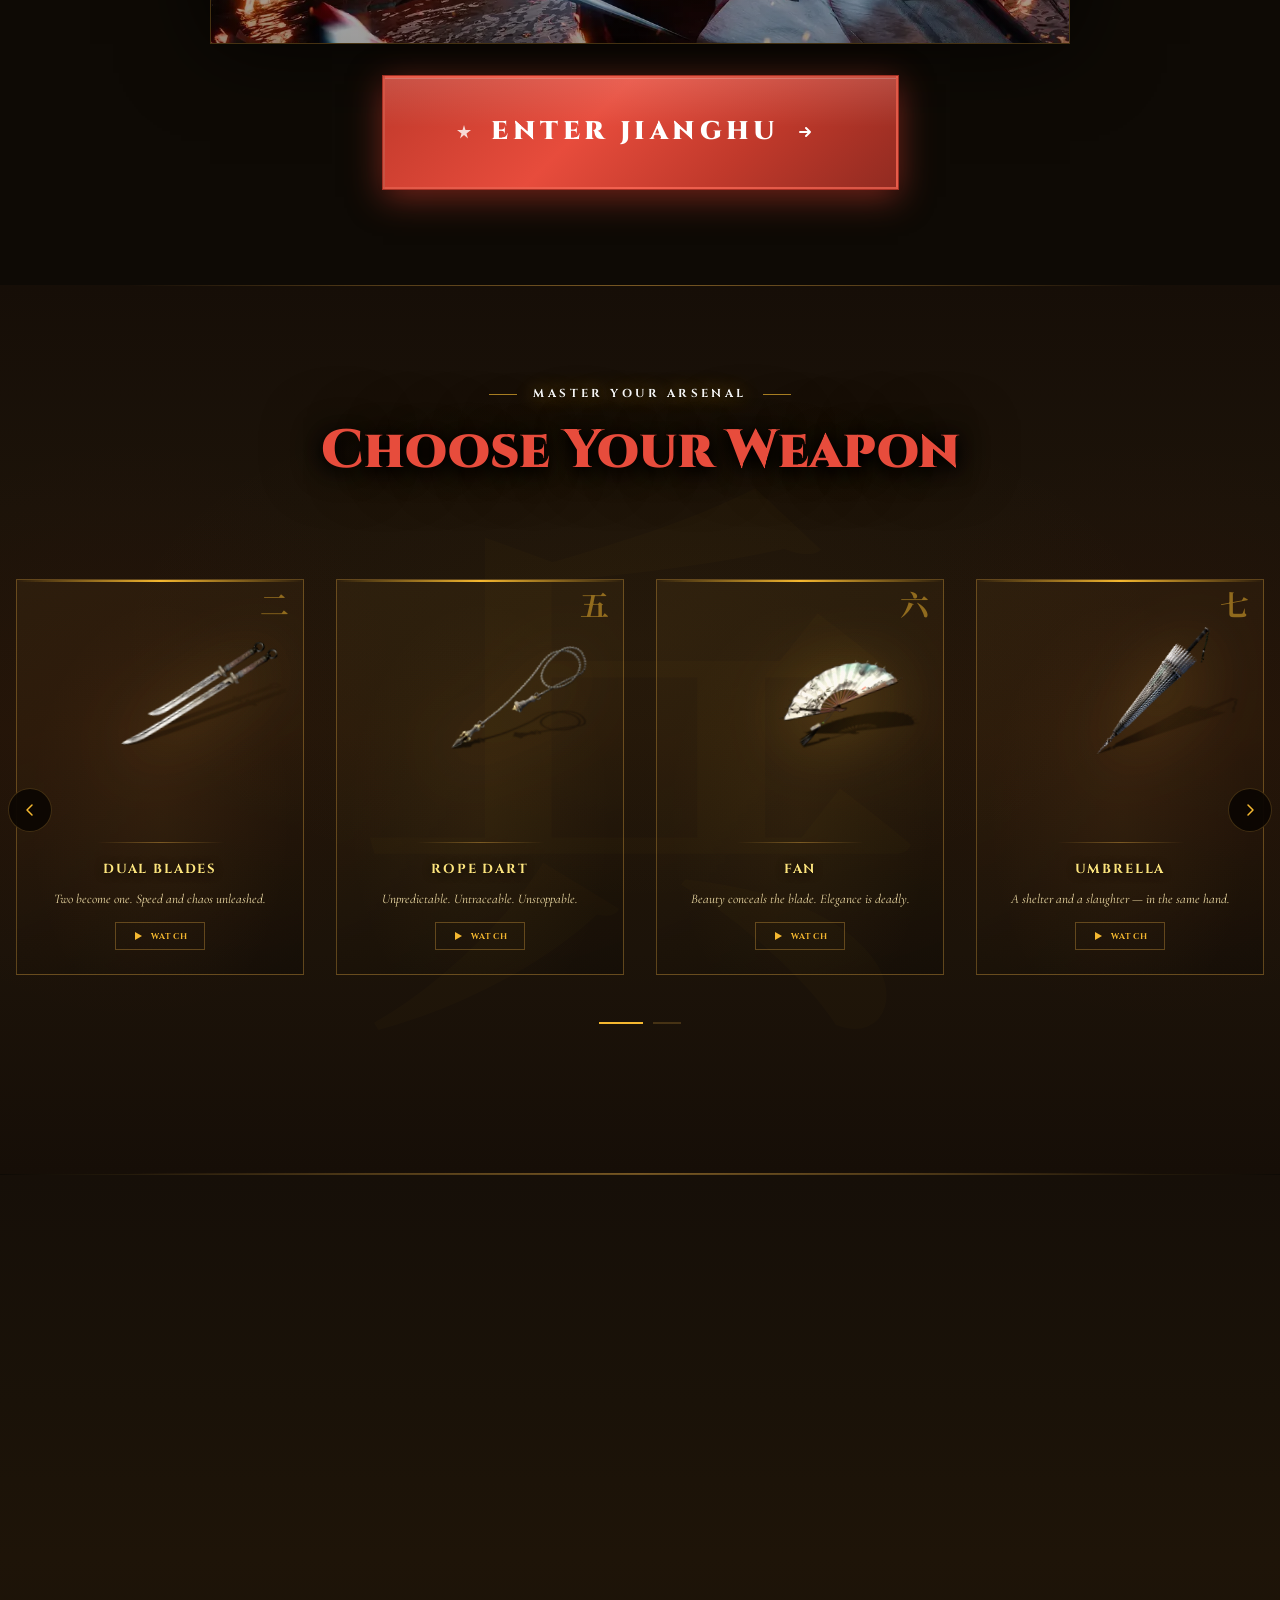
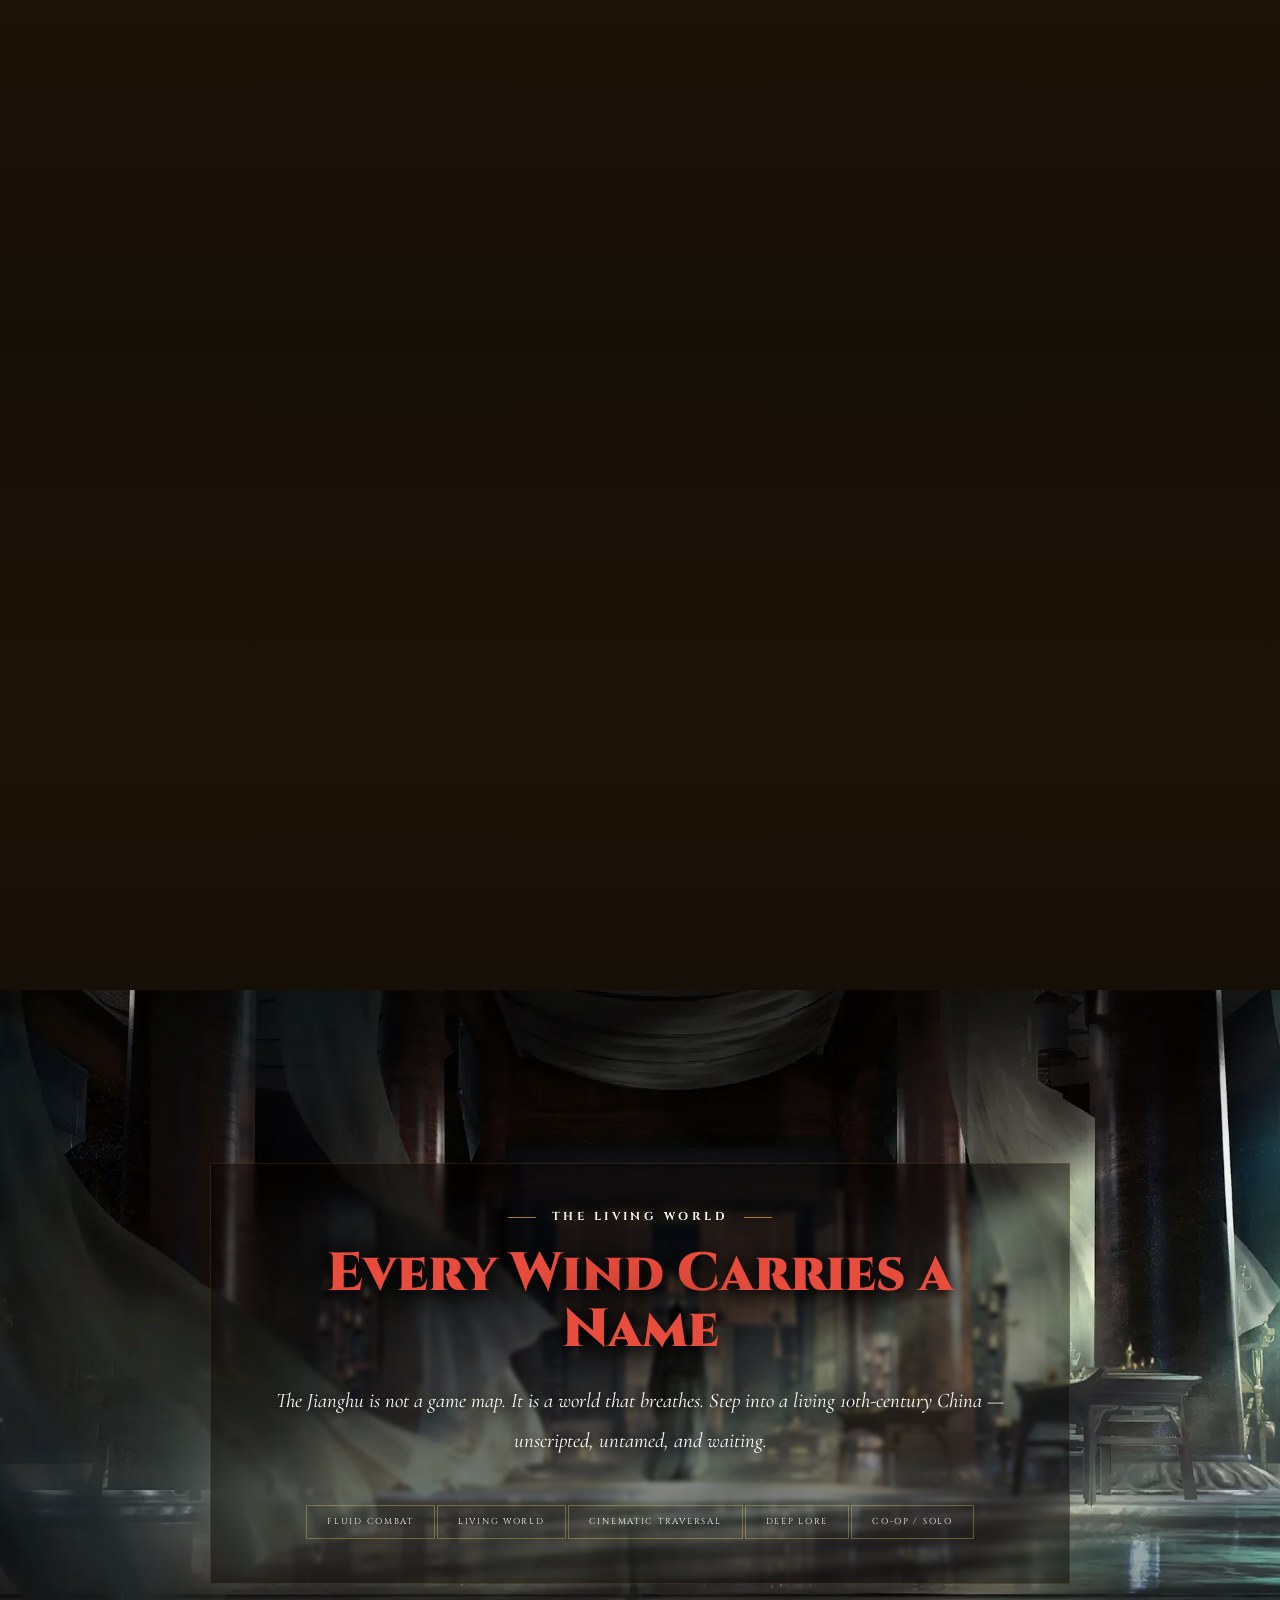
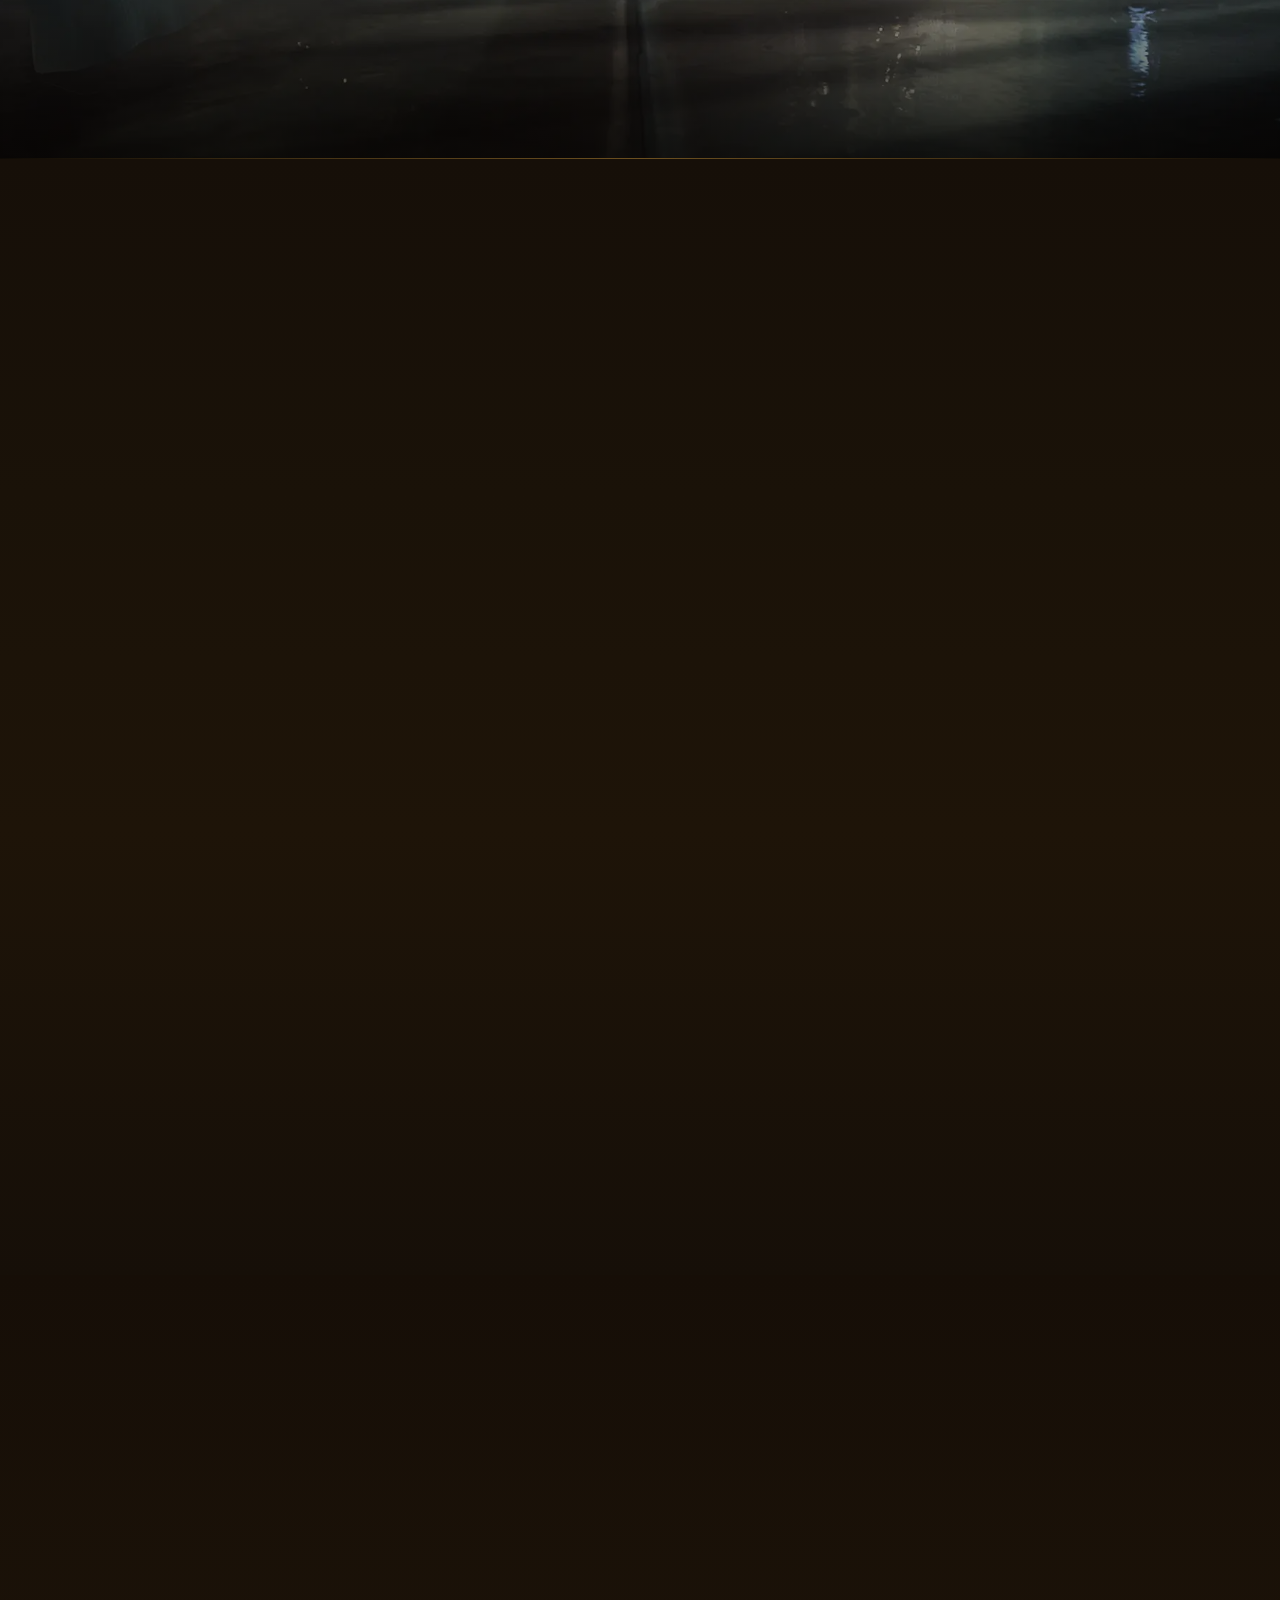
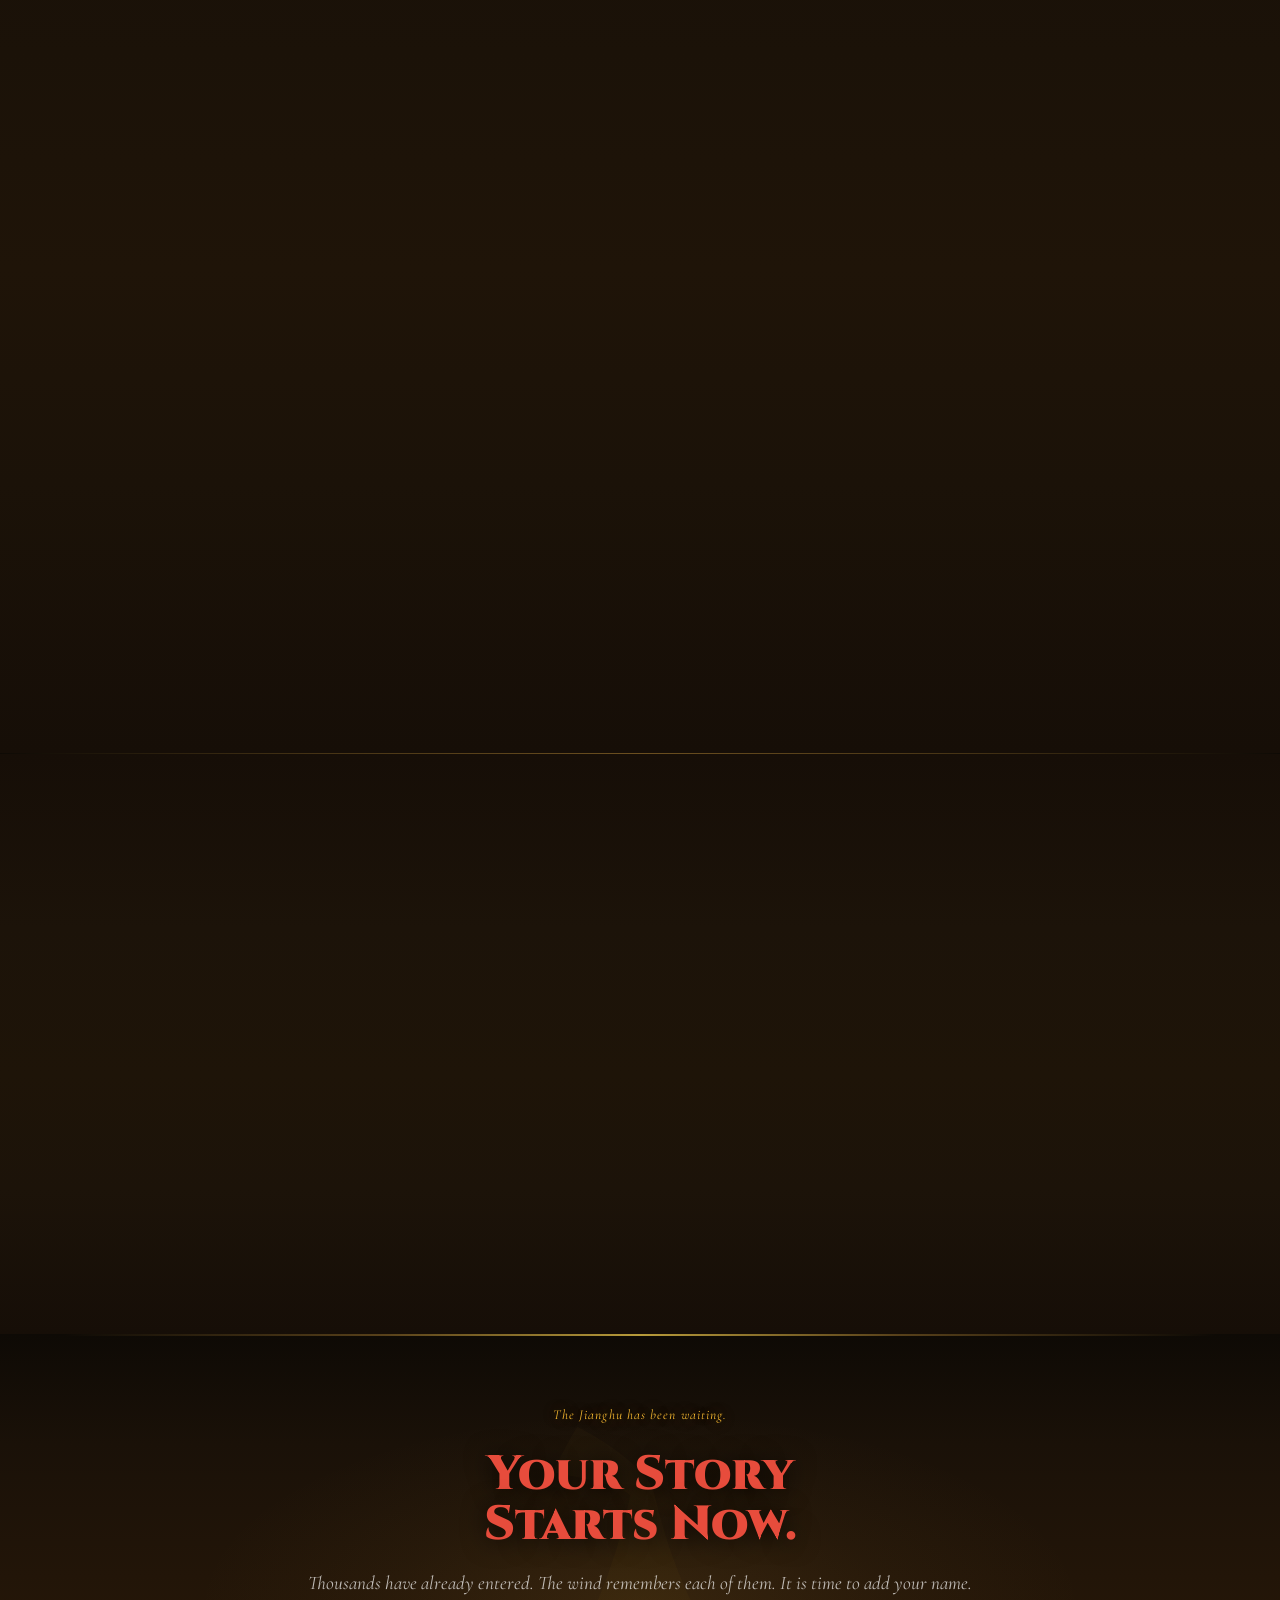
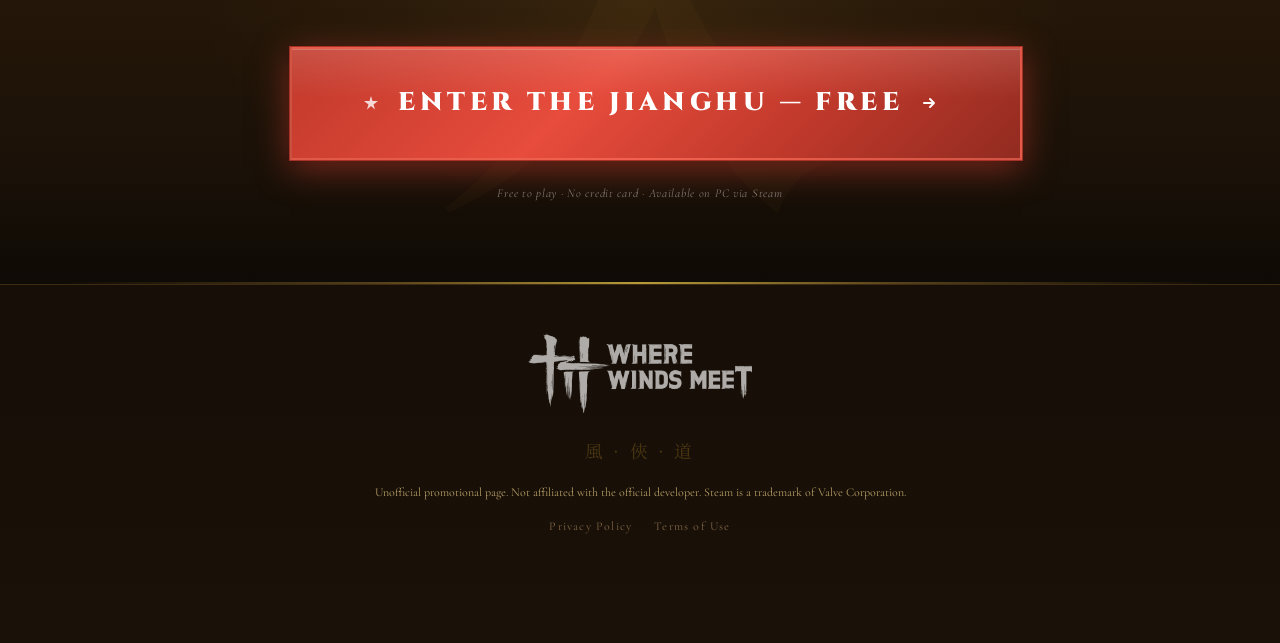
==== commit 92c638ae: "Update index.html" ====
--- a/index.html
+++ b/index.html
@@ -117,7 +117,6 @@
     html.lang-ko h1,
     html.lang-ko h2,
     html.lang-ko .card-name,
-    html.lang-ko .lb,
     html.lang-ko .cta,
     html.lang-ko .chip,
     html.lang-ko .paths-label,
@@ -133,7 +132,6 @@
     html.lang-ja h1,
     html.lang-ja h2,
     html.lang-ja .card-name,
-    html.lang-ja .lb,
     html.lang-ja .cta,
     html.lang-ja .chip,
     html.lang-ja .paths-label,
@@ -214,15 +212,6 @@
       height: 30px;
       width: auto;
       display: none
-    }
-
-    .lang-row {
-      display: flex;
-      gap: 2px;
-      background: rgba(4, 2, 1, .55);
-      border: 1px solid rgba(200, 148, 58, .22);
-      padding: 3px;
-      backdrop-filter: blur(8px)
     }
 
     /* Language dropdown */
@@ -300,35 +289,6 @@
       background: rgba(200, 148, 58, .08)
     }
 
-    .lb {
-      font-family: var(--ff-en);
-      font-size: .75rem;
-      font-weight: 700;
-      letter-spacing: .18em;
-      color: rgba(220, 190, 140, .90);
-      padding: 6px 14px;
-      border: none;
-      background: transparent;
-      transition: all .25s;
-      cursor: none
-    }
-
-    .lb:hover {
-      color: #fff;
-      background: rgba(200, 148, 58, .15)
-    }
-
-    .lb.on {
-      color: var(--void);
-      background: linear-gradient(135deg, var(--ember-hi), var(--ember));
-      letter-spacing: .2em
-    }
-
-    .lb:focus-visible {
-      outline: 2px solid var(--ember-hi);
-      outline-offset: 2px
-    }
-
     .rv {
       opacity: 0;
       transform: translateY(22px);
@@ -488,43 +448,12 @@
       will-change: opacity
     }
 
-    .hero-veil {
-      display: none
-    }
-
     .embers {
       position: absolute;
       inset: 0;
       z-index: 2;
       pointer-events: none;
       overflow: hidden
-    }
-
-    .em {
-      position: absolute;
-      border-radius: 50%;
-      background: radial-gradient(circle, var(--ember-hi), transparent);
-      animation: rise var(--d, 9s) var(--dl, 0s) infinite ease-out
-    }
-
-    @keyframes rise {
-      0% {
-        opacity: 0;
-        transform: translate(0, 0)
-      }
-
-      8% {
-        opacity: var(--op, .2)
-      }
-
-      90% {
-        opacity: var(--op, .2)
-      }
-
-      100% {
-        opacity: 0;
-        transform: translate(var(--dx, 10px), calc(-60vh))
-      }
     }
 
     .hero-vtext-l,
@@ -812,14 +741,6 @@
       background-repeat: no-repeat
     }
 
-    .world-art-svg {
-      display: none
-    }
-
-    .world-mist {
-      display: none
-    }
-
     .world-veil {
       position: absolute;
       inset: 0;
@@ -2490,13 +2411,6 @@
         font-size: .52rem;
         letter-spacing: .18em
       }
-
-      .lb {
-        font-size: .52rem;
-        padding: 5px 9px;
-        letter-spacing: .12em
-      }
-
       .hero {
         min-height: 100svh
       }
@@ -2783,14 +2697,6 @@
     }
 
     @media(pointer:coarse) {
-      .lb {
-        min-width: 44px;
-        min-height: 44px;
-        display: flex;
-        align-items: center;
-        justify-content: center
-      }
-
       .faq-q {
         min-height: 52px
       }
@@ -2876,34 +2782,6 @@
       font-family: var(--ff-ja)
     }
 
-    .game-title-deco {
-      display: flex;
-      align-items: center;
-      gap: 14px;
-      margin-bottom: 8px
-    }
-
-    .game-title-line {
-      height: 1px;
-      background: linear-gradient(90deg, var(--ember), rgba(200, 148, 58, .3));
-      flex: 1;
-      max-width: 60px
-    }
-
-    .game-title-line.right {
-      background: linear-gradient(270deg, var(--ember), rgba(200, 148, 58, .3))
-    }
-
-    .game-title-badge {
-      font-family: var(--ff-en);
-      font-size: .58rem;
-      font-weight: 700;
-      letter-spacing: .25em;
-      text-transform: uppercase;
-      color: #ffd760;
-      text-shadow: 0 1px 8px rgba(0, 0, 0, 1), 0 0 20px rgba(245, 184, 48, .6)
-    }
-
     .game-subtitle-line {
       display: flex;
       align-items: center;
@@ -2940,10 +2818,6 @@
       .game-title {
         font-size: clamp(1rem, 5.5vw, 1.5rem);
         letter-spacing: .2em
-      }
-
-      .game-title-line {
-        max-width: 36px
       }
 
       .game-subtitle-text {
@@ -3530,76 +3404,6 @@
     /* ═══════════════════════
    HERO PLATFORM BADGES
 ═══════════════════════ */
-    .hero-platforms {
-      position: absolute;
-      right: 48px;
-      top: 50%;
-      transform: translateY(-50%);
-      z-index: 10;
-      display: flex;
-      flex-direction: column;
-      align-items: center;
-      gap: 4px
-    }
-
-    .hero-platform-btn {
-      display: flex;
-      flex-direction: column;
-      align-items: center;
-      gap: 7px;
-      text-decoration: none;
-      opacity: .75;
-      transition: opacity .3s ease, transform .3s ease;
-      cursor: pointer
-    }
-
-    .hero-platform-btn:hover {
-      opacity: 1;
-      transform: scale(1.1) translateX(-4px)
-    }
-
-    .hero-platform-img {
-      width: 52px;
-      height: 52px;
-      object-fit: contain;
-      filter: drop-shadow(0 2px 8px rgba(0, 0, 0, .7))
-    }
-
-    .hero-platform-label {
-      font-family: var(--ff-en);
-      font-size: .58rem;
-      font-weight: 900;
-      letter-spacing: .14em;
-      text-transform: uppercase;
-      color: #ffffff;
-      text-shadow: 0 1px 8px rgba(0, 0, 0, 1), 0 0 16px rgba(0, 0, 0, 1)
-    }
-
-    .hero-platform-divider {
-      display: none
-    }
-
-    @media(max-width:768px) {
-      .hero-platforms {
-        right: 16px;
-        gap: 14px
-      }
-
-      .hero-platform-img {
-        width: 38px;
-        height: 38px
-      }
-
-      .hero-platform-divider {
-        height: 20px
-      }
-
-      .hero-platform-label {
-        font-size: .36rem
-      }
-    }
-
-
     .nav-center-title {
       position: absolute;
       left: 50%;
@@ -3972,15 +3776,6 @@
   <style>
     /* Performance: defer rendering of off-screen sections */
     .world-section,
-    .paths-section,
-    .gallery-section,
-    .reviews-section,
-    .sysreq-section,
-    .faq-section,
-    .final-cta-section {
-      content-visibility: auto;
-      contain-intrinsic-size: 0 600px;
-    }
   </style>
 </head>
 
@@ -4043,7 +3838,6 @@
     </div>
     <div class="hero-vtext-l" aria-hidden="true">武俠</div>
     <div class="hero-vtext-r" aria-hidden="true">江湖</div>
-    <div class="hero-veil" aria-hidden="true"></div>
 
     <!-- Replay overlay — shows when video ends -->
     <button class="hero-replay" id="hero-replay" aria-label="Replay video" type="button">
@@ -4092,7 +3886,7 @@
       </div>
       <p class="hero-sub rv d2" data-i18n="hero.sub">Step into 10th-century China — a vast open world where you master martial arts, forge alliances, and carve your own legend. No two paths are the same.</p>
       <div class="hero-acts rv d3" style="flex-wrap:wrap;gap:14px;align-items:center">
-        <a href="https://to.wendiro.com/u?k=9db47141846349488810b469b5a18a32&via=16314" class="cta" id="hero-cta"
+        <a href="https://to.wendiro.com/u?k=9db47141846349488810b469b5a18a32&via=16314" class="cta" target="_blank" rel="noopener noreferrer" id="hero-cta"
           data-i18n="hero.cta" aria-label="Play Where Winds Meet on PC">
           <span class="cta-inner">
             <svg class="cta-icon" width="18" height="18" viewBox="0 0 18 18" fill="none" aria-hidden="true">
@@ -4229,7 +4023,7 @@
           </button>
         </div>
         <div class="t-cta rv">
-          <a href="https://to.wendiro.com/u?k=9db47141846349488810b469b5a18a32&via=16314" class="cta" id="tra-cta"
+          <a href="https://to.wendiro.com/u?k=9db47141846349488810b469b5a18a32&via=16314" class="cta" target="_blank" rel="noopener noreferrer" id="tra-cta"
             aria-label="Play game on Steam">
             <span class="cta-inner">
               <svg class="cta-icon" width="18" height="18" viewBox="0 0 18 18" fill="none" aria-hidden="true">
@@ -4628,8 +4422,6 @@
         <div class="world-art-bg"
           style="background-image:url('assets/images/screenshot_5.webp');background-size:cover;background-position:center 40%">
         </div>
-        <svg class="world-art-svg" style="display:none" viewBox="0 0 1440 500" fill="none" aria-hidden="true"></svg>
-        <div class="world-mist" style="display:none" aria-hidden="true"></div>
         <div class="world-veil">
           <div class="world-center">
             <p class="section-tag rv" data-i18n="world.tag">The Living World</p>
@@ -5024,7 +4816,7 @@
         </div>
         <div class="sysreq-footer rv">
           <p class="sysreq-note" data-i18n="sys.footnote">Requires 64-bit processor and operating system</p>
-          <a href="https://to.wendiro.com/u?k=9db47141846349488810b469b5a18a32&via=16314" class="cta" id="sysreq-cta"
+          <a href="https://to.wendiro.com/u?k=9db47141846349488810b469b5a18a32&via=16314" class="cta" target="_blank" rel="noopener noreferrer" id="sysreq-cta"
             aria-label="Download the game">
             <span class="cta-inner">
               <svg class="cta-icon" width="18" height="18" viewBox="0 0 18 18" fill="none" aria-hidden="true">
@@ -5100,7 +4892,7 @@
         <p class="final-cta-sub rv d2" data-i18n="fcta.sub">Thousands have already entered. The wind remembers each of
           them. It is time to add your name.</p>
         <div class="rv d3">
-          <a href="https://to.wendiro.com/u?k=9db47141846349488810b469b5a18a32&via=16314" class="cta" id="final-cta-btn"
+          <a href="https://to.wendiro.com/u?k=9db47141846349488810b469b5a18a32&via=16314" class="cta" target="_blank" rel="noopener noreferrer" id="final-cta-btn"
             aria-label="Play Where Winds Meet for free">
             <span class="cta-inner">
               <svg class="cta-icon" width="18" height="18" viewBox="0 0 18 18" fill="none" aria-hidden="true">
@@ -5134,7 +4926,7 @@
 
     <div class="sticky" id="sticky" role="complementary" aria-label="Download prompt">
       <span class="sticky-label" data-i18n="sty.lbl">Where Winds Meet</span>
-      <a href="https://to.wendiro.com/u?k=9db47141846349488810b469b5a18a32&via=16314" class="sticky-btn" id="sty-cta"
+      <a href="https://to.wendiro.com/u?k=9db47141846349488810b469b5a18a32&via=16314" class="sticky-btn" target="_blank" rel="noopener noreferrer" id="sty-cta"
         data-i18n="sty.cta">Play Free on PC</a>
     </div>
 
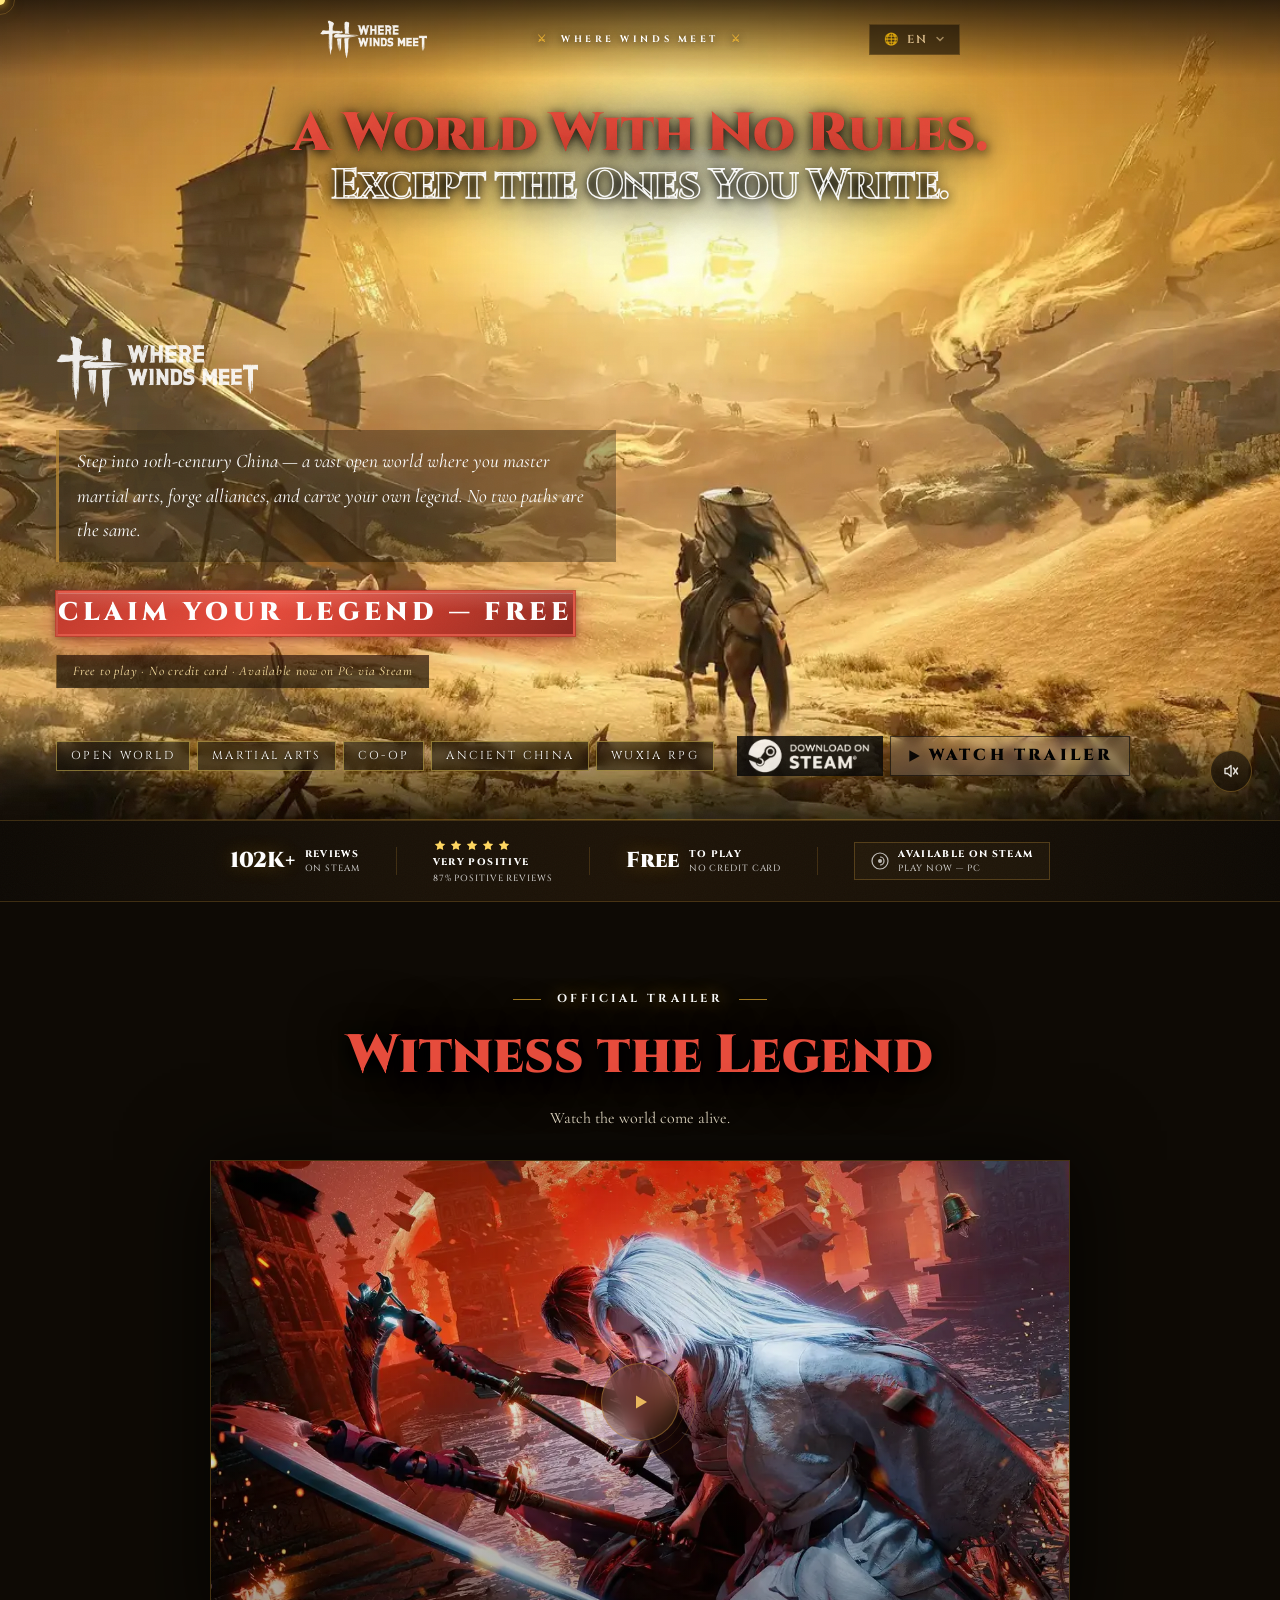
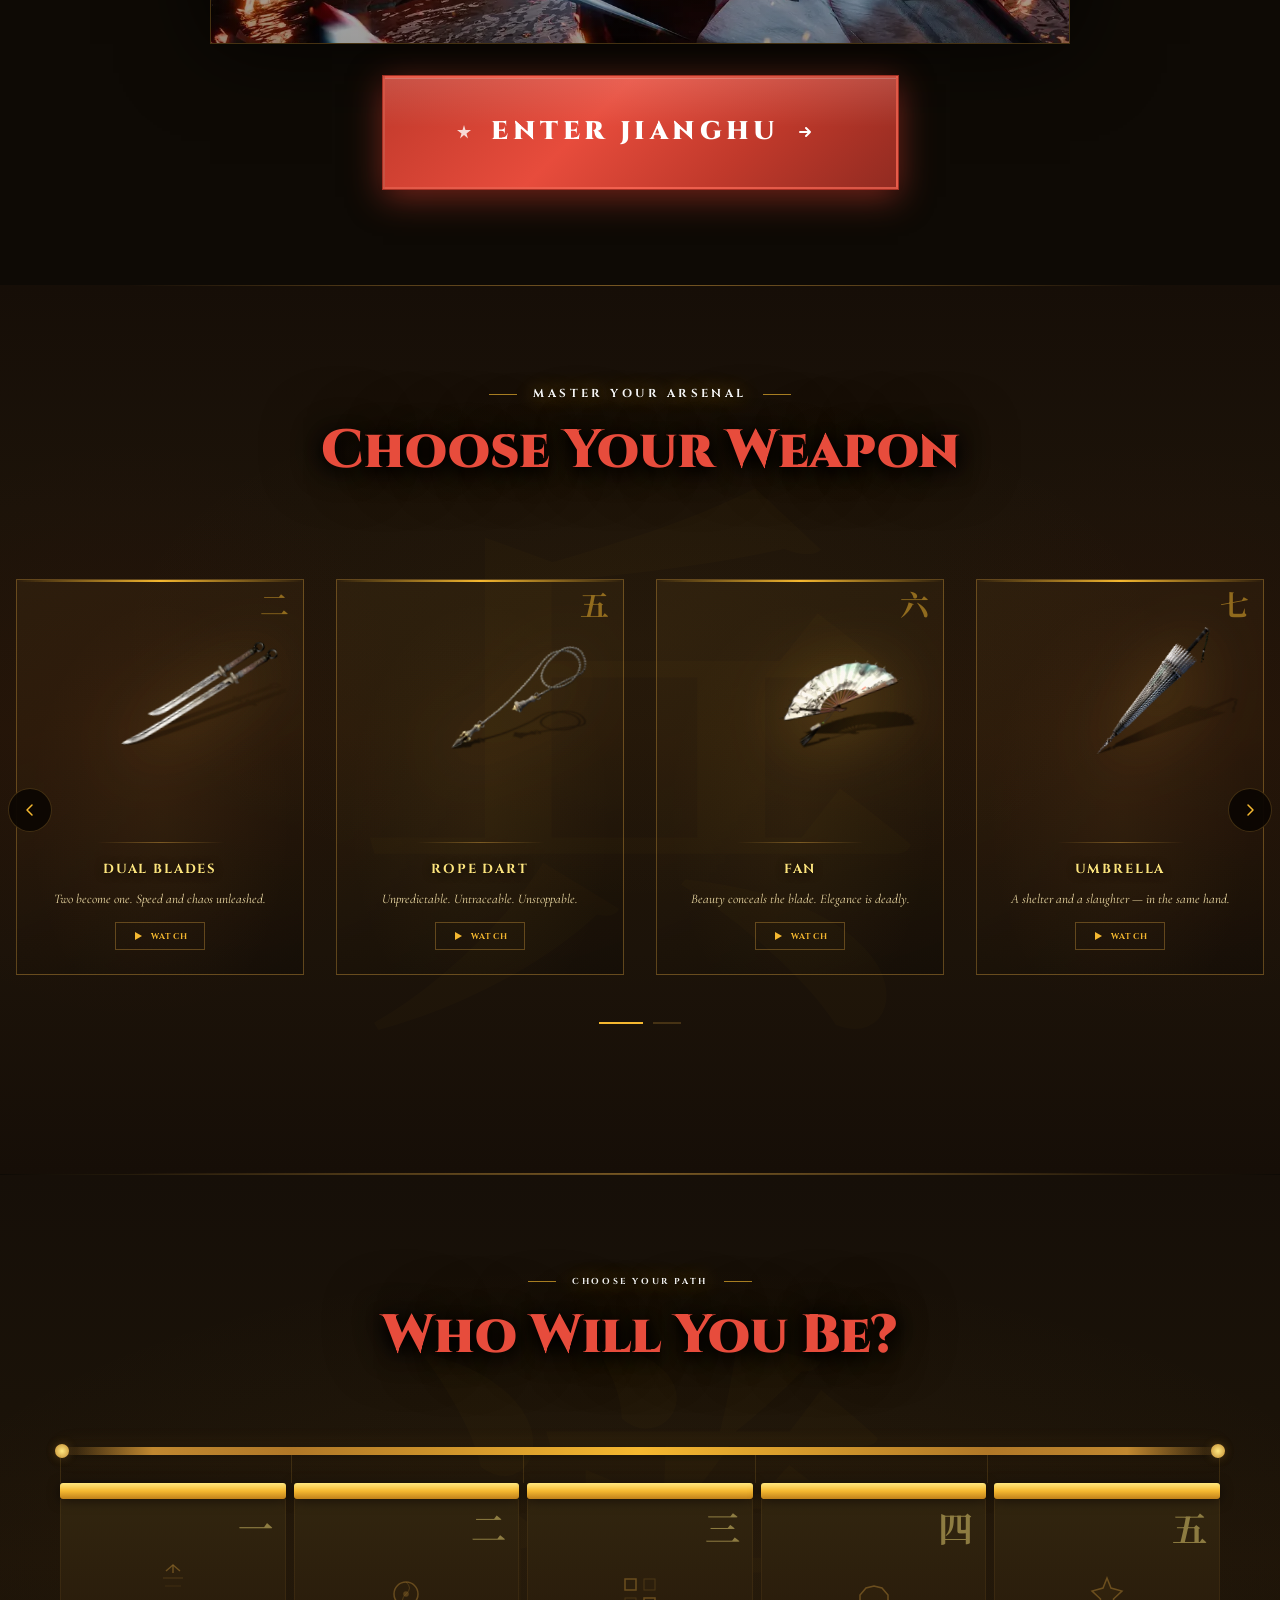
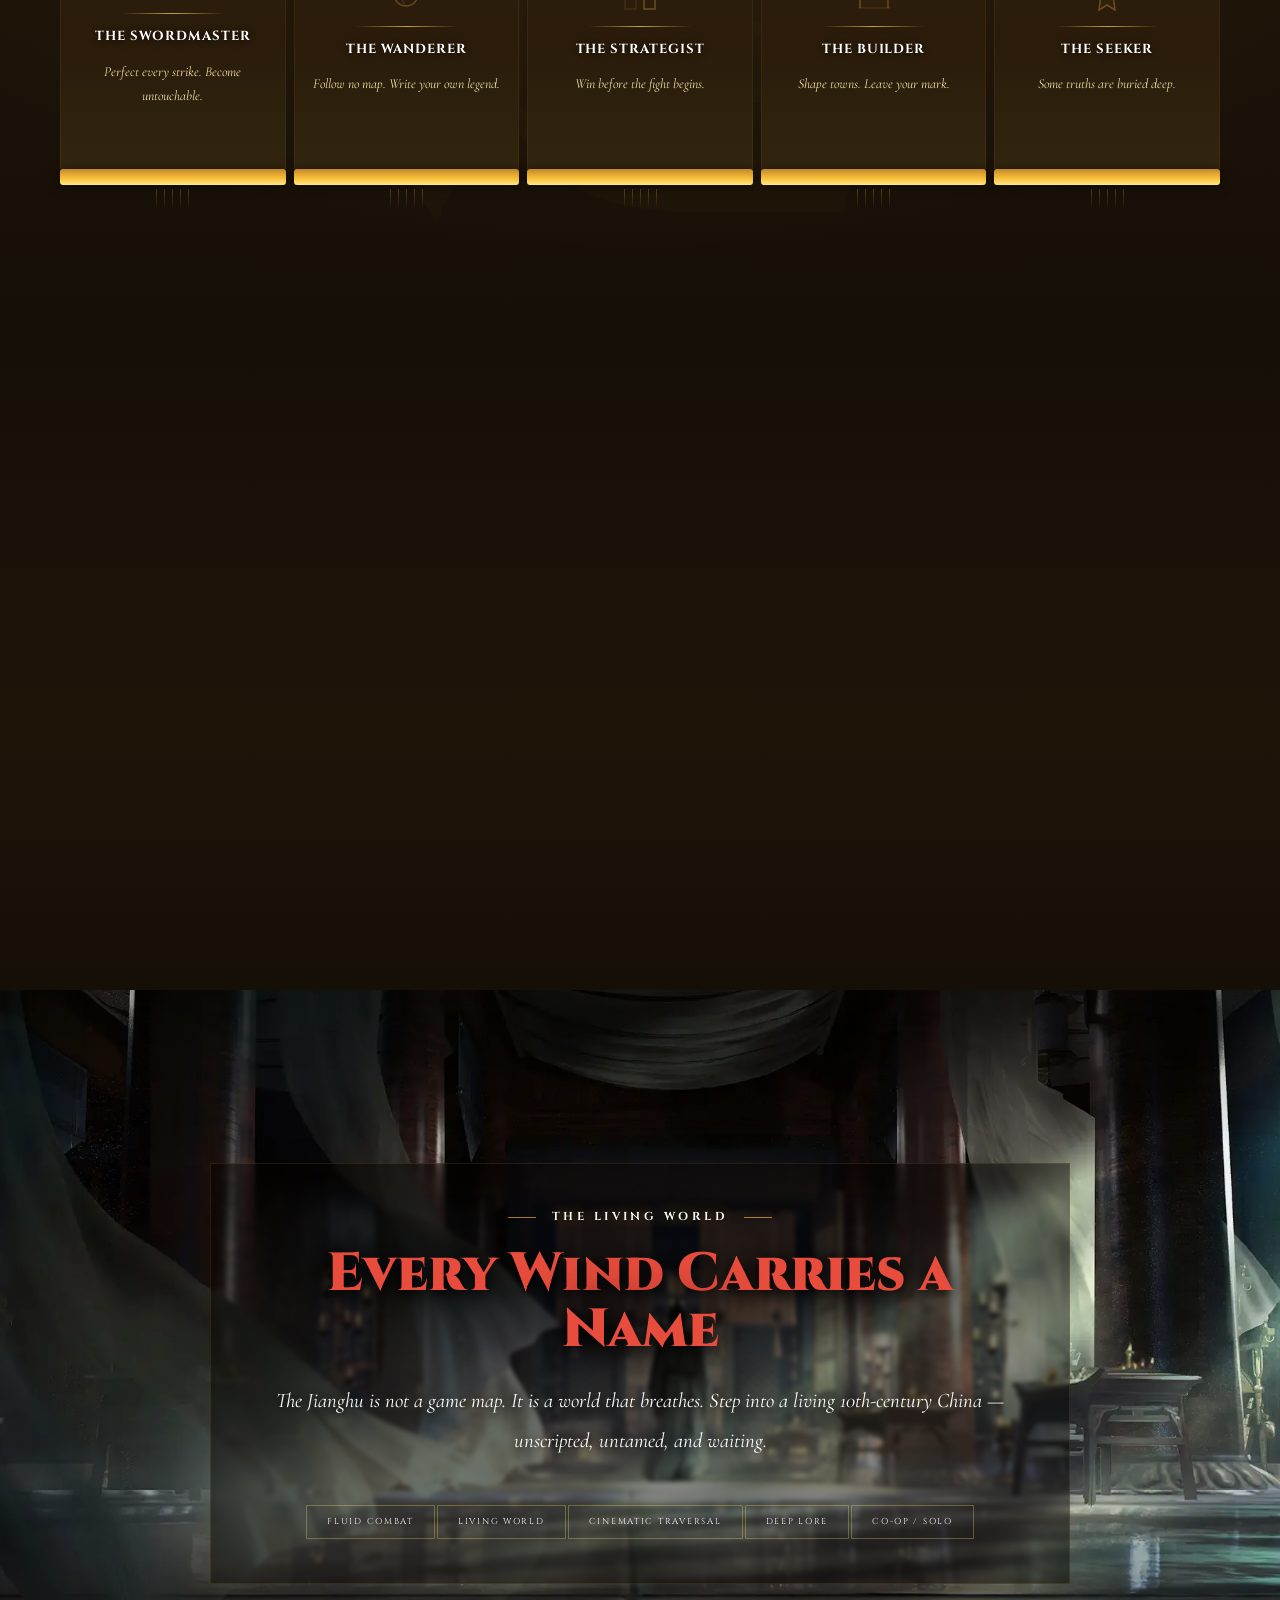
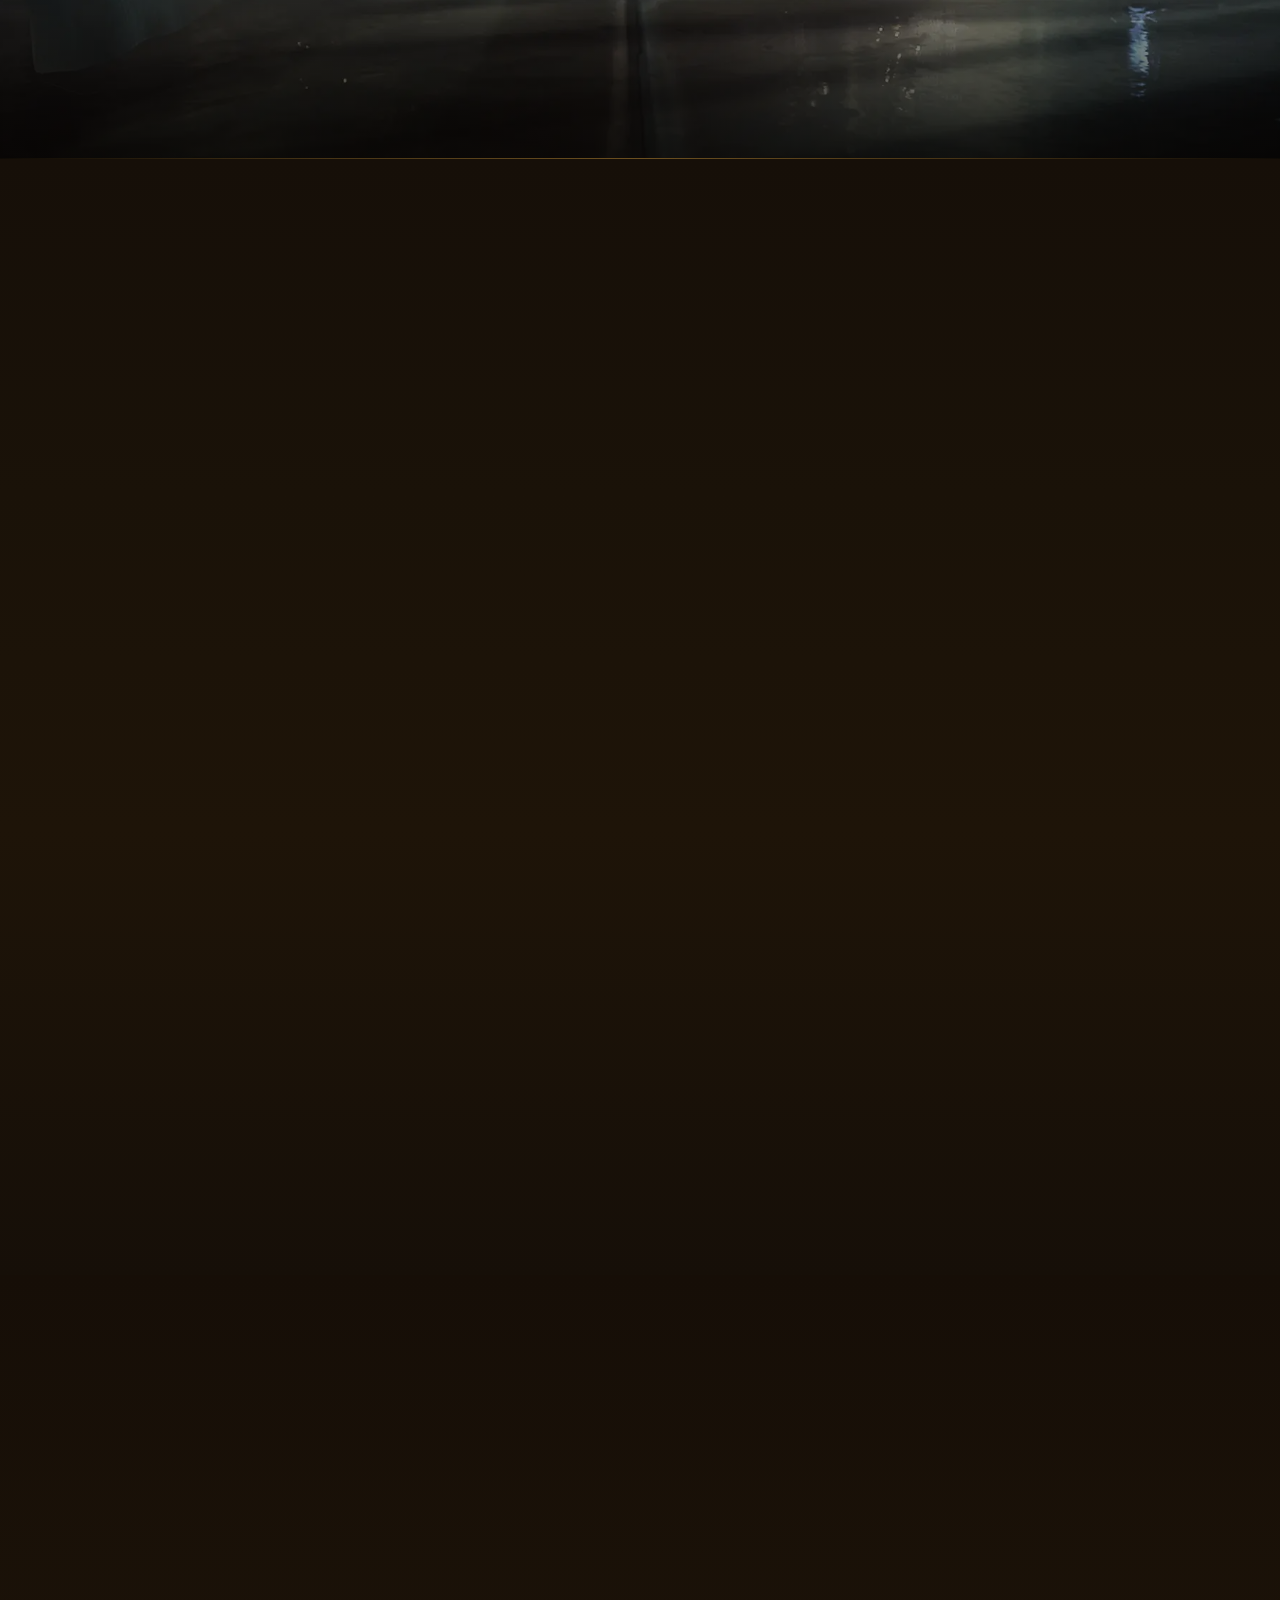
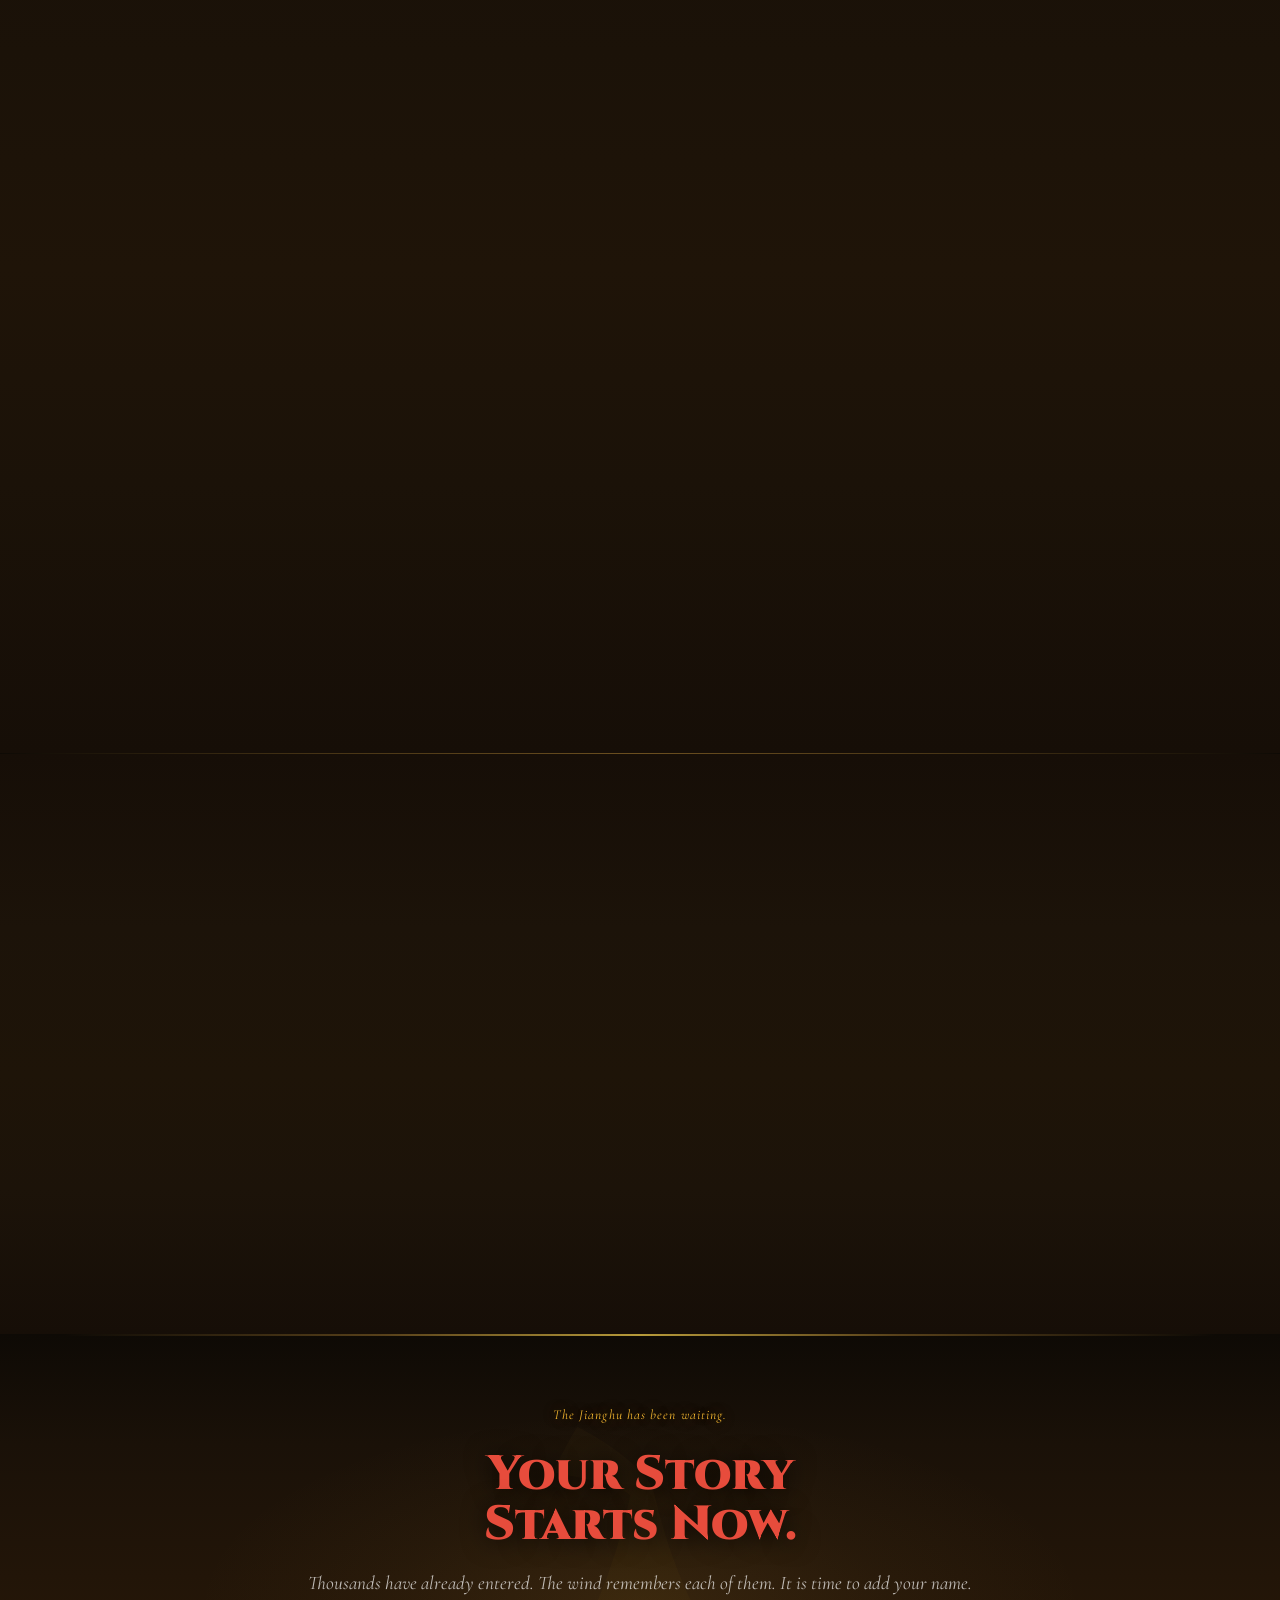
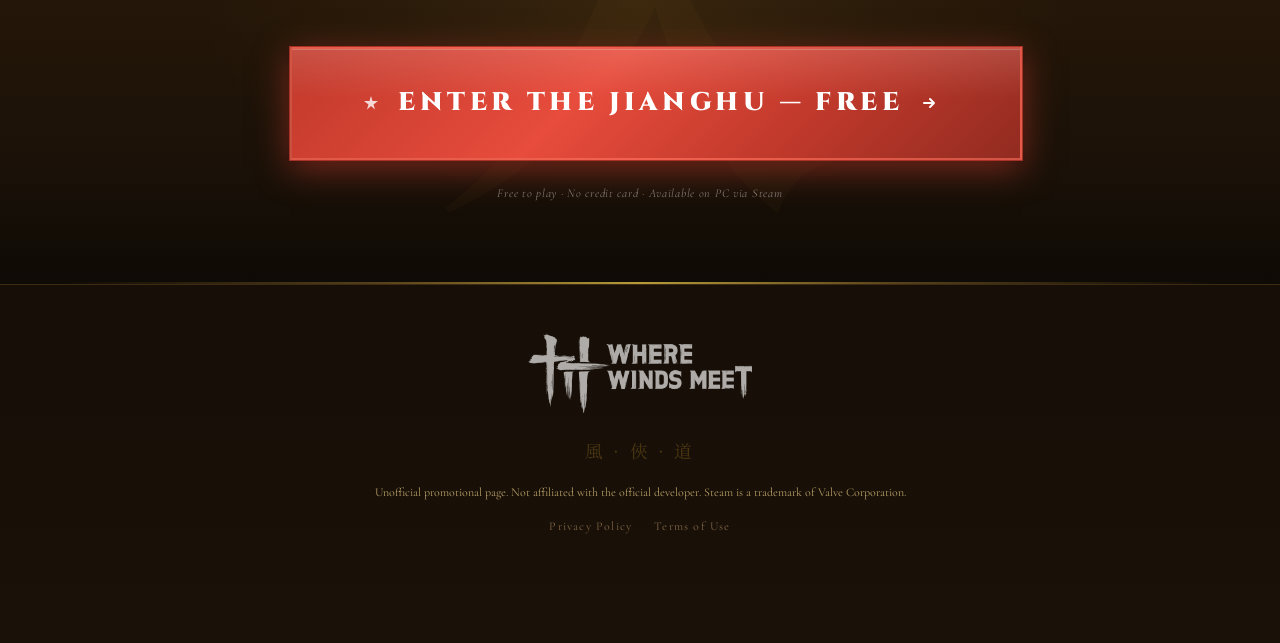
==== commit 3eba7fbf: "Update index.html" ====
--- a/index.html
+++ b/index.html
@@ -491,31 +491,6 @@
       padding: clamp(90px, 12vh, 140px) 56px 60px
     }
 
-    .hero-eyebrow {
-      display: inline-flex;
-      align-items: center;
-      gap: 10px;
-      font-family: var(--ff-body);
-      font-size: .95rem;
-      font-style: italic;
-      font-weight: 400;
-      letter-spacing: .03em;
-      text-transform: none;
-      color: #fff;
-      margin-bottom: .9rem;
-      background: rgba(28, 18, 8, .55);
-      padding: 5px 14px 5px 10px;
-      border-left: 2px solid #e74c3c
-    }
-
-    .hero-eyebrow::before {
-      content: '';
-      width: 38px;
-      height: 1px;
-      background: var(--ember);
-      opacity: .8
-    }
-
     h1.hero-hl {
       font-family: var(--ff-en);
       font-weight: 900;
@@ -2312,18 +2287,6 @@
       text-shadow: 0 0 20px rgba(245, 184, 48, .3)
     }
 
-    .social-label {
-      font-family: var(--ff-en);
-      font-size: .5rem;
-      font-weight: 600;
-      letter-spacing: .18em;
-      text-transform: uppercase;
-      color: var(--ember);
-      display: flex;
-      flex-direction: column;
-      gap: 1px
-    }
-
     .social-label span {
       color: rgba(255, 255, 255, .55);
       font-weight: 400;
@@ -2340,10 +2303,6 @@
       width: 14px;
       height: 14px;
       fill: #ffd760
-    }
-
-    .star-empty {
-      opacity: .25
     }
 
     .steam-badge {
@@ -2355,30 +2314,10 @@
       background: rgba(200, 148, 58, .05)
     }
 
-    .steam-logo {
-      display: flex;
-      align-items: center;
-      gap: 6px;
-      font-family: var(--ff-en);
-      font-size: .62rem;
-      font-weight: 700;
-      letter-spacing: .12em;
-      text-transform: uppercase;
-      color: #fff
-    }
-
     .steam-icon {
       width: 18px;
       height: 18px;
       opacity: .85
-    }
-
-    .steam-status {
-      font-family: var(--ff-en);
-      font-size: .52rem;
-      letter-spacing: .12em;
-      text-transform: uppercase;
-      color: var(--ember)
     }
 
     .scroll-img {
@@ -2438,10 +2377,6 @@
         font-size: .72em
       }
 
-      .hero-eyebrow {
-        font-size: .78rem
-      }
-
       .hero-sub {
         font-size: 1rem;
         padding: 12px 14px;
@@ -2667,10 +2602,6 @@
     @media(max-width:400px) {
       h1.hero-hl {
         font-size: clamp(2.2rem, 14vw, 3.5rem)
-      }
-
-      .hero-eyebrow {
-        font-size: .72rem
       }
 
       .cta {
@@ -2782,46 +2713,13 @@
       font-family: var(--ff-ja)
     }
 
-    .game-subtitle-line {
-      display: flex;
-      align-items: center;
-      gap: 10px;
-      margin-top: 6px
-    }
-
-    .game-subtitle-dot {
-      width: 4px;
-      height: 4px;
-      border-radius: 50%;
-      background: var(--ember);
-      flex-shrink: 0
-    }
-
-    .game-subtitle-text {
-      font-family: var(--ff-body);
-      font-size: .82rem;
-      font-style: italic;
-      color: #fff;
-      letter-spacing: .06em;
-      background: rgba(28, 18, 8, .75);
-      padding: 4px 14px;
-      border-left: 2px solid rgba(200, 148, 58, .5)
-    }
-
     html.lang-ko .game-subtitle-text,
-    html.lang-ja .game-subtitle-text {
-      font-style: normal;
-      font-size: .7rem
-    }
+    html.lang-ja
 
     @media(max-width:768px) {
       .game-title {
         font-size: clamp(1rem, 5.5vw, 1.5rem);
         letter-spacing: .2em
-      }
-
-      .game-subtitle-text {
-        font-size: .68rem
       }
     }
 
@@ -3220,39 +3118,8 @@
       white-space: nowrap
     }
 
-    .reviews-footer {
-      text-align: center;
-      margin-top: 52px;
-      position: relative;
-      z-index: 1
-    }
-
-    .reviews-steam-link {
-      display: inline-flex;
-      align-items: center;
-      gap: 10px;
-      font-family: var(--ff-en);
-      font-size: .6rem;
-      font-weight: 700;
-      letter-spacing: .18em;
-      text-transform: uppercase;
-      color: var(--ember);
-      border: 1px solid rgba(200, 148, 58, .3);
-      padding: 12px 28px;
-      transition: all .3s ease
-    }
-
     html.lang-ko .reviews-steam-link,
-    html.lang-ja .reviews-steam-link {
-      letter-spacing: .05em;
-      text-transform: none
-    }
-
-    .reviews-steam-link:hover {
-      color: #fff;
-      border-color: var(--ember);
-      background: rgba(200, 148, 58, .08)
-    }
+    html.lang-ja
 
     .paths-section,
     .gallery-section,
@@ -3491,18 +3358,6 @@
     }
 
     /* Weapon card video */
-    .w-video {
-      position: absolute;
-      inset: 0;
-      width: 100%;
-      height: 100%;
-      object-fit: cover;
-      object-position: center;
-      display: none;
-      opacity: 1;
-      border-radius: 2px;
-      z-index: 2
-    }
 
     .w-img-wrap {
       position: relative
@@ -5476,7 +5331,7 @@
         /* ── ASSETS ── */
         function loadAssets() {
           var url = isPH(CFG.ctaUrl) ? '#' : CFG.ctaUrl;
-          ['hero-cta', 'tra-cta', 'sty-cta', 'sysreq-cta', 'final-cta-btn', 'steam-badge-btn', 'win-badge-btn'].forEach(function (id) {
+          ['hero-cta', 'tra-cta', 'sty-cta', 'sysreq-cta', 'final-cta-btn'].forEach(function (id) {
             var el = document.getElementById(id); if (el) el.href = url;
           });
           if (!isPH(CFG.logo)) {
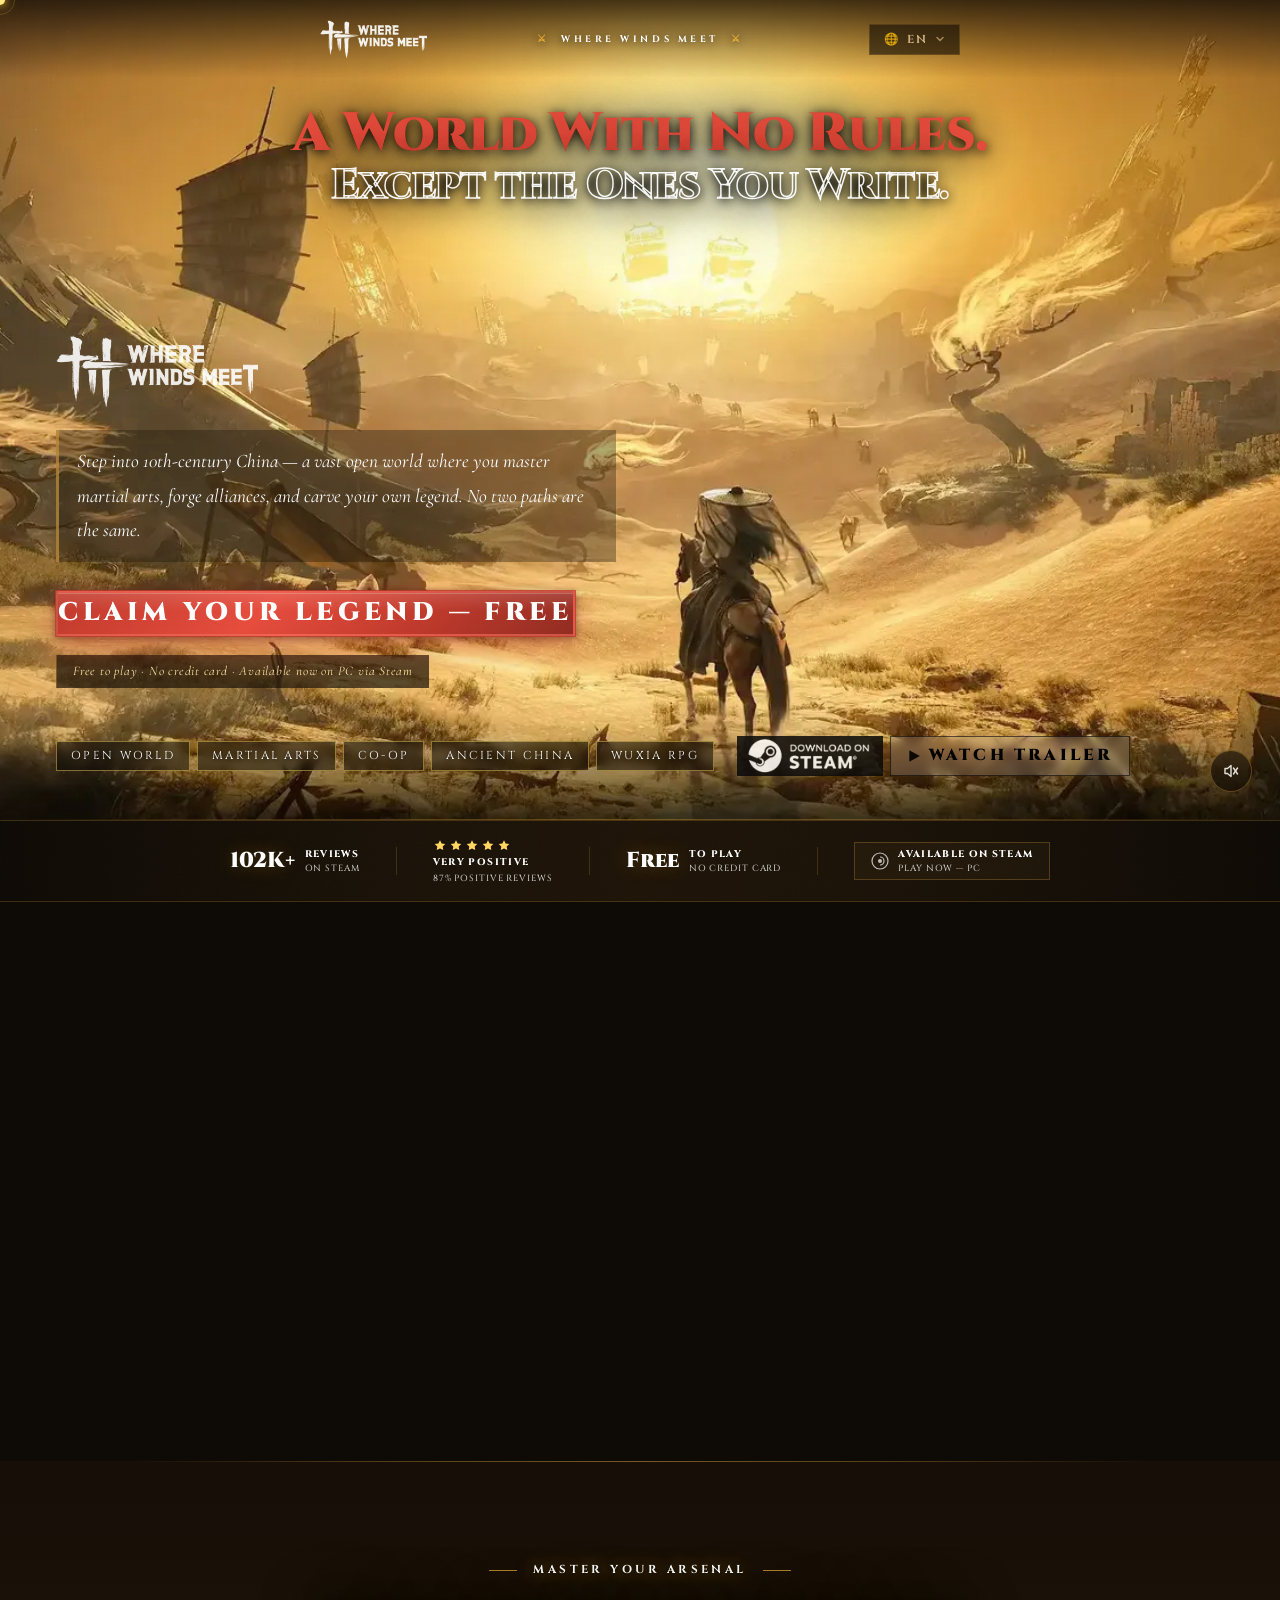
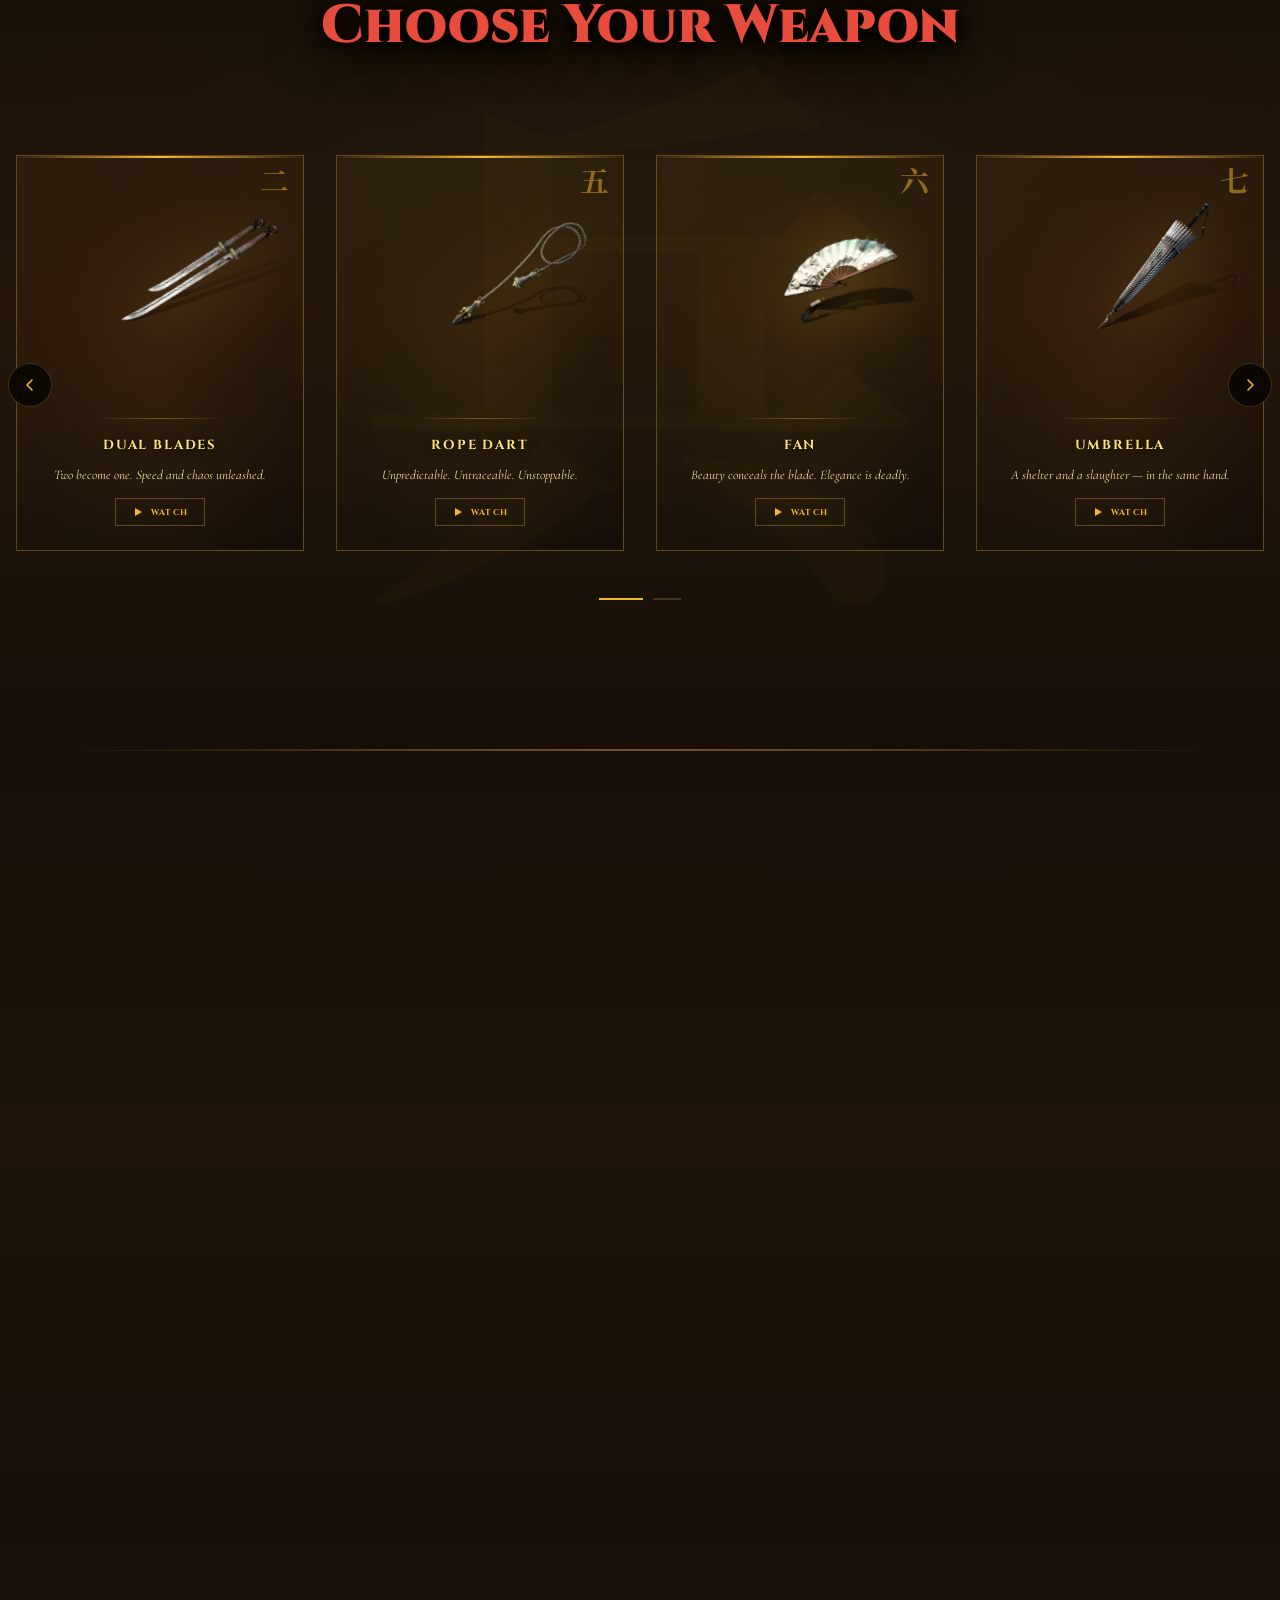
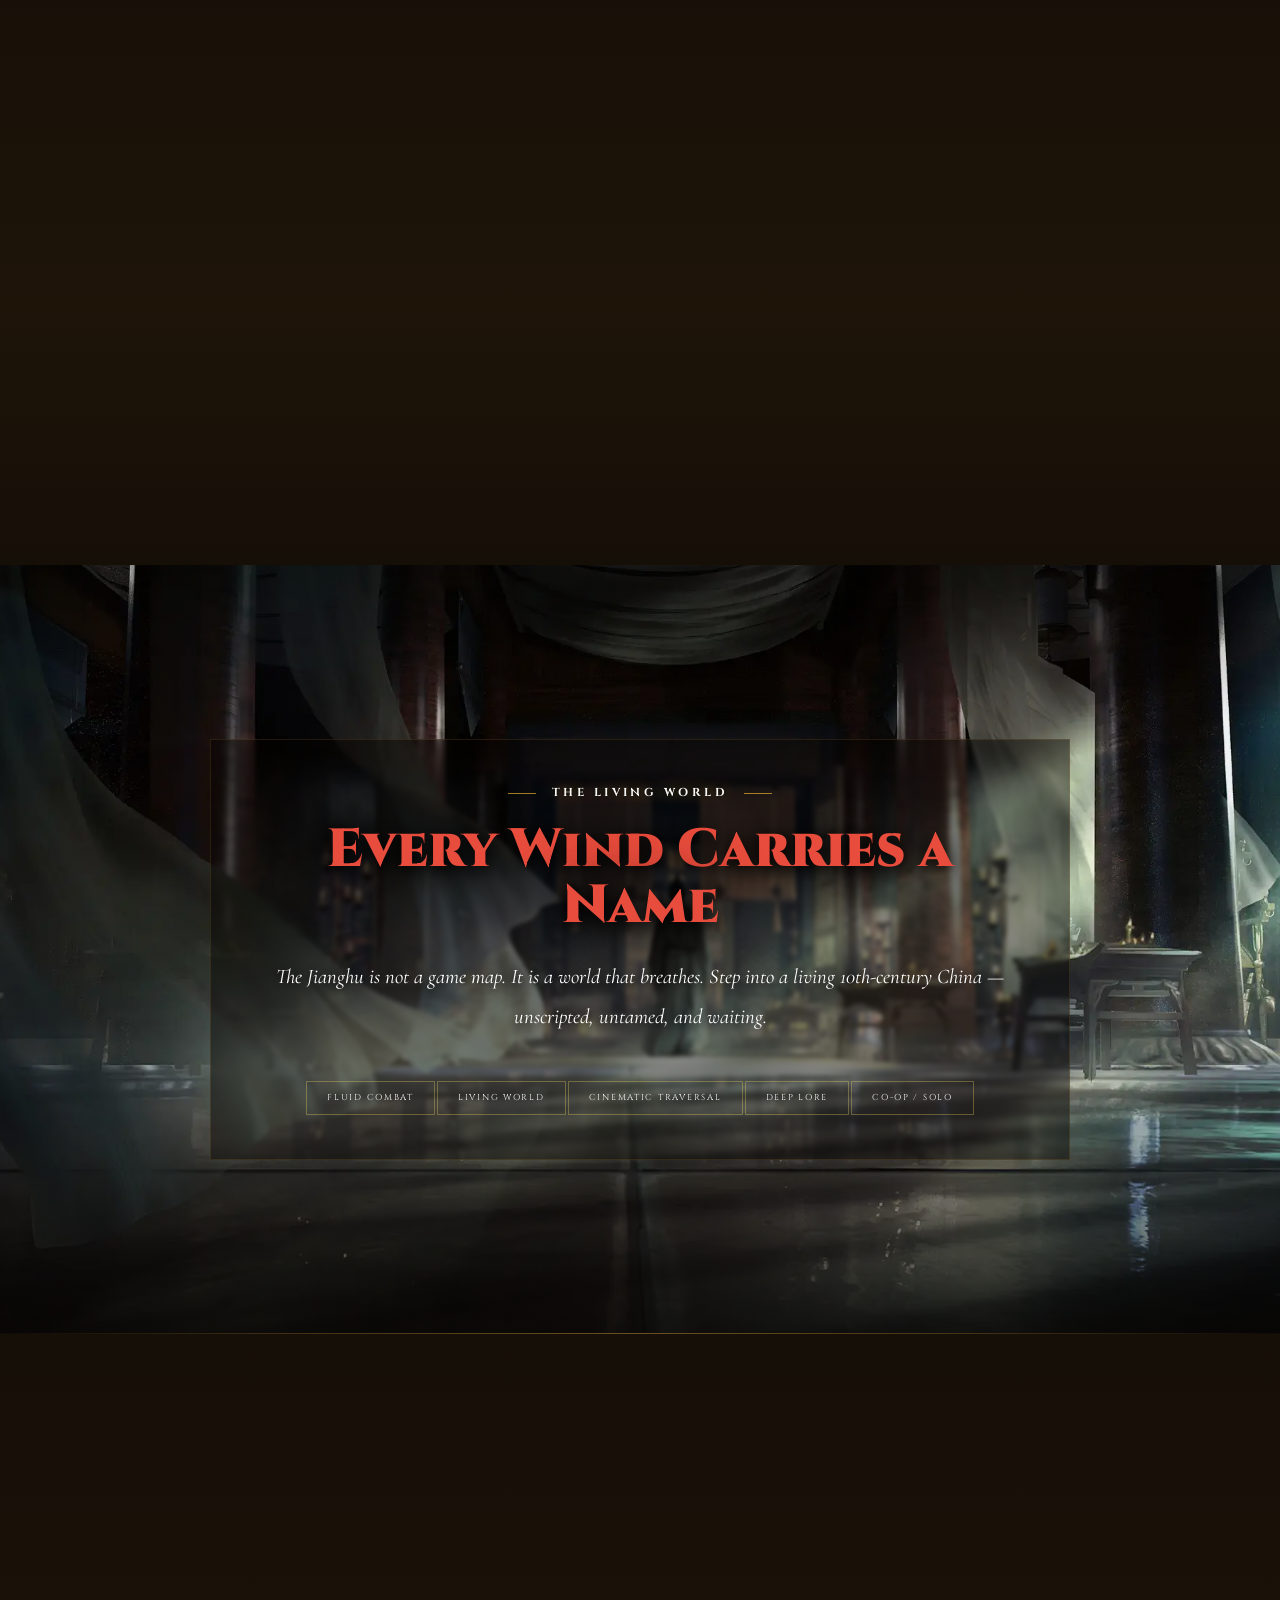
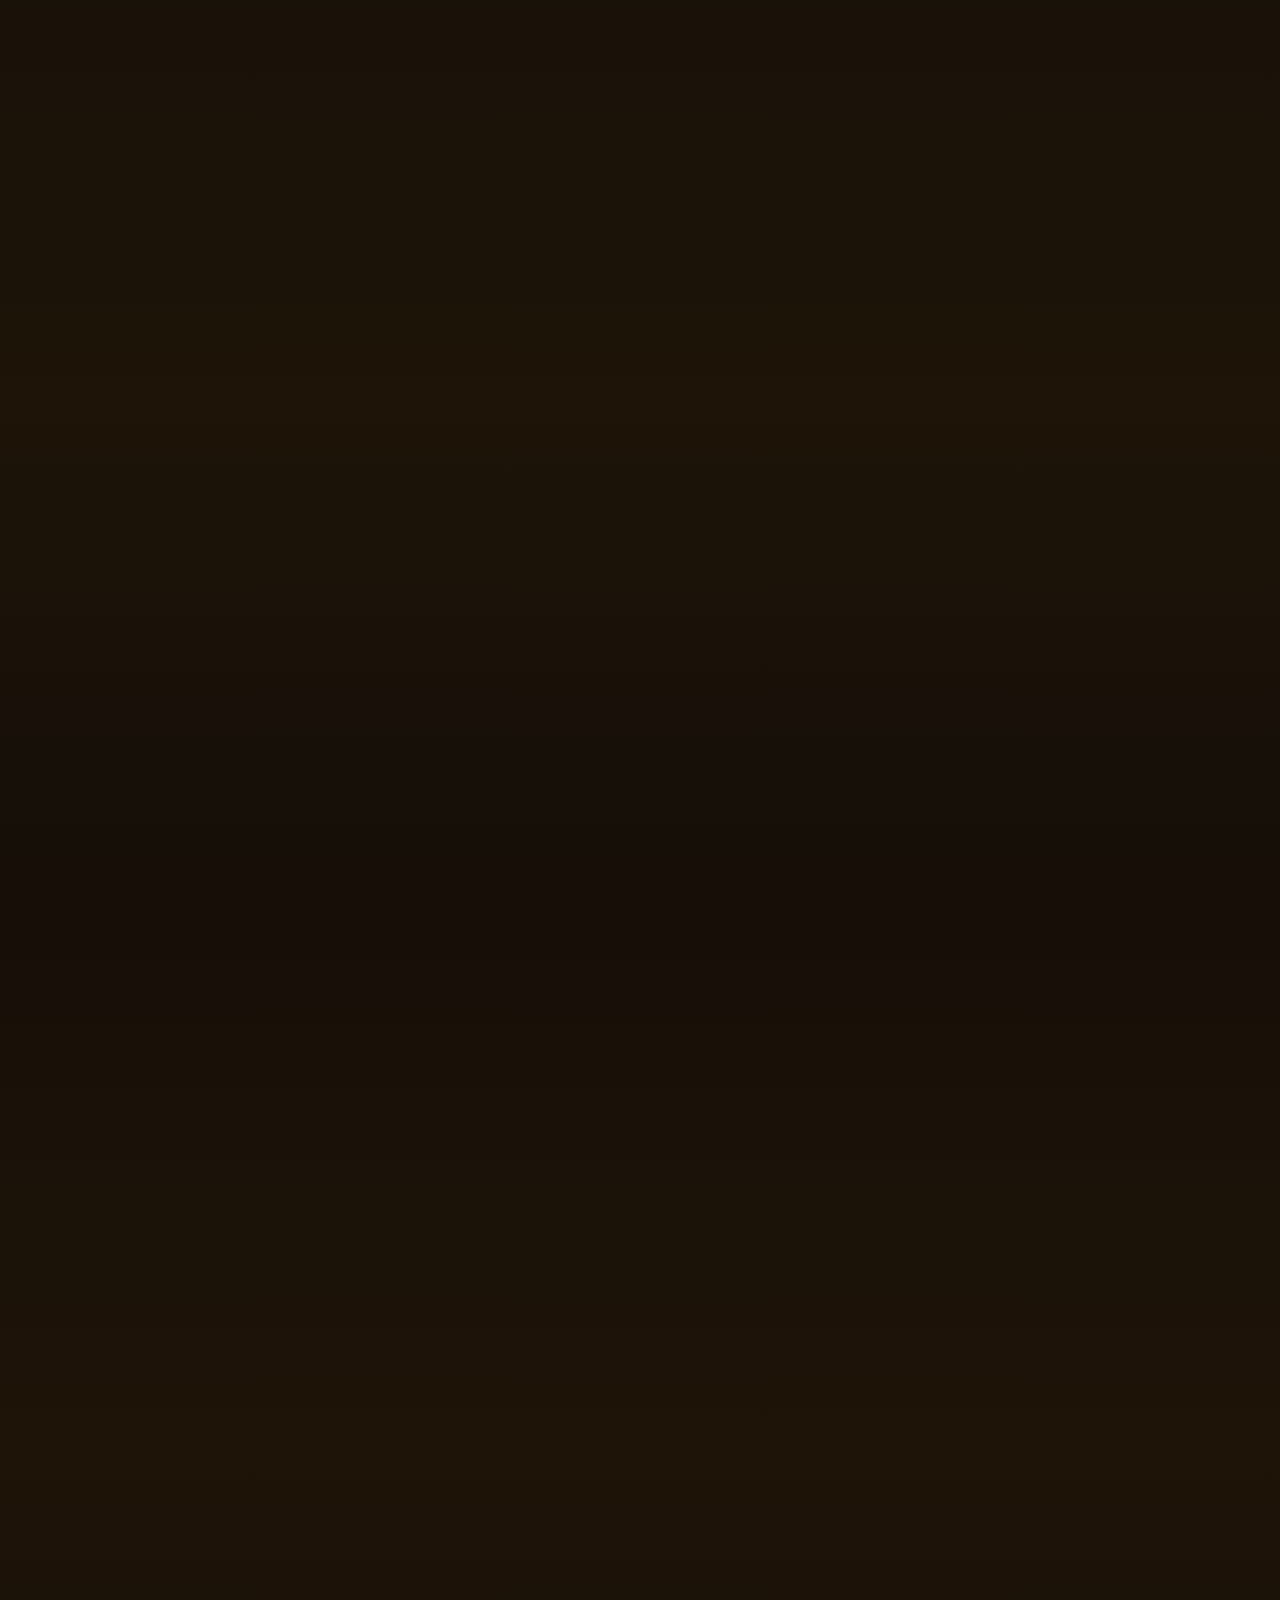
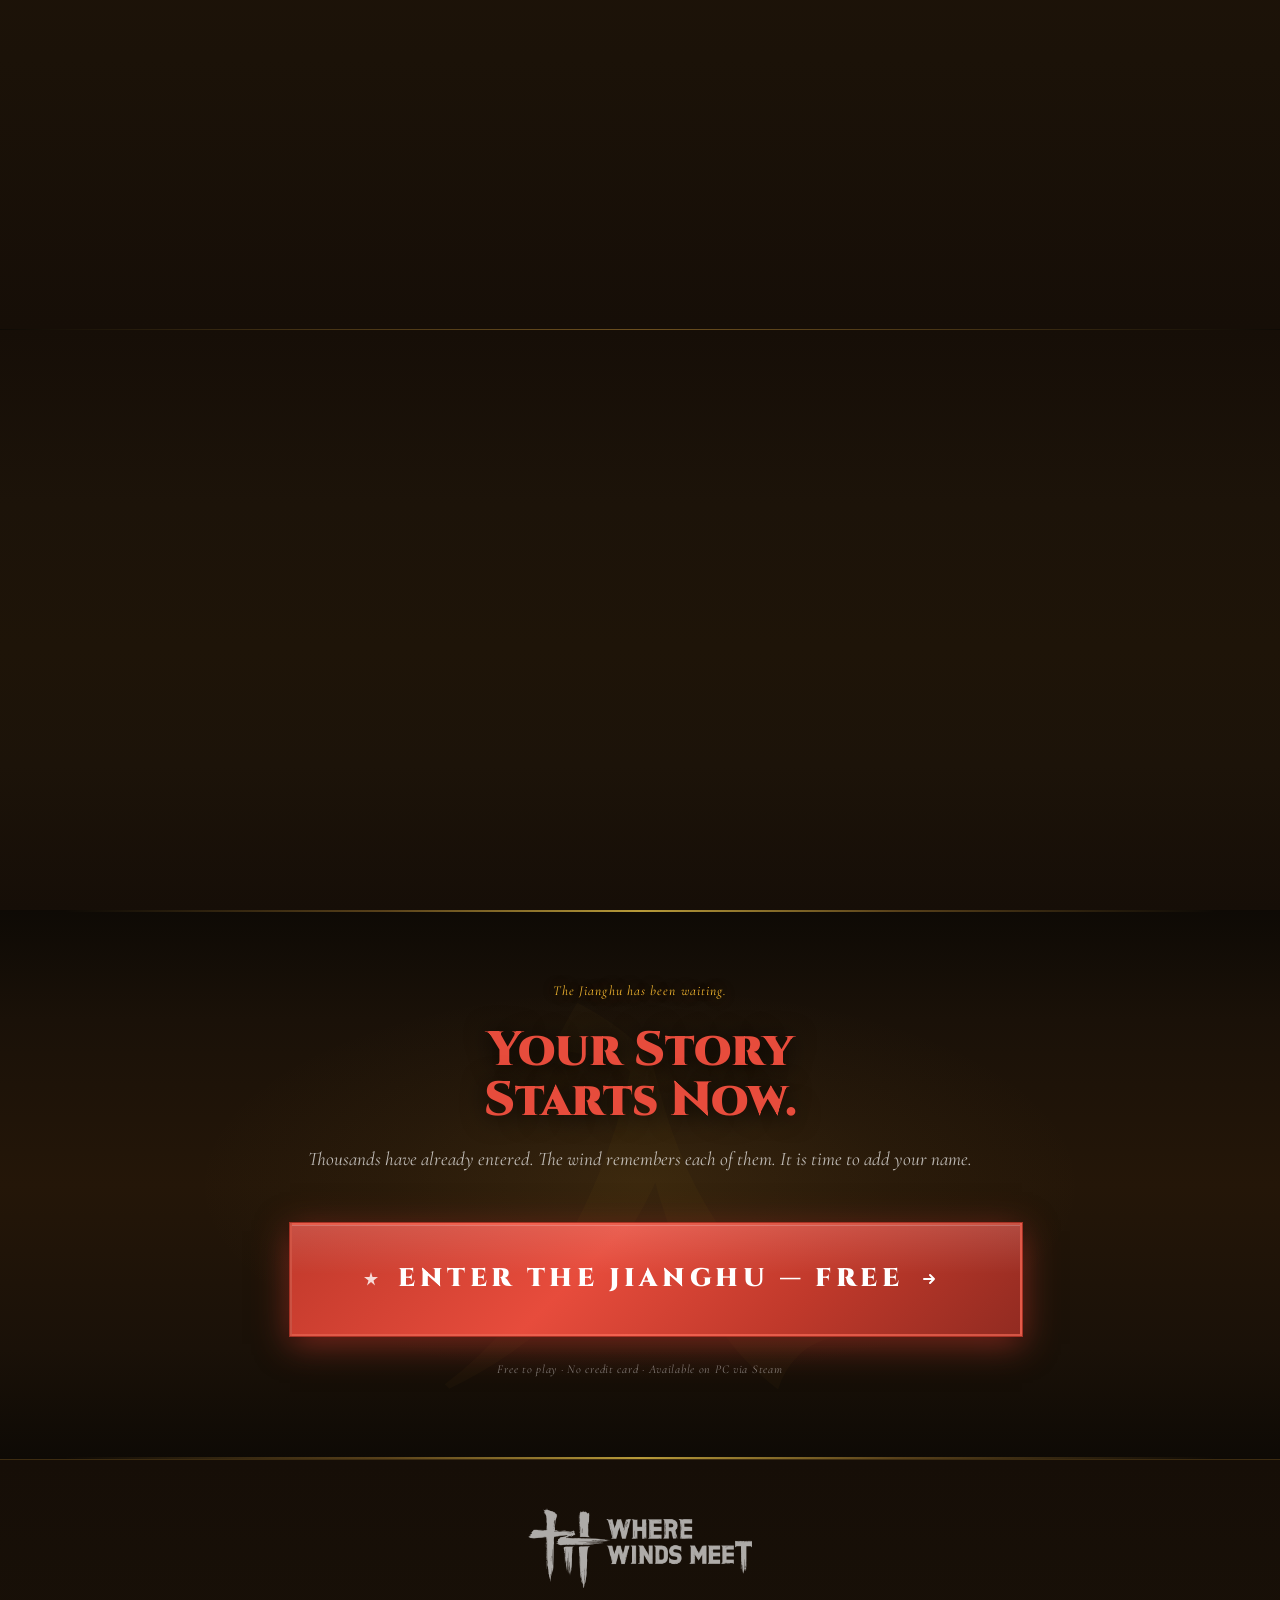
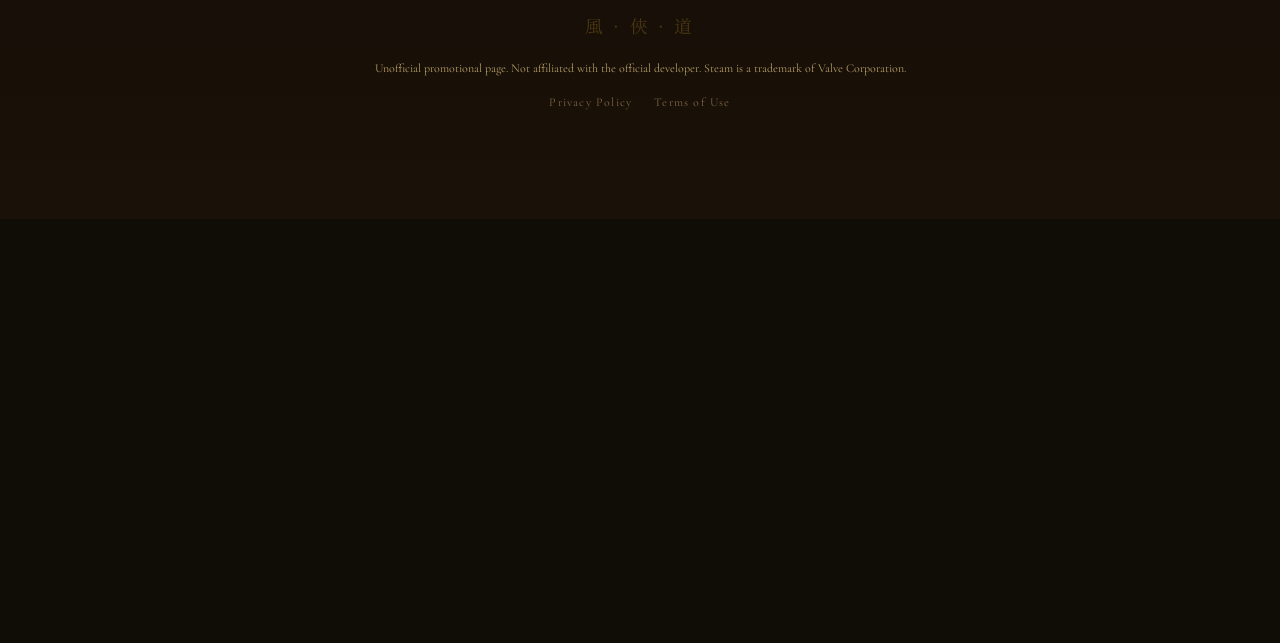
==== commit 43029c3a: "Update index.html" ====
--- a/index.html
+++ b/index.html
@@ -491,6 +491,31 @@
       padding: clamp(90px, 12vh, 140px) 56px 60px
     }
 
+    .hero-eyebrow {
+      display: inline-flex;
+      align-items: center;
+      gap: 10px;
+      font-family: var(--ff-body);
+      font-size: .95rem;
+      font-style: italic;
+      font-weight: 400;
+      letter-spacing: .03em;
+      text-transform: none;
+      color: #fff;
+      margin-bottom: .9rem;
+      background: rgba(28, 18, 8, .55);
+      padding: 5px 14px 5px 10px;
+      border-left: 2px solid #e74c3c
+    }
+
+    .hero-eyebrow::before {
+      content: '';
+      width: 38px;
+      height: 1px;
+      background: var(--ember);
+      opacity: .8
+    }
+
     h1.hero-hl {
       font-family: var(--ff-en);
       font-weight: 900;
@@ -2287,6 +2312,18 @@
       text-shadow: 0 0 20px rgba(245, 184, 48, .3)
     }
 
+    .social-label {
+      font-family: var(--ff-en);
+      font-size: .5rem;
+      font-weight: 600;
+      letter-spacing: .18em;
+      text-transform: uppercase;
+      color: var(--ember);
+      display: flex;
+      flex-direction: column;
+      gap: 1px
+    }
+
     .social-label span {
       color: rgba(255, 255, 255, .55);
       font-weight: 400;
@@ -2303,6 +2340,10 @@
       width: 14px;
       height: 14px;
       fill: #ffd760
+    }
+
+    .star-empty {
+      opacity: .25
     }
 
     .steam-badge {
@@ -2314,10 +2355,30 @@
       background: rgba(200, 148, 58, .05)
     }
 
+    .steam-logo {
+      display: flex;
+      align-items: center;
+      gap: 6px;
+      font-family: var(--ff-en);
+      font-size: .62rem;
+      font-weight: 700;
+      letter-spacing: .12em;
+      text-transform: uppercase;
+      color: #fff
+    }
+
     .steam-icon {
       width: 18px;
       height: 18px;
       opacity: .85
+    }
+
+    .steam-status {
+      font-family: var(--ff-en);
+      font-size: .52rem;
+      letter-spacing: .12em;
+      text-transform: uppercase;
+      color: var(--ember)
     }
 
     .scroll-img {
@@ -2377,6 +2438,10 @@
         font-size: .72em
       }
 
+      .hero-eyebrow {
+        font-size: .78rem
+      }
+
       .hero-sub {
         font-size: 1rem;
         padding: 12px 14px;
@@ -2602,6 +2667,10 @@
     @media(max-width:400px) {
       h1.hero-hl {
         font-size: clamp(2.2rem, 14vw, 3.5rem)
+      }
+
+      .hero-eyebrow {
+        font-size: .72rem
       }
 
       .cta {
@@ -2713,13 +2782,46 @@
       font-family: var(--ff-ja)
     }
 
+    .game-subtitle-line {
+      display: flex;
+      align-items: center;
+      gap: 10px;
+      margin-top: 6px
+    }
+
+    .game-subtitle-dot {
+      width: 4px;
+      height: 4px;
+      border-radius: 50%;
+      background: var(--ember);
+      flex-shrink: 0
+    }
+
+    .game-subtitle-text {
+      font-family: var(--ff-body);
+      font-size: .82rem;
+      font-style: italic;
+      color: #fff;
+      letter-spacing: .06em;
+      background: rgba(28, 18, 8, .75);
+      padding: 4px 14px;
+      border-left: 2px solid rgba(200, 148, 58, .5)
+    }
+
     html.lang-ko .game-subtitle-text,
-    html.lang-ja
+    html.lang-ja .game-subtitle-text {
+      font-style: normal;
+      font-size: .7rem
+    }
 
     @media(max-width:768px) {
       .game-title {
         font-size: clamp(1rem, 5.5vw, 1.5rem);
         letter-spacing: .2em
+      }
+
+      .game-subtitle-text {
+        font-size: .68rem
       }
     }
 
@@ -3118,8 +3220,39 @@
       white-space: nowrap
     }
 
+    .reviews-footer {
+      text-align: center;
+      margin-top: 52px;
+      position: relative;
+      z-index: 1
+    }
+
+    .reviews-steam-link {
+      display: inline-flex;
+      align-items: center;
+      gap: 10px;
+      font-family: var(--ff-en);
+      font-size: .6rem;
+      font-weight: 700;
+      letter-spacing: .18em;
+      text-transform: uppercase;
+      color: var(--ember);
+      border: 1px solid rgba(200, 148, 58, .3);
+      padding: 12px 28px;
+      transition: all .3s ease
+    }
+
     html.lang-ko .reviews-steam-link,
-    html.lang-ja
+    html.lang-ja .reviews-steam-link {
+      letter-spacing: .05em;
+      text-transform: none
+    }
+
+    .reviews-steam-link:hover {
+      color: #fff;
+      border-color: var(--ember);
+      background: rgba(200, 148, 58, .08)
+    }
 
     .paths-section,
     .gallery-section,
@@ -3358,6 +3491,18 @@
     }
 
     /* Weapon card video */
+    .w-video {
+      position: absolute;
+      inset: 0;
+      width: 100%;
+      height: 100%;
+      object-fit: cover;
+      object-position: center;
+      display: none;
+      opacity: 1;
+      border-radius: 2px;
+      z-index: 2
+    }
 
     .w-img-wrap {
       position: relative
@@ -5331,7 +5476,7 @@
         /* ── ASSETS ── */
         function loadAssets() {
           var url = isPH(CFG.ctaUrl) ? '#' : CFG.ctaUrl;
-          ['hero-cta', 'tra-cta', 'sty-cta', 'sysreq-cta', 'final-cta-btn'].forEach(function (id) {
+          ['hero-cta', 'tra-cta', 'sty-cta', 'sysreq-cta', 'final-cta-btn', 'steam-badge-btn', 'win-badge-btn'].forEach(function (id) {
             var el = document.getElementById(id); if (el) el.href = url;
           });
           if (!isPH(CFG.logo)) {
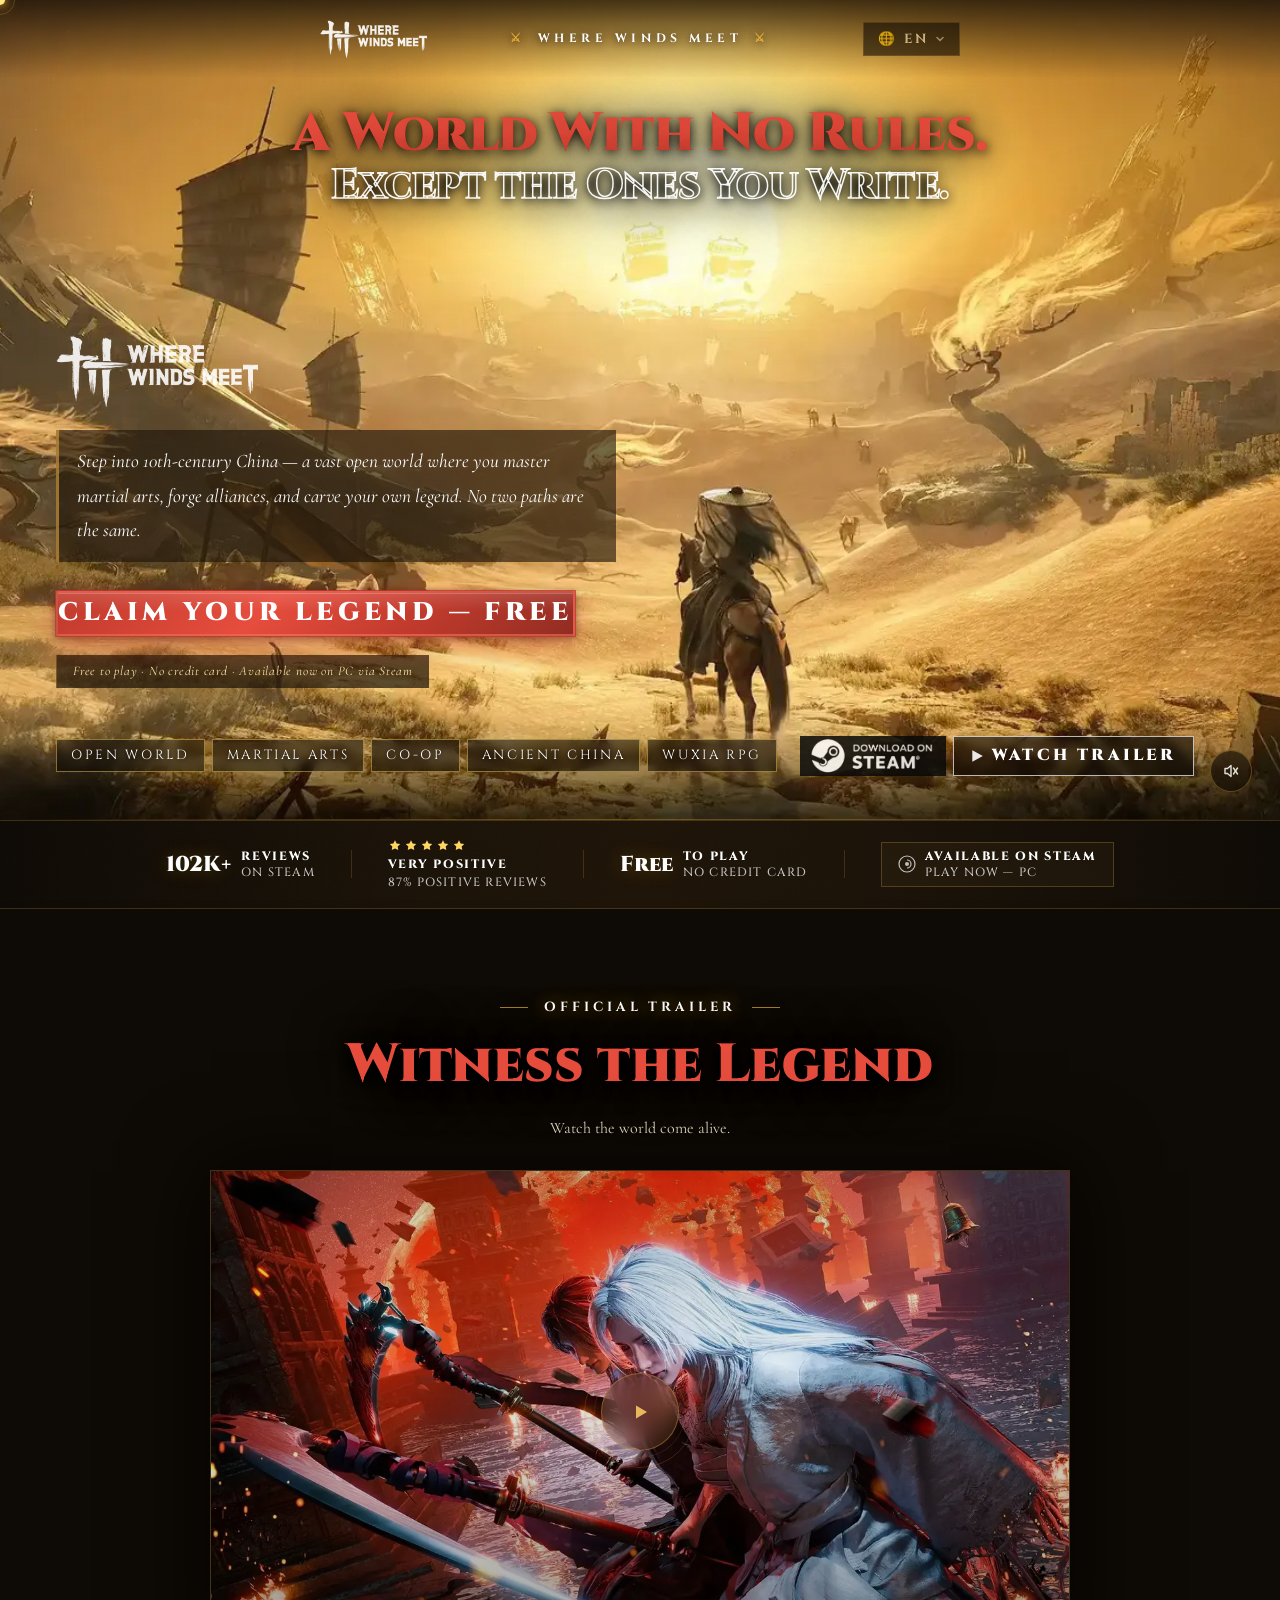
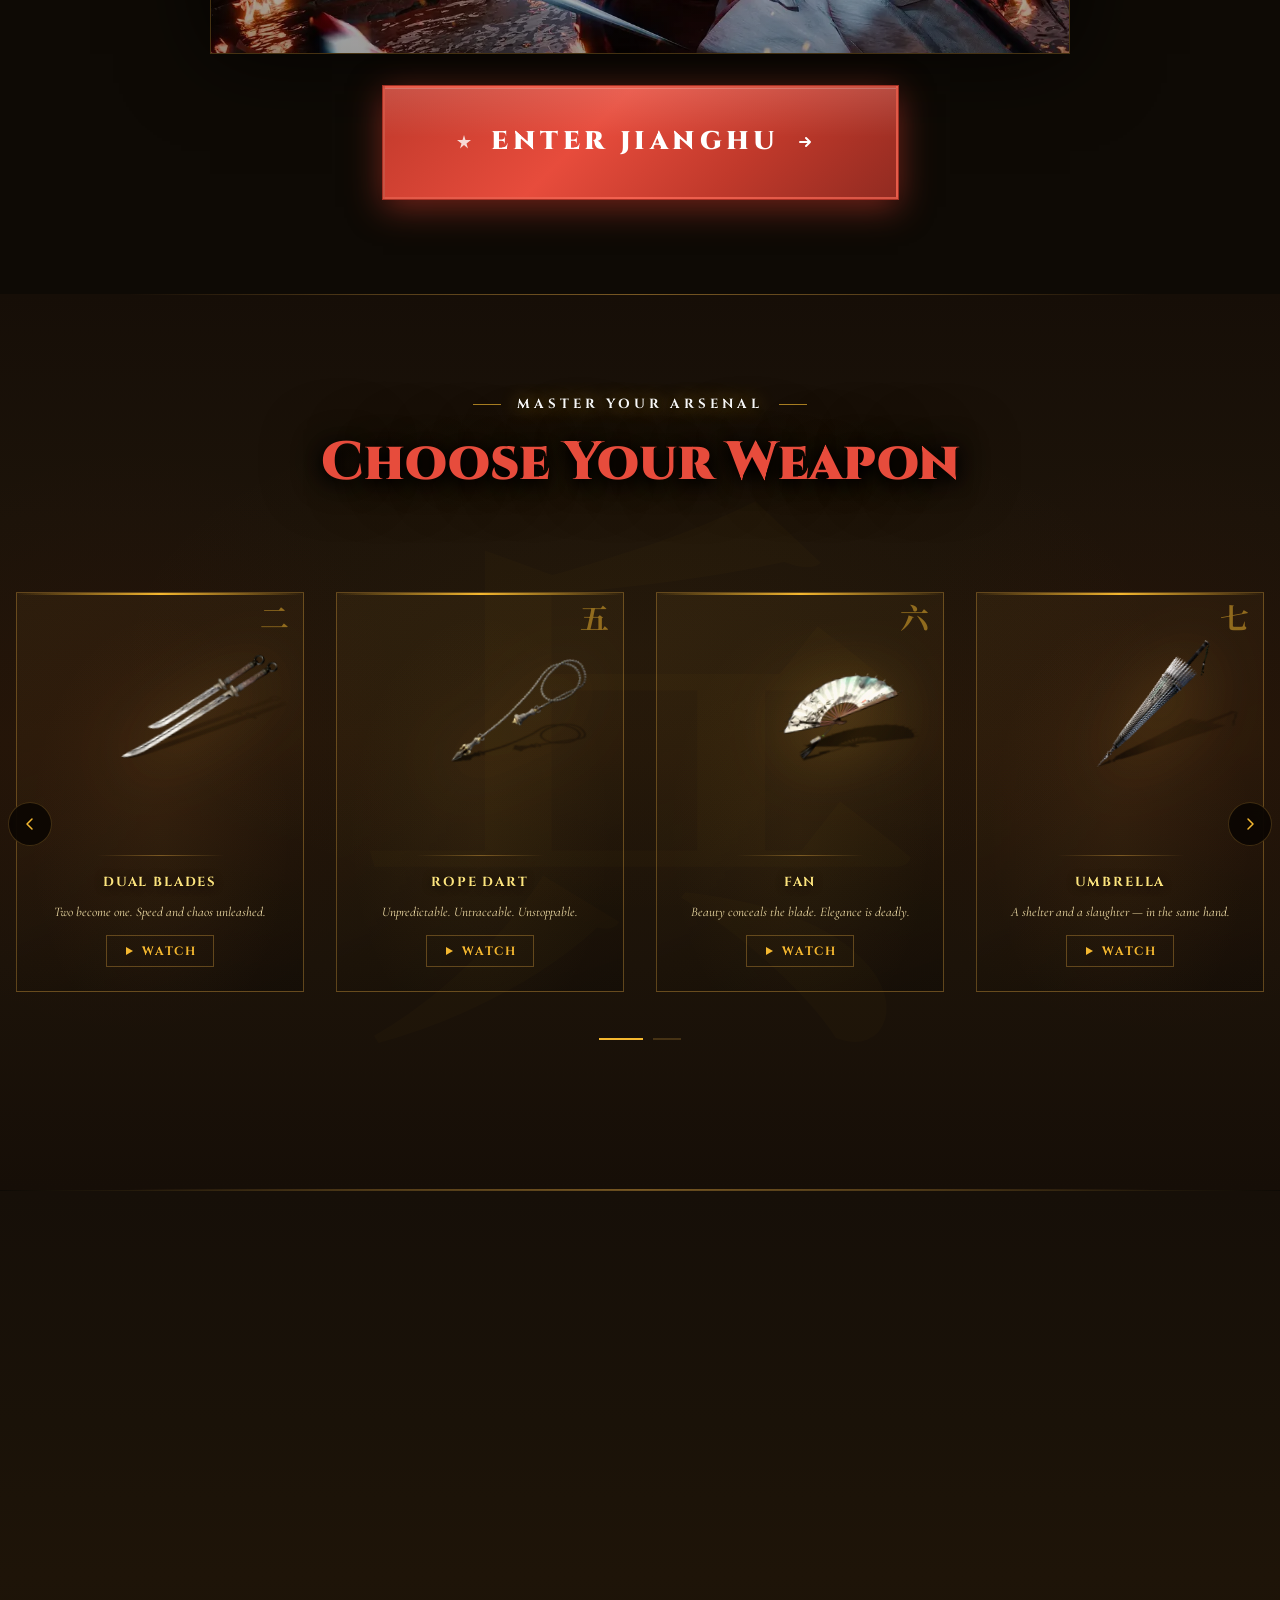
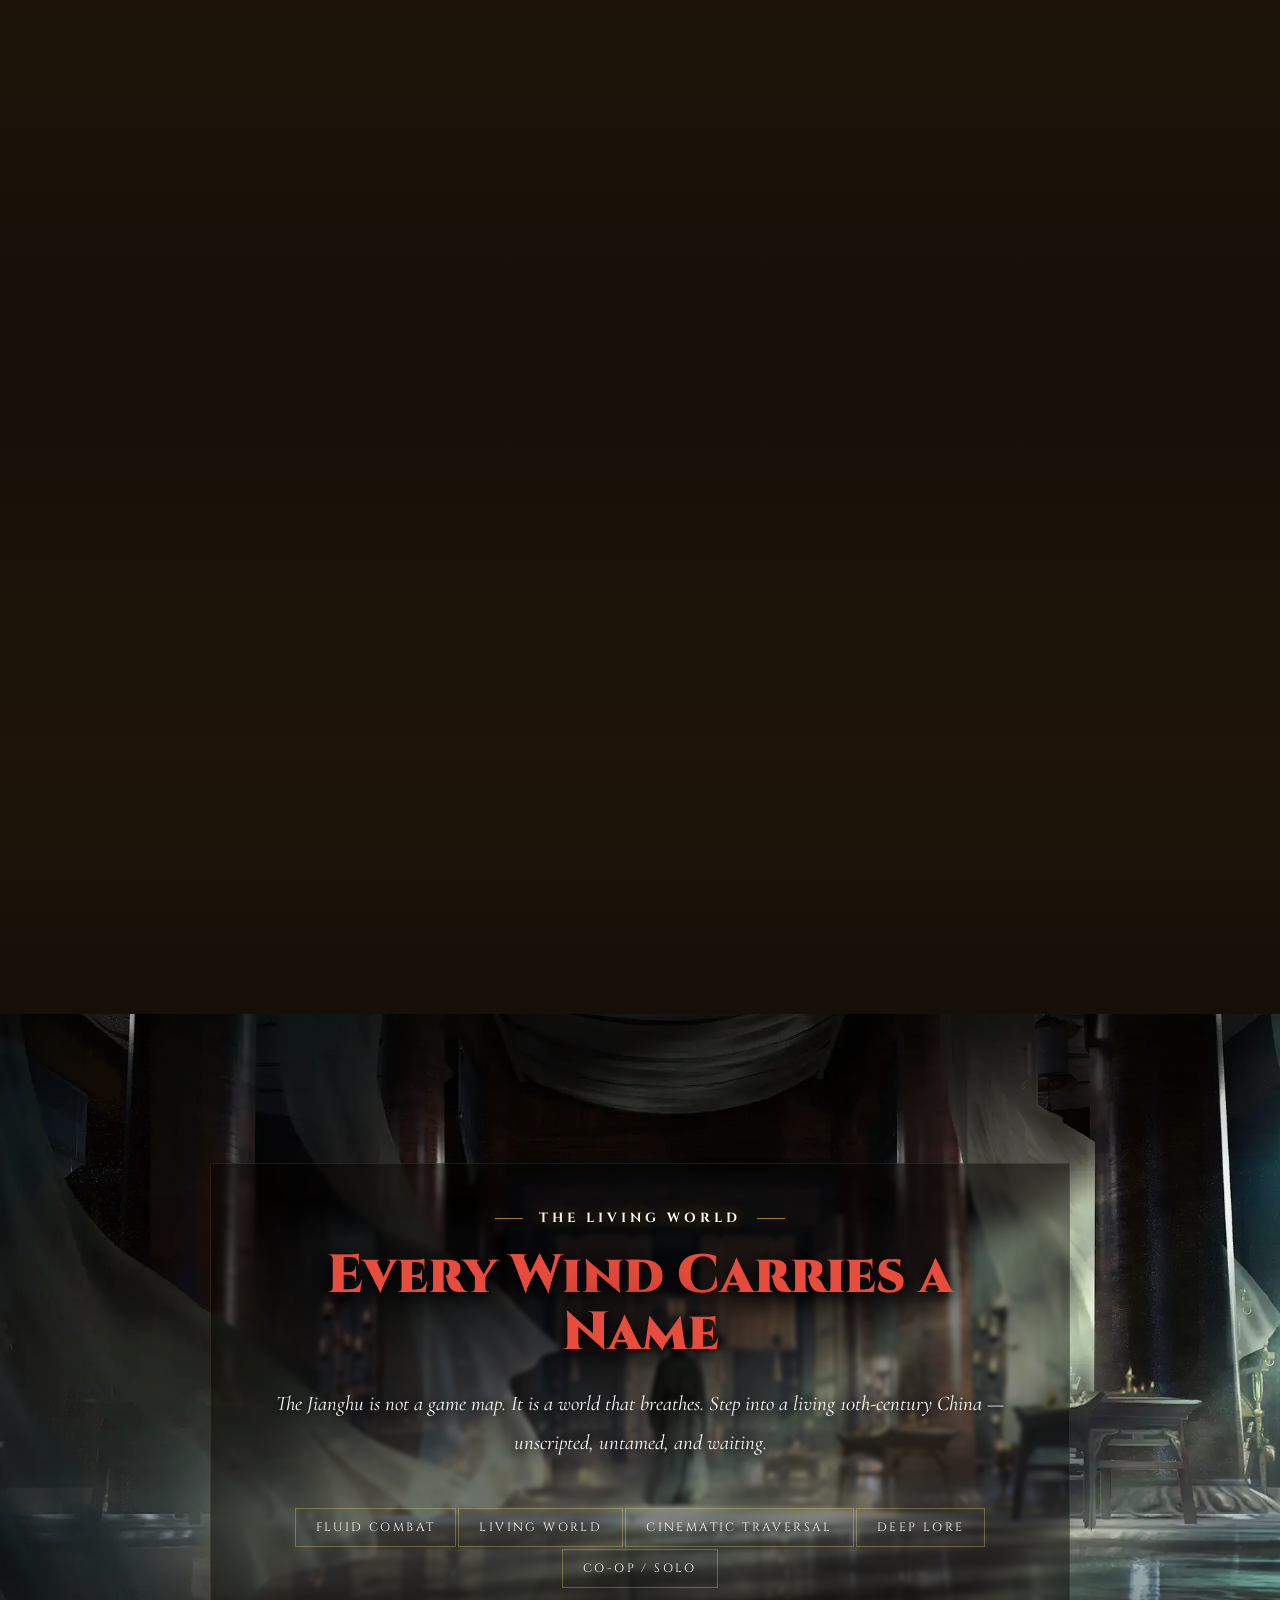
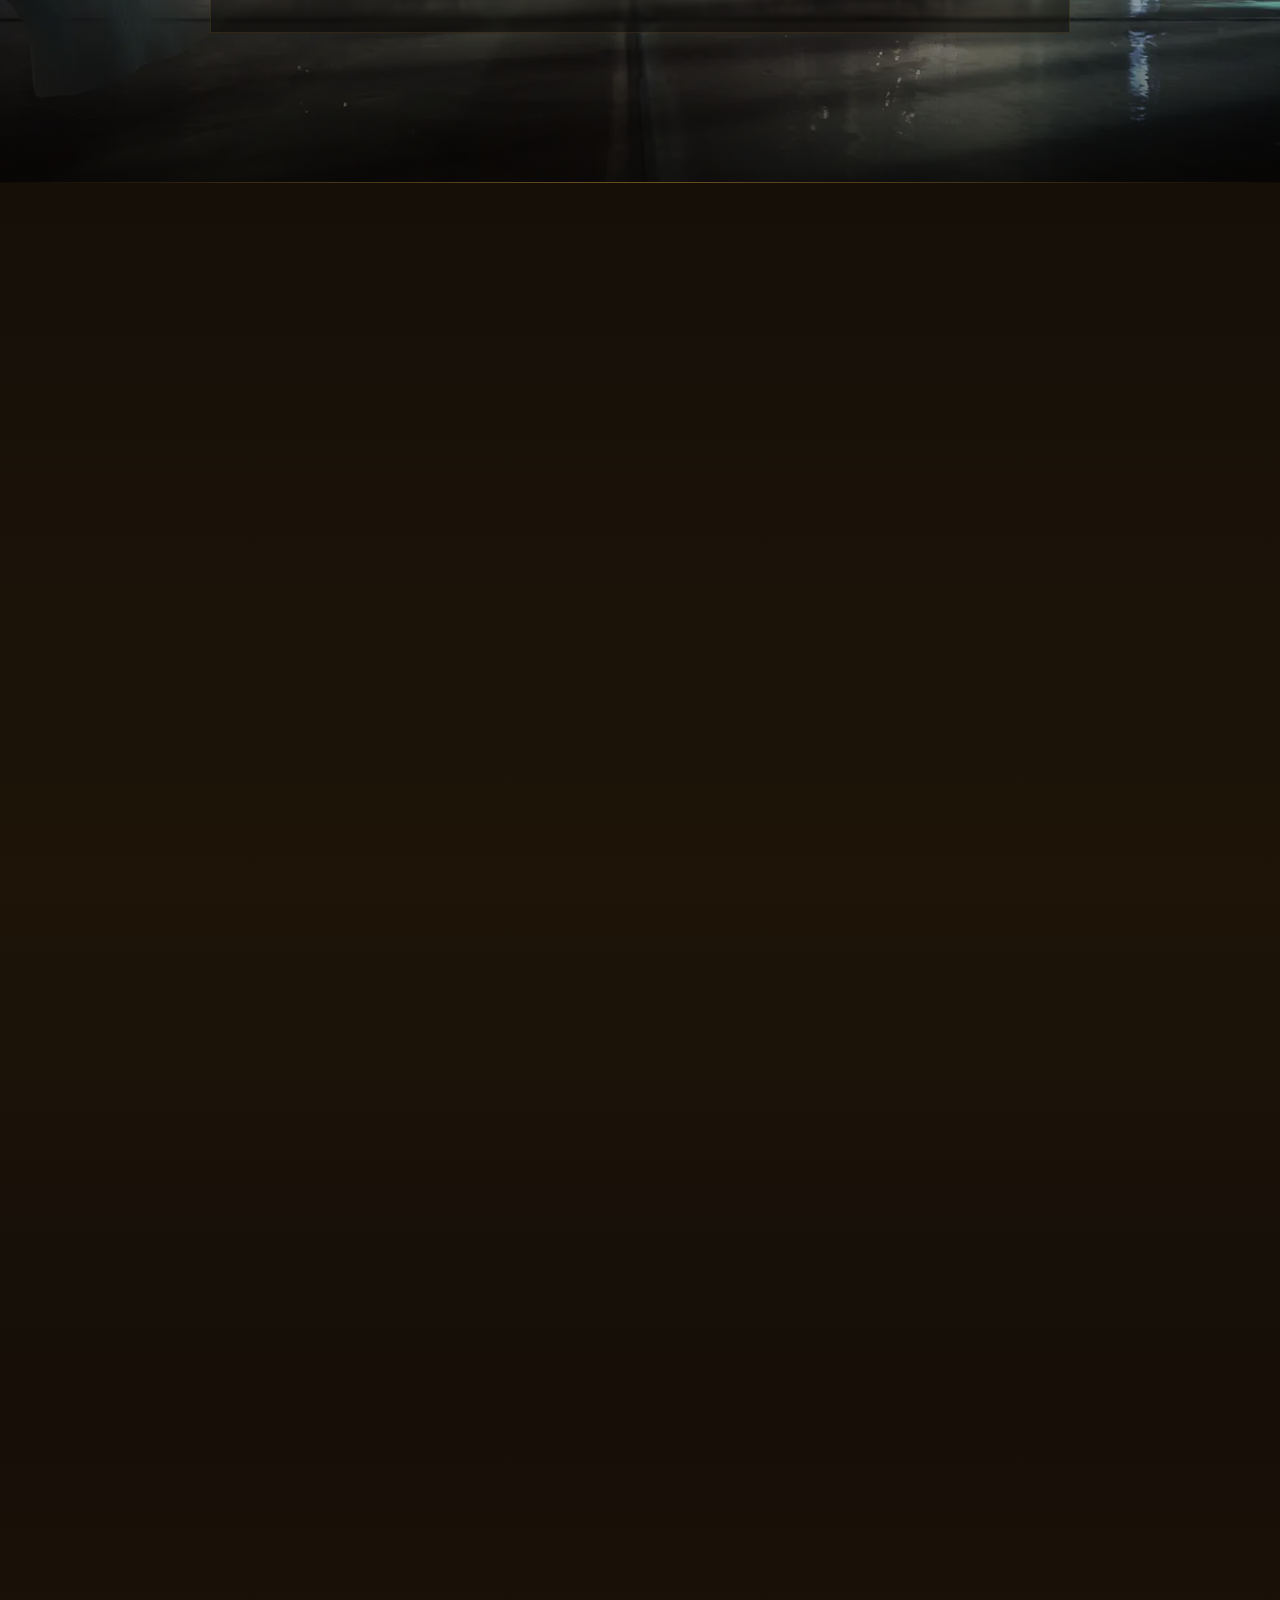
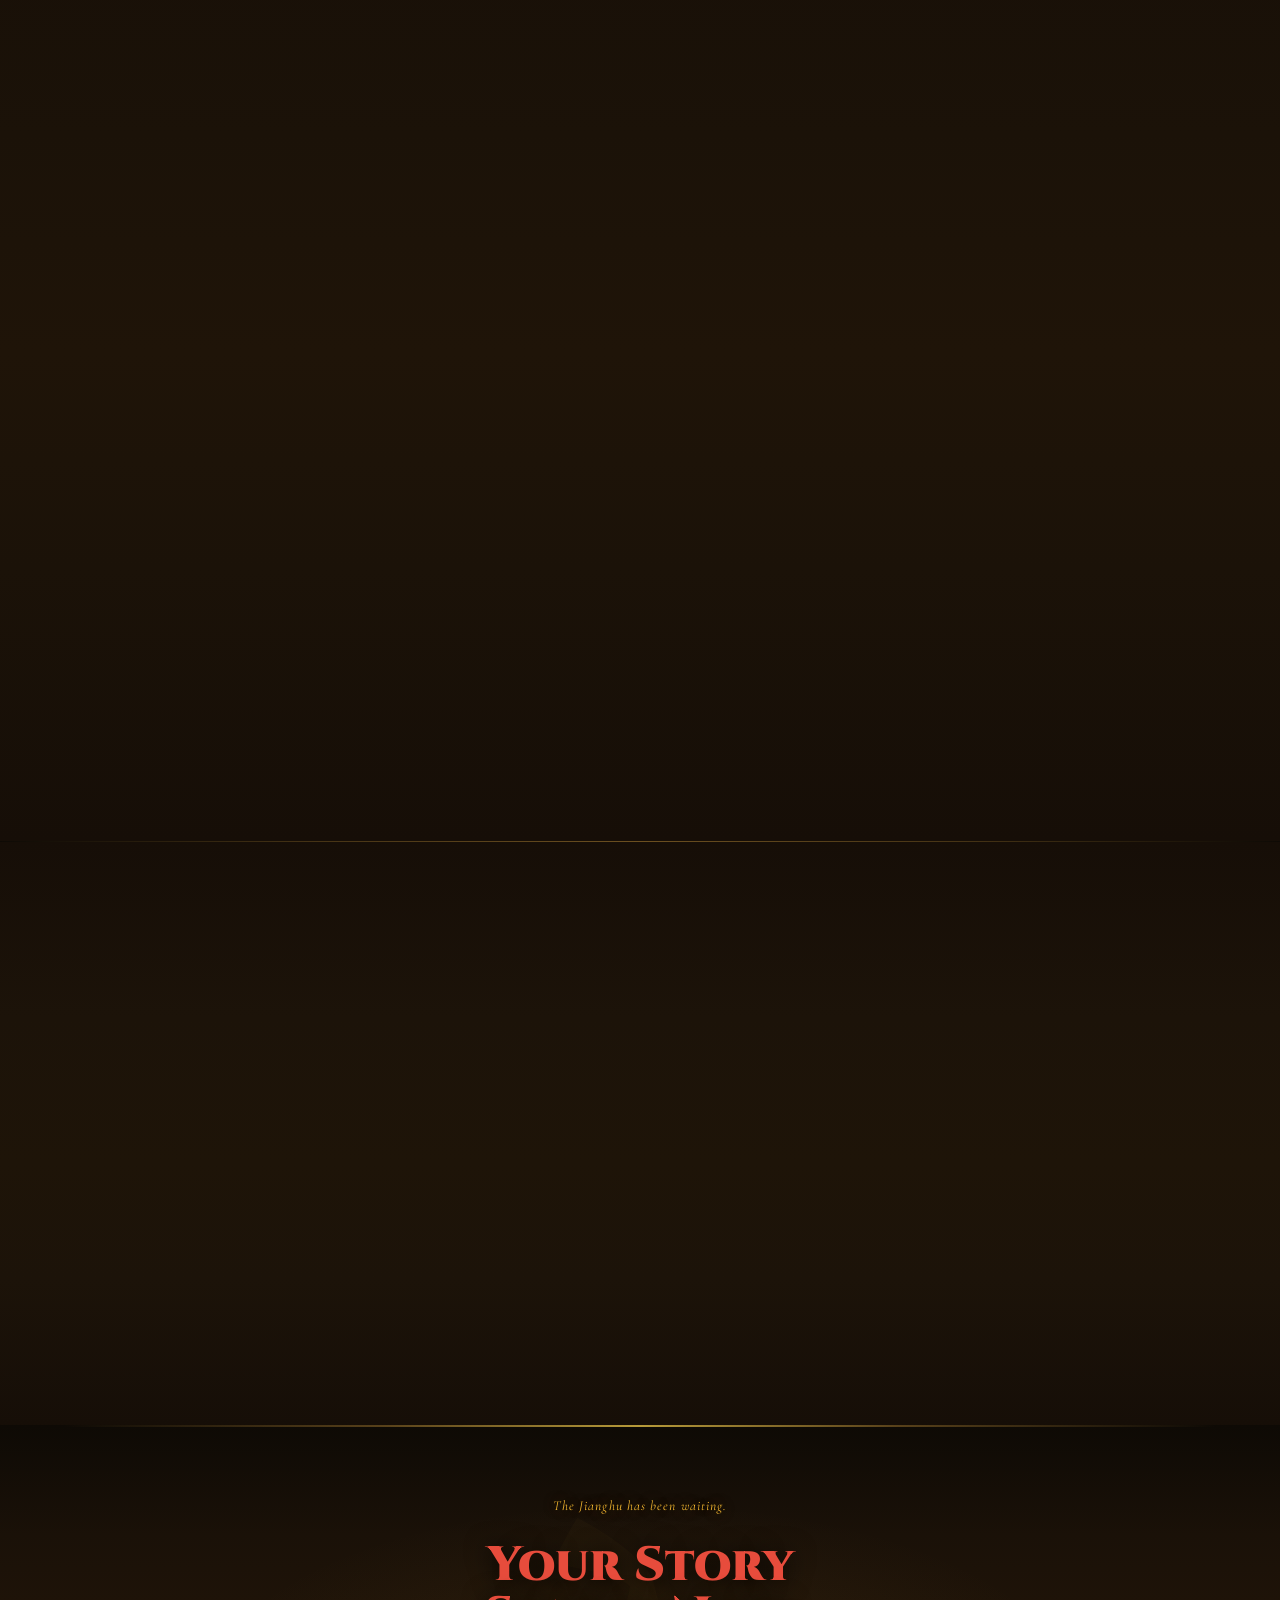
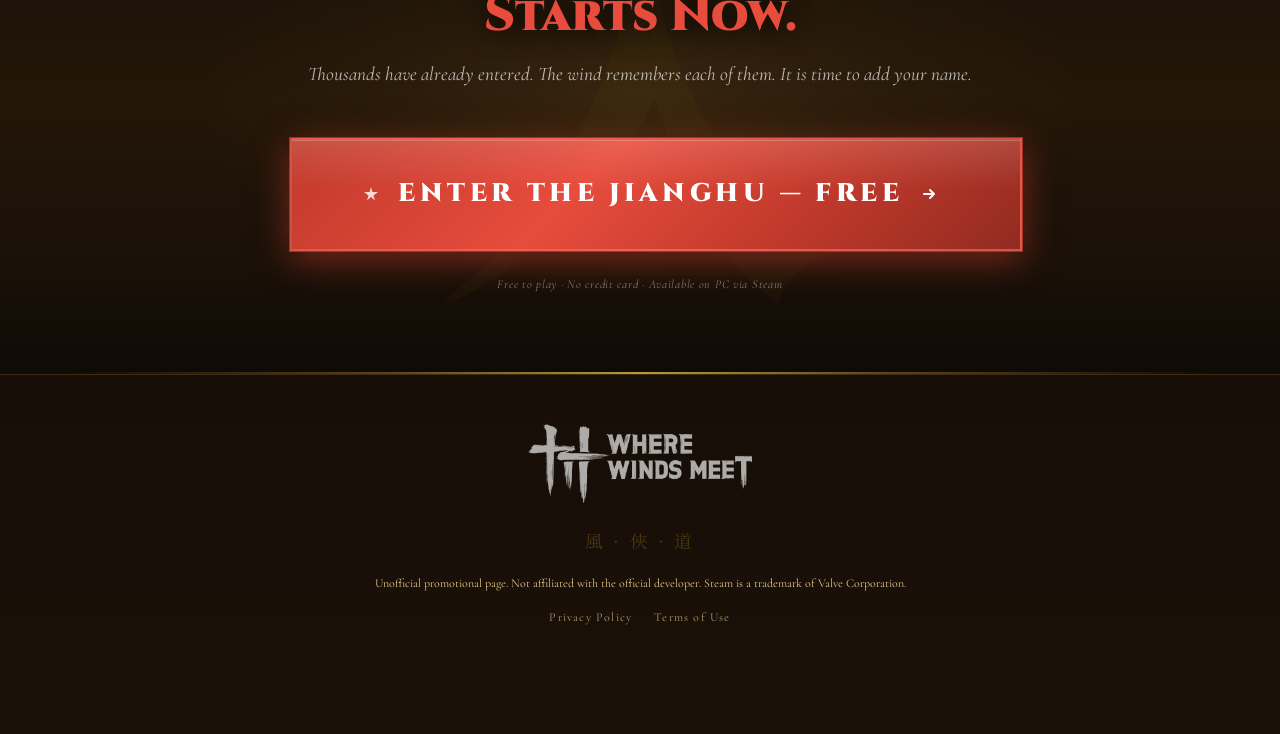
==== commit 3edc3168: "Update index.html" ====
--- a/index.html
+++ b/index.html
@@ -47,7 +47,7 @@
       --ember-lo: #c08830;
       --blood: #8b1414;
       --text: #faf0d8;
-      --text-soft: #d4aa78;
+      --text-soft: #e8c890;
       --paper: #f0dea8;
       --paper-dim: #c8a870;
       --ff-en: 'Cinzel', serif;
@@ -199,7 +199,7 @@
 
     .nav-id {
       font-family: var(--ff-en);
-      font-size: .6rem;
+      font-size: 0.75rem;
       font-weight: 700;
       letter-spacing: .3em;
       text-transform: uppercase;
@@ -224,7 +224,7 @@
       align-items: center;
       gap: 7px;
       font-family: var(--ff-en);
-      font-size: .72rem;
+      font-size: 0.83rem;
       font-weight: 700;
       letter-spacing: .18em;
       color: rgba(220, 190, 140, .9);
@@ -270,7 +270,7 @@
 
     .lang-drop-list li {
       font-family: var(--ff-en);
-      font-size: .7rem;
+      font-size: 0.8rem;
       font-weight: 700;
       letter-spacing: .15em;
       color: rgba(220, 190, 140, .85);
@@ -550,7 +550,7 @@
       color: #fff;
       line-height: 1.8;
       margin-bottom: 1.8rem;
-      background: rgba(28, 18, 8, .35);
+      background: rgba(28, 18, 8, .62);
       padding: 14px 18px;
       border-left: 3px solid rgba(200, 148, 58, .7)
     }
@@ -692,7 +692,7 @@
 
     .chip {
       font-family: var(--ff-en);
-      font-size: .72rem;
+      font-size: 0.83rem;
       letter-spacing: .2em;
       text-transform: uppercase;
       color: #fff;
@@ -766,7 +766,7 @@
 
     .section-tag {
       font-family: var(--ff-en);
-      font-size: .72rem;
+      font-size: 0.83rem;
       font-weight: 700;
       letter-spacing: .3em;
       text-transform: uppercase;
@@ -830,7 +830,7 @@
       padding: 9px 20px;
       border: 1px solid rgba(255, 224, 100, .3);
       font-family: var(--ff-en);
-      font-size: .54rem;
+      font-size: 0.75rem;
       letter-spacing: .2em;
       text-transform: uppercase;
       color: #fff;
@@ -887,7 +887,7 @@
 
     .paths-label {
       font-family: var(--ff-en);
-      font-size: .54rem;
+      font-size: 0.75rem;
       font-weight: 700;
       letter-spacing: .3em;
       text-transform: uppercase;
@@ -1526,8 +1526,7 @@
 
     .footer-note {
       font-size: .75rem;
-      color: #d4b878;
-      opacity: .85;
+      color: #e8c98a;
       line-height: 1.9;
       max-width: 560px;
       margin: 0 auto 16px
@@ -1543,7 +1542,7 @@
       font-size: .75rem;
       color: var(--text-soft);
       letter-spacing: .1em;
-      opacity: .55;
+      opacity: .75;
       transition: opacity .2s, color .2s;
       cursor: none
     }
@@ -1592,7 +1591,7 @@
 
     .sticky-label {
       font-family: var(--ff-en);
-      font-size: .55rem;
+      font-size: 0.75rem;
       letter-spacing: .15em;
       text-transform: uppercase;
       color: #fff
@@ -1606,7 +1605,7 @@
 
     .sticky-btn {
       font-family: var(--ff-en);
-      font-size: .72rem;
+      font-size: 0.83rem;
       font-weight: 900;
       letter-spacing: .14em;
       text-transform: uppercase;
@@ -1665,7 +1664,7 @@
 
     .m-title {
       font-family: var(--ff-en);
-      font-size: .7rem;
+      font-size: 0.8rem;
       letter-spacing: .22em;
       text-transform: uppercase;
       color: var(--ember);
@@ -1830,8 +1829,8 @@
       align-items: flex-start;
       gap: 18px;
       padding: 20px 24px;
-      background: rgba(200, 148, 58, .055);
-      border: 1px solid rgba(232, 168, 58, .18);
+      background: rgba(200, 148, 58, .28);
+      border: 1px solid rgba(232, 168, 58, .55);
       position: relative;
       overflow: hidden;
       transition: background .3s, border-color .3s
@@ -1882,7 +1881,7 @@
 
     .spec-label {
       font-family: var(--ff-en);
-      font-size: .72rem;
+      font-size: 0.83rem;
       font-weight: 700;
       letter-spacing: .22em;
       text-transform: uppercase;
@@ -2314,7 +2313,7 @@
 
     .social-label {
       font-family: var(--ff-en);
-      font-size: .5rem;
+      font-size: 0.75rem;
       font-weight: 600;
       letter-spacing: .18em;
       text-transform: uppercase;
@@ -2360,7 +2359,7 @@
       align-items: center;
       gap: 6px;
       font-family: var(--ff-en);
-      font-size: .62rem;
+      font-size: 0.75rem;
       font-weight: 700;
       letter-spacing: .12em;
       text-transform: uppercase;
@@ -2375,7 +2374,7 @@
 
     .steam-status {
       font-family: var(--ff-en);
-      font-size: .52rem;
+      font-size: 0.75rem;
       letter-spacing: .12em;
       text-transform: uppercase;
       color: var(--ember)
@@ -2408,7 +2407,7 @@
       }
 
       .nav-id {
-        font-size: .52rem;
+        font-size: 0.75rem;
         letter-spacing: .18em
       }
       .hero {
@@ -2435,7 +2434,7 @@
       }
 
       .hero-hl-stroke {
-        font-size: .72em
+        font-size: 0.83rem
       }
 
       .hero-eyebrow {
@@ -2453,7 +2452,7 @@
       }
 
       .cta {
-        font-size: .72rem;
+        font-size: 0.83rem;
         letter-spacing: .12em;
         width: 100%;
       }
@@ -2473,7 +2472,7 @@
       }
 
       .chip {
-        font-size: .48rem;
+        font-size: 0.75rem;
         padding: 4px 10px
       }
 
@@ -2516,7 +2515,7 @@
       }
 
       .pillar {
-        font-size: .48rem;
+        font-size: 0.75rem;
         padding: 7px 12px
       }
 
@@ -2537,7 +2536,7 @@
       }
 
       .w-name {
-        font-size: .72rem;
+        font-size: 0.83rem;
         letter-spacing: .08em
       }
 
@@ -2559,7 +2558,7 @@
       }
 
       .card-name {
-        font-size: .72rem
+        font-size: 0.83rem
       }
 
       .card-desc {
@@ -2618,7 +2617,7 @@
 
       .tier-btn {
         padding: 11px 20px;
-        font-size: .56rem
+        font-size: 0.75rem
       }
 
       .spec-row {
@@ -2626,7 +2625,7 @@
       }
 
       .spec-label {
-        font-size: .46rem;
+        font-size: 0.75rem;
         letter-spacing: .18em
       }
 
@@ -2643,11 +2642,11 @@
       }
 
       .sticky-label {
-        font-size: .5rem
+        font-size: 0.75rem
       }
 
       .sticky-btn {
-        font-size: .58rem;
+        font-size: 0.75rem;
         padding: 9px 16px
       }
 
@@ -2660,7 +2659,7 @@
       }
 
       .footer-note {
-        font-size: .58rem
+        font-size: 0.75rem
       }
     }
 
@@ -2670,11 +2669,11 @@
       }
 
       .hero-eyebrow {
-        font-size: .72rem
+        font-size: 0.83rem
       }
 
       .cta {
-        font-size: .62rem;
+        font-size: 0.75rem;
         letter-spacing: .1em
       }
 
@@ -2687,7 +2686,7 @@
       }
 
       .section-tag {
-        font-size: .46rem;
+        font-size: 0.75rem;
         letter-spacing: .2em
       }
 
@@ -2811,7 +2810,7 @@
     html.lang-ko .game-subtitle-text,
     html.lang-ja .game-subtitle-text {
       font-style: normal;
-      font-size: .7rem
+      font-size: 0.8rem
     }
 
     @media(max-width:768px) {
@@ -2821,7 +2820,7 @@
       }
 
       .game-subtitle-text {
-        font-size: .68rem
+        font-size: 0.78rem
       }
     }
 
@@ -2918,7 +2917,7 @@
 
     .hero-replay-text {
       font-family: var(--ff-en);
-      font-size: .4rem;
+      font-size: 0.75rem;
       letter-spacing: .16em;
       text-transform: uppercase;
       color: var(--ember-hi);
@@ -3020,7 +3019,7 @@
 
     .rstat-label {
       font-family: var(--ff-en);
-      font-size: .52rem;
+      font-size: 0.82rem;
       font-weight: 700;
       letter-spacing: .22em;
       text-transform: uppercase;
@@ -3034,7 +3033,7 @@
     }
 
     .rstat-sub {
-      font-size: .72rem;
+      font-size: 0.85rem;
       font-style: italic;
       color: var(--text-soft);
       margin-top: 3px
@@ -3091,16 +3090,18 @@
 
     .review-card {
       position: relative;
-      background: linear-gradient(160deg, rgba(200, 148, 58, .06), rgba(200, 148, 58, .02), rgba(0, 0, 0, .25));
-      border: 1px solid rgba(200, 148, 58, .15);
+      background: linear-gradient(160deg, rgba(200, 148, 58, .28), rgba(200, 148, 58, .14), rgba(0, 0, 0, .7));
+      border: 1px solid rgba(200, 148, 58, .5);
       padding: 28px 24px 24px;
       overflow: hidden;
-      transition: border-color .4s, transform .4s ease, background .4s
+      transition: border-color .4s, transform .4s ease, background .4s;
+      display: flex;
+      flex-direction: column
     }
 
     .review-card:hover {
       border-color: rgba(200, 148, 58, .38);
-      background: linear-gradient(160deg, rgba(200, 148, 58, .1), rgba(200, 148, 58, .04), rgba(0, 0, 0, .15));
+      background: linear-gradient(160deg, rgba(200, 148, 58, .35), rgba(200, 148, 58, .18), rgba(0, 0, 0, .6));
       transform: translateY(-4px)
     }
 
@@ -3153,7 +3154,8 @@
       color: #fff;
       line-height: 1.75;
       margin-bottom: 16px;
-      text-shadow: 0 1px 6px rgba(0, 0, 0, .8)
+      text-shadow: 0 1px 6px rgba(0, 0, 0, .8);
+      flex-grow: 1
     }
 
     html.lang-ko .review-quote,
@@ -3171,7 +3173,8 @@
     .review-author {
       display: flex;
       align-items: center;
-      gap: 10px
+      gap: 10px;
+      margin-top: auto
     }
 
     .review-avatar {
@@ -3192,14 +3195,14 @@
 
     .review-name {
       font-family: var(--ff-en);
-      font-size: .68rem;
+      font-size: 0.85rem;
       font-weight: 700;
       letter-spacing: .1em;
       color: var(--paper)
     }
 
     .review-hours {
-      font-size: .62rem;
+      font-size: 0.82rem;
       font-style: italic;
       color: var(--text-soft);
       margin-top: 1px
@@ -3213,10 +3216,10 @@
     .review-steam {
       margin-left: auto;
       font-family: var(--ff-en);
-      font-size: .48rem;
+      font-size: 0.82rem;
       letter-spacing: .12em;
       text-transform: uppercase;
-      color: rgba(255, 255, 255, .3);
+      color: rgba(255, 255, 255, .75);
       white-space: nowrap
     }
 
@@ -3232,7 +3235,7 @@
       align-items: center;
       gap: 10px;
       font-family: var(--ff-en);
-      font-size: .6rem;
+      font-size: 0.75rem;
       font-weight: 700;
       letter-spacing: .18em;
       text-transform: uppercase;
@@ -3409,7 +3412,7 @@
       left: 50%;
       transform: translateX(-50%);
       font-family: var(--ff-en);
-      font-size: .58rem;
+      font-size: 0.75rem;
       font-weight: 700;
       letter-spacing: .38em;
       text-transform: uppercase;
@@ -3425,7 +3428,7 @@
 
     .nav-center-icon {
       color: var(--ember);
-      font-size: .65rem;
+      font-size: 0.75rem;
       opacity: .8
     }
 
@@ -3472,7 +3475,7 @@
 
     .social-top {
       font-family: var(--ff-en);
-      font-size: .6rem;
+      font-size: 0.75rem;
       font-weight: 800;
       letter-spacing: .14em;
       text-transform: uppercase;
@@ -3482,7 +3485,7 @@
 
     .social-bot {
       font-family: var(--ff-en);
-      font-size: .56rem;
+      font-size: 0.75rem;
       font-weight: 500;
       letter-spacing: .1em;
       text-transform: uppercase;
@@ -3621,7 +3624,7 @@
       align-items: center;
       gap: 10px;
       font-family: var(--ff-en);
-      font-size: .7rem;
+      font-size: 0.8rem;
       font-weight: 900;
       letter-spacing: .18em;
       text-transform: uppercase;
@@ -3691,7 +3694,7 @@
       align-items: center;
       gap: 7px;
       font-family: var(--ff-en);
-      font-size: .52rem;
+      font-size: 0.75rem;
       font-weight: 700;
       letter-spacing: .14em;
       text-transform: uppercase;
@@ -3798,14 +3801,14 @@
       <span class="nav-center-icon">⚔</span>
     </div>
     <div class="lang-drop" id="lang-drop">
-      <button class="lang-drop-btn" id="lang-drop-btn" aria-haspopup="listbox" aria-expanded="false">
+      <button class="lang-drop-btn" id="lang-drop-btn" aria-haspopup="listbox" aria-expanded="false" aria-label="Select language: English">
         <span style="filter:sepia(1) saturate(4) hue-rotate(5deg) brightness(1.2)">🌐</span>
         <span id="lang-drop-label">EN</span>
         <svg width="10" height="10" viewBox="0 0 10 10" fill="none" aria-hidden="true" class="lang-drop-arrow">
           <path d="M2 3.5l3 3 3-3" stroke="currentColor" stroke-width="1.5" stroke-linecap="round"/>
         </svg>
       </button>
-      <ul class="lang-drop-list" id="lang-drop-list" role="listbox">
+      <ul class="lang-drop-list" id="lang-drop-list" role="listbox" aria-label="Select language">
         <li role="option" data-lang="en" aria-selected="true">EN — English</li>
         <li role="option" data-lang="ko" aria-selected="false">KO — 한국어</li>
         <li role="option" data-lang="ja" aria-selected="false">JA — 日本語</li>
@@ -3829,10 +3832,10 @@
       <div class="hw-m5"></div>
       <div class="hw-mist"></div>
       <div class="hw-mist2"></div>
-      <img class="hero-poster" id="hero-poster" src="assets/images/hero_poster.webp" alt="" decoding="async" fetchpriority="high">
+      <img class="hero-poster" id="hero-poster" src="assets/images/hero_poster.webp" alt="" aria-hidden="true" decoding="async" fetchpriority="high" role="presentation">
       <video class="hero-video" id="hero-video"
         src="https://res.cloudinary.com/dcc17awcl/video/upload/v1773723566/hero_sx3hiw_ed7f41.mp4" autoplay playsinline
-        muted
+        muted aria-label="Where Winds Meet — cinematic gameplay trailer"
         poster="assets/images/hero_poster.webp" preload="metadata">
       </video>
     </div>
@@ -3908,12 +3911,12 @@
         <span class="chip" role="listitem" data-i18n="chip3">Co-op</span>
         <span class="chip" role="listitem" data-i18n="chip4">Ancient China</span>
         <span class="chip" role="listitem" data-i18n="chip5">Wuxia RPG</span>
-        <a href="https://to.wendiro.com/u?k=9db47141846349488810b469b5a18a32&via=16314" aria-label="Play on Steam" target="_blank" rel="noopener noreferrer"
+        <a href="https://to.wendiro.com/u?k=9db47141846349488810b469b5a18a32&via=16314" role="listitem" aria-label="Play on Steam" target="_blank" rel="noopener noreferrer"
           style="display:inline-flex;align-items:center;margin-left:16px;opacity:.85;transition:opacity .25s">
           <img src="assets/images/steam_logo.webp" alt="Steam" style="height:40px;width:auto;display:block;mix-blend-mode:screen">
         </a>
-        <a href="#trailer-section"
-          style="display:inline-flex;align-items:center;gap:8px;font-family:var(--ff-en);font-size:1rem;font-weight:900;letter-spacing:.2em;text-transform:uppercase;color:#000;text-decoration:none;transition:all .25s;border:1.5px solid rgba(0,0,0,.6);padding:6px 16px;background:rgba(255,255,255,.15);backdrop-filter:blur(4px)">
+        <a href="#trailer-section" role="listitem" aria-label="Watch game trailer"
+          style="display:inline-flex;align-items:center;gap:8px;font-family:var(--ff-en);font-size:1rem;font-weight:900;letter-spacing:.2em;text-transform:uppercase;color:#fff;text-decoration:none;transition:all .25s;border:1.5px solid rgba(255,255,255,.7);padding:6px 16px;background:rgba(0,0,0,.55);backdrop-filter:blur(4px)">
           <svg width="14" height="14" viewBox="0 0 12 12" fill="none" aria-hidden="true">
             <polygon points="2,1 11,6 2,11" fill="currentColor" opacity=".9"/>
           </svg>
@@ -3943,20 +3946,20 @@
 
       <div class="social-item">
         <div class="social-stars-group">
-          <div class="stars" aria-label="5 stars — Very Positive rating">
-            <svg class="star" width="14" height="14" viewBox="0 0 12 12">
+          <div class="stars" role="img" aria-label="5 stars — Very Positive rating">
+            <svg class="star" width="14" height="14" viewBox="0 0 12 12" aria-hidden="true">
               <path d="M6 1l1.4 2.8 3.1.4-2.2 2.2.5 3.1L6 8.1 3.2 9.5l.5-3.1L1.5 4.2l3.1-.4z" />
             </svg>
-            <svg class="star" width="14" height="14" viewBox="0 0 12 12">
+            <svg class="star" width="14" height="14" viewBox="0 0 12 12" aria-hidden="true">
               <path d="M6 1l1.4 2.8 3.1.4-2.2 2.2.5 3.1L6 8.1 3.2 9.5l.5-3.1L1.5 4.2l3.1-.4z" />
             </svg>
-            <svg class="star" width="14" height="14" viewBox="0 0 12 12">
+            <svg class="star" width="14" height="14" viewBox="0 0 12 12" aria-hidden="true">
               <path d="M6 1l1.4 2.8 3.1.4-2.2 2.2.5 3.1L6 8.1 3.2 9.5l.5-3.1L1.5 4.2l3.1-.4z" />
             </svg>
-            <svg class="star" width="14" height="14" viewBox="0 0 12 12">
+            <svg class="star" width="14" height="14" viewBox="0 0 12 12" aria-hidden="true">
               <path d="M6 1l1.4 2.8 3.1.4-2.2 2.2.5 3.1L6 8.1 3.2 9.5l.5-3.1L1.5 4.2l3.1-.4z" />
             </svg>
-            <svg class="star" width="14" height="14" viewBox="0 0 12 12">
+            <svg class="star" width="14" height="14" viewBox="0 0 12 12" aria-hidden="true">
               <path d="M6 1l1.4 2.8 3.1.4-2.2 2.2.5 3.1L6 8.1 3.2 9.5l.5-3.1L1.5 4.2l3.1-.4z" />
             </svg>
           </div>
@@ -4085,7 +4088,7 @@
               <div class="w-line" aria-hidden="true"></div>
               <h3 class="w-name" data-i18n="wpn.w2.n">Dual Blades</h3>
               <p class="w-desc" data-i18n="wpn.w2.d">Two become one. Speed and chaos unleashed.</p>
-              <button class="w-watch-btn" data-wpn-name="Dual Blades" data-wpn-key="wpn.w2.n"
+              <button class="w-watch-btn" aria-label="Watch Dual Blades video" data-wpn-name="Dual Blades" data-wpn-key="wpn.w2.n"
                 data-wpn-desc-key="wpn.w2.d" data-wpn-desc="Two become one. Speed and chaos unleashed.">
                 <svg width="12" height="12" viewBox="0 0 12 12" fill="none">
                   <path d="M3 2l7 4-7 4z" fill="currentColor" />
@@ -4109,7 +4112,7 @@
               <div class="w-line" aria-hidden="true"></div>
               <h3 class="w-name" data-i18n="wpn.w5.n">Rope Dart</h3>
               <p class="w-desc" data-i18n="wpn.w5.d">Unpredictable. Untraceable. Unstoppable.</p>
-              <button class="w-watch-btn" data-wpn-name="Rope Dart" data-wpn-key="wpn.w5.n" data-wpn-desc-key="wpn.w5.d"
+              <button class="w-watch-btn" aria-label="Watch Rope Dart video" data-wpn-name="Rope Dart" data-wpn-key="wpn.w5.n" data-wpn-desc-key="wpn.w5.d"
                 data-wpn-desc="Unpredictable. Untraceable. Unstoppable.">
                 <svg width="12" height="12" viewBox="0 0 12 12" fill="none">
                   <path d="M3 2l7 4-7 4z" fill="currentColor" />
@@ -4133,7 +4136,7 @@
               <div class="w-line" aria-hidden="true"></div>
               <h3 class="w-name" data-i18n="wpn.w6.n">Fan</h3>
               <p class="w-desc" data-i18n="wpn.w6.d">Beauty conceals the blade. Elegance is deadly.</p>
-              <button class="w-watch-btn" data-wpn-name="Fan" data-wpn-key="wpn.w6.n" data-wpn-desc-key="wpn.w6.d"
+              <button class="w-watch-btn" aria-label="Watch Fan video" data-wpn-name="Fan" data-wpn-key="wpn.w6.n" data-wpn-desc-key="wpn.w6.d"
                 data-wpn-desc="Beauty conceals the blade. Elegance is deadly.">
                 <svg width="12" height="12" viewBox="0 0 12 12" fill="none">
                   <path d="M3 2l7 4-7 4z" fill="currentColor" />
@@ -4157,7 +4160,7 @@
               <div class="w-line" aria-hidden="true"></div>
               <h3 class="w-name" data-i18n="wpn.w7.n">Umbrella</h3>
               <p class="w-desc" data-i18n="wpn.w7.d">A shelter and a slaughter — in the same hand.</p>
-              <button class="w-watch-btn" data-wpn-name="Umbrella" data-wpn-key="wpn.w7.n" data-wpn-desc-key="wpn.w7.d"
+              <button class="w-watch-btn" aria-label="Watch Umbrella video" data-wpn-name="Umbrella" data-wpn-key="wpn.w7.n" data-wpn-desc-key="wpn.w7.d"
                 data-wpn-desc="A shelter and a slaughter — in the same hand.">
                 <svg width="12" height="12" viewBox="0 0 12 12" fill="none">
                   <path d="M3 2l7 4-7 4z" fill="currentColor" />
@@ -4205,9 +4208,11 @@
         </div>
 
         <div class="weapons-dots" id="weapons-dots">
-          <button class="w-dot on" data-page="0" aria-selected="true" aria-label="Page 1"></button>
-          <button class="w-dot" data-page="1" aria-selected="false" aria-label="Page 2"></button>
+          <button class="w-dot on" data-page="0" aria-pressed="true" aria-label="Page 1"></button>
+          <button class="w-dot" data-page="1" aria-pressed="false" aria-label="Page 2"></button>
         </div>
+
+      </div><!-- /weapons-track-wrap -->
 
     </section>
 
@@ -4362,12 +4367,12 @@
         <h2 class="sect-hl rv d1" id="gallery-h" data-i18n="gal.h">See the Jianghu</h2>
       </div>
       <div class="gallery-carousel-wrap">
-        <div class="gallery-arrows" aria-hidden="true">
-          <button class="gallery-arrow" id="gal-prev" aria-label="Previous"><svg width="14" height="14"
+        <div class="gallery-arrows">
+          <button class="gallery-arrow" id="gal-prev" aria-label="Previous image"><svg width="14" height="14"
               viewBox="0 0 14 14" fill="none">
               <path d="M9 2L4 7L9 12" stroke="currentColor" stroke-width="2" stroke-linecap="round" />
             </svg></button>
-          <button class="gallery-arrow" id="gal-next" aria-label="Next"><svg width="14" height="14" viewBox="0 0 14 14"
+          <button class="gallery-arrow" id="gal-next" aria-label="Next image"><svg width="14" height="14" viewBox="0 0 14 14"
               fill="none">
               <path d="M5 2L10 7L5 12" stroke="currentColor" stroke-width="2" stroke-linecap="round" />
             </svg></button>
@@ -4474,7 +4479,7 @@
       <div class="reviews-track-outer">
         <div class="reviews-track" role="list">
           <article class="review-card rv" role="listitem" aria-label="Player review">
-            <div class="review-stars" aria-label="5 stars"><svg viewBox="0 0 12 12">
+            <div class="review-stars" role="img" aria-label="5 stars"><svg viewBox="0 0 12 12">
                 <path d="M6 1l1.4 2.8 3.1.4-2.2 2.2.5 3.1L6 8.1 3.2 9.5l.5-3.1L1.5 4.2l3.1-.4z"
                   fill="var(--ember-hi)" />
               </svg><svg viewBox="0 0 12 12">
@@ -4502,7 +4507,7 @@
             </div>
           </article>
           <article class="review-card rv d1" role="listitem" aria-label="Player review">
-            <div class="review-stars" aria-label="5 stars"><svg viewBox="0 0 12 12">
+            <div class="review-stars" role="img" aria-label="5 stars"><svg viewBox="0 0 12 12">
                 <path d="M6 1l1.4 2.8 3.1.4-2.2 2.2.5 3.1L6 8.1 3.2 9.5l.5-3.1L1.5 4.2l3.1-.4z"
                   fill="var(--ember-hi)" />
               </svg><svg viewBox="0 0 12 12">
@@ -4530,7 +4535,7 @@
             </div>
           </article>
           <article class="review-card rv d2" role="listitem" aria-label="Player review">
-            <div class="review-stars" aria-label="5 stars"><svg viewBox="0 0 12 12">
+            <div class="review-stars" role="img" aria-label="5 stars"><svg viewBox="0 0 12 12">
                 <path d="M6 1l1.4 2.8 3.1.4-2.2 2.2.5 3.1L6 8.1 3.2 9.5l.5-3.1L1.5 4.2l3.1-.4z"
                   fill="var(--ember-hi)" />
               </svg><svg viewBox="0 0 12 12">
@@ -4558,7 +4563,7 @@
             </div>
           </article>
           <article class="review-card rv d1" role="listitem" aria-label="Player review">
-            <div class="review-stars" aria-label="5 stars"><svg viewBox="0 0 12 12">
+            <div class="review-stars" role="img" aria-label="5 stars"><svg viewBox="0 0 12 12">
                 <path d="M6 1l1.4 2.8 3.1.4-2.2 2.2.5 3.1L6 8.1 3.2 9.5l.5-3.1L1.5 4.2l3.1-.4z"
                   fill="var(--ember-hi)" />
               </svg><svg viewBox="0 0 12 12">
@@ -4586,7 +4591,7 @@
             </div>
           </article>
           <article class="review-card rv d2" role="listitem" aria-label="Player review">
-            <div class="review-stars" aria-label="5 stars"><svg viewBox="0 0 12 12">
+            <div class="review-stars" role="img" aria-label="5 stars"><svg viewBox="0 0 12 12">
                 <path d="M6 1l1.4 2.8 3.1.4-2.2 2.2.5 3.1L6 8.1 3.2 9.5l.5-3.1L1.5 4.2l3.1-.4z"
                   fill="var(--ember-hi)" />
               </svg><svg viewBox="0 0 12 12">
@@ -4614,7 +4619,7 @@
             </div>
           </article>
           <article class="review-card rv d3" role="listitem" aria-label="Player review">
-            <div class="review-stars" aria-label="5 stars"><svg viewBox="0 0 12 12">
+            <div class="review-stars" role="img" aria-label="5 stars"><svg viewBox="0 0 12 12">
                 <path d="M6 1l1.4 2.8 3.1.4-2.2 2.2.5 3.1L6 8.1 3.2 9.5l.5-3.1L1.5 4.2l3.1-.4z"
                   fill="var(--ember-hi)" />
               </svg><svg viewBox="0 0 12 12">
@@ -4668,7 +4673,7 @@
                 </svg></div>
               <div class="spec-content">
                 <p class="spec-label" data-i18n="sys.os.lbl">Operating System</p>
-                <p class="spec-value">Windows 10 / 11 <span style="font-size:.75em;color:#d4c090">(64-bit)</span></p>
+                <p class="spec-value">Windows 10 / 11 <span style="font-size:0.85rem;color:#e8c890">(64-bit)</span></p>
               </div>
             </div>
             <div class="spec-row rv d1">
@@ -4704,7 +4709,7 @@
                 </svg></div>
               <div class="spec-content">
                 <p class="spec-label" data-i18n="sys.gpu.lbl">Graphics</p>
-                <p class="spec-value">NVIDIA GTX 1060 <span style="font-size:.75em;color:#d4c090">(6 GB)</span></p>
+                <p class="spec-value">NVIDIA GTX 1060 <span style="font-size:0.85rem;color:#e8c890">(6 GB)</span></p>
                 <p class="spec-note">AMD RX 480 (8 GB)</p>
               </div>
             </div>
@@ -4751,7 +4756,7 @@
                 </svg></div>
               <div class="spec-content">
                 <p class="spec-label" data-i18n="sys.os.lbl">Operating System</p>
-                <p class="spec-value">Windows 10 / 11 <span style="font-size:.75em;color:#d4c090">(64-bit)</span></p>
+                <p class="spec-value">Windows 10 / 11 <span style="font-size:0.85rem;color:#e8c890">(64-bit)</span></p>
               </div>
             </div>
             <div class="spec-row rv d1">
@@ -4913,8 +4918,8 @@
     </section>
 
     <footer>
-      <img id="footer-logo" src="assets/images/logo.webp" alt=""
-        style="height:clamp(56px,7vw,80px);width:auto;display:none;object-fit:contain;filter:brightness(0) invert(1);opacity:.65;margin:0 auto 24px">
+      <img id="footer-logo" src="assets/images/logo.webp" alt="" aria-hidden="true" role="presentation"
+        style="height:clamp(56px,7vw,80px);width:auto;display:block;object-fit:contain;filter:brightness(0) invert(1);opacity:.65;margin:0 auto 24px">
       <p class="footer-seal" aria-hidden="true">風 · 俠 · 道</p>
       <p class="footer-note" data-i18n="footer.note">Unofficial promotional page. Not affiliated with the official
         developer. Steam is a trademark of Valve Corporation.</p>
@@ -5435,6 +5440,7 @@
           // Update dropdown label
           var lbl = document.getElementById('lang-drop-label');
           if (lbl) lbl.textContent = l.toUpperCase();
+          if (dropBtn) dropBtn.setAttribute('aria-label', 'Select language: ' + l.toUpperCase());
           document.querySelectorAll('.lang-drop-list li').forEach(function (li) {
             var on = li.dataset.lang === l;
             li.setAttribute('aria-selected', String(on));
@@ -5476,7 +5482,7 @@
         /* ── ASSETS ── */
         function loadAssets() {
           var url = isPH(CFG.ctaUrl) ? '#' : CFG.ctaUrl;
-          ['hero-cta', 'tra-cta', 'sty-cta', 'sysreq-cta', 'final-cta-btn', 'steam-badge-btn', 'win-badge-btn'].forEach(function (id) {
+          ['hero-cta', 'tra-cta', 'sty-cta', 'sysreq-cta', 'final-cta-btn'].forEach(function (id) {
             var el = document.getElementById(id); if (el) el.href = url;
           });
           if (!isPH(CFG.logo)) {
@@ -5899,7 +5905,7 @@
             track.style.transform = 'translateX(-' + shiftPercent + '%)';
             dots.forEach(function (d, i) {
               d.classList.toggle('on', i === p);
-              d.setAttribute('aria-selected', String(i === p));
+              d.setAttribute('aria-pressed', String(i === p));
             });
             cards.forEach(function (c, i) {
               c.classList.toggle('active', i >= p * perPage && i < (p + 1) * perPage);
